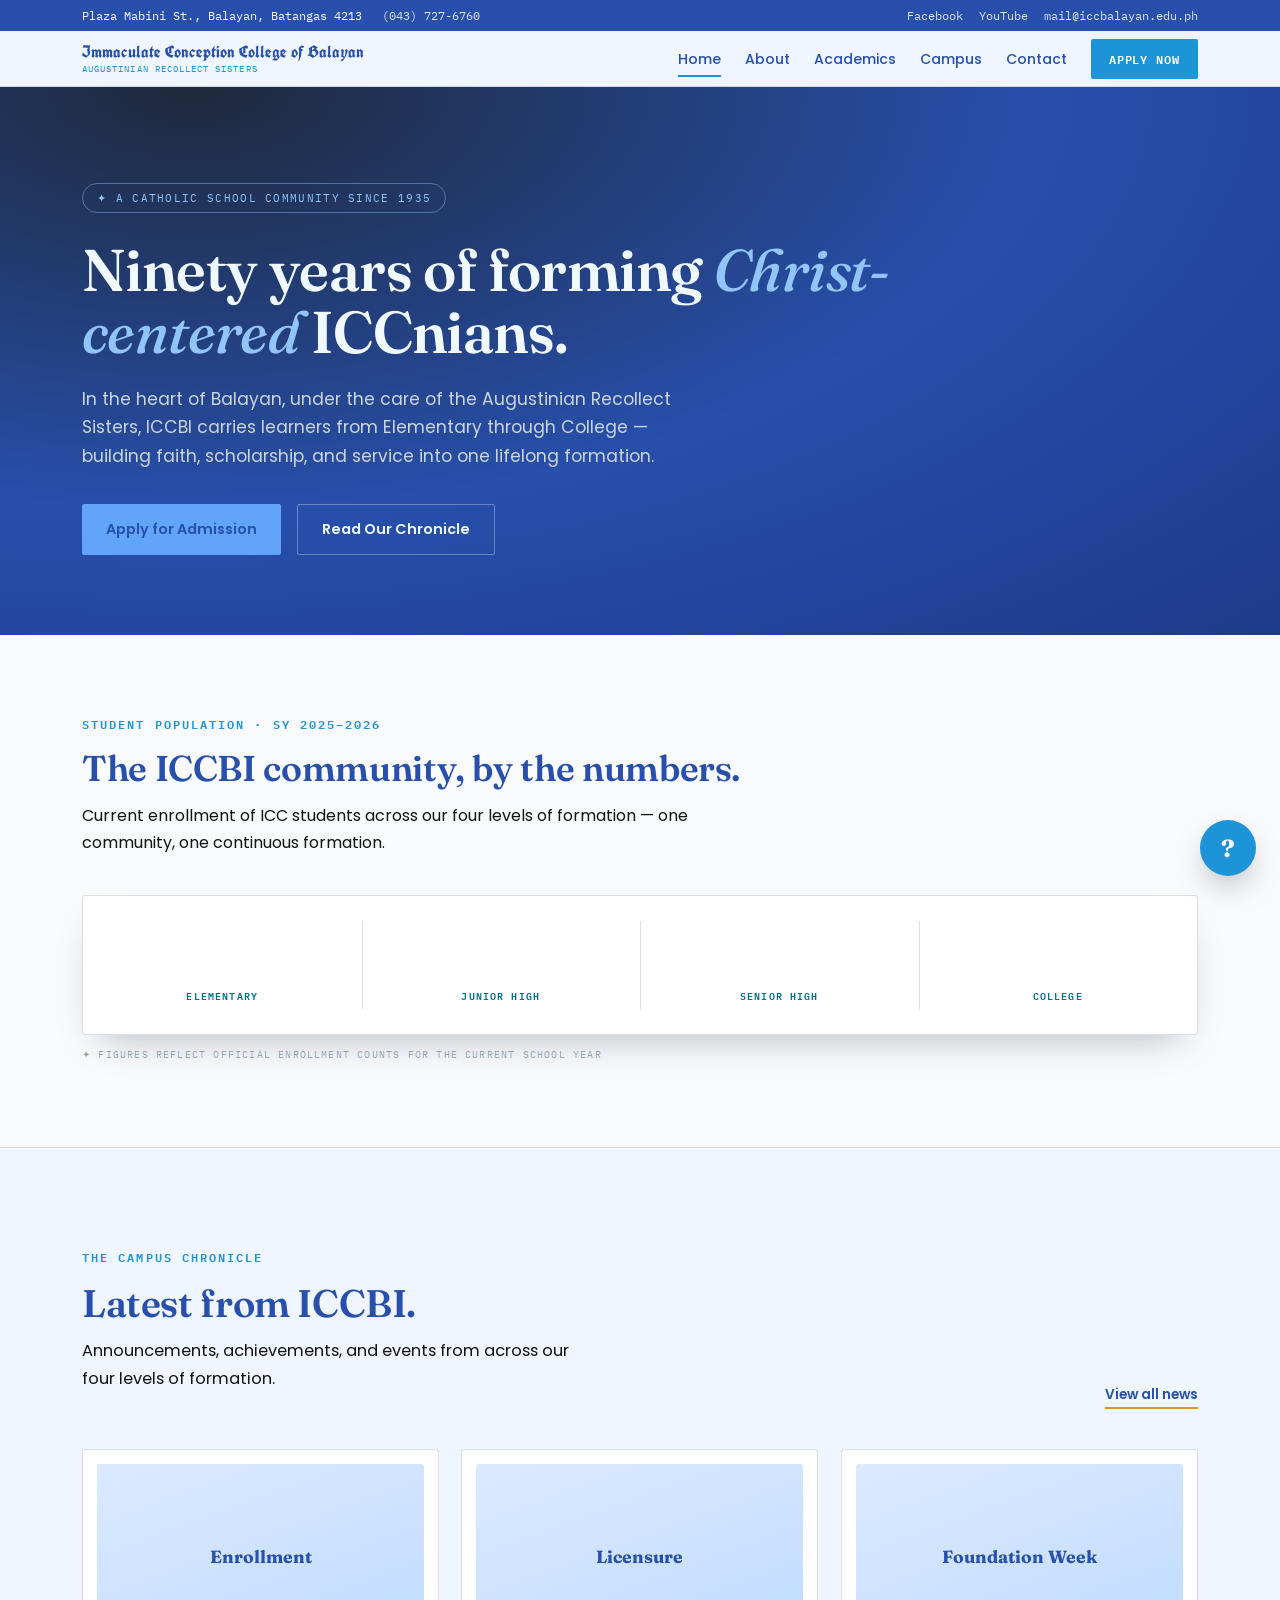
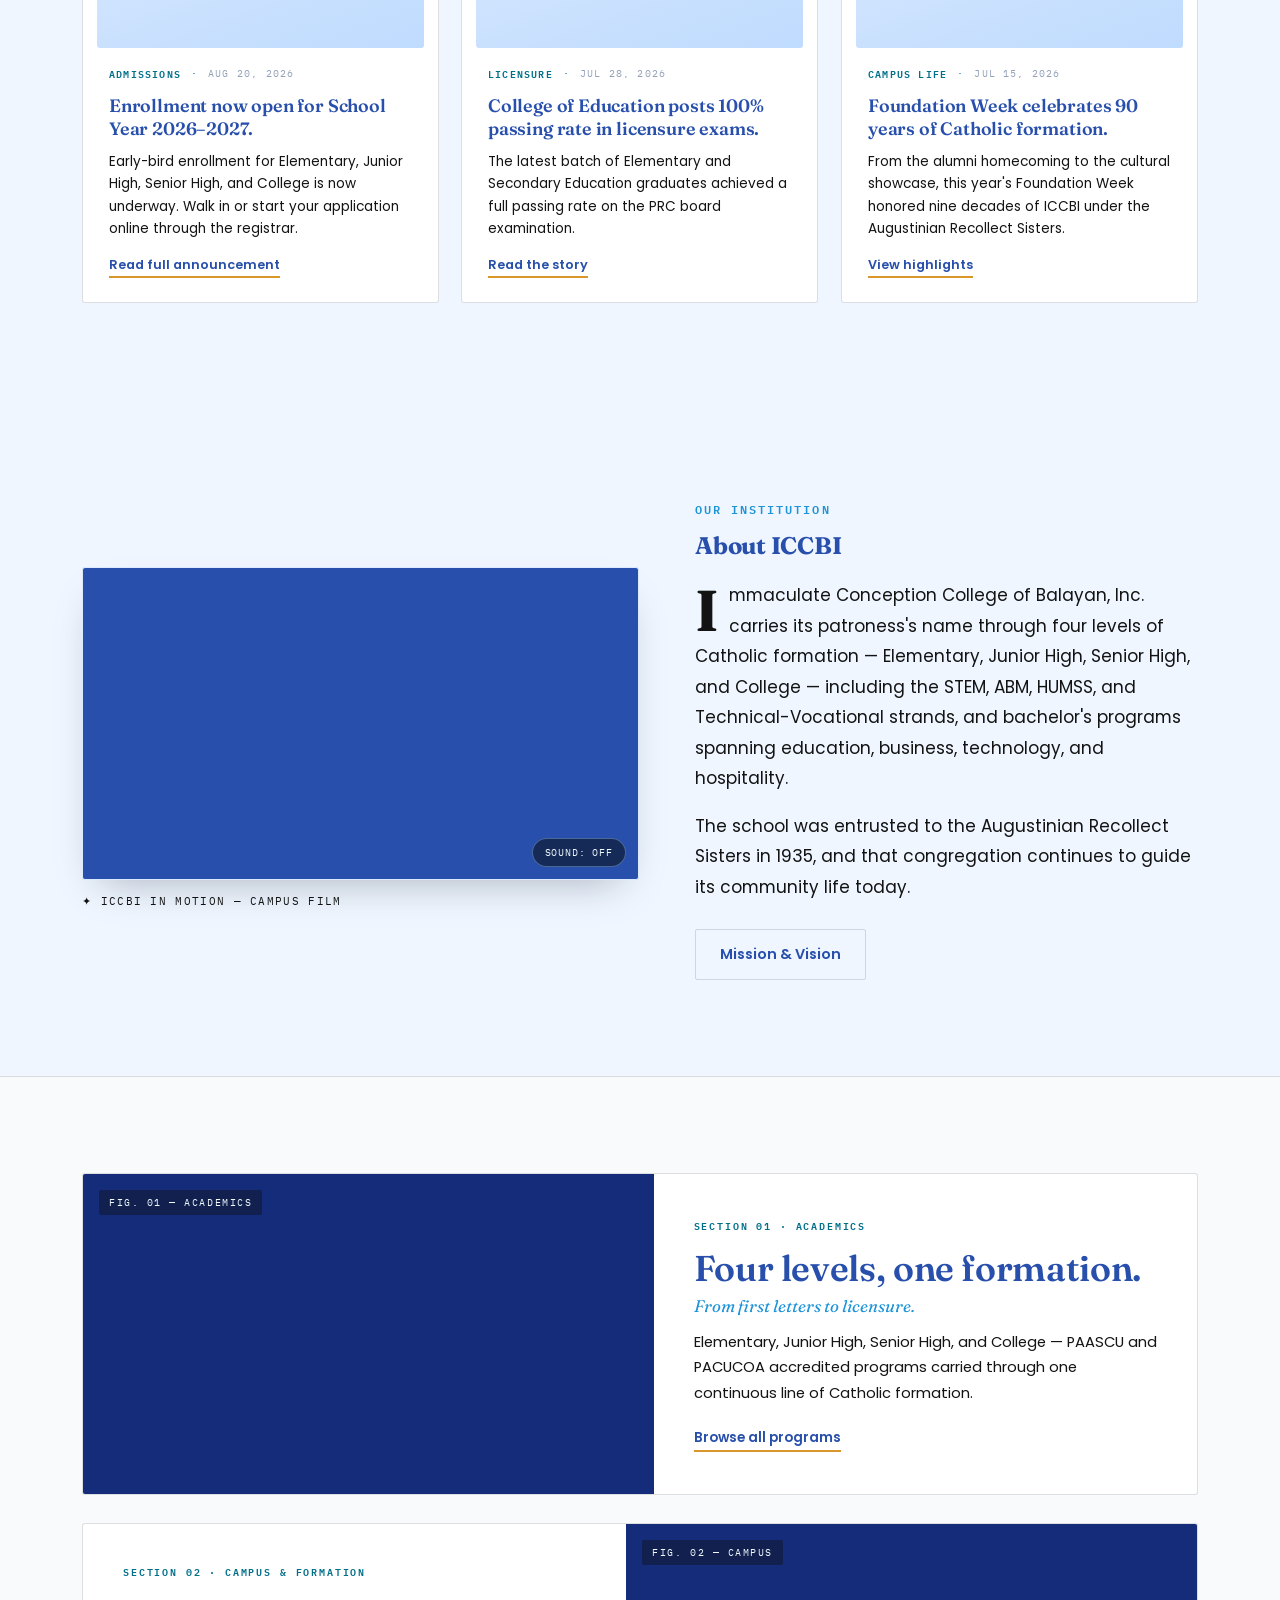
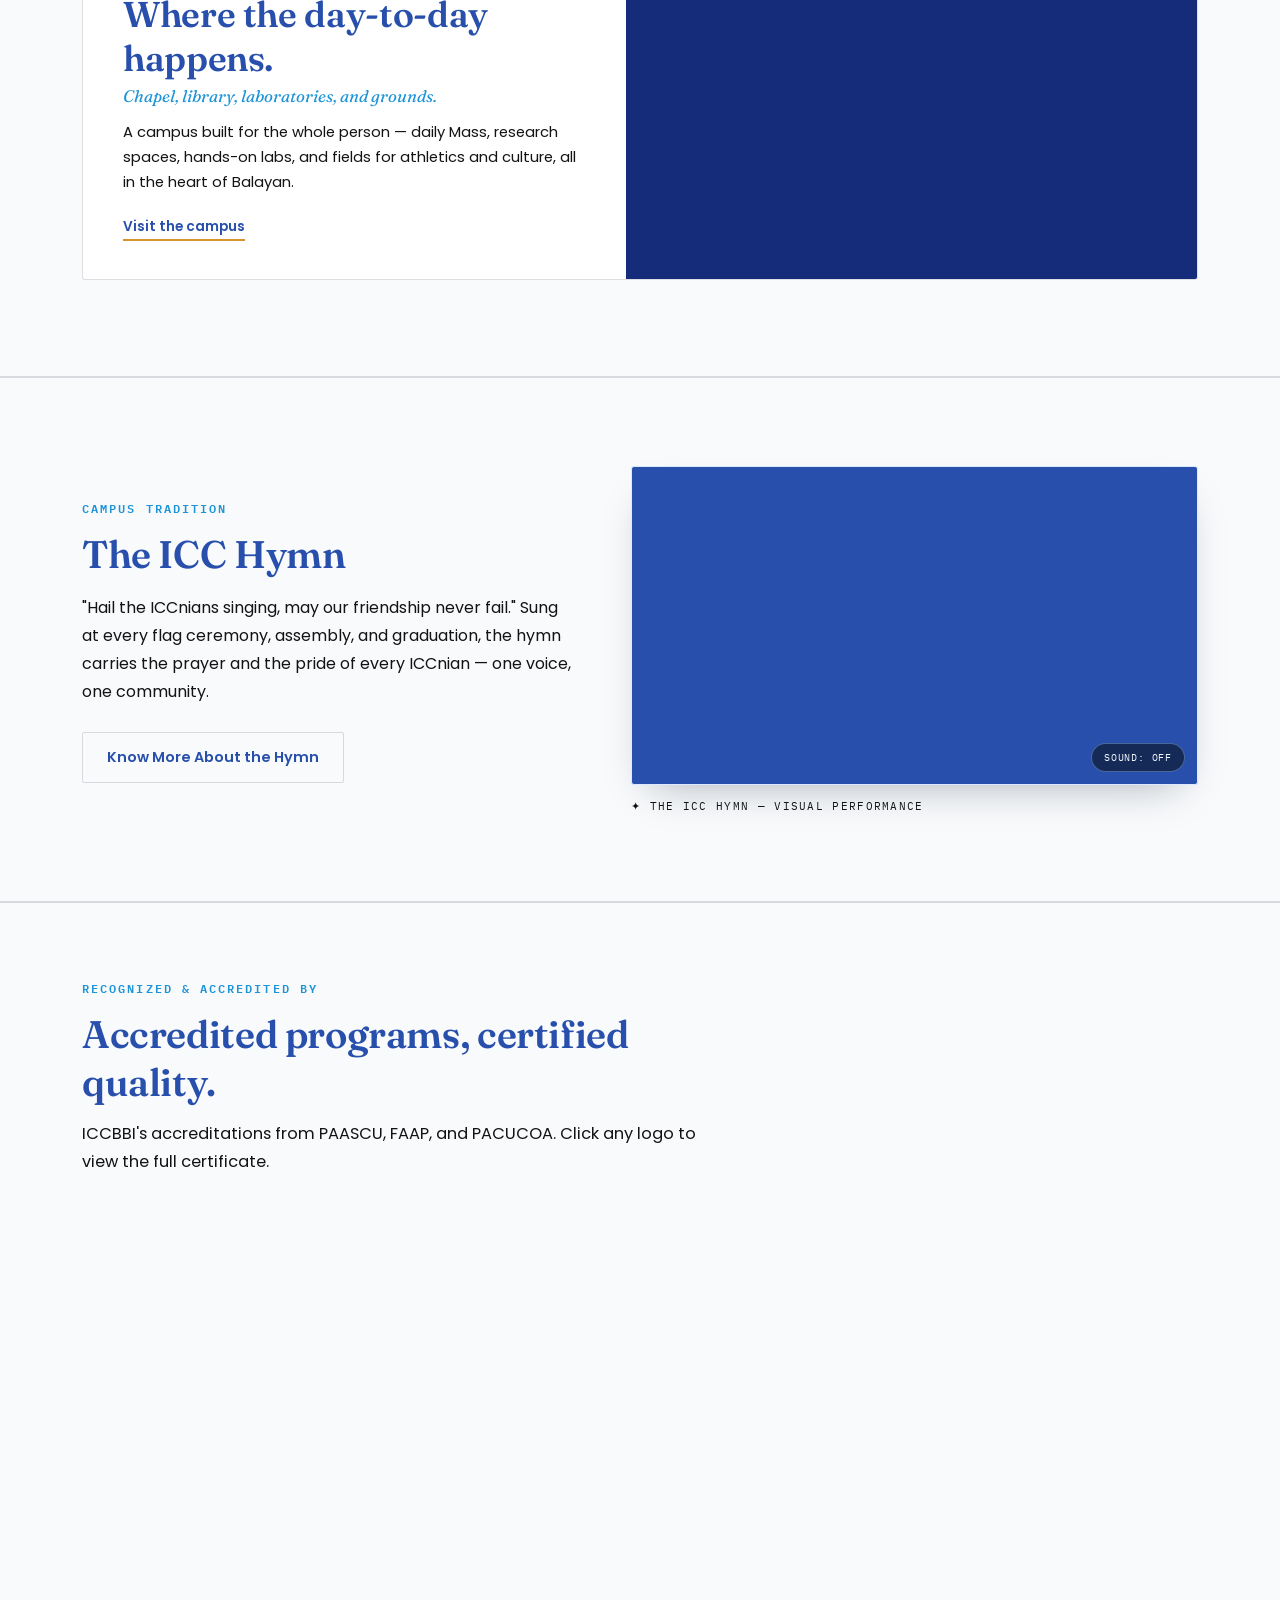
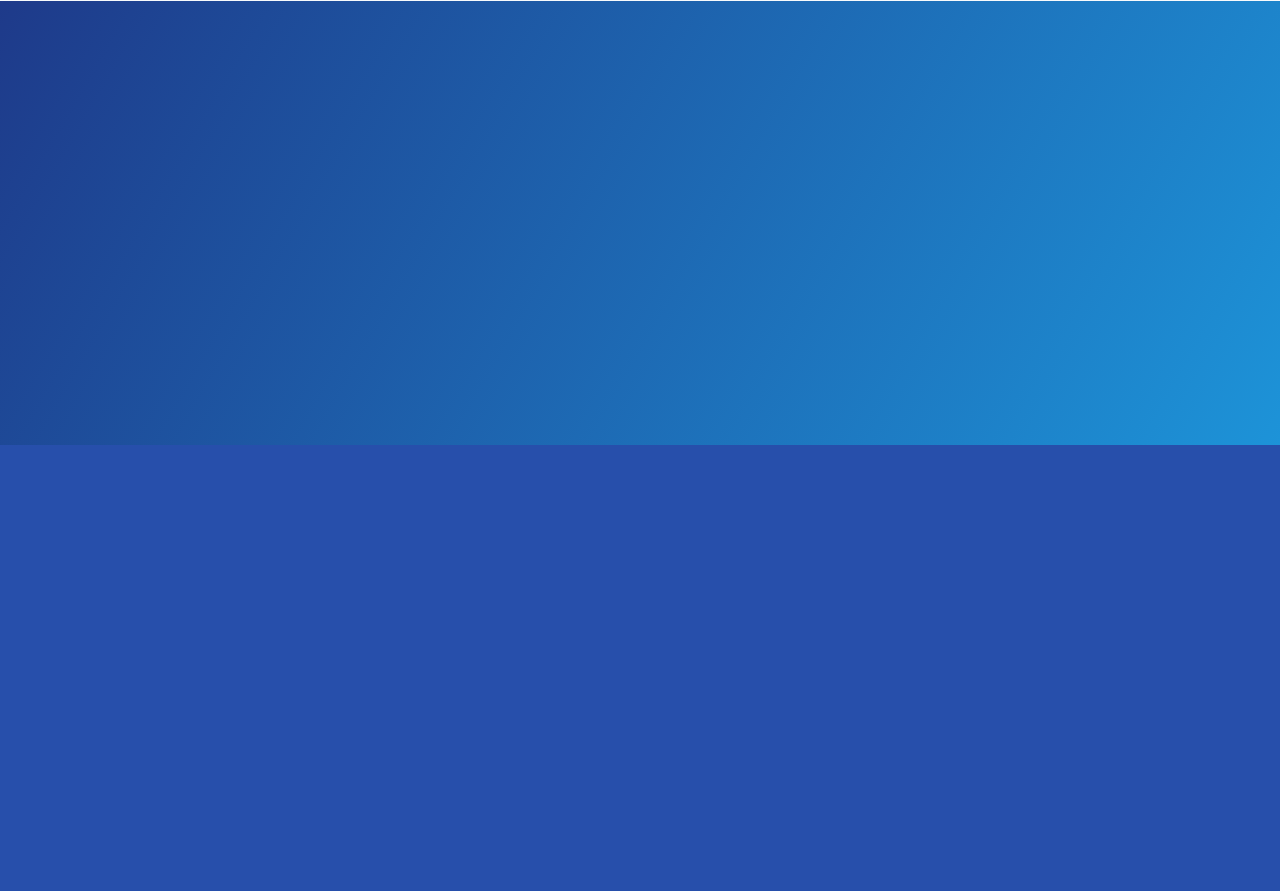
==== index.html @ 1eec9a11 "Add files via upload" ====
<!DOCTYPE html>
<html lang="en">
<head>
<meta charset="UTF-8">
<meta name="viewport" content="width=device-width, initial-scale=1.0">
<title>Immaculate Conception College of Balayan, Inc. — Redesign Concept (Blue & White)</title>
<link rel="preconnect" href="https://fonts.googleapis.com">
<link rel="preconnect" href="https://fonts.gstatic.com" crossorigin>
<link href="https://fonts.googleapis.com/css2?family=Fraunces:ital,opsz,wght@0,9..144,300;0,9..144,500;0,9..144,600;0,9..144,700;0,9..144,900;1,9..144,500;1,9..144,600&family=Poppins:wght@400;500;600;700&family=UnifrakturCook:wght@700&family=IBM+Plex+Mono:wght@400;500;600&display=swap" rel="stylesheet">
<style>
  :root{
    --ink:#274fab; --ink-2:#1E293B; --ink-soft:#131313;
    --parchment:#EFF6FF; --parchment-deep:#DBEAFE; --paper:#F8FAFC;
    --blue:#1d93d8; --blue-deep:#1E3A8A;
    --sky:#60A5FA; --sky-light:#93C5FD; --teal:#006f8a;
    --gold:#D9972B;
    --rule: rgba(15,23,42,0.14);
    --shadow: 0 18px 40px -20px rgba(15,23,42,0.35);
    --white:#FFFFFF; --frost:#F0F9FF; --light-slate:#E2E8F0;
    --slate:#CBD5E1; --muted:#94A3B8; --dark-muted:#64748B; --soft-slate:#BFDBFE;
  }
  .c-ink{color:var(--ink);}.c-ink-2{color:var(--ink-2);}.c-ink-soft{color:var(--ink-soft);}
  .c-blue{color:var(--blue);}.c-blue-deep{color:var(--blue-deep);}
  .c-sky{color:var(--sky);}.c-sky-light{color:var(--sky-light);}
  .c-teal{color:var(--teal);}.c-white{color:var(--white);}.c-frost{color:var(--frost);}
  .c-light-slate{color:var(--light-slate);}.c-slate{color:var(--slate);}
  .c-muted{color:var(--muted);}.c-dark-muted{color:var(--dark-muted);}
  .c-soft-slate{color:var(--soft-slate);}.c-parchment{color:var(--parchment);}

  *{box-sizing:border-box;} html{scroll-behavior:smooth;}
  body{margin:0;background:var(--parchment);font-family:'Poppins',sans-serif;-webkit-font-smoothing:antialiased;}
  img{max-width:100%;display:block;} a{color:inherit;text-decoration:none;}
  h1,h2,h3,h4{font-family:'Fraunces',serif;margin:0;letter-spacing:-0.01em;}
  .eyebrow{font-family:'IBM Plex Mono',monospace;font-size:0.72rem;letter-spacing:0.18em;text-transform:uppercase;font-weight:600;}
  .wrap{max-width:1180px;margin:0 auto;padding:0 32px;}
  :focus-visible{outline:2px solid var(--sky);outline-offset:3px;}

  [data-reveal]{opacity:0;transition:opacity .8s cubic-bezier(.22,1,.36,1),transform .8s cubic-bezier(.22,1,.36,1);will-change:opacity,transform;}
  [data-reveal="fade-up"]{transform:translateY(40px);}
  [data-reveal="fade-up"].revealed{opacity:1;transform:translateY(0);}
  [data-reveal="slide-left"]{transform:translateX(-60px);}
  [data-reveal="slide-left"].revealed{opacity:1;transform:translateX(0);}
  [data-reveal="slide-right"]{transform:translateX(60px);}
  [data-reveal="slide-right"].revealed{opacity:1;transform:translateX(0);}
  [data-reveal-stagger] > [data-reveal]:nth-child(1){transition-delay:0s;}
  [data-reveal-stagger] > [data-reveal]:nth-child(2){transition-delay:0.1s;}
  [data-reveal-stagger] > [data-reveal]:nth-child(3){transition-delay:0.2s;}
  [data-reveal-stagger] > [data-reveal]:nth-child(4){transition-delay:0.3s;}
  [data-reveal-stagger] > [data-reveal]:nth-child(5){transition-delay:0.4s;}
  [data-reveal-stagger] > [data-reveal]:nth-child(6){transition-delay:0.5s;}

  .hero-enter{opacity:0;transform:translateY(30px);animation:heroEnter 1s cubic-bezier(.22,1,.36,1) forwards;}
  .hero-enter-delay-1{animation-delay:.2s;} .hero-enter-delay-2{animation-delay:.4s;}
  .hero-enter-delay-3{animation-delay:.6s;} .hero-enter-delay-4{animation-delay:.8s;}
  @keyframes heroEnter{to{opacity:1;transform:translateY(0);}}

  .od-char{display:inline-block;overflow:hidden;height:1.35em;}
  .od-char > span{display:inline-block;transform:translateY(120%);transition:transform .7s cubic-bezier(.22,1,.36,1);will-change:transform;}

  .utility-bar{background:var(--ink);font-family:'IBM Plex Mono',monospace;font-size:.72rem;}
  .utility-bar .wrap{display:flex;justify-content:space-between;align-items:center;padding:8px 32px;flex-wrap:wrap;gap:8px;}
  .utility-bar a{text-decoration:none;opacity:.85;} .utility-bar a:hover{opacity:1;}
  .utility-left{display:flex;gap:20px;flex-wrap:wrap;}
  .utility-right{display:flex;gap:16px;}

  header.site{position:sticky;top:0;z-index:50;background:rgba(239,246,255,.97);border-bottom:1px solid var(--rule);}
  nav.main{display:flex;align-items:center;justify-content:space-between;gap:24px;padding:12px 32px;}
  .brand{display:flex;align-items:center;gap:10px;text-decoration:none;flex-shrink:0;}
  .brand img{width:48px;height:48px;object-fit:contain;flex-shrink:0;}
  .brand-text{line-height:1.1;display:flex;flex-direction:column;justify-content:center;}
  .brand-text .name{font-family:'UnifrakturCook','Fraunces',serif;font-size:clamp(.78rem,1.7vw,1.05rem);font-weight:700;display:block;white-space:nowrap;letter-spacing:0;}
  .brand-text .sub{font-family:'IBM Plex Mono',monospace;font-size:.55rem;letter-spacing:.12em;text-transform:uppercase;display:block;margin-top:3px;}
  .nav-links{display:flex;align-items:center;gap:24px;list-style:none;margin:0;padding:0;}
  .nav-links > li{position:relative;}
  .nav-links > li > a{text-decoration:none;font-size:.88rem;font-weight:500;padding:8px 0;position:relative;white-space:nowrap;}
  .nav-links > li > a::after{content:"";position:absolute;left:0;right:100%;bottom:0;height:2px;background:var(--sky);transition:right .25s ease;}
  .nav-links > li:hover > a::after{right:0;}
  .nav-links > li > a.active-page::after{right:0;background:var(--blue);}
  .nav-links .apply{background:var(--blue);padding:10px 18px;border-radius:2px;font-family:'IBM Plex Mono',monospace;font-size:.72rem;letter-spacing:.08em;text-transform:uppercase;font-weight:600;white-space:nowrap;}
  .nav-links .apply::after{display:none;}
  .nav-links .apply:hover{background:var(--blue-deep);}
  .hamburger{display:none;background:none;border:none;cursor:pointer;padding:6px;}
  .hamburger span{display:block;width:24px;height:2px;background:var(--ink);margin:5px 0;transition:transform .3s ease,opacity .3s ease;}
  .hamburger.open span:nth-child(1){transform:translateY(7px) rotate(45deg);}
  .hamburger.open span:nth-child(2){opacity:0;}
  .hamburger.open span:nth-child(3){transform:translateY(-7px) rotate(-45deg);}

  .nav-links > li.has-sub::after{content:"";position:absolute;top:100%;left:-14px;right:-14px;height:18px;}
  .sub-menu{
    position:fixed;left:0;right:0;top:var(--header-h,64px);
    background:var(--paper);
    border-bottom:1px solid var(--rule);
    box-shadow:0 30px 50px -30px rgba(15,23,42,.35);
    padding:34px 0 40px;
    opacity:0;pointer-events:none;transform:translateY(-10px);
    transition:opacity .28s ease,transform .28s ease;
    z-index:49;
  }
  .has-sub:hover .sub-menu,
  .has-sub:focus-within .sub-menu{opacity:1;pointer-events:auto;transform:translateY(0);}
  .sub-menu .menu-head{display:flex;align-items:baseline;justify-content:space-between;gap:16px;margin-bottom:22px;}
  .sub-menu .menu-head .note{font-size:.8rem;color:var(--muted);}
  .sub-menu .grid{display:grid;grid-template-columns:repeat(5,1fr);gap:16px;}
  .sub-menu .grid a{
    display:block;padding:18px 18px;border-radius:3px;
    border:1px solid var(--rule);background:var(--white);
    text-decoration:none;
    opacity:0;transform:translateY(-8px);
    transition:opacity .3s ease,transform .3s ease,border-color .2s ease,box-shadow .2s ease;
  }
  .sub-menu .grid a .t{
    display:block;font-family:'Poppins',sans-serif;font-weight:600;font-size:.95rem;
    color:var(--ink);margin-bottom:6px;position:relative;padding-left:0;
  }
  .sub-menu .grid a .t::before{content:"";position:absolute;left:0;top:50%;width:0;height:2px;background:var(--sky);transition:width .25s ease;}
  .sub-menu .grid a .d{display:block;font-family:'Poppins',sans-serif;font-size:.8rem;line-height:1.55;color:var(--ink-soft);}
  .sub-menu .grid a:hover{border-color:var(--sky);box-shadow:var(--shadow);}
  .sub-menu .grid a:hover .t{padding-left:26px;}
  .sub-menu .grid a:hover .t::before{width:16px;}
  .sub-menu .grid a.active-sub{border-color:var(--blue);}
  .sub-menu .grid a.active-sub .t{color:var(--blue);}
  .has-sub:hover .sub-menu .grid a,
  .has-sub:focus-within .sub-menu .grid a{opacity:1;transform:translateY(0);}
  .has-sub:hover .sub-menu .grid a:nth-child(1),
  .has-sub:focus-within .sub-menu .grid a:nth-child(1){transition-delay:.06s,.06s,0s,0s;}
  .has-sub:hover .sub-menu .grid a:nth-child(2),
  .has-sub:focus-within .sub-menu .grid a:nth-child(2){transition-delay:.12s,.12s,0s,0s;}
  .has-sub:hover .sub-menu .grid a:nth-child(3),
  .has-sub:focus-within .sub-menu .grid a:nth-child(3){transition-delay:.18s,.18s,0s,0s;}
  .has-sub:hover .sub-menu .grid a:nth-child(4),
  .has-sub:focus-within .sub-menu .grid a:nth-child(4){transition-delay:.24s,.24s,0s,0s;}
  .has-sub:hover .sub-menu .grid a:nth-child(5),
  .has-sub:focus-within .sub-menu .grid a:nth-child(5){transition-delay:.3s,.3s,0s,0s;}

  .hero{position:relative;background:radial-gradient(120% 140% at 15% 0%,var(--ink-2) 0%,var(--ink) 55%,var(--blue-deep) 100%);overflow:hidden;padding:96px 0 80px;}
  .hero::before{content:"";position:absolute;inset:0;background-image:url('assets/images/Imaculate.png');background-size:cover;background-position:center;background-repeat:no-repeat;filter:brightness(.15) saturate(.2);opacity:.5;z-index:0;pointer-events:none;}
  .hero > .wrap{position:relative;z-index:1;}
  .hero .wrap > div{max-width:820px;}
  .hero-plaque{display:inline-flex;align-items:center;gap:10px;border:1px solid rgba(147,197,253,.45);padding:7px 14px;border-radius:999px;font-family:'IBM Plex Mono',monospace;font-size:.68rem;letter-spacing:.12em;text-transform:uppercase;margin-bottom:26px;}
  .hero h1{font-size:clamp(2.4rem,4.6vw,4.1rem);font-weight:600;line-height:1.05;}
  .hero h1 em{font-style:italic;font-weight:500;}
  .hero p.lede{font-size:1.08rem;line-height:1.65;max-width:56ch;margin:22px 0 34px;}
  .hero-ctas{display:flex;gap:16px;flex-wrap:wrap;}
  .btn{display:inline-flex;align-items:center;gap:8px;padding:14px 24px;text-decoration:none;font-weight:600;font-size:.9rem;border-radius:2px;font-family:'Poppins',sans-serif;transition:transform .2s ease,background .2s ease,box-shadow .2s ease;}
  .btn-primary{background:var(--sky);}
  .btn-primary:hover{background:var(--sky-light);transform:translateY(-1px);}
  .btn-ghost{border:1px solid rgba(224,242,254,.35);}
  .btn-ghost:hover{border-color:var(--sky-light);}

  section{padding:96px 0;}
  .section-head{max-width:640px;margin-bottom:52px;}
  .section-head h2{font-size:clamp(1.8rem,3vw,2.5rem);font-weight:600;margin-top:10px;}
  .section-head p{margin-top:14px;line-height:1.7;font-size:1.02rem;}

  /* ============ BY THE NUMBERS — student population ============ */
  .numbers{background:var(--paper);border-bottom:1px solid var(--rule);padding:76px 0;}
  .numbers-head{max-width:680px;margin-bottom:38px;}
  .numbers-head h2{font-size:clamp(1.7rem,2.8vw,2.3rem);font-weight:600;margin-top:10px;}
  .numbers-head p{margin-top:12px;line-height:1.7;font-size:1rem;}
  .num-grid{
    display:grid;grid-template-columns:repeat(4,1fr);
    background:var(--white);border:1px solid var(--rule);border-radius:3px;overflow:hidden;
    box-shadow:var(--shadow);
  }
  .num-cell{text-align:center;padding:30px 12px;position:relative;}
  .num-cell + .num-cell::before{content:"";position:absolute;left:0;top:18%;bottom:18%;width:1px;background:var(--rule);}
  .num-cell .num{display:flex;justify-content:center;align-items:flex-end;height:1.35em;overflow:hidden;font-family:'Fraunces',serif;font-weight:700;font-size:clamp(1.7rem,3vw,2.5rem);font-variant-numeric:lining-nums;color:var(--ink);}
  .num-grid.roll .od-char > span{transform:translateY(0);}
  .num-cell .lbl{font-family:'IBM Plex Mono',monospace;font-size:.6rem;letter-spacing:.12em;text-transform:uppercase;display:block;margin-top:8px;opacity:0;transform:translateY(8px);transition:opacity .5s ease,transform .5s ease;color:var(--teal);font-weight:600;}
  .num-grid.roll .lbl{opacity:1;transform:translateY(0);}
  .num-cell:nth-child(1) .lbl{transition-delay:.75s;}
  .num-cell:nth-child(2) .lbl{transition-delay:.9s;}
  .num-cell:nth-child(3) .lbl{transition-delay:1.05s;}
  .num-cell:nth-child(4) .lbl{transition-delay:1.2s;}
  .numbers-note{margin-top:14px;font-family:'IBM Plex Mono',monospace;font-size:.62rem;letter-spacing:.12em;text-transform:uppercase;color:var(--muted);}

  /* ============ NEWS — THE CAMPUS CHRONICLE ============ */
  .news{background:var(--parchment);}
  .news .section-head{display:flex;align-items:flex-end;justify-content:space-between;gap:24px;flex-wrap:wrap;max-width:none;margin-bottom:40px;}
  .news .section-head .sh-text{max-width:520px;}
  .news .section-head p{margin-top:10px;line-height:1.7;font-size:1.02rem;}
  .news .section-head .view-all{font-family:'Poppins',sans-serif;font-weight:600;font-size:.85rem;color:var(--ink);border-bottom:2px solid var(--gold);padding-bottom:2px;white-space:nowrap;}
  .news-grid{display:grid;grid-template-columns:repeat(3,1fr);gap:22px;}
  .news-card{
    background:var(--white);border:1px solid var(--rule);border-radius:3px;
    padding:14px 14px 24px;display:flex;flex-direction:column;
    transition:transform .2s ease,box-shadow .2s ease,border-color .2s ease;
    text-decoration:none;
  }
  .news-card:hover{transform:translateY(-4px);box-shadow:var(--shadow);border-color:var(--sky);}
  .news-photo{position:relative;aspect-ratio:16/9;border-radius:3px;overflow:hidden;margin-bottom:16px;background:linear-gradient(160deg,var(--parchment-deep),var(--soft-slate));}
  .news-photo img{position:absolute;inset:0;width:100%;height:100%;object-fit:cover;transition:transform .4s ease;}
  .news-card:hover .news-photo img{transform:scale(1.04);}
  .news-photo .np-fallback{position:absolute;inset:0;display:flex;align-items:center;justify-content:center;font-family:'Fraunces',serif;font-weight:700;font-size:1.1rem;color:var(--ink);}
  .news-card .nc-body{padding:0 12px;display:flex;flex-direction:column;flex:1;}
  .news-card .nc-meta{display:flex;align-items:center;gap:10px;margin-bottom:12px;font-family:'IBM Plex Mono',monospace;font-size:.62rem;letter-spacing:.12em;text-transform:uppercase;color:var(--muted);}
  .news-card .nc-meta .dot{color:var(--teal);}
  .news-card .nc-cat{color:var(--teal);font-weight:600;}
  .news-card h4{font-family:'Fraunces',serif;font-size:1.12rem;font-weight:600;color:var(--ink);line-height:1.3;margin:0 0 10px;letter-spacing:-0.01em;}
  .news-card p{font-size:.85rem;line-height:1.65;color:var(--ink-soft);margin:0 0 16px;flex:1;}
  .news-card .read{font-family:'Poppins',sans-serif;font-weight:600;font-size:.8rem;color:var(--ink);border-bottom:2px solid var(--gold);padding-bottom:2px;width:max-content;}

  .about{background:var(--parchment);}
  .about-top{display:grid;grid-template-columns:1.05fr .95fr;gap:56px;align-items:center;margin-bottom:0;}
  .video-frame{position:relative;aspect-ratio:16/9;background:var(--ink);border:1px solid var(--parchment-deep);border-radius:3px;overflow:hidden;box-shadow:var(--shadow);}
  .video-frame video{width:100%;height:100%;object-fit:cover;display:block;}
  .video-sound{position:absolute;right:12px;bottom:12px;font-family:'IBM Plex Mono',monospace;font-size:.62rem;letter-spacing:.08em;border:1px solid rgba(147,197,253,.4);padding:7px 12px;border-radius:999px;cursor:pointer;backdrop-filter:blur(4px);background:rgba(15,23,42,.65);transition:background .2s ease,color .2s ease;}
  .video-sound:hover{background:var(--blue);}
  .video-caption{font-family:'IBM Plex Mono',monospace;font-size:.68rem;letter-spacing:.12em;text-transform:uppercase;margin:14px 0 0;}
  .about-copy p{font-size:1.06rem;line-height:1.8;}
  .about-copy p:first-of-type::first-letter{font-family:'Fraunces',serif;font-size:3.6rem;font-weight:700;float:left;line-height:.8;padding-right:10px;padding-top:8px;}

  /* ============ CHRONICLE PLATES — Academics & Campus ============ */
  .plates{background:var(--paper);border-top:1px solid var(--rule);border-bottom:1px solid var(--rule);}
  .plate-grid{display:flex;flex-direction:column;gap:28px;}
  .plate{
    display:grid;grid-template-columns:1.05fr 1fr;
    background:var(--white);border:1px solid var(--rule);border-radius:3px;
    overflow:hidden;text-decoration:none;
    transition:transform .2s ease,box-shadow .2s ease,border-color .2s ease;
  }
  .plate:hover{transform:translateY(-4px);box-shadow:var(--shadow);border-color:var(--sky);}
  .plate.flip{grid-template-columns:1fr 1.05fr;}
  .plate.flip .plate-photo{order:2;}
  .plate-photo{position:relative;min-height:320px;overflow:hidden;background:var(--blue-deep);}
  .plate-photo img{position:absolute;inset:0;width:100%;height:100%;object-fit:cover;filter:grayscale(1) brightness(.9);transform:scale(1.01);transition:filter .5s ease,transform .5s ease;}
  .plate-photo::after{content:"";position:absolute;inset:0;background:rgba(39,79,171,.35);mix-blend-mode:multiply;}
  .plate:hover .plate-photo img{filter:grayscale(0) brightness(1);transform:scale(1.05);}
  .plate-photo .fig{
    position:absolute;left:16px;top:16px;z-index:1;
    font-family:'IBM Plex Mono',monospace;font-size:.6rem;letter-spacing:.16em;text-transform:uppercase;
    color:var(--frost);background:rgba(15,23,42,.55);padding:6px 10px;border-radius:2px;
  }
  .plate-body{padding:38px 40px;display:flex;flex-direction:column;justify-content:center;}
  .plate-body .kicker{font-family:'IBM Plex Mono',monospace;font-size:.64rem;letter-spacing:.18em;text-transform:uppercase;color:var(--teal);font-weight:600;display:block;margin-bottom:12px;}
  .plate-body h2{font-size:clamp(1.7rem,2.8vw,2.3rem);font-weight:600;color:var(--ink);}
  .plate-body .sub{font-family:'Fraunces',serif;font-style:italic;font-size:1.05rem;color:var(--blue);margin:6px 0 14px;}
  .plate-body p{font-size:.92rem;line-height:1.7;color:var(--ink-soft);margin:0 0 22px;}
  .plate-link{font-family:'Poppins',sans-serif;font-weight:600;font-size:.85rem;color:var(--ink);border-bottom:2px solid var(--gold);padding-bottom:2px;width:max-content;}

  /* ============ HYMN SECTION — text left, video right ============ */
  .hymn-section{background:var(--paper);border-top:1px solid var(--rule);border-bottom:1px solid var(--rule);padding:88px 0;}
  .hymn-grid{display:grid;grid-template-columns:1fr 1.15fr;gap:56px;align-items:center;}
  .hymn-copy h2{font-size:clamp(1.8rem,3vw,2.5rem);font-weight:600;margin-top:10px;}
  .hymn-copy p{font-size:1rem;line-height:1.75;color:var(--ink-soft);margin:16px 0 26px;}
  .hymn-copy .btn-ghost{border-color:var(--rule);}

  .partners{background:var(--paper);border-top:1px solid var(--rule);padding:72px 0;}
  .partners .section-head{margin-bottom:36px;}
  .accred-grid{display:grid;grid-template-columns:repeat(5,1fr);gap:14px;}
  .accred-card{
    background:var(--parchment);border:1px solid var(--rule);border-radius:3px;
    padding:14px;transition:transform .2s ease,box-shadow .2s ease,border-color .2s ease;
  }
  .accred-card:hover{transform:translateY(-4px);box-shadow:var(--shadow);border-color:var(--sky);}
  .accred-card[data-cert]{cursor:zoom-in;}
  .accred-logo{
    position:relative;aspect-ratio:1/1;border-radius:3px;overflow:hidden;
    background:var(--white);border:1px solid var(--rule);margin-bottom:12px;
  }
  .accred-logo img{position:absolute;inset:0;width:100%;height:100%;object-fit:contain;padding:12px;}
  .logo-fallback{
    position:absolute;inset:0;display:flex;flex-direction:column;gap:6px;align-items:center;justify-content:center;
    font-family:'Fraunces',serif;font-weight:700;font-size:1.05rem;letter-spacing:.05em;color:var(--sky);
  }
  .logo-fallback small{font-family:'IBM Plex Mono',monospace;font-size:.5rem;letter-spacing:.12em;text-transform:uppercase;color:var(--muted);}
  .accred-logo::after{
    content:"View Certificate";
    position:absolute;inset:0;display:flex;align-items:center;justify-content:center;
    background:rgba(30,58,138,.6);color:var(--frost);
    font-family:'IBM Plex Mono',monospace;font-size:.55rem;letter-spacing:.14em;text-transform:uppercase;
    opacity:0;transition:opacity .25s ease;
  }
  .accred-card[data-cert]:hover .accred-logo::after,
  .accred-card[data-cert]:focus-visible .accred-logo::after{opacity:1;}
  .accred-card .body-tag{font-family:'IBM Plex Mono',monospace;font-size:.55rem;letter-spacing:.14em;text-transform:uppercase;color:var(--teal);display:block;margin-bottom:6px;}
  .accred-card h4{font-size:.92rem;font-weight:600;margin-bottom:6px;}
  .accred-card p{font-size:.74rem;line-height:1.5;margin:0;}

  .cert-lightbox{position:fixed;inset:0;z-index:120;display:flex;align-items:center;justify-content:center;padding:20px;}
  .cert-lightbox[hidden]{display:none;}
  .cert-backdrop{position:absolute;inset:0;background:rgba(15,23,42,.86);backdrop-filter:blur(4px);}
  .cert-frame{
    position:relative;background:var(--white);border:1px solid var(--rule);border-radius:4px;
    box-shadow:0 32px 64px -24px rgba(2,6,23,.6);
    max-width:min(940px,94vw);width:100%;
    animation:certIn .3s cubic-bezier(.22,1,.36,1);
    overflow:hidden;
  }
  @keyframes certIn{from{opacity:0;transform:translateY(12px) scale(.97);}to{opacity:1;transform:none;}}
  .cert-layout{display:grid;grid-template-columns:1.05fr 1fr;}
  .cert-image{
    background:var(--parchment);
    display:flex;align-items:center;justify-content:center;
    padding:24px 22px;
    border-right:1px solid var(--rule);
  }
  .cert-image img{
    max-width:100%;max-height:min(500px,62vh);
    object-fit:contain;
    background:var(--white);
    box-shadow:0 10px 26px -10px rgba(2,6,23,.3);
    border-radius:2px;
  }
  .cert-empty{
    display:none;flex-direction:column;align-items:center;justify-content:center;
    gap:12px;font-family:'IBM Plex Mono',monospace;font-size:.72rem;
    color:var(--muted);text-align:center;padding:20px;line-height:1.6;letter-spacing:.05em;
  }
  .cert-empty svg{width:40px;height:40px;opacity:.55;}
  .cert-info{
    padding:30px 30px 26px;
    display:flex;flex-direction:column;gap:15px;
    max-height:min(560px,84vh);overflow-y:auto;
    background:var(--white);
  }
  .cert-info > :first-child{margin-top:auto;}
  .cert-info > :last-child{margin-bottom:auto;}
  .cert-info::-webkit-scrollbar{width:6px;}
  .cert-info::-webkit-scrollbar-track{background:transparent;}
  .cert-info::-webkit-scrollbar-thumb{background:var(--slate);border-radius:3px;}
  .cert-info .cert-eyebrow{color:var(--blue);display:inline-flex;align-items:center;gap:8px;}
  .cert-info .cert-eyebrow::before{content:"";display:inline-block;width:18px;height:1px;background:var(--blue);}
  .cert-info h3{font-family:'Fraunces',serif;font-size:clamp(1.2rem,1.9vw,1.45rem);font-weight:600;line-height:1.3;color:var(--ink);margin:0;}
  .cert-info .cert-desc{font-family:'Poppins',sans-serif;font-size:.9rem;line-height:1.7;color:var(--ink-soft);margin:0;font-weight:400;}
  .cert-info .cert-desc strong{font-weight:600;color:var(--ink);}
  .cert-divider{height:1px;background:var(--rule);}
  .cert-meta{
    display:grid;grid-template-columns:1fr 1fr;gap:14px 18px;
    padding:16px 18px;background:var(--parchment);border-radius:3px;
    border:1px solid var(--rule);
    margin-top:4px;
  }
  .cert-meta-item{display:flex;flex-direction:column;gap:5px;min-width:0;}
  .cert-meta-item span{font-family:'IBM Plex Mono',monospace;font-size:.56rem;letter-spacing:.14em;text-transform:uppercase;color:var(--muted);font-weight:500;}
  .cert-meta-item strong{font-family:'Poppins',sans-serif;font-weight:600;font-size:.84rem;color:var(--ink);word-break:break-word;line-height:1.35;}
  .cert-close{
    position:absolute;top:12px;right:12px;width:38px;height:38px;border-radius:50%;
    background:var(--ink);color:var(--white);border:none;cursor:pointer;font-size:.95rem;
    box-shadow:var(--shadow);transition:background .2s ease,transform .2s ease;
    z-index:3;display:flex;align-items:center;justify-content:center;
    font-family:'Poppins',sans-serif;
  }
  .cert-close:hover{background:var(--blue);transform:scale(1.05);}

  .cta-band{background:linear-gradient(120deg,var(--blue-deep),var(--blue));text-align:center;padding:88px 0;}
  .cta-band h2{font-size:clamp(1.9rem,3.6vw,2.9rem);}
  .cta-band p{max-width:52ch;margin:16px auto 32px;line-height:1.6;}
  .cta-band .hero-ctas{justify-content:center;}
  .cta-band .btn-ghost{border-color:rgba(240,249,255,.4);}

  footer{background:var(--ink);padding:72px 0 28px;}
  .footer-grid{display:grid;grid-template-columns:1.4fr 1fr 1fr 1.2fr;gap:40px;margin-bottom:56px;}
  .footer-brand{display:flex;gap:14px;align-items:flex-start;}
  .footer-brand img{width:56px;height:56px;object-fit:contain;flex-shrink:0;filter:brightness(0) invert(1);}
  .footer-brand p{font-size:.86rem;line-height:1.6;margin-top:10px;max-width:32ch;}
  footer h5{font-family:'IBM Plex Mono',monospace;font-size:.72rem;text-transform:uppercase;letter-spacing:.1em;margin-bottom:16px;}
  footer ul{list-style:none;margin:0;padding:0;display:flex;flex-direction:column;gap:10px;}
  footer a{text-decoration:none;font-size:.88rem;} footer a:hover{color:var(--sky-light);}
  .footer-bottom{border-top:1px solid rgba(148,163,184,.18);padding-top:24px;display:flex;justify-content:space-between;flex-wrap:wrap;gap:12px;font-family:'IBM Plex Mono',monospace;font-size:.72rem;}

  .guide-fab{position:fixed;right:24px;bottom:24px;z-index:90;width:56px;height:56px;border-radius:50%;background:var(--blue);border:none;cursor:pointer;font-family:'Fraunces',serif;font-size:1.5rem;font-weight:700;box-shadow:0 14px 32px -12px rgba(15,23,42,.5);display:flex;align-items:center;justify-content:center;transition:transform .2s ease,background .2s ease;}
  .guide-fab:hover{background:var(--blue-deep);transform:translateY(-2px);}
  .guide-fab.open{background:var(--ink);}
  .guide-panel{position:fixed;right:24px;bottom:92px;z-index:90;width:320px;max-width:calc(100vw - 48px);background:var(--paper);border:1px solid var(--rule);border-radius:10px;box-shadow:var(--shadow);padding:24px;transform:translateY(14px) scale(.98);opacity:0;pointer-events:none;transition:transform .25s ease,opacity .25s ease;}
  .guide-panel.open{transform:translateY(0) scale(1);opacity:1;pointer-events:auto;}
  .guide-panel-head{display:flex;align-items:flex-start;justify-content:space-between;gap:12px;}
  .guide-panel h4{font-size:1.08rem;font-weight:600;margin-top:6px;}
  .guide-dismiss{background:none;border:none;cursor:pointer;font-size:1.1rem;line-height:1;padding:2px 4px;margin-top:-2px;}
  .guide-list{list-style:none;margin:16px 0 0;padding:0;display:flex;flex-direction:column;gap:13px;}
  .guide-list li{display:flex;gap:10px;align-items:flex-start;}
  .guide-list .gnum{font-family:'IBM Plex Mono',monospace;font-size:.68rem;border:1px solid var(--sky);border-radius:50%;width:22px;height:22px;flex-shrink:0;display:flex;align-items:center;justify-content:center;margin-top:1px;}
  .guide-list p{margin:0;font-size:.85rem;line-height:1.55;}
  .guide-panel .btn-primary{width:100%;justify-content:center;margin-top:18px;padding:11px 20px;font-size:.82rem;}

  /* Mobile submenu toggle */
  .mobile-submenu-toggle{
    display:none;
    background:none;
    border:none;
    cursor:pointer;
    padding:0;
    margin-left:6px;
    font-size:.7rem;
    color:var(--ink);
    transition:transform .3s ease;
  }
  .mobile-submenu-toggle.open{transform:rotate(180deg);}

  @media (max-width:1100px){
    .nav-links{gap:16px;}
    .nav-links > li > a{font-size:.84rem;}
    .brand-text .name{font-size:clamp(.75rem,1.6vw,.95rem);}
    .brand-text .sub{font-size:.52rem;}
    .sub-menu .grid{grid-template-columns:repeat(3,1fr);}
  }
  @media (max-width:992px){
    nav.main{gap:12px;}
    .nav-links{
      position:fixed;
      inset:0 0 0 auto;
      top:0;
      height:100vh;
      width:78%;
      max-width:360px;
      background:var(--parchment);
      flex-direction:column;
      align-items:flex-start;
      padding:100px 28px 28px;
      gap:0;
      transform:translateX(100%);
      transition:transform .3s cubic-bezier(.22,1,.36,1);
      box-shadow:-10px 0 30px rgba(0,0,0,.15);
      overflow-y:auto;
    }
    .nav-links.open{transform:translateX(0);}
    .nav-links > li{
      width:100%;
      border-bottom:1px solid var(--rule);
      padding:16px 0;
    }
    .nav-links > li:last-child{border-bottom:none;}
    .nav-links > li > a{
      font-size:1.05rem;
      font-weight:600;
      display:flex;
      align-items:center;
      width:100%;
    }
    .nav-links > li > a::after{display:none;}
    .hamburger{display:block;z-index:100;}
    .nav-links > li.has-sub::after{display:none;}
    
    .mobile-submenu-toggle{display:inline-flex;}
    
    .sub-menu{
      position:static;
      transform:none;
      opacity:0;
      pointer-events:none;
      max-height:0;
      overflow:hidden;
      background:transparent;
      border:none;
      box-shadow:none;
      padding:0;
      margin:0;
      transition:max-height .4s cubic-bezier(.22,1,.36,1),opacity .3s ease;
    }
    .sub-menu.open{
      opacity:1;
      pointer-events:auto;
      max-height:600px;
      padding:12px 0 4px 0;
    }
    .sub-menu .menu-head{display:none;}
    .sub-menu .grid{
      grid-template-columns:1fr;
      gap:8px;
      padding:0;
    }
    .sub-menu .grid a{
      opacity:1;
      transform:none;
      border:none;
      background:var(--white);
      padding:14px 16px;
      box-shadow:0 2px 8px rgba(0,0,0,.06);
      border-radius:4px;
    }
    .sub-menu .grid a .t{
      font-size:.95rem;
      margin-bottom:4px;
    }
    .sub-menu .grid a .t::before{display:none;}
    .sub-menu .grid a:hover{
      background:var(--parchment-deep);
      box-shadow:0 4px 12px rgba(0,0,0,.1);
    }
    .sub-menu .grid a:hover .t{padding-left:0;}
    .sub-menu .grid a .d{
      font-size:.78rem;
      line-height:1.5;
    }
  }
  @media (max-width:960px){
    .num-grid{grid-template-columns:repeat(2,1fr);}
    .num-cell:nth-child(3)::before{display:none;}
    .num-cell:nth-child(n+3){border-top:1px solid var(--rule);}
    .news-grid{grid-template-columns:1fr 1fr;}
    .about-top{grid-template-columns:1fr;gap:40px;}
    .plate,.plate.flip{grid-template-columns:1fr;}
    .plate.flip .plate-photo{order:0;}
    .plate-photo{min-height:240px;}
    .plate-body{padding:28px 24px;}
    .hymn-grid{grid-template-columns:1fr;gap:36px;}
    .accred-grid{grid-template-columns:repeat(3,1fr);}
    .footer-grid{grid-template-columns:1fr 1fr;}
  }
  @media (max-width:820px){
    .cert-layout{grid-template-columns:1fr;}
    .cert-image{border-right:none;border-bottom:1px solid var(--rule);padding:20px 16px;}
    .cert-image img{max-height:min(400px,55vh);}
    .cert-info{padding:24px 20px;max-height:none;}
    .cert-info > :first-child{margin-top:0;}
    .cert-info > :last-child{margin-bottom:0;}
    .cert-close{top:10px;right:10px;width:36px;height:36px;}
  }
  @media (max-width:720px){
    .wrap{padding:0 20px;}
    .news-grid{grid-template-columns:1fr;}
    .accred-grid{grid-template-columns:repeat(2,1fr);}
    .footer-grid{grid-template-columns:1fr;gap:32px;}
  }
  @media (max-width:560px){
    .accred-grid{grid-template-columns:1fr;}
    .cert-meta{grid-template-columns:1fr 1fr;gap:12px;}
  }
  @media (max-width:420px){
    .cert-meta{grid-template-columns:1fr;}
  }
</style>
</head>
<body>

<div class="utility-bar">
  <div class="wrap">
    <div class="utility-left">
      <span class="c-white">Plaza Mabini St., Balayan, Batangas 4213</span>
      <a href="tel:0437276760" class="c-white">(043) 727-6760</a>
    </div>
    <div class="utility-right">
      <a href="https://www.facebook.com/ICCBalayanIncOfficial" class="c-white">Facebook</a>
      <a href="https://www.youtube.com/@immaculateconceptioncolleg7709" class="c-white">YouTube</a>
      <a href="mailto:mail@iccbalayan.edu.ph" class="c-white">mail@iccbalayan.edu.ph</a>
    </div>
  </div>
</div>

<header class="site">
  <nav class="main wrap">
    <a href="index.html" class="brand">
      <!-- ══ REAL LOGO: when you have the logo file, delete the two comment marks
           around the line below and it will appear (put file at assets/images/logo.png) -->
      <!-- <img src="assets/images/logo.png" alt="ICCBI Logo"> -->
      <span class="brand-text">
        <span class="name c-ink">Immaculate Conception College of Balayan</span>
        <span class="sub c-blue">Augustinian Recollect Sisters</span>
      </span>
    </a>
    <ul class="nav-links" id="navLinks">
      <li><a href="index.html" class="c-ink active-page">Home</a></li>
      <li class="has-sub">
        <a href="#about" class="c-ink" id="aboutLink">
          About
          <button class="mobile-submenu-toggle" id="mobileSubmenuToggle" aria-label="Toggle submenu">▼</button>
        </a>
        <div class="sub-menu" id="subMenu">
          <div class="wrap">
            <div class="menu-head">
              <span class="eyebrow c-blue">About ICCBI</span>
              <span class="note">Ninety years of Catholic formation in Balayan.</span>
            </div>
            <div class="grid">
              <a href="chronicles.html">
                <span class="t">Our Chronicle</span>
                <span class="d">The full 90-year history of ICCBI — from the old convent to the modern campus.</span>
              </a>
              <a href="school-seal.html">
                <span class="t">School Seal</span>
                <span class="d">The meaning behind the shield, the cross, the rosary, and the motto of the college.</span>
              </a>
              <a href="mission-vision.html">
                <span class="t">Mission & Vision</span>
                <span class="d">The purpose and the four commitments that guide every ICCnian formation.</span>
              </a>
              <a href="core-values.html">
                <span class="t">Core Values</span>
                <span class="d">Integrity, Collaboration, Compassion, Benevolence, Innovation — the ICCnian standard.</span>
              </a>
              <a href="school-hymn.html">
                <span class="t">School Hymn</span>
                <span class="d">"Hail the ICCnians singing" — the song behind every assembly and graduation.</span>
              </a>
            </div>
          </div>
        </div>
      </li>
      <li><a href="academics.html" class="c-ink">Academics</a></li>
      <li><a href="campus.html" class="c-ink">Campus</a></li>
      <li><a href="contact.html" class="c-ink">Contact</a></li>
      <li><a class="apply c-white" href="https://iccbalayan.edu.ph/registration-forms/">Apply Now</a></li>
    </ul>
    <button class="hamburger" id="hamburger" aria-label="Toggle menu" aria-expanded="false">
      <span></span><span></span><span></span>
    </button>
  </nav>
</header>

<section class="hero">
  <div class="wrap">
    <div>
      <div class="hero-plaque c-sky-light hero-enter hero-enter-delay-1">✦ A Catholic school community since 1935</div>
      <h1 class="c-frost hero-enter hero-enter-delay-2">Ninety years of forming <em class="c-sky-light">Christ-centered</em> ICCnians.</h1>
      <p class="lede c-slate hero-enter hero-enter-delay-3">In the heart of Balayan, under the care of the Augustinian Recollect Sisters, ICCBI carries learners from Elementary through College — building faith, scholarship, and service into one lifelong formation.</p>
      <div class="hero-ctas hero-enter hero-enter-delay-4">
        <a class="btn btn-primary c-ink" href="https://iccbalayan.edu.ph/registration-forms/">Apply for Admission</a>
        <a class="btn btn-ghost c-frost" href="chronicles.html">Read Our Chronicle</a>
      </div>
    </div>
  </div>
</section>

<!-- ============ BY THE NUMBERS — student population ============ -->
<section class="numbers">
  <div class="wrap">
    <div class="numbers-head" data-reveal="fade-up">
      <span class="eyebrow c-blue">Student Population · SY 2025–2026</span>
      <h2 class="c-ink">The ICCBI community, by the numbers.</h2>
      <p class="c-ink-soft">Current enrollment of ICC students across our four levels of formation — one community, one continuous formation.</p>
    </div>
    <div class="num-grid" data-reveal="fade-up">
      <div class="num-cell"><span class="num" data-odometer="700+">700+</span><span class="lbl">Elementary</span></div>
      <div class="num-cell"><span class="num" data-odometer="422+">422+</span><span class="lbl">Junior High</span></div>
      <div class="num-cell"><span class="num" data-odometer="260+">260+</span><span class="lbl">Senior High</span></div>
      <div class="num-cell"><span class="num" data-odometer="850+">850+</span><span class="lbl">College</span></div>
    </div>
    <p class="numbers-note" data-reveal="fade-up">✦ Figures reflect official enrollment counts for the current school year</p>
  </div>
</section>

<!-- ============ NEWS — THE CAMPUS CHRONICLE ============ -->
<section class="news">
  <div class="wrap">
    <div class="section-head">
      <div class="sh-text">
        <span class="eyebrow c-blue" data-reveal="fade-up">The Campus Chronicle</span>
        <h2 class="c-ink" data-reveal="fade-up">Latest from ICCBI.</h2>
        <p class="c-ink-soft" data-reveal="fade-up">Announcements, achievements, and events from across our four levels of formation.</p>
      </div>
      <a class="view-all" href="https://www.facebook.com/ICCBalayanIncOfficial" data-reveal="fade-up">View all news</a>
    </div>

    <div class="news-grid" data-reveal-stagger>

      <a class="news-card" href="https://www.facebook.com/ICCBalayanIncOfficial" data-reveal="fade-up">
        <div class="news-photo">
          <span class="np-fallback" aria-hidden="true">Enrollment</span>
          <img src="assets/images/news/enrollment.jpg" alt="Enrollment at ICCBI" loading="lazy" onerror="this.style.display='none'">
        </div>
        <div class="nc-body">
          <div class="nc-meta">
            <span class="nc-cat">Admissions</span>
            <span class="dot">·</span>
            <span class="nc-date">Aug 20, 2026</span>
          </div>
          <h4>Enrollment now open for School Year 2026–2027.</h4>
          <p>Early-bird enrollment for Elementary, Junior High, Senior High, and College is now underway. Walk in or start your application online through the registrar.</p>
          <span class="read">Read full announcement</span>
        </div>
      </a>

      <a class="news-card" href="https://www.facebook.com/ICCBalayanIncOfficial" data-reveal="fade-up">
        <div class="news-photo">
          <span class="np-fallback" aria-hidden="true">Licensure</span>
          <img src="assets/images/news/licensure.jpg" alt="Licensure passers" loading="lazy" onerror="this.style.display='none'">
        </div>
        <div class="nc-body">
          <div class="nc-meta">
            <span class="nc-cat">Licensure</span>
            <span class="dot">·</span>
            <span class="nc-date">Jul 28, 2026</span>
          </div>
          <h4>College of Education posts 100% passing rate in licensure exams.</h4>
          <p>The latest batch of Elementary and Secondary Education graduates achieved a full passing rate on the PRC board examination.</p>
          <span class="read">Read the story</span>
        </div>
      </a>

      <a class="news-card" href="https://www.facebook.com/ICCBalayanIncOfficial" data-reveal="fade-up">
        <div class="news-photo">
          <span class="np-fallback" aria-hidden="true">Foundation Week</span>
          <img src="assets/images/news/foundation-week.jpg" alt="Foundation Week celebration" loading="lazy" onerror="this.style.display='none'">
        </div>
        <div class="nc-body">
          <div class="nc-meta">
            <span class="nc-cat">Campus Life</span>
            <span class="dot">·</span>
            <span class="nc-date">Jul 15, 2026</span>
          </div>
          <h4>Foundation Week celebrates 90 years of Catholic formation.</h4>
          <p>From the alumni homecoming to the cultural showcase, this year's Foundation Week honored nine decades of ICCBI under the Augustinian Recollect Sisters.</p>
          <span class="read">View highlights</span>
        </div>
      </a>

    </div>
  </div>
</section>

<section class="about" id="about">
  <div class="wrap">
    <div class="about-top">
      <div data-reveal="slide-left">
        <div class="video-frame">
          <video id="aboutVideo" muted loop playsinline preload="auto">
            <source src="assets\video\Rooted in the word of God.mp4" type="video/mp4">
            Your browser does not support the video tag.
          </video>
          <button class="video-sound c-frost" id="videoSound" aria-label="Turn sound on">SOUND: OFF</button>
        </div>
        <p class="video-caption c-ink-soft">✦ ICCBI in motion — campus film</p>
      </div>
      <div>
        <span class="eyebrow c-blue" data-reveal="fade-up">Our Institution</span>
        <h2 style="margin-top:10px;" class="c-ink" data-reveal="fade-up">About ICCBI</h2>
        <div class="about-copy" style="margin-top:20px;" data-reveal="fade-up">
          <p class="c-ink-soft">Immaculate Conception College of Balayan, Inc. carries its patroness's name through four levels of Catholic formation — Elementary, Junior High, Senior High, and College — including the STEM, ABM, HUMSS, and Technical-Vocational strands, and bachelor's programs spanning education, business, technology, and hospitality.</p>
          <p class="c-ink-soft">The school was entrusted to the Augustinian Recollect Sisters in 1935, and that congregation continues to guide its community life today.</p>
          <a class="btn btn-ghost c-ink" style="border-color:var(--rule);margin-top:10px;" href="mission-vision.html">Mission & Vision</a>
        </div>
      </div>
    </div>
  </div>
</section>

<!-- ============ ACADEMICS & CAMPUS — CHRONICLE PLATES ============ -->
<section class="plates" id="academics">
  <div class="wrap">
    <div class="plate-grid">

      <a class="plate" href="academics.html" data-reveal="fade-up">
        <div class="plate-photo">
          <span class="fig">Fig. 01 — Academics</span>
          <img src="assets/images/academics-card.jpg" alt="ICCBI learners in class" loading="lazy" onerror="this.style.display='none'">
        </div>
        <div class="plate-body">
          <span class="kicker">Section 01 · Academics</span>
          <h2>Four levels, one formation.</h2>
          <div class="sub">From first letters to licensure.</div>
          <p>Elementary, Junior High, Senior High, and College — PAASCU and PACUCOA accredited programs carried through one continuous line of Catholic formation.</p>
          <span class="plate-link">Browse all programs</span>
        </div>
      </a>

      <a class="plate flip" href="campus.html" data-reveal="fade-up">
        <div class="plate-photo">
          <span class="fig">Fig. 02 — Campus</span>
          <img src="assets/images/campus-card.jpg" alt="ICCBI campus" loading="lazy" onerror="this.style.display='none'">
        </div>
        <div class="plate-body">
          <span class="kicker">Section 02 · Campus &amp; Formation</span>
          <h2>Where the day-to-day happens.</h2>
          <div class="sub">Chapel, library, laboratories, and grounds.</div>
          <p>A campus built for the whole person — daily Mass, research spaces, hands-on labs, and fields for athletics and culture, all in the heart of Balayan.</p>
          <span class="plate-link">Visit the campus</span>
        </div>
      </a>

    </div>
  </div>
</section>

<!-- ============ HYMN SECTION — text left, video right ============ -->
<section class="hymn-section" id="hymn">
  <div class="wrap">
    <div class="hymn-grid">
      <div class="hymn-copy" data-reveal="slide-left">
        <span class="eyebrow c-blue">Campus Tradition</span>
        <h2 class="c-ink">The ICC Hymn</h2>
        <p>"Hail the ICCnians singing, may our friendship never fail." Sung at every flag ceremony, assembly, and graduation, the hymn carries the prayer and the pride of every ICCnian — one voice, one community.</p>
        <a class="btn btn-ghost c-ink" href="school-hymn.html">Know More About the Hymn</a>
      </div>
      <div data-reveal="slide-right">
        <div class="video-frame">
          <video id="hymnVideo" muted loop playsinline preload="auto">
            <source src="assets/video/iccbi-hymn.mp4" type="video/mp4">
            Your browser does not support the video tag.
          </video>
          <button class="video-sound c-frost" id="hymnSound" aria-label="Turn sound on">SOUND: OFF</button>
        </div>
        <p class="video-caption c-ink-soft">✦ The ICC Hymn — visual performance</p>
      </div>
    </div>
  </div>
</section>

<section class="partners">
  <div class="wrap">
    <div class="section-head">
      <span class="eyebrow c-blue" data-reveal="fade-up">Recognized & Accredited By</span>
      <h2 class="c-ink" data-reveal="fade-up">Accredited programs, certified quality.</h2>
      <p class="c-ink-soft" data-reveal="fade-up">ICCBBI's accreditations from PAASCU, FAAP, and PACUCOA. Click any logo to view the full certificate.</p>
    </div>
    <div class="accred-grid" data-reveal-stagger>

      <div class="accred-card" data-reveal="fade-up"
           data-cert="assets/images/certificate/PAASCU-Elementary-Department.jpg"
           data-cert-title="PAASCU — Certificate of Accreditation, Elementary Department (2012–2017)">
        <div class="accred-logo">
          <span class="logo-fallback" aria-hidden="true">PAASCU<small>logo coming soon</small></span>
          <img src="assets/images/logo/Logo_of_the_PAASCU.svg.webp" alt="PAASCU logo" loading="lazy" onerror="this.style.display='none'">
        </div>
        <span class="body-tag">PAASCU</span>
        <h4 class="c-ink">Elementary Department</h4>
        <p class="c-ink-soft">Certificate of Accreditation, March 2012 — valid until March 2017.</p>
      </div>

      <div class="accred-card" data-reveal="fade-up"
           data-cert="assets/images/certificate/FAAP-High-School-Department1.jpg"
           data-cert-title="FAAP — Level II Re-accredited Status, High School Program (2011–2016)">
        <div class="accred-logo">
          <span class="logo-fallback" aria-hidden="true">FAAP<small>logo coming soon</small></span>
          <img src="assets/images/logo/faap-logo.png" alt="FAAP logo" loading="lazy" onerror="this.style.display='none'">
        </div>
        <span class="body-tag">FAAP</span>
        <h4 class="c-ink">High School Program</h4>
        <p class="c-ink-soft">Level II Re-accredited Status, September 2011 — valid until May 2016.</p>
      </div>

      <div class="accred-card" data-reveal="fade-up"
           data-cert="assets/images/certificate/PACUCOA-college-business-administration.jpg"
           data-cert-title="PACUCOA — Business Administration Program, Level II First Reaccredited (2012–2017)">
        <div class="accred-logo">
          <span class="logo-fallback" aria-hidden="true">PACUCOA<small>logo coming soon</small></span>
          <img src="assets/images/logo/pacucoa-logo.png" alt="PACUCOA logo" loading="lazy" onerror="this.style.display='none'">
        </div>
        <span class="body-tag">PACUCOA</span>
        <h4 class="c-ink">Business Administration</h4>
        <p class="c-ink-soft">Level II First Reaccredited, April 2012 – April 2017.</p>
      </div>

      <div class="accred-card" data-reveal="fade-up"
           data-cert="assets/images/certificate/PACUCOA-College-Elementary-Education.jpg"
           data-cert-title="PACUCOA — Bachelor of Elementary Education, Level II First Reaccredited (2012–2017)">
        <div class="accred-logo">
          <span class="logo-fallback" aria-hidden="true">PACUCOA<small>logo coming soon</small></span>
          <img src="assets/images/logo/pacucoa-logo.png" alt="PACUCOA logo" loading="lazy" onerror="this.style.display='none'">
        </div>
        <span class="body-tag">PACUCOA</span>
        <h4 class="c-ink">Elementary Education</h4>
        <p class="c-ink-soft">Level II First Reaccredited, April 2012 – April 2017.</p>
      </div>

      <div class="accred-card" data-reveal="fade-up"
           data-cert="assets/images/certificate/PACUCOA-College-Secondary-Education-2.jpg"
           data-cert-title="PACUCOA — Bachelor of Secondary Education, Level I Formal Accredited (2014–2017)">
        <div class="accred-logo">
          <span class="logo-fallback" aria-hidden="true">PACUCOA<small>logo coming soon</small></span>
          <img src="assets/images/logo/pacucoa-logo.png" alt="PACUCOA logo" loading="lazy" onerror="this.style.display='none'">
        </div>
        <span class="body-tag">PACUCOA</span>
        <h4 class="c-ink">Secondary Education</h4>
        <p class="c-ink-soft">Level I Formal Accredited, August 2014 – August 2017.</p>
      </div>

    </div>
  </div>
</section>

<section class="cta-band">
  <div class="wrap">
    <span class="eyebrow c-sky-light" data-reveal="fade-up">Admissions Open</span>
    <h2 style="margin-top:10px;" class="c-frost" data-reveal="fade-up">Begin your ICCnian story.</h2>
    <p class="c-soft-slate" data-reveal="fade-up">Enrollment runs across Elementary, Junior High, Senior High, and College. Visit the campus on Plaza Mabini St. or start your application online.</p>
    <div class="hero-ctas" data-reveal="fade-up">
      <a class="btn btn-primary c-ink" href="https://iccbalayan.edu.ph/registration-forms/">Apply for Admission</a>
      <a class="btn btn-ghost c-frost" href="contact.html">Visit the Campus</a>
    </div>
  </div>
</section>

<footer>
  <div class="wrap">
    <div class="footer-grid" data-reveal-stagger>
      <div class="footer-brand" data-reveal="slide-left">
        <!-- ══ REAL LOGO (footer): uncomment when ready — it turns white automatically -->
        <!-- <img src="assets/images/logo.png" alt="ICCBI Logo"> -->
        <div>
          <span class="name c-frost" style="font-family:'Fraunces',serif;font-weight:600;">Immaculate Conception College of Balayan, Inc.</span>
          <p class="c-muted">Plaza Mabini St., Balayan, Batangas 4213, Philippines</p>
        </div>
      </div>
      <div data-reveal="fade-up">
        <h5 class="c-sky-light">About</h5>
        <ul>
          <li><a href="chronicles.html" class="c-muted">History of ICC</a></li>
          <li><a href="mission-vision.html" class="c-muted">Mission & Vision</a></li>
          <li><a href="core-values.html" class="c-muted">Core Values</a></li>
          <li><a href="school-hymn.html" class="c-muted">School Hymn</a></li>
          <li><a href="academics.html" class="c-muted">Academics</a></li>
          <li><a href="https://iccbalayan.edu.ph/accreditations/" class="c-muted">Accreditations</a></li>
        </ul>
      </div>
      <div data-reveal="fade-up">
        <h5 class="c-sky-light">Inside ICCBI</h5>
        <ul>
          <li><a href="https://iccbalayan.edu.ph/board-of-trustees/" class="c-muted">Board of Trustees</a></li>
          <li><a href="https://iccbalayan.edu.ph/administrative-board/" class="c-muted">Administrative Board</a></li>
          <li><a href="https://iccbalayan.edu.ph/directory/" class="c-muted">Directory</a></li>
        </ul>
      </div>
      <div data-reveal="slide-right">
        <h5 class="c-sky-light">Contact</h5>
        <ul>
          <li class="c-muted">Directress' Office: (043) 727-6760</li>
          <li class="c-muted">Telefax: (043) 407-1034</li>
          <li><a href="mailto:mail@iccbalayan.edu.ph" class="c-muted">mail@iccbalayan.edu.ph</a></li>
          <li><a href="https://iccbalayan.edu.ph/alumni-directory/" class="c-muted">Alumni Directory</a></li>
        </ul>
      </div>
    </div>
    <div class="footer-bottom" data-reveal="fade">
      <span class="c-dark-muted">© 2026 Immaculate Conception College of Balayan, Inc. · Redesign Concept</span>
      <span class="c-dark-muted">Design direction: The Chronicle — Blue & White</span>
    </div>
  </div>
</footer>

<div class="cert-lightbox" id="certLightbox" role="dialog" aria-modal="true" aria-label="Accreditation certificate" hidden>
  <div class="cert-backdrop" data-close></div>
  <div class="cert-frame" style="margin:0;">
    <button class="cert-close" data-close aria-label="Close certificate">✕</button>
    <div class="cert-layout">
      <div class="cert-image">
        <img id="certImage" src="" alt="">
        <div class="cert-empty" id="certEmpty">
          <svg viewBox="0 0 24 24" fill="none" stroke="currentColor" stroke-width="1.3" stroke-linecap="round" stroke-linejoin="round">
            <rect x="4" y="4" width="16" height="16" rx="1"/>
            <path d="M8 8h8M8 12h8M8 16h5"/>
          </svg>
          Certificate scan<br>coming soon
        </div>
      </div>
      <div class="cert-info">
        <span class="eyebrow cert-eyebrow">Accreditation Certificate</span>
        <h3 id="certTitle"></h3>
        <p class="cert-desc" id="certDesc"></p>
        <div class="cert-divider"></div>
        <div class="cert-meta">
          <div class="cert-meta-item">
            <span>Accrediting Body</span>
            <strong id="certBody"></strong>
          </div>
          <div class="cert-meta-item">
            <span>Program</span>
            <strong id="certProgram"></strong>
          </div>
          <div class="cert-meta-item">
            <span>Accreditation Level</span>
            <strong id="certLevel"></strong>
          </div>
          <div class="cert-meta-item">
            <span>Valid Period</span>
            <strong id="certPeriod"></strong>
          </div>
        </div>
      </div>
    </div>
  </div>
</div>

<button class="guide-fab c-white" id="guideToggle" aria-haspopup="true" aria-expanded="false" aria-controls="guidePanel" aria-label="Open site guide">?</button>
<div class="guide-panel" id="guidePanel" role="dialog" aria-label="Site guide">
  <div class="guide-panel-head">
    <div>
      <span class="eyebrow c-blue">Site Guide</span>
      <h4 class="c-ink">Getting around ICCBI</h4>
    </div>
    <button class="guide-dismiss c-ink-soft" id="guideDismiss" aria-label="Close guide">✕</button>
  </div>
  <ul class="guide-list">
    <li><span class="gnum c-blue">1</span><p class="c-ink-soft">Use the top menu to jump straight to Academics or Campus.</p></li>
    <li><span class="gnum c-blue">2</span><p class="c-ink-soft">On mobile, tap "About" to expand the submenu with Our Chronicle, School Seal, Mission & Vision, and Core Values.</p></li>
    <li><span class="gnum c-blue">3</span><p class="c-ink-soft">In Accreditations, click any logo card to view the full certificate.</p></li>
    <li><span class="gnum c-blue">4</span><p class="c-ink-soft">Ready to enroll? Tap Apply for Admission anytime — it's always one click away.</p></li>
  </ul>
  <a class="btn btn-primary c-ink" href="https://iccbalayan.edu.ph/registration-forms/">Apply for Admission</a>
</div>

<script>
  const siteHeader = document.querySelector('header.site');
  function setHeaderBottom(){
    const r = siteHeader.getBoundingClientRect();
    document.documentElement.style.setProperty('--header-h', Math.max(r.bottom, 0) + 'px');
  }
  setHeaderBottom();
  window.addEventListener('resize', setHeaderBottom);
  window.addEventListener('scroll', setHeaderBottom, {passive:true});

  function parseCertTitle(title){
    const emParts = title.split(/\s*—\s*/);
    const body = emParts[0]?.trim() || '';
    const rest = emParts.slice(1).join(' — ').trim();
    const periodMatch = rest.match(/\(([^)]+)\)\s*$/);
    const period = periodMatch ? periodMatch[1].trim() : '';
    const desc = rest.replace(/\s*\([^)]+\)\s*$/, '').trim();
    const commaParts = desc.split(/\s*,\s*/);
    const levelRegex = /Level\s+[IVXL]+[a-z]*/i;
    let program = '';
    let level = '';
    const levelPart = commaParts.find(p => levelRegex.test(p));
    if (levelPart) {
      level = levelRegex.exec(levelPart)[0];
      program = commaParts.find(p => !levelRegex.test(p)) || '';
    } else {
      program = commaParts[commaParts.length - 1] || '';
      if (/Formal Accredited/i.test(desc)) level = 'Level I';
      else if (/Certificate of Accreditation/i.test(desc)) level = 'Accredited';
      else level = 'Accredited';
    }
    return { body, program, period, level, fullDesc: desc };
  }

  const certLightbox = document.getElementById('certLightbox');
  const certImage = document.getElementById('certImage');
  const certEmpty = document.getElementById('certEmpty');
  const certTitle = document.getElementById('certTitle');
  const certDesc = document.getElementById('certDesc');
  const certBody = document.getElementById('certBody');
  const certProgram = document.getElementById('certProgram');
  const certLevel = document.getElementById('certLevel');
  const certPeriod = document.getElementById('certPeriod');
  let certLastFocus = null;

  function openCert(card){
    const src = card.getAttribute('data-cert');
    if(!src) return;
    certLastFocus = document.activeElement;
    const title = card.getAttribute('data-cert-title') || 'Accreditation certificate';
    const parsed = parseCertTitle(title);
    certImage.style.display = '';
    certEmpty.style.display = 'none';
    certImage.onload = () => { certEmpty.style.display = 'none'; };
    certImage.onerror = () => {
      certImage.style.display = 'none';
      certEmpty.style.display = 'flex';
    };
    certImage.src = src;
    certImage.alt = title;
    const article = /^[aeiou]/i.test(parsed.level) ? 'an' : 'a';
    certTitle.textContent = parsed.fullDesc || title;
    certDesc.innerHTML = `<strong>${parsed.body}</strong> awarded ICCBI's <strong>${parsed.program || 'program'}</strong> ${article} <strong>${parsed.level}</strong> accreditation — recognizing the school's commitment to academic standards, institutional quality, and Catholic formation.`;
    certBody.textContent = parsed.body || '—';
    certProgram.textContent = parsed.program || '—';
    certLevel.textContent = parsed.level || 'Accredited';
    certPeriod.textContent = parsed.period || '—';
    certLightbox.hidden = false;
    document.body.style.overflow = 'hidden';
    certLightbox.querySelector('.cert-close').focus();
  }
  function closeCert(){
    certLightbox.hidden = true;
    certImage.src = '';
    document.body.style.overflow = '';
    if(certLastFocus) certLastFocus.focus();
  }
  document.querySelectorAll('.accred-card[data-cert]').forEach(card => {
    card.setAttribute('tabindex', '0');
    card.setAttribute('role', 'button');
    card.setAttribute('aria-label', 'View certificate: ' + (card.getAttribute('data-cert-title') || ''));
    card.addEventListener('click', () => openCert(card));
    card.addEventListener('keydown', e => {
      if(e.key === 'Enter' || e.key === ' '){ e.preventDefault(); openCert(card); }
    });
  });
  certLightbox.querySelectorAll('[data-close]').forEach(el => el.addEventListener('click', closeCert));
  document.addEventListener('keydown', e => {
    if(e.key === 'Escape' && !certLightbox.hidden) closeCert();
  });

  document.querySelectorAll('[data-odometer]').forEach(el => {
    const text = el.getAttribute('data-odometer');
    el.textContent = '';
    [...text].forEach((ch, i) => {
      const wrap = document.createElement('span');
      wrap.className = 'od-char';
      const inner = document.createElement('span');
      inner.textContent = ch;
      inner.style.transitionDelay = (0.25 + i * 0.15) + 's';
      wrap.appendChild(inner);
      el.appendChild(wrap);
    });
  });

  const revealElements = document.querySelectorAll('[data-reveal]');
  const revealObserver = new IntersectionObserver((entries) => {
    entries.forEach(entry => {
      if (entry.isIntersecting) {
        entry.target.classList.add('revealed');
        if (entry.target.classList.contains('num-grid')) entry.target.classList.add('roll');
      } else {
        entry.target.classList.remove('revealed');
        if (entry.target.classList.contains('num-grid')) entry.target.classList.remove('roll');
      }
    });
  }, { threshold: 0.15, rootMargin: '0px 0px -50px 0px' });
  revealElements.forEach(el => revealObserver.observe(el));

  // About video
  const aboutVideo = document.getElementById('aboutVideo');
  const videoSound = document.getElementById('videoSound');
  const prefersReduced = window.matchMedia('(prefers-reduced-motion: reduce)').matches;
  if (aboutVideo) {
    const videoObserver = new IntersectionObserver((entries) => {
      entries.forEach(entry => {
        if (entry.isIntersecting && !prefersReduced) {
          const p = aboutVideo.play();
          if (p) p.catch(() => {});
        } else {
          aboutVideo.pause();
        }
      });
    }, { threshold: 0.35 });
    videoObserver.observe(aboutVideo);
  }
  if (videoSound && aboutVideo) {
    videoSound.addEventListener('click', () => {
      aboutVideo.muted = !aboutVideo.muted;
      videoSound.textContent = aboutVideo.muted ? 'SOUND: OFF' : 'SOUND: ON';
      videoSound.setAttribute('aria-label', aboutVideo.muted ? 'Turn sound on' : 'Turn sound off');
    });
  }

  // Hymn video
  const hymnVideo = document.getElementById('hymnVideo');
  const hymnSound = document.getElementById('hymnSound');
  if (hymnVideo) {
    const hymnObserver = new IntersectionObserver((entries) => {
      entries.forEach(entry => {
        if (entry.isIntersecting && !prefersReduced) {
          const p = hymnVideo.play();
          if (p) p.catch(() => {});
        } else {
          hymnVideo.pause();
        }
      });
    }, { threshold: 0.35 });
    hymnObserver.observe(hymnVideo);
  }
  if (hymnSound && hymnVideo) {
    hymnSound.addEventListener('click', () => {
      hymnVideo.muted = !hymnVideo.muted;
      hymnSound.textContent = hymnVideo.muted ? 'SOUND: OFF' : 'SOUND: ON';
      hymnSound.setAttribute('aria-label', hymnVideo.muted ? 'Turn sound on' : 'Turn sound off');
    });
  }

  // Hamburger menu
  const hamburger = document.getElementById('hamburger');
  const navLinks = document.getElementById('navLinks');
  
  hamburger.addEventListener('click', (e) => {
    e.stopPropagation();
    const isOpen = navLinks.classList.toggle('open');
    hamburger.classList.toggle('open');
    hamburger.setAttribute('aria-expanded', isOpen);
    
    // Prevent body scroll when menu is open
    if (isOpen) {
      document.body.style.overflow = 'hidden';
    } else {
      document.body.style.overflow = '';
    }
  });

  // Close menu when clicking outside
  document.addEventListener('click', (e) => {
    if (navLinks.classList.contains('open') && 
        !navLinks.contains(e.target) && 
        !hamburger.contains(e.target)) {
      navLinks.classList.remove('open');
      hamburger.classList.remove('open');
      hamburger.setAttribute('aria-expanded', 'false');
      document.body.style.overflow = '';
    }
  });

  // Mobile submenu toggle
  const mobileSubmenuToggle = document.getElementById('mobileSubmenuToggle');
  const subMenu = document.getElementById('subMenu');
  const aboutLink = document.getElementById('aboutLink');
  
  mobileSubmenuToggle.addEventListener('click', (e) => {
    e.preventDefault();
    e.stopPropagation();
    const isOpen = subMenu.classList.toggle('open');
    mobileSubmenuToggle.classList.toggle('open');
    mobileSubmenuToggle.setAttribute('aria-expanded', isOpen);
  });

  // Prevent about link default behavior on mobile
  aboutLink.addEventListener('click', (e) => {
    if (window.innerWidth <= 992) {
      e.preventDefault();
      mobileSubmenuToggle.click();
    }
  });

  // Close menu when clicking any nav link (except submenu toggle)
  navLinks.querySelectorAll('a:not(.mobile-submenu-toggle)').forEach(a => {
    a.addEventListener('click', () => {
      if (window.innerWidth <= 992) {
        navLinks.classList.remove('open');
        hamburger.classList.remove('open');
        hamburger.setAttribute('aria-expanded', 'false');
        document.body.style.overflow = '';
        
        // Close submenu if open
        if (subMenu.classList.contains('open')) {
          subMenu.classList.remove('open');
          mobileSubmenuToggle.classList.remove('open');
        }
      }
    });
  });

  // Close menu on escape key
  document.addEventListener('keydown', (e) => {
    if (e.key === 'Escape' && navLinks.classList.contains('open')) {
      navLinks.classList.remove('open');
      hamburger.classList.remove('open');
      hamburger.setAttribute('aria-expanded', 'false');
      document.body.style.overflow = '';
      hamburger.focus();
    }
  });

  // Reset menu state on resize
  window.addEventListener('resize', () => {
    if (window.innerWidth > 992) {
      navLinks.classList.remove('open');
      hamburger.classList.remove('open');
      hamburger.setAttribute('aria-expanded', 'false');
      subMenu.classList.remove('open');
      mobileSubmenuToggle.classList.remove('open');
      document.body.style.overflow = '';
    }
  });

  const guideToggle = document.getElementById('guideToggle');
  const guidePanel = document.getElementById('guidePanel');
  const guideDismiss = document.getElementById('guideDismiss');
  function openGuide(){
    guidePanel.classList.add('open');
    guideToggle.classList.add('open');
    guideToggle.textContent = '✕';
    guideToggle.setAttribute('aria-expanded', 'true');
  }
  function closeGuide(){
    guidePanel.classList.remove('open');
    guideToggle.classList.remove('open');
    guideToggle.textContent = '?';
    guideToggle.setAttribute('aria-expanded', 'false');
  }
  guideToggle.addEventListener('click', () => {
    guidePanel.classList.contains('open') ? closeGuide() : openGuide();
  });
  guideDismiss.addEventListener('click', closeGuide);
  document.addEventListener('click', (e) => {
    if (guidePanel.classList.contains('open') && !guidePanel.contains(e.target) && !guideToggle.contains(e.target)) closeGuide();
  });
  document.addEventListener('keydown', (e) => {
    if (e.key === 'Escape' && guidePanel.classList.contains('open')) closeGuide();
  });
</script>
</body>
</html>
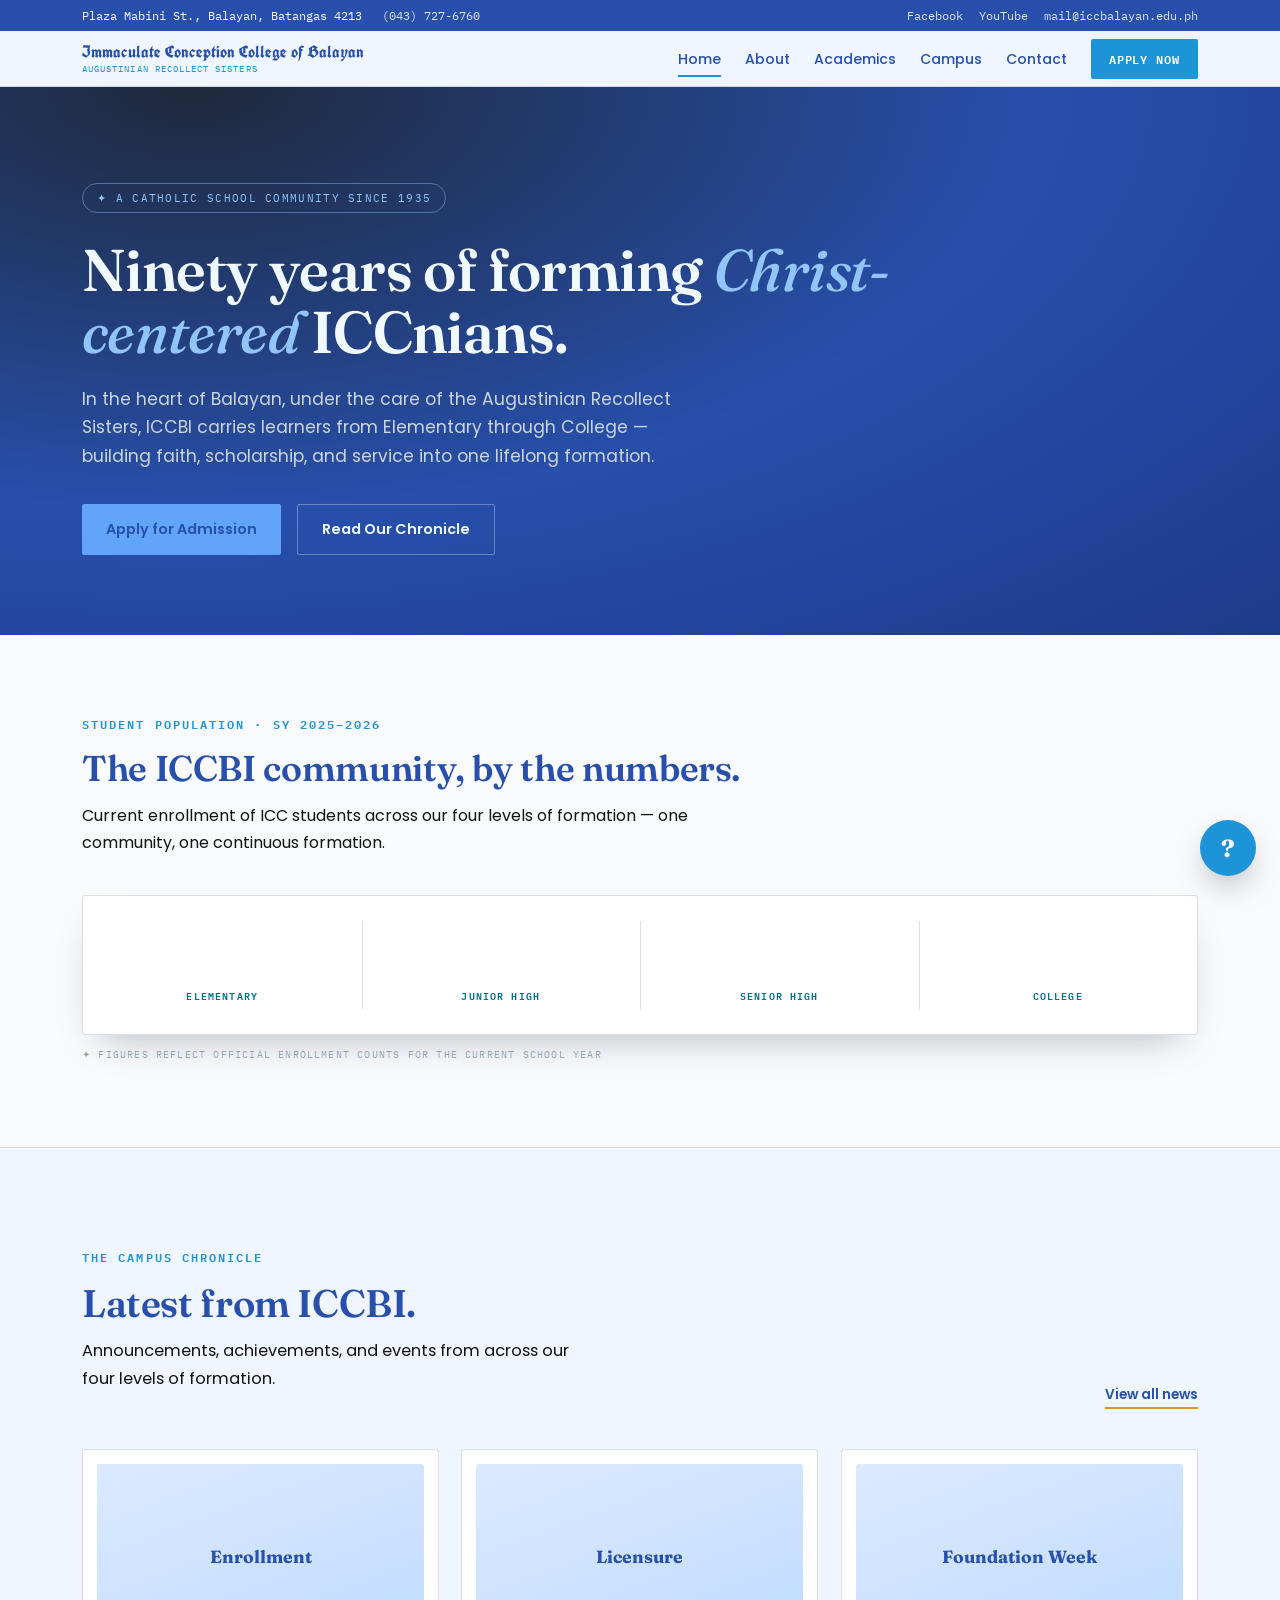
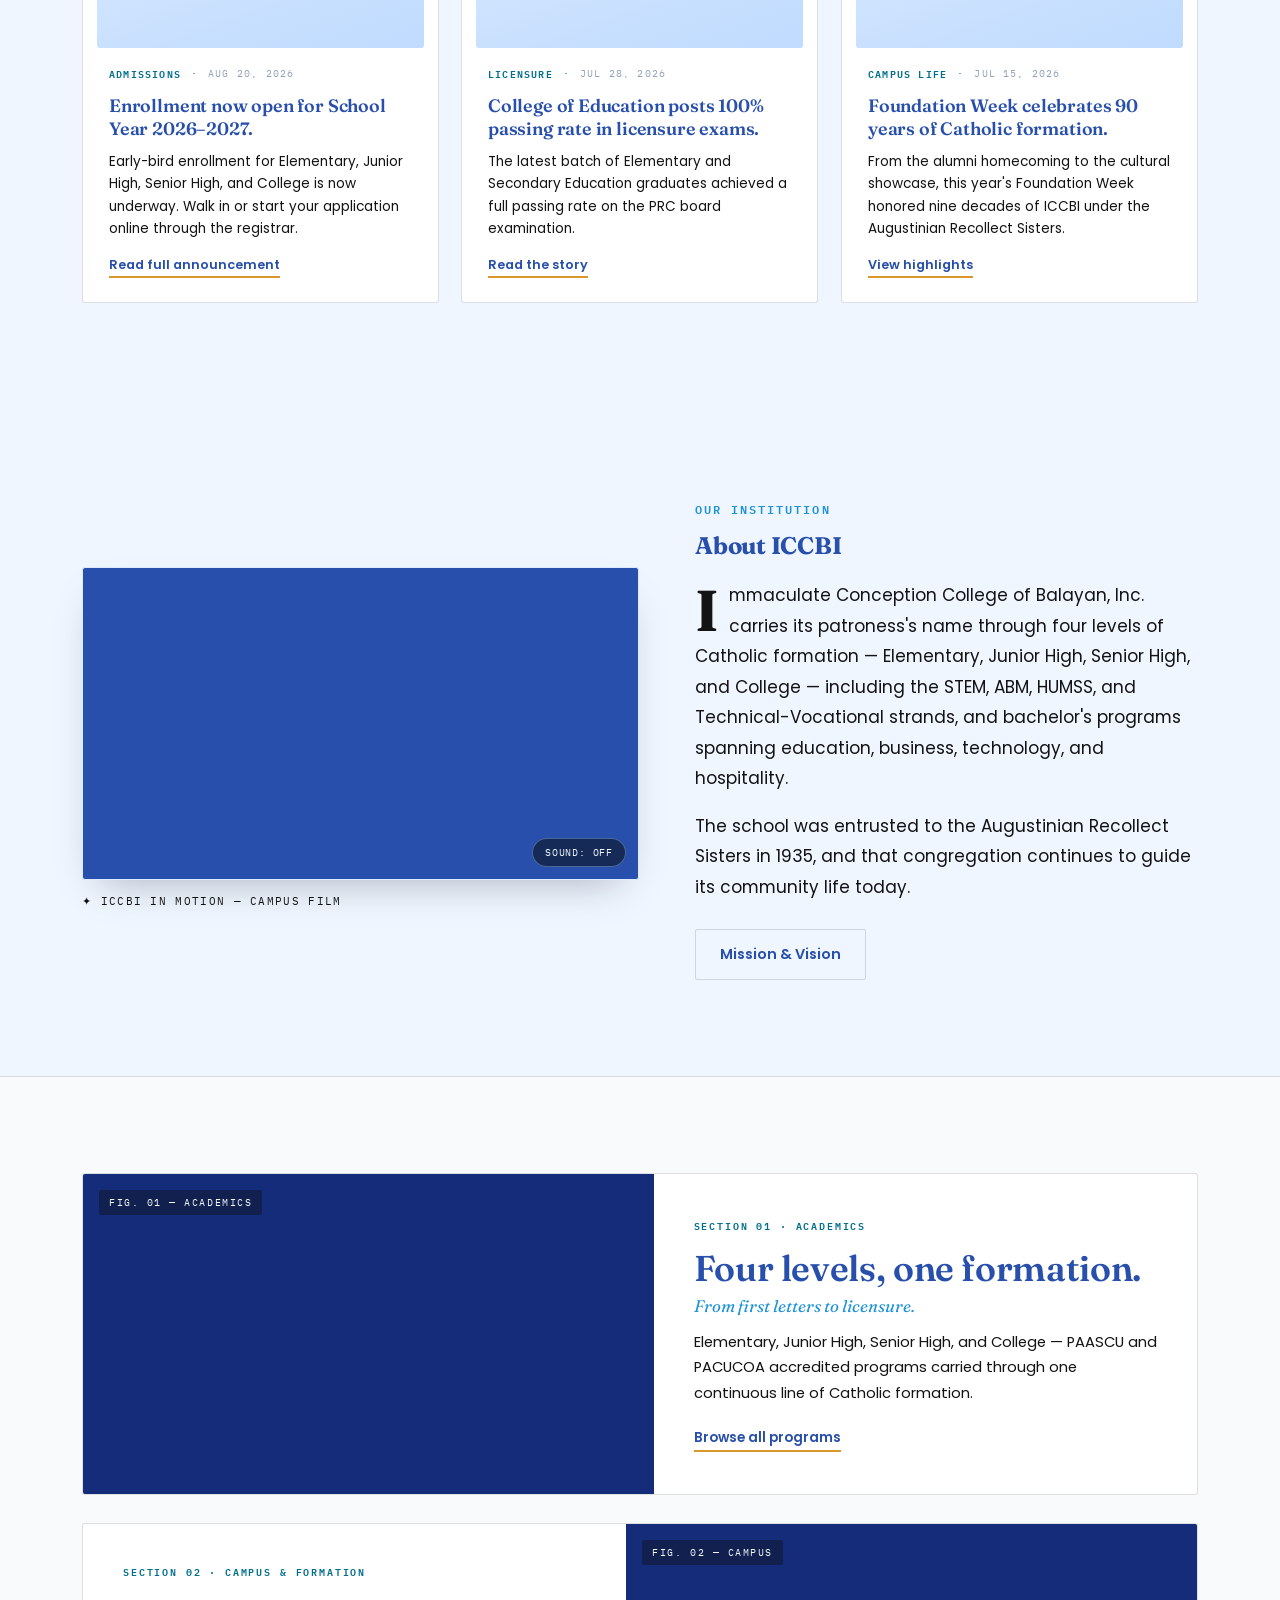
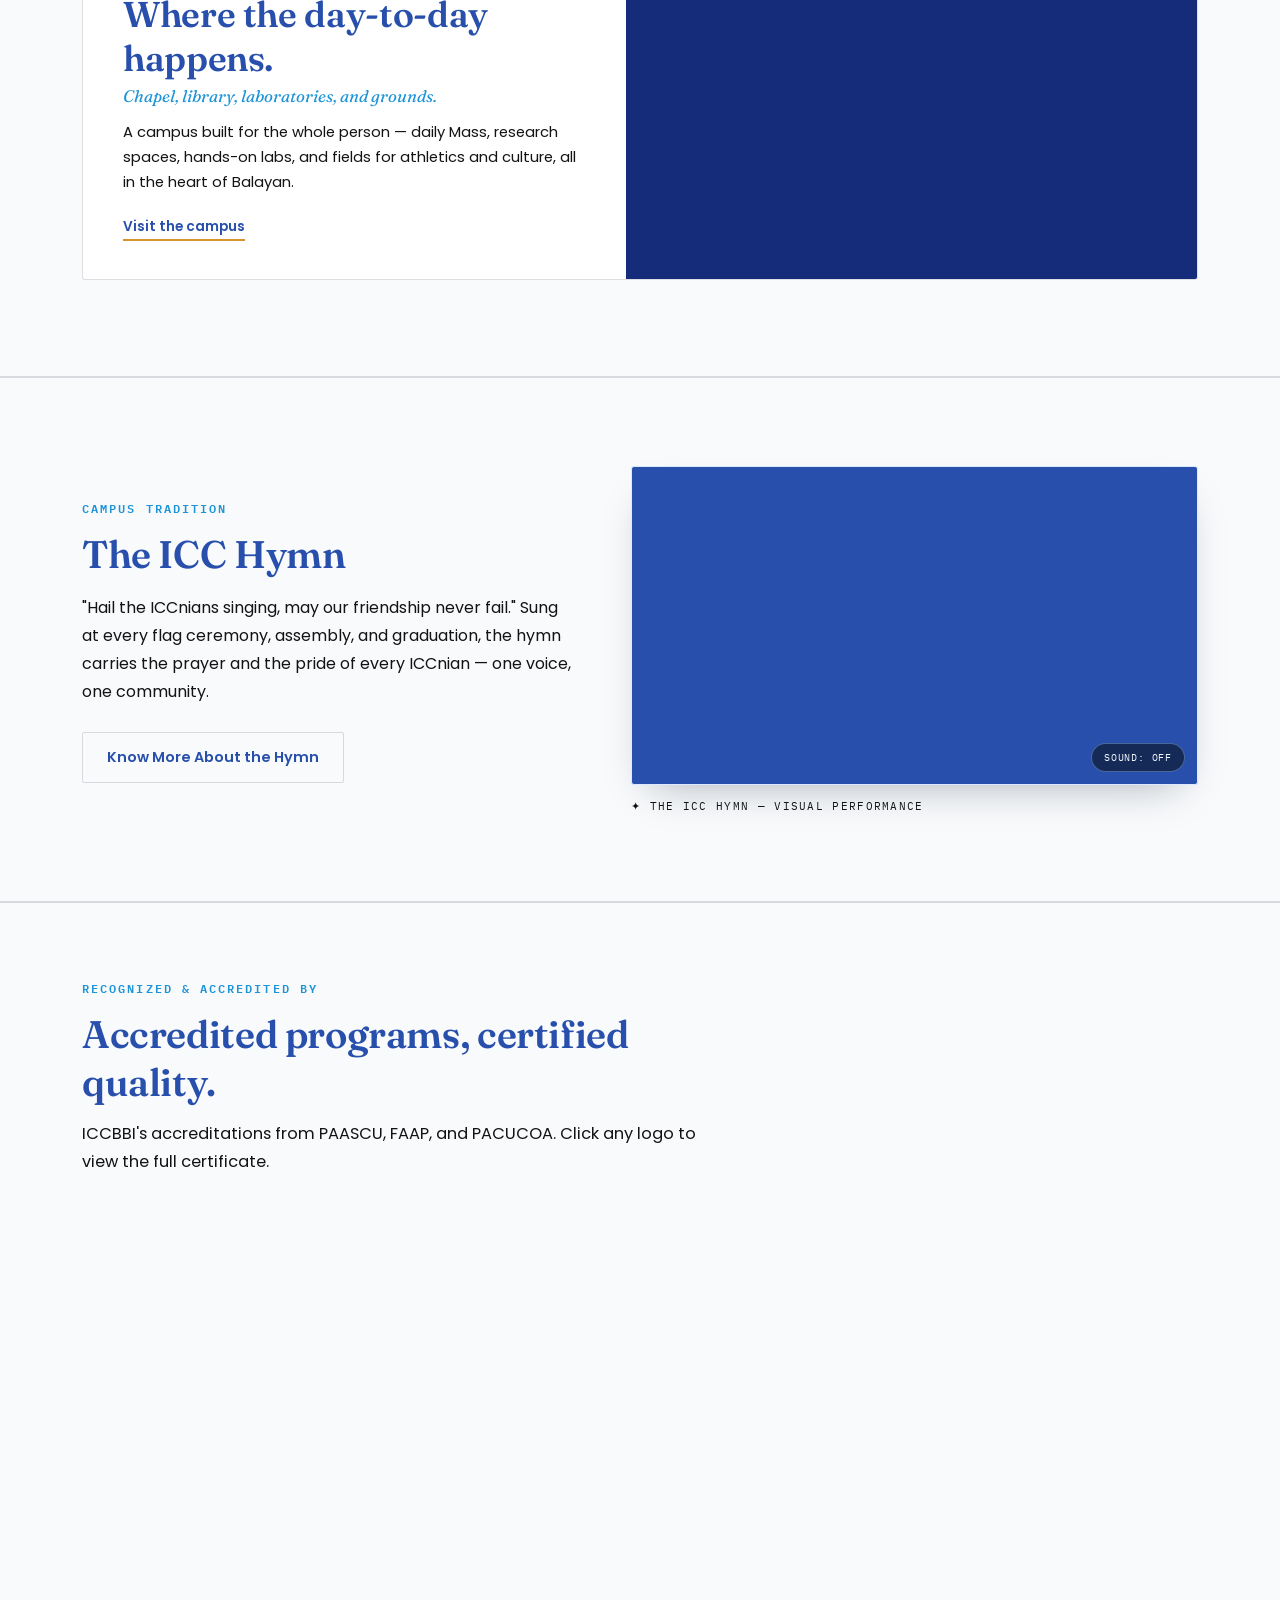
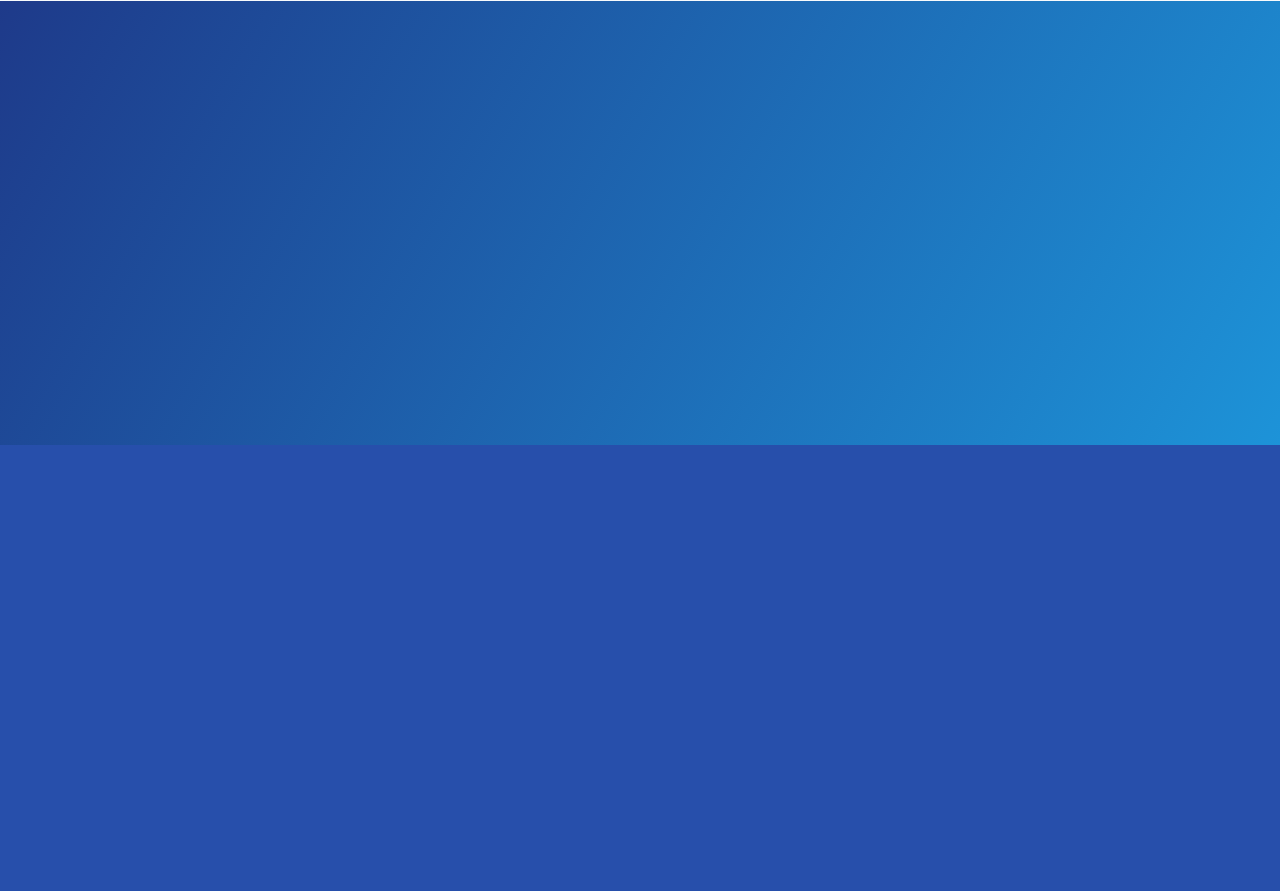
==== commit 24dbe7b8: "Add files via upload" ====
--- a/index.html
+++ b/index.html
@@ -2,7 +2,7 @@
 <html lang="en">
 <head>
 <meta charset="UTF-8">
-<meta name="viewport" content="width=device-width, initial-scale=1.0">
+<meta name="viewport" content="width=device-width, initial-scale=1.0, maximum-scale=1.0, minimum-scale=1.0, user-scalable=no">
 <title>Immaculate Conception College of Balayan, Inc. — Redesign Concept (Blue & White)</title>
 <link rel="preconnect" href="https://fonts.googleapis.com">
 <link rel="preconnect" href="https://fonts.gstatic.com" crossorigin>
@@ -27,9 +27,9 @@
   .c-muted{color:var(--muted);}.c-dark-muted{color:var(--dark-muted);}
   .c-soft-slate{color:var(--soft-slate);}.c-parchment{color:var(--parchment);}
 
-  *{box-sizing:border-box;} html{scroll-behavior:smooth;}
-  body{margin:0;background:var(--parchment);font-family:'Poppins',sans-serif;-webkit-font-smoothing:antialiased;}
-  img{max-width:100%;display:block;} a{color:inherit;text-decoration:none;}
+  *{box-sizing:border-box;} html{scroll-behavior:smooth;-webkit-text-size-adjust:100%;text-size-adjust:100%;}
+  body{margin:0;background:var(--parchment);font-family:'Poppins',sans-serif;-webkit-font-smoothing:antialiased;overflow-x:hidden;overflow-x:clip;touch-action:manipulation;}
+  img{max-width:100%;display:block;} a{color:inherit;text-decoration:none;touch-action:manipulation;}
   h1,h2,h3,h4{font-family:'Fraunces',serif;margin:0;letter-spacing:-0.01em;}
   .eyebrow{font-family:'IBM Plex Mono',monospace;font-size:0.72rem;letter-spacing:0.18em;text-transform:uppercase;font-weight:600;}
   .wrap{max-width:1180px;margin:0 auto;padding:0 32px;}
@@ -79,11 +79,16 @@
   .nav-links .apply{background:var(--blue);padding:10px 18px;border-radius:2px;font-family:'IBM Plex Mono',monospace;font-size:.72rem;letter-spacing:.08em;text-transform:uppercase;font-weight:600;white-space:nowrap;}
   .nav-links .apply::after{display:none;}
   .nav-links .apply:hover{background:var(--blue-deep);}
-  .hamburger{display:none;background:none;border:none;cursor:pointer;padding:6px;}
+  .hamburger{display:none;background:none;border:none;cursor:pointer;padding:8px;touch-action:manipulation;}
   .hamburger span{display:block;width:24px;height:2px;background:var(--ink);margin:5px 0;transition:transform .3s ease,opacity .3s ease;}
   .hamburger.open span:nth-child(1){transform:translateY(7px) rotate(45deg);}
   .hamburger.open span:nth-child(2){opacity:0;}
   .hamburger.open span:nth-child(3){transform:translateY(-7px) rotate(-45deg);}
+
+  /* Drawer head (mobile only) + backdrop */
+  .drawer-head{display:none;}
+  .nav-backdrop{position:fixed;inset:0;background:rgba(15,23,42,.55);backdrop-filter:blur(2px);opacity:0;pointer-events:none;transition:opacity .3s ease;z-index:94;}
+  .nav-backdrop.show{opacity:1;pointer-events:auto;}
 
   .nav-links > li.has-sub::after{content:"";position:absolute;top:100%;left:-14px;right:-14px;height:18px;}
   .sub-menu{
@@ -132,6 +137,10 @@
   .has-sub:hover .sub-menu .grid a:nth-child(5),
   .has-sub:focus-within .sub-menu .grid a:nth-child(5){transition-delay:.3s,.3s,0s,0s;}
 
+  /* Mobile chevron (hidden on desktop) */
+  .mobile-submenu-toggle{display:none;align-items:center;justify-content:center;width:22px;height:22px;font-size:.62rem;color:var(--blue);pointer-events:none;transition:transform .3s ease;flex-shrink:0;}
+  .mobile-submenu-toggle.open{transform:rotate(180deg);}
+
   .hero{position:relative;background:radial-gradient(120% 140% at 15% 0%,var(--ink-2) 0%,var(--ink) 55%,var(--blue-deep) 100%);overflow:hidden;padding:96px 0 80px;}
   .hero::before{content:"";position:absolute;inset:0;background-image:url('assets/images/Imaculate.png');background-size:cover;background-position:center;background-repeat:no-repeat;filter:brightness(.15) saturate(.2);opacity:.5;z-index:0;pointer-events:none;}
   .hero > .wrap{position:relative;z-index:1;}
@@ -373,20 +382,6 @@
   .guide-list p{margin:0;font-size:.85rem;line-height:1.55;}
   .guide-panel .btn-primary{width:100%;justify-content:center;margin-top:18px;padding:11px 20px;font-size:.82rem;}
 
-  /* Mobile submenu toggle */
-  .mobile-submenu-toggle{
-    display:none;
-    background:none;
-    border:none;
-    cursor:pointer;
-    padding:0;
-    margin-left:6px;
-    font-size:.7rem;
-    color:var(--ink);
-    transition:transform .3s ease;
-  }
-  .mobile-submenu-toggle.open{transform:rotate(180deg);}
-
   @media (max-width:1100px){
     .nav-links{gap:16px;}
     .nav-links > li > a{font-size:.84rem;}
@@ -394,95 +389,102 @@
     .brand-text .sub{font-size:.52rem;}
     .sub-menu .grid{grid-template-columns:repeat(3,1fr);}
   }
+
+  /* ══════════════════ MOBILE DRAWER ══════════════════ */
   @media (max-width:992px){
-    nav.main{gap:12px;}
+    nav.main{padding:10px 16px;gap:12px;}
+    .brand-text .name{font-size:.82rem;}
+    .brand-text .sub{font-size:.5rem;}
+    .hamburger{display:block;z-index:51;}
+
     .nav-links{
-      position:fixed;
-      inset:0 0 0 auto;
-      top:0;
-      height:100vh;
-      width:78%;
-      max-width:360px;
-      background:var(--parchment);
-      flex-direction:column;
-      align-items:flex-start;
-      padding:100px 28px 28px;
-      gap:0;
-      transform:translateX(100%);
-      transition:transform .3s cubic-bezier(.22,1,.36,1);
-      box-shadow:-10px 0 30px rgba(0,0,0,.15);
-      overflow-y:auto;
+      position:fixed;top:0;right:0;bottom:0;
+      height:auto;width:min(320px,88vw);
+      background:var(--white);
+      flex-direction:column;align-items:stretch;gap:0;
+      padding:0;margin:0;
+      transform:translateX(105%);
+      transition:transform .35s cubic-bezier(.22,1,.36,1);
+      box-shadow:-24px 0 48px rgba(2,6,23,.22);
+      overflow-y:auto;overflow-x:hidden;
+      z-index:95;
     }
     .nav-links.open{transform:translateX(0);}
-    .nav-links > li{
-      width:100%;
+
+    /* ── drawer head: [X]  logo ── */
+    .drawer-head{
+      display:flex;align-items:center;justify-content:space-between;gap:12px;
+      padding:12px 14px 12px 16px;
       border-bottom:1px solid var(--rule);
-      padding:16px 0;
+      position:sticky;top:0;background:var(--white);z-index:2;
     }
-    .nav-links > li:last-child{border-bottom:none;}
+    .drawer-close{
+      width:38px;height:38px;flex-shrink:0;
+      border:1px solid var(--rule);border-radius:50%;
+      background:var(--parchment);color:var(--ink);
+      font-size:1rem;cursor:pointer;
+      display:flex;align-items:center;justify-content:center;
+      transition:background .2s ease,transform .2s ease;
+      touch-action:manipulation;
+    }
+    .drawer-close:hover{background:var(--parchment-deep);transform:scale(1.05);}
+    .drawer-brand{display:flex;align-items:center;text-decoration:none;min-width:0;text-align:right;}
+    .drawer-brand .name{font-size:.8rem;white-space:normal;line-height:1.15;}
+    .drawer-brand .sub{font-size:.48rem;margin-top:2px;}
+
+    /* ── menu rows: compact ── */
+    .nav-links > li{width:auto;border-bottom:1px solid var(--rule);padding:0;}
     .nav-links > li > a{
-      font-size:1.05rem;
-      font-weight:600;
-      display:flex;
-      align-items:center;
+      font-size:.95rem;font-weight:600;white-space:normal;
+      padding:15px 20px;
+      display:flex;align-items:center;justify-content:space-between;gap:10px;
       width:100%;
     }
     .nav-links > li > a::after{display:none;}
-    .hamburger{display:block;z-index:100;}
     .nav-links > li.has-sub::after{display:none;}
-    
+
     .mobile-submenu-toggle{display:inline-flex;}
-    
+
+    /* ── accordion submenu ── */
     .sub-menu{
-      position:static;
-      transform:none;
-      opacity:0;
-      pointer-events:none;
-      max-height:0;
-      overflow:hidden;
-      background:transparent;
-      border:none;
-      box-shadow:none;
-      padding:0;
-      margin:0;
-      transition:max-height .4s cubic-bezier(.22,1,.36,1),opacity .3s ease;
+      position:static;transform:none;opacity:1;pointer-events:auto;
+      background:var(--parchment);
+      border:none;box-shadow:none;padding:0;margin:0;
+      max-height:0;overflow:hidden;
+      transition:max-height .45s cubic-bezier(.22,1,.36,1);
     }
-    .sub-menu.open{
-      opacity:1;
-      pointer-events:auto;
-      max-height:600px;
-      padding:12px 0 4px 0;
+    .sub-menu.open{max-height:520px;}
+    .sub-menu .menu-head{display:none;}
+    .sub-menu .grid{grid-template-columns:1fr;gap:0;padding:4px 0 12px;}
+    .sub-menu .grid a{
+      opacity:1;transform:none;border:none;border-radius:0;
+      background:transparent;box-shadow:none;
+      padding:10px 20px 10px 34px;position:relative;
     }
-    .sub-menu .menu-head{display:none;}
-    .sub-menu .grid{
-      grid-template-columns:1fr;
-      gap:8px;
-      padding:0;
+    .sub-menu .grid a::before{
+      content:"";position:absolute;left:20px;top:19px;
+      width:5px;height:5px;border-radius:50%;background:var(--sky);
     }
-    .sub-menu .grid a{
-      opacity:1;
-      transform:none;
-      border:none;
+    .sub-menu .grid a .t{font-size:.88rem;margin-bottom:2px;}
+    .sub-menu .grid a .t::before{display:none;}
+    .sub-menu .grid a .d{font-size:.72rem;line-height:1.45;color:var(--dark-muted);}
+    .sub-menu .grid a:hover{background:var(--parchment-deep);box-shadow:none;}
+    .sub-menu .grid a:hover .t{padding-left:0;}
+
+    /* ── pinned apply button ── */
+    .apply-item{
+      position:sticky;bottom:0;margin-top:auto;
       background:var(--white);
-      padding:14px 16px;
-      box-shadow:0 2px 8px rgba(0,0,0,.06);
-      border-radius:4px;
+      border-bottom:none;border-top:1px solid var(--rule);
+      padding:14px 16px calc(14px + env(safe-area-inset-bottom,0px));
+      box-shadow:0 -10px 24px rgba(15,23,42,.08);
     }
-    .sub-menu .grid a .t{
-      font-size:.95rem;
-      margin-bottom:4px;
+    .apply-item .apply{
+      display:flex;justify-content:center;align-items:center;
+      width:100%;padding:14px 18px;font-size:.75rem;border-radius:3px;
     }
-    .sub-menu .grid a .t::before{display:none;}
-    .sub-menu .grid a:hover{
-      background:var(--parchment-deep);
-      box-shadow:0 4px 12px rgba(0,0,0,.1);
-    }
-    .sub-menu .grid a:hover .t{padding-left:0;}
-    .sub-menu .grid a .d{
-      font-size:.78rem;
-      line-height:1.5;
-    }
-  }
+  }
+
   @media (max-width:960px){
     .num-grid{grid-template-columns:repeat(2,1fr);}
     .num-cell:nth-child(3)::before{display:none;}
@@ -513,11 +515,13 @@
     .footer-grid{grid-template-columns:1fr;gap:32px;}
   }
   @media (max-width:560px){
+    .utility-bar .wrap{justify-content:center;text-align:center;}
     .accred-grid{grid-template-columns:1fr;}
     .cert-meta{grid-template-columns:1fr 1fr;gap:12px;}
   }
   @media (max-width:420px){
     .cert-meta{grid-template-columns:1fr;}
+    .brand-text .name{font-size:.72rem;}
   }
 </style>
 </head>
@@ -540,8 +544,7 @@
 <header class="site">
   <nav class="main wrap">
     <a href="index.html" class="brand">
-      <!-- ══ REAL LOGO: when you have the logo file, delete the two comment marks
-           around the line below and it will appear (put file at assets/images/logo.png) -->
+      <!-- ══ REAL LOGO: uncomment when ready (assets/images/logo.png) -->
       <!-- <img src="assets/images/logo.png" alt="ICCBI Logo"> -->
       <span class="brand-text">
         <span class="name c-ink">Immaculate Conception College of Balayan</span>
@@ -549,11 +552,20 @@
       </span>
     </a>
     <ul class="nav-links" id="navLinks">
+      <li class="drawer-head">
+        <button class="drawer-close" id="drawerClose" aria-label="Close menu">✕</button>
+        <a href="index.html" class="drawer-brand" tabindex="-1" aria-hidden="true">
+          <span class="brand-text">
+            <span class="name c-ink">Immaculate Conception College of Balayan</span>
+            <span class="sub c-blue">Augustinian Recollect Sisters</span>
+          </span>
+        </a>
+      </li>
       <li><a href="index.html" class="c-ink active-page">Home</a></li>
       <li class="has-sub">
         <a href="#about" class="c-ink" id="aboutLink">
           About
-          <button class="mobile-submenu-toggle" id="mobileSubmenuToggle" aria-label="Toggle submenu">▼</button>
+          <span class="mobile-submenu-toggle" id="mobileSubmenuToggle" aria-hidden="true">▼</span>
         </a>
         <div class="sub-menu" id="subMenu">
           <div class="wrap">
@@ -589,13 +601,14 @@
       <li><a href="academics.html" class="c-ink">Academics</a></li>
       <li><a href="campus.html" class="c-ink">Campus</a></li>
       <li><a href="contact.html" class="c-ink">Contact</a></li>
-      <li><a class="apply c-white" href="https://iccbalayan.edu.ph/registration-forms/">Apply Now</a></li>
+      <li class="apply-item"><a class="apply c-white" href="https://iccbalayan.edu.ph/registration-forms/">Apply Now</a></li>
     </ul>
-    <button class="hamburger" id="hamburger" aria-label="Toggle menu" aria-expanded="false">
+    <button class="hamburger" id="hamburger" aria-label="Open menu" aria-expanded="false" aria-controls="navLinks">
       <span></span><span></span><span></span>
     </button>
   </nav>
 </header>
+<div class="nav-backdrop" id="navBackdrop"></div>
 
 <section class="hero">
   <div class="wrap">
@@ -874,7 +887,7 @@
   <div class="wrap">
     <div class="footer-grid" data-reveal-stagger>
       <div class="footer-brand" data-reveal="slide-left">
-        <!-- ══ REAL LOGO (footer): uncomment when ready — it turns white automatically -->
+        <!-- ══ REAL LOGO (footer): uncomment when ready -->
         <!-- <img src="assets/images/logo.png" alt="ICCBI Logo"> -->
         <div>
           <span class="name c-frost" style="font-family:'Fraunces',serif;font-weight:600;">Immaculate Conception College of Balayan, Inc.</span>
@@ -973,7 +986,7 @@
     <li><span class="gnum c-blue">1</span><p class="c-ink-soft">Use the top menu to jump straight to Academics or Campus.</p></li>
     <li><span class="gnum c-blue">2</span><p class="c-ink-soft">On mobile, tap "About" to expand the submenu with Our Chronicle, School Seal, Mission & Vision, and Core Values.</p></li>
     <li><span class="gnum c-blue">3</span><p class="c-ink-soft">In Accreditations, click any logo card to view the full certificate.</p></li>
-    <li><span class="gnum c-blue">4</span><p class="c-ink-soft">Ready to enroll? Tap Apply for Admission anytime — it's always one click away.</p></li>
+    <li><span class="gnum c-blue">4</span><p class="c-ink-soft">Ready to enroll? The Apply button is always pinned at the bottom of the menu.</p></li>
   </ul>
   <a class="btn btn-primary c-ink" href="https://iccbalayan.edu.ph/registration-forms/">Apply for Admission</a>
 </div>
@@ -987,6 +1000,15 @@
   setHeaderBottom();
   window.addEventListener('resize', setHeaderBottom);
   window.addEventListener('scroll', setHeaderBottom, {passive:true});
+
+  /* ── Prevent zoom (pinch / double-tap / gesture) on mobile ── */
+  document.addEventListener('gesturestart', e => e.preventDefault());
+  document.addEventListener('gesturechange', e => e.preventDefault());
+  document.addEventListener('gestureend', e => e.preventDefault());
+  document.addEventListener('dblclick', e => e.preventDefault());
+  document.addEventListener('keydown', e => {
+    if ((e.ctrlKey || e.metaKey) && (e.key === '+' || e.key === '-' || e.key === '0')) e.preventDefault();
+  });
 
   function parseCertTitle(title){
     const emParts = title.split(/\s*—\s*/);
@@ -1146,96 +1168,69 @@
     });
   }
 
-  // Hamburger menu
+  /* ══════════ MOBILE DRAWER ══════════ */
   const hamburger = document.getElementById('hamburger');
   const navLinks = document.getElementById('navLinks');
-  
-  hamburger.addEventListener('click', (e) => {
-    e.stopPropagation();
-    const isOpen = navLinks.classList.toggle('open');
-    hamburger.classList.toggle('open');
-    hamburger.setAttribute('aria-expanded', isOpen);
-    
-    // Prevent body scroll when menu is open
-    if (isOpen) {
-      document.body.style.overflow = 'hidden';
-    } else {
-      document.body.style.overflow = '';
+  const drawerClose = document.getElementById('drawerClose');
+  const navBackdrop = document.getElementById('navBackdrop');
+  const subMenu = document.getElementById('subMenu');
+  const aboutLink = document.getElementById('aboutLink');
+  const subToggleIcon = document.getElementById('mobileSubmenuToggle');
+  const isMobile = () => window.matchMedia('(max-width:992px)').matches;
+
+  function setSubMenu(open){
+    subMenu.classList.toggle('open', open);
+    subToggleIcon.classList.toggle('open', open);
+  }
+  function openNav(){
+    navLinks.classList.add('open');
+    navBackdrop.classList.add('show');
+    hamburger.classList.add('open');
+    hamburger.setAttribute('aria-expanded', 'true');
+    document.body.style.overflow = 'hidden';
+    drawerClose.focus();
+  }
+  function closeNav(){
+    if (!navLinks.classList.contains('open')) return;
+    navLinks.classList.remove('open');
+    navBackdrop.classList.remove('show');
+    hamburger.classList.remove('open');
+    hamburger.setAttribute('aria-expanded', 'false');
+    document.body.style.overflow = '';
+    setSubMenu(false);
+  }
+
+  hamburger.addEventListener('click', () => {
+    navLinks.classList.contains('open') ? closeNav() : openNav();
+  });
+  drawerClose.addEventListener('click', closeNav);
+  navBackdrop.addEventListener('click', closeNav);
+
+  // "About" row toggles the submenu on mobile
+  aboutLink.addEventListener('click', (e) => {
+    if (isMobile()) {
+      e.preventDefault();
+      setSubMenu(!subMenu.classList.contains('open'));
     }
   });
 
-  // Close menu when clicking outside
-  document.addEventListener('click', (e) => {
-    if (navLinks.classList.contains('open') && 
-        !navLinks.contains(e.target) && 
-        !hamburger.contains(e.target)) {
-      navLinks.classList.remove('open');
-      hamburger.classList.remove('open');
-      hamburger.setAttribute('aria-expanded', 'false');
-      document.body.style.overflow = '';
-    }
+  // Any real link inside the drawer closes it
+  navLinks.querySelectorAll('a').forEach(a => {
+    if (a === aboutLink || a.classList.contains('drawer-brand')) return;
+    a.addEventListener('click', () => closeNav());
   });
 
-  // Mobile submenu toggle
-  const mobileSubmenuToggle = document.getElementById('mobileSubmenuToggle');
-  const subMenu = document.getElementById('subMenu');
-  const aboutLink = document.getElementById('aboutLink');
-  
-  mobileSubmenuToggle.addEventListener('click', (e) => {
-    e.preventDefault();
-    e.stopPropagation();
-    const isOpen = subMenu.classList.toggle('open');
-    mobileSubmenuToggle.classList.toggle('open');
-    mobileSubmenuToggle.setAttribute('aria-expanded', isOpen);
-  });
-
-  // Prevent about link default behavior on mobile
-  aboutLink.addEventListener('click', (e) => {
-    if (window.innerWidth <= 992) {
-      e.preventDefault();
-      mobileSubmenuToggle.click();
-    }
-  });
-
-  // Close menu when clicking any nav link (except submenu toggle)
-  navLinks.querySelectorAll('a:not(.mobile-submenu-toggle)').forEach(a => {
-    a.addEventListener('click', () => {
-      if (window.innerWidth <= 992) {
-        navLinks.classList.remove('open');
-        hamburger.classList.remove('open');
-        hamburger.setAttribute('aria-expanded', 'false');
-        document.body.style.overflow = '';
-        
-        // Close submenu if open
-        if (subMenu.classList.contains('open')) {
-          subMenu.classList.remove('open');
-          mobileSubmenuToggle.classList.remove('open');
-        }
-      }
-    });
-  });
-
-  // Close menu on escape key
+  // Escape closes drawer
   document.addEventListener('keydown', (e) => {
     if (e.key === 'Escape' && navLinks.classList.contains('open')) {
-      navLinks.classList.remove('open');
-      hamburger.classList.remove('open');
-      hamburger.setAttribute('aria-expanded', 'false');
-      document.body.style.overflow = '';
+      closeNav();
       hamburger.focus();
     }
   });
 
-  // Reset menu state on resize
+  // Reset on resize to desktop
   window.addEventListener('resize', () => {
-    if (window.innerWidth > 992) {
-      navLinks.classList.remove('open');
-      hamburger.classList.remove('open');
-      hamburger.setAttribute('aria-expanded', 'false');
-      subMenu.classList.remove('open');
-      mobileSubmenuToggle.classList.remove('open');
-      document.body.style.overflow = '';
-    }
+    if (!isMobile()) closeNav();
   });
 
   const guideToggle = document.getElementById('guideToggle');
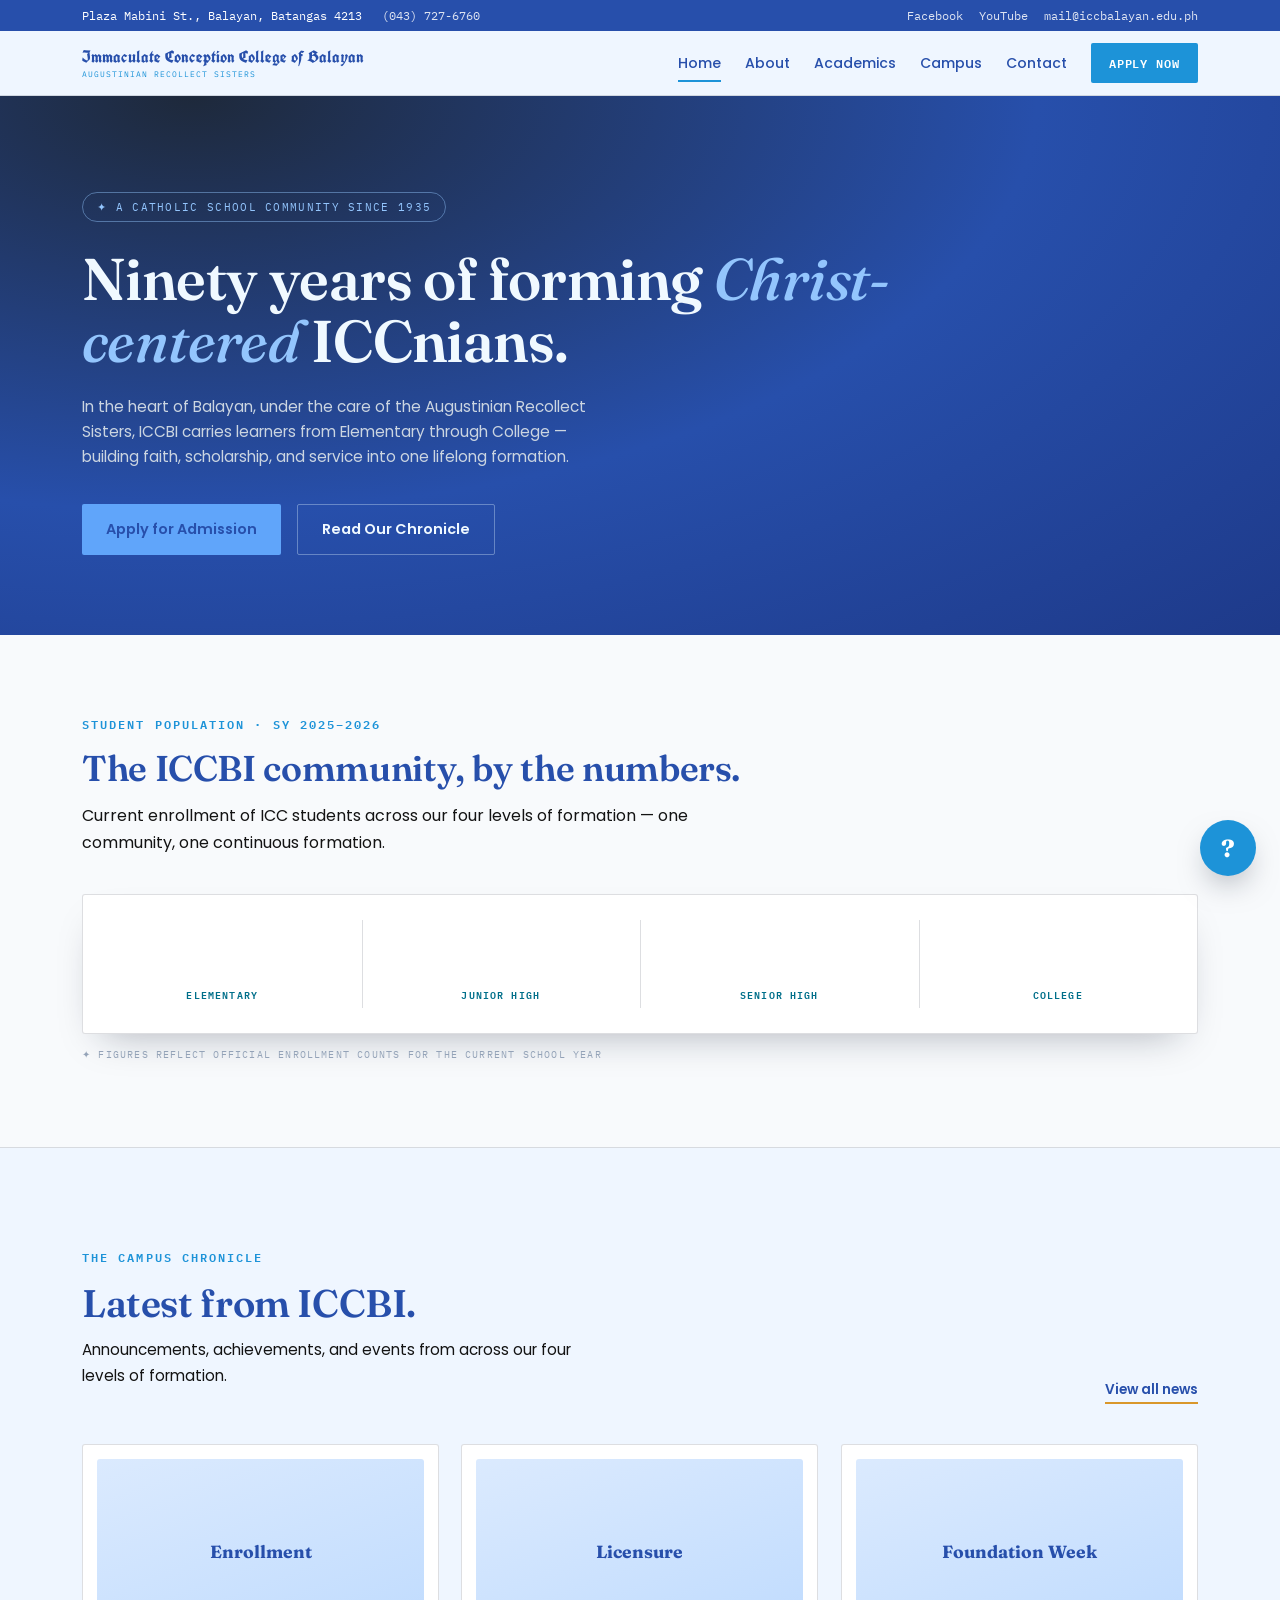
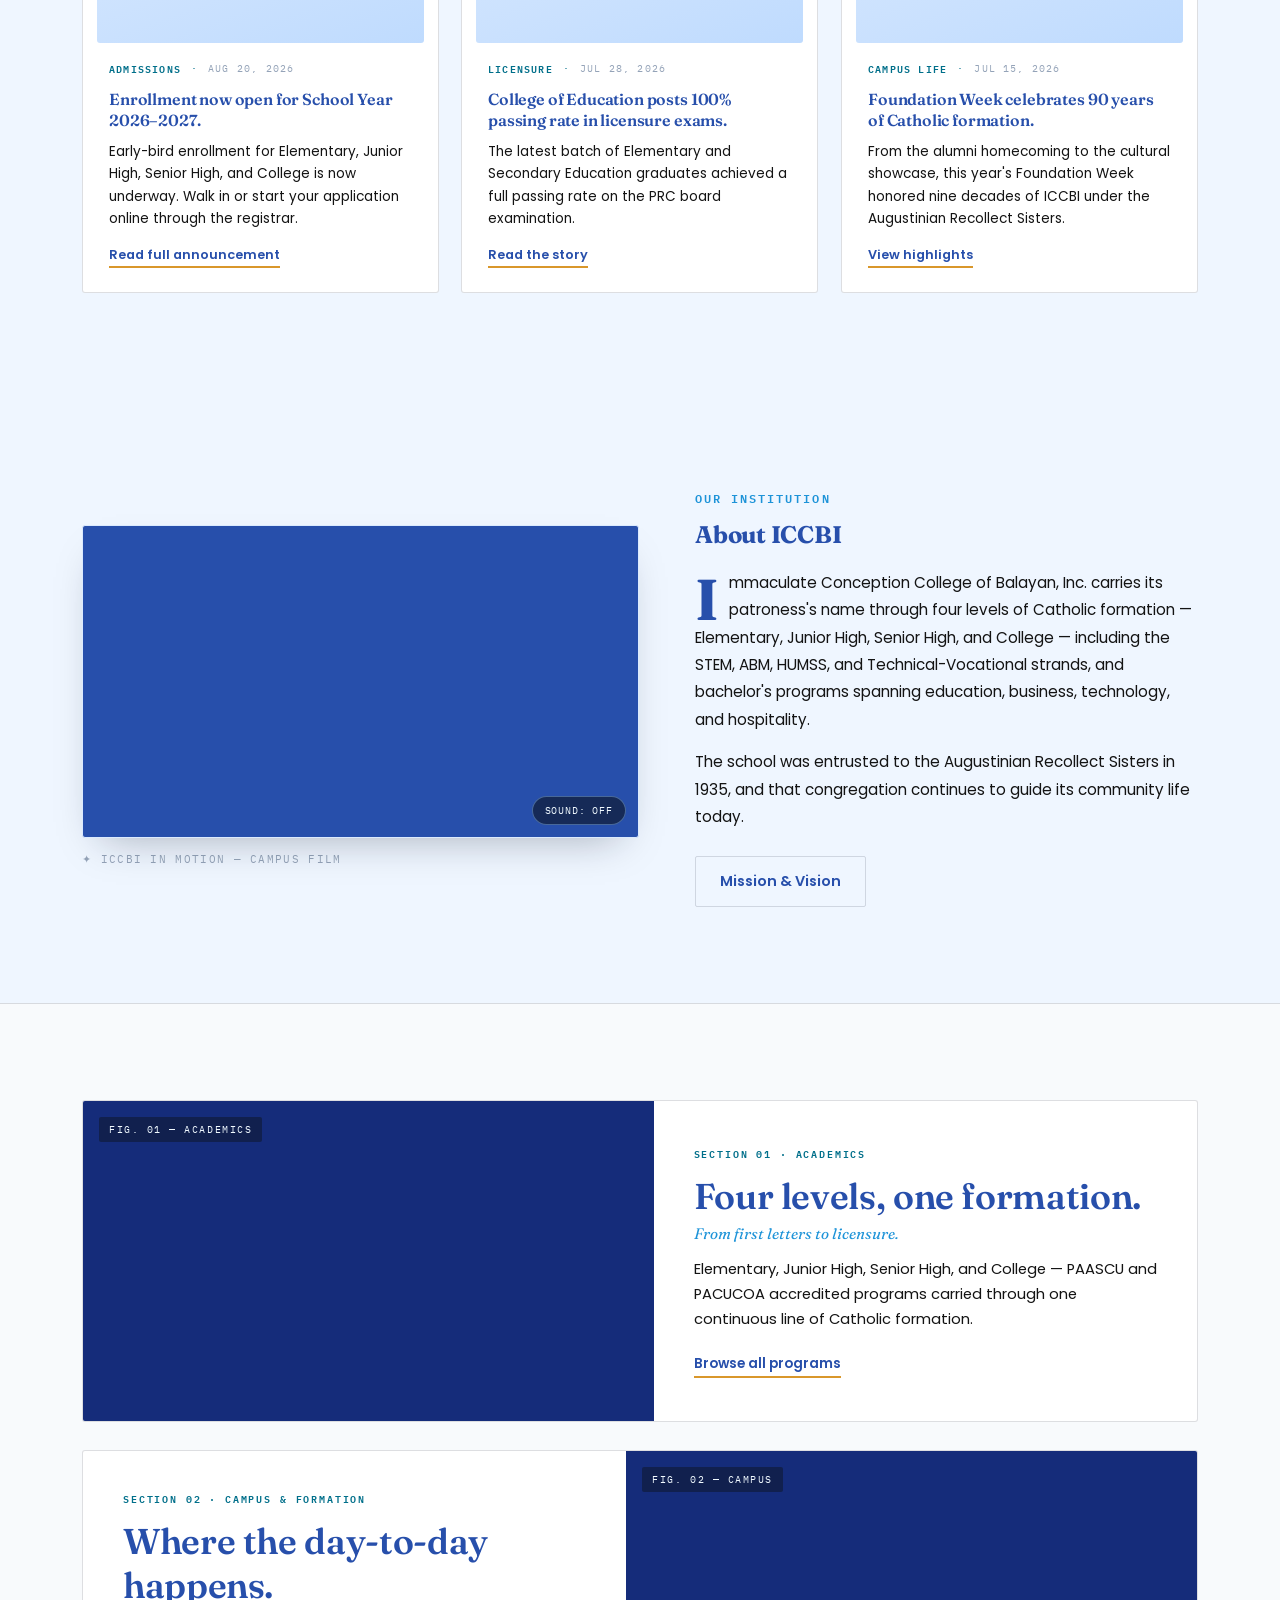
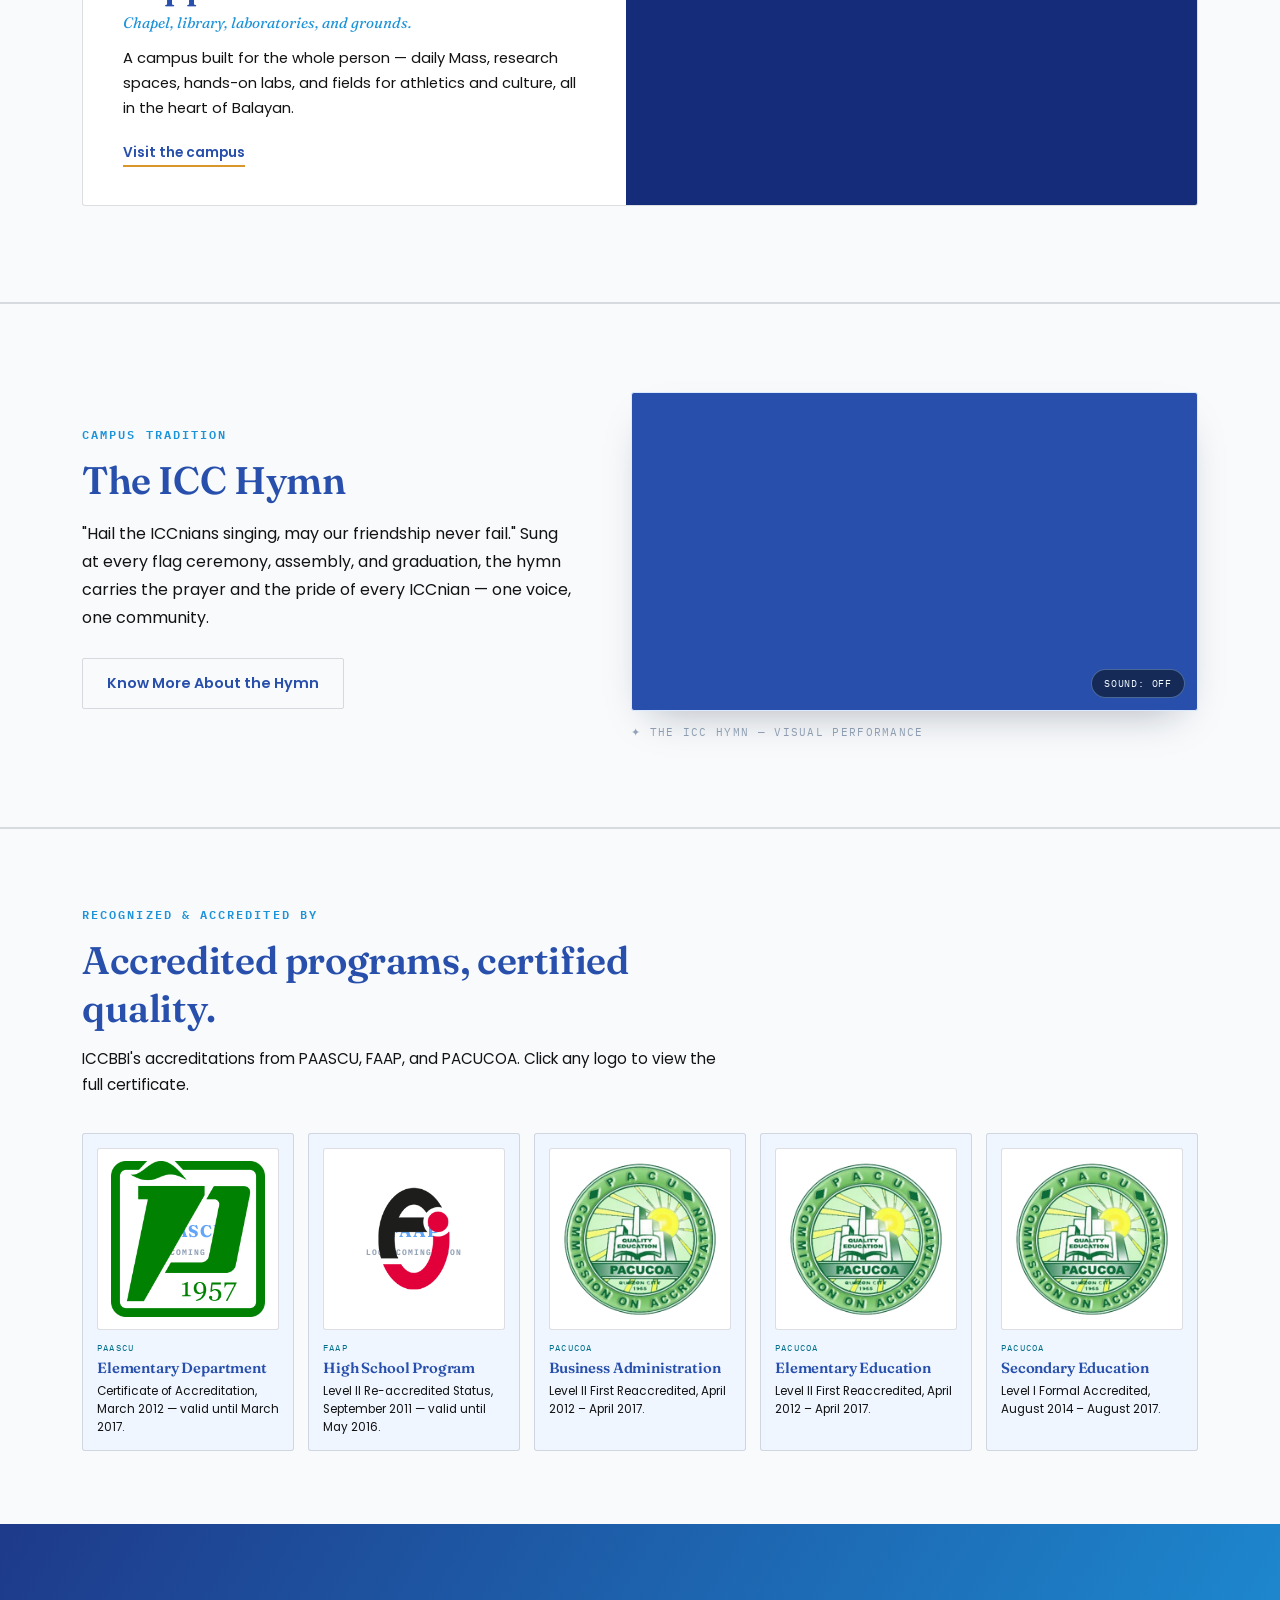
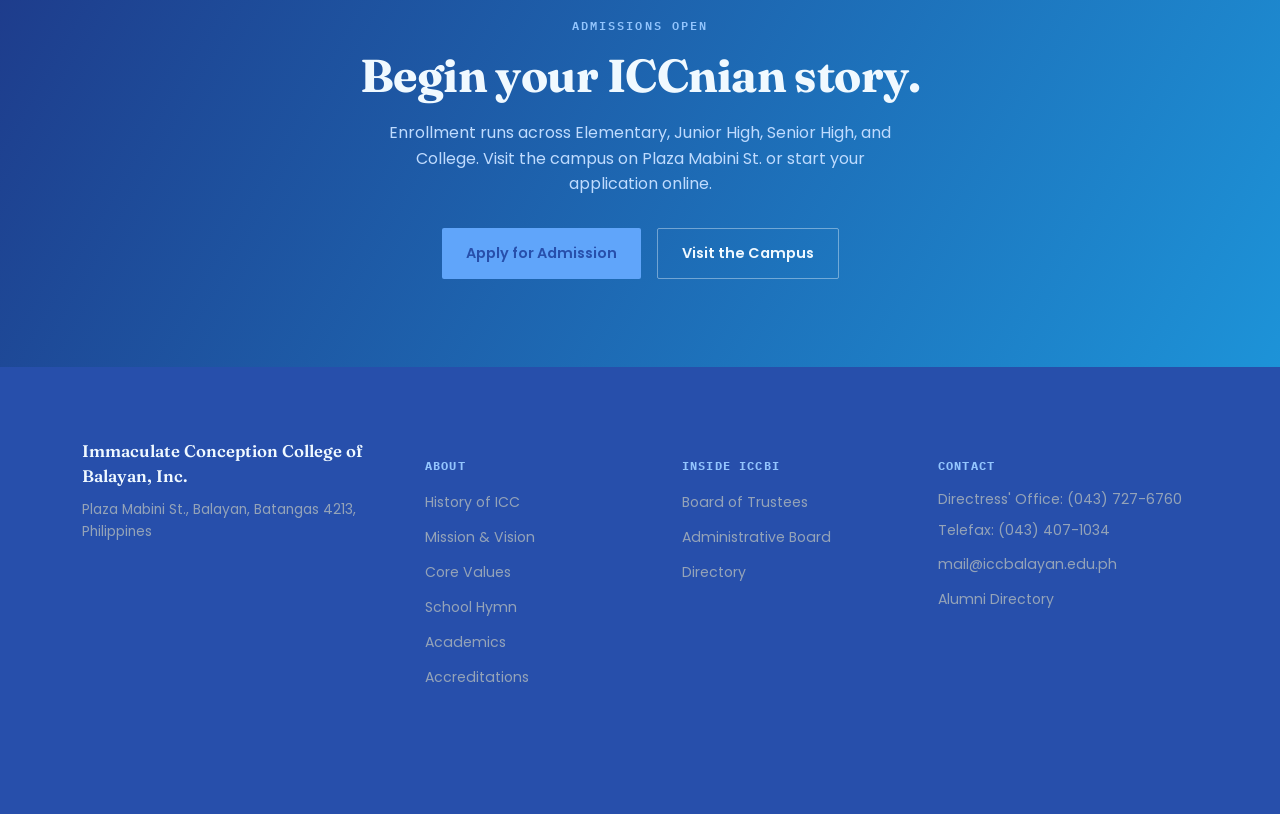
==== commit 3a3bcab6: "Add files via upload" ====
--- a/index.html
+++ b/index.html
@@ -1,1263 +1,3038 @@
 <!DOCTYPE html>
 <html lang="en">
 <head>
-<meta charset="UTF-8">
-<meta name="viewport" content="width=device-width, initial-scale=1.0, maximum-scale=1.0, minimum-scale=1.0, user-scalable=no">
-<title>Immaculate Conception College of Balayan, Inc. — Redesign Concept (Blue & White)</title>
-<link rel="preconnect" href="https://fonts.googleapis.com">
-<link rel="preconnect" href="https://fonts.gstatic.com" crossorigin>
-<link href="https://fonts.googleapis.com/css2?family=Fraunces:ital,opsz,wght@0,9..144,300;0,9..144,500;0,9..144,600;0,9..144,700;0,9..144,900;1,9..144,500;1,9..144,600&family=Poppins:wght@400;500;600;700&family=UnifrakturCook:wght@700&family=IBM+Plex+Mono:wght@400;500;600&display=swap" rel="stylesheet">
-<style>
-  :root{
-    --ink:#274fab; --ink-2:#1E293B; --ink-soft:#131313;
-    --parchment:#EFF6FF; --parchment-deep:#DBEAFE; --paper:#F8FAFC;
-    --blue:#1d93d8; --blue-deep:#1E3A8A;
-    --sky:#60A5FA; --sky-light:#93C5FD; --teal:#006f8a;
-    --gold:#D9972B;
-    --rule: rgba(15,23,42,0.14);
-    --shadow: 0 18px 40px -20px rgba(15,23,42,0.35);
-    --white:#FFFFFF; --frost:#F0F9FF; --light-slate:#E2E8F0;
-    --slate:#CBD5E1; --muted:#94A3B8; --dark-muted:#64748B; --soft-slate:#BFDBFE;
-  }
-  .c-ink{color:var(--ink);}.c-ink-2{color:var(--ink-2);}.c-ink-soft{color:var(--ink-soft);}
-  .c-blue{color:var(--blue);}.c-blue-deep{color:var(--blue-deep);}
-  .c-sky{color:var(--sky);}.c-sky-light{color:var(--sky-light);}
-  .c-teal{color:var(--teal);}.c-white{color:var(--white);}.c-frost{color:var(--frost);}
-  .c-light-slate{color:var(--light-slate);}.c-slate{color:var(--slate);}
-  .c-muted{color:var(--muted);}.c-dark-muted{color:var(--dark-muted);}
-  .c-soft-slate{color:var(--soft-slate);}.c-parchment{color:var(--parchment);}
-
-  *{box-sizing:border-box;} html{scroll-behavior:smooth;-webkit-text-size-adjust:100%;text-size-adjust:100%;}
-  body{margin:0;background:var(--parchment);font-family:'Poppins',sans-serif;-webkit-font-smoothing:antialiased;overflow-x:hidden;overflow-x:clip;touch-action:manipulation;}
-  img{max-width:100%;display:block;} a{color:inherit;text-decoration:none;touch-action:manipulation;}
-  h1,h2,h3,h4{font-family:'Fraunces',serif;margin:0;letter-spacing:-0.01em;}
-  .eyebrow{font-family:'IBM Plex Mono',monospace;font-size:0.72rem;letter-spacing:0.18em;text-transform:uppercase;font-weight:600;}
-  .wrap{max-width:1180px;margin:0 auto;padding:0 32px;}
-  :focus-visible{outline:2px solid var(--sky);outline-offset:3px;}
-
-  [data-reveal]{opacity:0;transition:opacity .8s cubic-bezier(.22,1,.36,1),transform .8s cubic-bezier(.22,1,.36,1);will-change:opacity,transform;}
-  [data-reveal="fade-up"]{transform:translateY(40px);}
-  [data-reveal="fade-up"].revealed{opacity:1;transform:translateY(0);}
-  [data-reveal="slide-left"]{transform:translateX(-60px);}
-  [data-reveal="slide-left"].revealed{opacity:1;transform:translateX(0);}
-  [data-reveal="slide-right"]{transform:translateX(60px);}
-  [data-reveal="slide-right"].revealed{opacity:1;transform:translateX(0);}
-  [data-reveal-stagger] > [data-reveal]:nth-child(1){transition-delay:0s;}
-  [data-reveal-stagger] > [data-reveal]:nth-child(2){transition-delay:0.1s;}
-  [data-reveal-stagger] > [data-reveal]:nth-child(3){transition-delay:0.2s;}
-  [data-reveal-stagger] > [data-reveal]:nth-child(4){transition-delay:0.3s;}
-  [data-reveal-stagger] > [data-reveal]:nth-child(5){transition-delay:0.4s;}
-  [data-reveal-stagger] > [data-reveal]:nth-child(6){transition-delay:0.5s;}
-
-  .hero-enter{opacity:0;transform:translateY(30px);animation:heroEnter 1s cubic-bezier(.22,1,.36,1) forwards;}
-  .hero-enter-delay-1{animation-delay:.2s;} .hero-enter-delay-2{animation-delay:.4s;}
-  .hero-enter-delay-3{animation-delay:.6s;} .hero-enter-delay-4{animation-delay:.8s;}
-  @keyframes heroEnter{to{opacity:1;transform:translateY(0);}}
-
-  .od-char{display:inline-block;overflow:hidden;height:1.35em;}
-  .od-char > span{display:inline-block;transform:translateY(120%);transition:transform .7s cubic-bezier(.22,1,.36,1);will-change:transform;}
-
-  .utility-bar{background:var(--ink);font-family:'IBM Plex Mono',monospace;font-size:.72rem;}
-  .utility-bar .wrap{display:flex;justify-content:space-between;align-items:center;padding:8px 32px;flex-wrap:wrap;gap:8px;}
-  .utility-bar a{text-decoration:none;opacity:.85;} .utility-bar a:hover{opacity:1;}
-  .utility-left{display:flex;gap:20px;flex-wrap:wrap;}
-  .utility-right{display:flex;gap:16px;}
-
-  header.site{position:sticky;top:0;z-index:50;background:rgba(239,246,255,.97);border-bottom:1px solid var(--rule);}
-  nav.main{display:flex;align-items:center;justify-content:space-between;gap:24px;padding:12px 32px;}
-  .brand{display:flex;align-items:center;gap:10px;text-decoration:none;flex-shrink:0;}
-  .brand img{width:48px;height:48px;object-fit:contain;flex-shrink:0;}
-  .brand-text{line-height:1.1;display:flex;flex-direction:column;justify-content:center;}
-  .brand-text .name{font-family:'UnifrakturCook','Fraunces',serif;font-size:clamp(.78rem,1.7vw,1.05rem);font-weight:700;display:block;white-space:nowrap;letter-spacing:0;}
-  .brand-text .sub{font-family:'IBM Plex Mono',monospace;font-size:.55rem;letter-spacing:.12em;text-transform:uppercase;display:block;margin-top:3px;}
-  .nav-links{display:flex;align-items:center;gap:24px;list-style:none;margin:0;padding:0;}
-  .nav-links > li{position:relative;}
-  .nav-links > li > a{text-decoration:none;font-size:.88rem;font-weight:500;padding:8px 0;position:relative;white-space:nowrap;}
-  .nav-links > li > a::after{content:"";position:absolute;left:0;right:100%;bottom:0;height:2px;background:var(--sky);transition:right .25s ease;}
-  .nav-links > li:hover > a::after{right:0;}
-  .nav-links > li > a.active-page::after{right:0;background:var(--blue);}
-  .nav-links .apply{background:var(--blue);padding:10px 18px;border-radius:2px;font-family:'IBM Plex Mono',monospace;font-size:.72rem;letter-spacing:.08em;text-transform:uppercase;font-weight:600;white-space:nowrap;}
-  .nav-links .apply::after{display:none;}
-  .nav-links .apply:hover{background:var(--blue-deep);}
-  .hamburger{display:none;background:none;border:none;cursor:pointer;padding:8px;touch-action:manipulation;}
-  .hamburger span{display:block;width:24px;height:2px;background:var(--ink);margin:5px 0;transition:transform .3s ease,opacity .3s ease;}
-  .hamburger.open span:nth-child(1){transform:translateY(7px) rotate(45deg);}
-  .hamburger.open span:nth-child(2){opacity:0;}
-  .hamburger.open span:nth-child(3){transform:translateY(-7px) rotate(-45deg);}
-
-  /* Drawer head (mobile only) + backdrop */
-  .drawer-head{display:none;}
-  .nav-backdrop{position:fixed;inset:0;background:rgba(15,23,42,.55);backdrop-filter:blur(2px);opacity:0;pointer-events:none;transition:opacity .3s ease;z-index:94;}
-  .nav-backdrop.show{opacity:1;pointer-events:auto;}
-
-  .nav-links > li.has-sub::after{content:"";position:absolute;top:100%;left:-14px;right:-14px;height:18px;}
-  .sub-menu{
-    position:fixed;left:0;right:0;top:var(--header-h,64px);
-    background:var(--paper);
-    border-bottom:1px solid var(--rule);
-    box-shadow:0 30px 50px -30px rgba(15,23,42,.35);
-    padding:34px 0 40px;
-    opacity:0;pointer-events:none;transform:translateY(-10px);
-    transition:opacity .28s ease,transform .28s ease;
-    z-index:49;
-  }
-  .has-sub:hover .sub-menu,
-  .has-sub:focus-within .sub-menu{opacity:1;pointer-events:auto;transform:translateY(0);}
-  .sub-menu .menu-head{display:flex;align-items:baseline;justify-content:space-between;gap:16px;margin-bottom:22px;}
-  .sub-menu .menu-head .note{font-size:.8rem;color:var(--muted);}
-  .sub-menu .grid{display:grid;grid-template-columns:repeat(5,1fr);gap:16px;}
-  .sub-menu .grid a{
-    display:block;padding:18px 18px;border-radius:3px;
-    border:1px solid var(--rule);background:var(--white);
-    text-decoration:none;
-    opacity:0;transform:translateY(-8px);
-    transition:opacity .3s ease,transform .3s ease,border-color .2s ease,box-shadow .2s ease;
-  }
-  .sub-menu .grid a .t{
-    display:block;font-family:'Poppins',sans-serif;font-weight:600;font-size:.95rem;
-    color:var(--ink);margin-bottom:6px;position:relative;padding-left:0;
-  }
-  .sub-menu .grid a .t::before{content:"";position:absolute;left:0;top:50%;width:0;height:2px;background:var(--sky);transition:width .25s ease;}
-  .sub-menu .grid a .d{display:block;font-family:'Poppins',sans-serif;font-size:.8rem;line-height:1.55;color:var(--ink-soft);}
-  .sub-menu .grid a:hover{border-color:var(--sky);box-shadow:var(--shadow);}
-  .sub-menu .grid a:hover .t{padding-left:26px;}
-  .sub-menu .grid a:hover .t::before{width:16px;}
-  .sub-menu .grid a.active-sub{border-color:var(--blue);}
-  .sub-menu .grid a.active-sub .t{color:var(--blue);}
-  .has-sub:hover .sub-menu .grid a,
-  .has-sub:focus-within .sub-menu .grid a{opacity:1;transform:translateY(0);}
-  .has-sub:hover .sub-menu .grid a:nth-child(1),
-  .has-sub:focus-within .sub-menu .grid a:nth-child(1){transition-delay:.06s,.06s,0s,0s;}
-  .has-sub:hover .sub-menu .grid a:nth-child(2),
-  .has-sub:focus-within .sub-menu .grid a:nth-child(2){transition-delay:.12s,.12s,0s,0s;}
-  .has-sub:hover .sub-menu .grid a:nth-child(3),
-  .has-sub:focus-within .sub-menu .grid a:nth-child(3){transition-delay:.18s,.18s,0s,0s;}
-  .has-sub:hover .sub-menu .grid a:nth-child(4),
-  .has-sub:focus-within .sub-menu .grid a:nth-child(4){transition-delay:.24s,.24s,0s,0s;}
-  .has-sub:hover .sub-menu .grid a:nth-child(5),
-  .has-sub:focus-within .sub-menu .grid a:nth-child(5){transition-delay:.3s,.3s,0s,0s;}
-
-  /* Mobile chevron (hidden on desktop) */
-  .mobile-submenu-toggle{display:none;align-items:center;justify-content:center;width:22px;height:22px;font-size:.62rem;color:var(--blue);pointer-events:none;transition:transform .3s ease;flex-shrink:0;}
-  .mobile-submenu-toggle.open{transform:rotate(180deg);}
-
-  .hero{position:relative;background:radial-gradient(120% 140% at 15% 0%,var(--ink-2) 0%,var(--ink) 55%,var(--blue-deep) 100%);overflow:hidden;padding:96px 0 80px;}
-  .hero::before{content:"";position:absolute;inset:0;background-image:url('assets/images/Imaculate.png');background-size:cover;background-position:center;background-repeat:no-repeat;filter:brightness(.15) saturate(.2);opacity:.5;z-index:0;pointer-events:none;}
-  .hero > .wrap{position:relative;z-index:1;}
-  .hero .wrap > div{max-width:820px;}
-  .hero-plaque{display:inline-flex;align-items:center;gap:10px;border:1px solid rgba(147,197,253,.45);padding:7px 14px;border-radius:999px;font-family:'IBM Plex Mono',monospace;font-size:.68rem;letter-spacing:.12em;text-transform:uppercase;margin-bottom:26px;}
-  .hero h1{font-size:clamp(2.4rem,4.6vw,4.1rem);font-weight:600;line-height:1.05;}
-  .hero h1 em{font-style:italic;font-weight:500;}
-  .hero p.lede{font-size:1.08rem;line-height:1.65;max-width:56ch;margin:22px 0 34px;}
-  .hero-ctas{display:flex;gap:16px;flex-wrap:wrap;}
-  .btn{display:inline-flex;align-items:center;gap:8px;padding:14px 24px;text-decoration:none;font-weight:600;font-size:.9rem;border-radius:2px;font-family:'Poppins',sans-serif;transition:transform .2s ease,background .2s ease,box-shadow .2s ease;}
-  .btn-primary{background:var(--sky);}
-  .btn-primary:hover{background:var(--sky-light);transform:translateY(-1px);}
-  .btn-ghost{border:1px solid rgba(224,242,254,.35);}
-  .btn-ghost:hover{border-color:var(--sky-light);}
-
-  section{padding:96px 0;}
-  .section-head{max-width:640px;margin-bottom:52px;}
-  .section-head h2{font-size:clamp(1.8rem,3vw,2.5rem);font-weight:600;margin-top:10px;}
-  .section-head p{margin-top:14px;line-height:1.7;font-size:1.02rem;}
-
-  /* ============ BY THE NUMBERS — student population ============ */
-  .numbers{background:var(--paper);border-bottom:1px solid var(--rule);padding:76px 0;}
-  .numbers-head{max-width:680px;margin-bottom:38px;}
-  .numbers-head h2{font-size:clamp(1.7rem,2.8vw,2.3rem);font-weight:600;margin-top:10px;}
-  .numbers-head p{margin-top:12px;line-height:1.7;font-size:1rem;}
-  .num-grid{
-    display:grid;grid-template-columns:repeat(4,1fr);
-    background:var(--white);border:1px solid var(--rule);border-radius:3px;overflow:hidden;
-    box-shadow:var(--shadow);
-  }
-  .num-cell{text-align:center;padding:30px 12px;position:relative;}
-  .num-cell + .num-cell::before{content:"";position:absolute;left:0;top:18%;bottom:18%;width:1px;background:var(--rule);}
-  .num-cell .num{display:flex;justify-content:center;align-items:flex-end;height:1.35em;overflow:hidden;font-family:'Fraunces',serif;font-weight:700;font-size:clamp(1.7rem,3vw,2.5rem);font-variant-numeric:lining-nums;color:var(--ink);}
-  .num-grid.roll .od-char > span{transform:translateY(0);}
-  .num-cell .lbl{font-family:'IBM Plex Mono',monospace;font-size:.6rem;letter-spacing:.12em;text-transform:uppercase;display:block;margin-top:8px;opacity:0;transform:translateY(8px);transition:opacity .5s ease,transform .5s ease;color:var(--teal);font-weight:600;}
-  .num-grid.roll .lbl{opacity:1;transform:translateY(0);}
-  .num-cell:nth-child(1) .lbl{transition-delay:.75s;}
-  .num-cell:nth-child(2) .lbl{transition-delay:.9s;}
-  .num-cell:nth-child(3) .lbl{transition-delay:1.05s;}
-  .num-cell:nth-child(4) .lbl{transition-delay:1.2s;}
-  .numbers-note{margin-top:14px;font-family:'IBM Plex Mono',monospace;font-size:.62rem;letter-spacing:.12em;text-transform:uppercase;color:var(--muted);}
-
-  /* ============ NEWS — THE CAMPUS CHRONICLE ============ */
-  .news{background:var(--parchment);}
-  .news .section-head{display:flex;align-items:flex-end;justify-content:space-between;gap:24px;flex-wrap:wrap;max-width:none;margin-bottom:40px;}
-  .news .section-head .sh-text{max-width:520px;}
-  .news .section-head p{margin-top:10px;line-height:1.7;font-size:1.02rem;}
-  .news .section-head .view-all{font-family:'Poppins',sans-serif;font-weight:600;font-size:.85rem;color:var(--ink);border-bottom:2px solid var(--gold);padding-bottom:2px;white-space:nowrap;}
-  .news-grid{display:grid;grid-template-columns:repeat(3,1fr);gap:22px;}
-  .news-card{
-    background:var(--white);border:1px solid var(--rule);border-radius:3px;
-    padding:14px 14px 24px;display:flex;flex-direction:column;
-    transition:transform .2s ease,box-shadow .2s ease,border-color .2s ease;
-    text-decoration:none;
-  }
-  .news-card:hover{transform:translateY(-4px);box-shadow:var(--shadow);border-color:var(--sky);}
-  .news-photo{position:relative;aspect-ratio:16/9;border-radius:3px;overflow:hidden;margin-bottom:16px;background:linear-gradient(160deg,var(--parchment-deep),var(--soft-slate));}
-  .news-photo img{position:absolute;inset:0;width:100%;height:100%;object-fit:cover;transition:transform .4s ease;}
-  .news-card:hover .news-photo img{transform:scale(1.04);}
-  .news-photo .np-fallback{position:absolute;inset:0;display:flex;align-items:center;justify-content:center;font-family:'Fraunces',serif;font-weight:700;font-size:1.1rem;color:var(--ink);}
-  .news-card .nc-body{padding:0 12px;display:flex;flex-direction:column;flex:1;}
-  .news-card .nc-meta{display:flex;align-items:center;gap:10px;margin-bottom:12px;font-family:'IBM Plex Mono',monospace;font-size:.62rem;letter-spacing:.12em;text-transform:uppercase;color:var(--muted);}
-  .news-card .nc-meta .dot{color:var(--teal);}
-  .news-card .nc-cat{color:var(--teal);font-weight:600;}
-  .news-card h4{font-family:'Fraunces',serif;font-size:1.12rem;font-weight:600;color:var(--ink);line-height:1.3;margin:0 0 10px;letter-spacing:-0.01em;}
-  .news-card p{font-size:.85rem;line-height:1.65;color:var(--ink-soft);margin:0 0 16px;flex:1;}
-  .news-card .read{font-family:'Poppins',sans-serif;font-weight:600;font-size:.8rem;color:var(--ink);border-bottom:2px solid var(--gold);padding-bottom:2px;width:max-content;}
-
-  .about{background:var(--parchment);}
-  .about-top{display:grid;grid-template-columns:1.05fr .95fr;gap:56px;align-items:center;margin-bottom:0;}
-  .video-frame{position:relative;aspect-ratio:16/9;background:var(--ink);border:1px solid var(--parchment-deep);border-radius:3px;overflow:hidden;box-shadow:var(--shadow);}
-  .video-frame video{width:100%;height:100%;object-fit:cover;display:block;}
-  .video-sound{position:absolute;right:12px;bottom:12px;font-family:'IBM Plex Mono',monospace;font-size:.62rem;letter-spacing:.08em;border:1px solid rgba(147,197,253,.4);padding:7px 12px;border-radius:999px;cursor:pointer;backdrop-filter:blur(4px);background:rgba(15,23,42,.65);transition:background .2s ease,color .2s ease;}
-  .video-sound:hover{background:var(--blue);}
-  .video-caption{font-family:'IBM Plex Mono',monospace;font-size:.68rem;letter-spacing:.12em;text-transform:uppercase;margin:14px 0 0;}
-  .about-copy p{font-size:1.06rem;line-height:1.8;}
-  .about-copy p:first-of-type::first-letter{font-family:'Fraunces',serif;font-size:3.6rem;font-weight:700;float:left;line-height:.8;padding-right:10px;padding-top:8px;}
-
-  /* ============ CHRONICLE PLATES — Academics & Campus ============ */
-  .plates{background:var(--paper);border-top:1px solid var(--rule);border-bottom:1px solid var(--rule);}
-  .plate-grid{display:flex;flex-direction:column;gap:28px;}
-  .plate{
-    display:grid;grid-template-columns:1.05fr 1fr;
-    background:var(--white);border:1px solid var(--rule);border-radius:3px;
-    overflow:hidden;text-decoration:none;
-    transition:transform .2s ease,box-shadow .2s ease,border-color .2s ease;
-  }
-  .plate:hover{transform:translateY(-4px);box-shadow:var(--shadow);border-color:var(--sky);}
-  .plate.flip{grid-template-columns:1fr 1.05fr;}
-  .plate.flip .plate-photo{order:2;}
-  .plate-photo{position:relative;min-height:320px;overflow:hidden;background:var(--blue-deep);}
-  .plate-photo img{position:absolute;inset:0;width:100%;height:100%;object-fit:cover;filter:grayscale(1) brightness(.9);transform:scale(1.01);transition:filter .5s ease,transform .5s ease;}
-  .plate-photo::after{content:"";position:absolute;inset:0;background:rgba(39,79,171,.35);mix-blend-mode:multiply;}
-  .plate:hover .plate-photo img{filter:grayscale(0) brightness(1);transform:scale(1.05);}
-  .plate-photo .fig{
-    position:absolute;left:16px;top:16px;z-index:1;
-    font-family:'IBM Plex Mono',monospace;font-size:.6rem;letter-spacing:.16em;text-transform:uppercase;
-    color:var(--frost);background:rgba(15,23,42,.55);padding:6px 10px;border-radius:2px;
-  }
-  .plate-body{padding:38px 40px;display:flex;flex-direction:column;justify-content:center;}
-  .plate-body .kicker{font-family:'IBM Plex Mono',monospace;font-size:.64rem;letter-spacing:.18em;text-transform:uppercase;color:var(--teal);font-weight:600;display:block;margin-bottom:12px;}
-  .plate-body h2{font-size:clamp(1.7rem,2.8vw,2.3rem);font-weight:600;color:var(--ink);}
-  .plate-body .sub{font-family:'Fraunces',serif;font-style:italic;font-size:1.05rem;color:var(--blue);margin:6px 0 14px;}
-  .plate-body p{font-size:.92rem;line-height:1.7;color:var(--ink-soft);margin:0 0 22px;}
-  .plate-link{font-family:'Poppins',sans-serif;font-weight:600;font-size:.85rem;color:var(--ink);border-bottom:2px solid var(--gold);padding-bottom:2px;width:max-content;}
-
-  /* ============ HYMN SECTION — text left, video right ============ */
-  .hymn-section{background:var(--paper);border-top:1px solid var(--rule);border-bottom:1px solid var(--rule);padding:88px 0;}
-  .hymn-grid{display:grid;grid-template-columns:1fr 1.15fr;gap:56px;align-items:center;}
-  .hymn-copy h2{font-size:clamp(1.8rem,3vw,2.5rem);font-weight:600;margin-top:10px;}
-  .hymn-copy p{font-size:1rem;line-height:1.75;color:var(--ink-soft);margin:16px 0 26px;}
-  .hymn-copy .btn-ghost{border-color:var(--rule);}
-
-  .partners{background:var(--paper);border-top:1px solid var(--rule);padding:72px 0;}
-  .partners .section-head{margin-bottom:36px;}
-  .accred-grid{display:grid;grid-template-columns:repeat(5,1fr);gap:14px;}
-  .accred-card{
-    background:var(--parchment);border:1px solid var(--rule);border-radius:3px;
-    padding:14px;transition:transform .2s ease,box-shadow .2s ease,border-color .2s ease;
-  }
-  .accred-card:hover{transform:translateY(-4px);box-shadow:var(--shadow);border-color:var(--sky);}
-  .accred-card[data-cert]{cursor:zoom-in;}
-  .accred-logo{
-    position:relative;aspect-ratio:1/1;border-radius:3px;overflow:hidden;
-    background:var(--white);border:1px solid var(--rule);margin-bottom:12px;
-  }
-  .accred-logo img{position:absolute;inset:0;width:100%;height:100%;object-fit:contain;padding:12px;}
-  .logo-fallback{
-    position:absolute;inset:0;display:flex;flex-direction:column;gap:6px;align-items:center;justify-content:center;
-    font-family:'Fraunces',serif;font-weight:700;font-size:1.05rem;letter-spacing:.05em;color:var(--sky);
-  }
-  .logo-fallback small{font-family:'IBM Plex Mono',monospace;font-size:.5rem;letter-spacing:.12em;text-transform:uppercase;color:var(--muted);}
-  .accred-logo::after{
-    content:"View Certificate";
-    position:absolute;inset:0;display:flex;align-items:center;justify-content:center;
-    background:rgba(30,58,138,.6);color:var(--frost);
-    font-family:'IBM Plex Mono',monospace;font-size:.55rem;letter-spacing:.14em;text-transform:uppercase;
-    opacity:0;transition:opacity .25s ease;
-  }
-  .accred-card[data-cert]:hover .accred-logo::after,
-  .accred-card[data-cert]:focus-visible .accred-logo::after{opacity:1;}
-  .accred-card .body-tag{font-family:'IBM Plex Mono',monospace;font-size:.55rem;letter-spacing:.14em;text-transform:uppercase;color:var(--teal);display:block;margin-bottom:6px;}
-  .accred-card h4{font-size:.92rem;font-weight:600;margin-bottom:6px;}
-  .accred-card p{font-size:.74rem;line-height:1.5;margin:0;}
-
-  .cert-lightbox{position:fixed;inset:0;z-index:120;display:flex;align-items:center;justify-content:center;padding:20px;}
-  .cert-lightbox[hidden]{display:none;}
-  .cert-backdrop{position:absolute;inset:0;background:rgba(15,23,42,.86);backdrop-filter:blur(4px);}
-  .cert-frame{
-    position:relative;background:var(--white);border:1px solid var(--rule);border-radius:4px;
-    box-shadow:0 32px 64px -24px rgba(2,6,23,.6);
-    max-width:min(940px,94vw);width:100%;
-    animation:certIn .3s cubic-bezier(.22,1,.36,1);
-    overflow:hidden;
-  }
-  @keyframes certIn{from{opacity:0;transform:translateY(12px) scale(.97);}to{opacity:1;transform:none;}}
-  .cert-layout{display:grid;grid-template-columns:1.05fr 1fr;}
-  .cert-image{
-    background:var(--parchment);
-    display:flex;align-items:center;justify-content:center;
-    padding:24px 22px;
-    border-right:1px solid var(--rule);
-  }
-  .cert-image img{
-    max-width:100%;max-height:min(500px,62vh);
-    object-fit:contain;
-    background:var(--white);
-    box-shadow:0 10px 26px -10px rgba(2,6,23,.3);
-    border-radius:2px;
-  }
-  .cert-empty{
-    display:none;flex-direction:column;align-items:center;justify-content:center;
-    gap:12px;font-family:'IBM Plex Mono',monospace;font-size:.72rem;
-    color:var(--muted);text-align:center;padding:20px;line-height:1.6;letter-spacing:.05em;
-  }
-  .cert-empty svg{width:40px;height:40px;opacity:.55;}
-  .cert-info{
-    padding:30px 30px 26px;
-    display:flex;flex-direction:column;gap:15px;
-    max-height:min(560px,84vh);overflow-y:auto;
-    background:var(--white);
-  }
-  .cert-info > :first-child{margin-top:auto;}
-  .cert-info > :last-child{margin-bottom:auto;}
-  .cert-info::-webkit-scrollbar{width:6px;}
-  .cert-info::-webkit-scrollbar-track{background:transparent;}
-  .cert-info::-webkit-scrollbar-thumb{background:var(--slate);border-radius:3px;}
-  .cert-info .cert-eyebrow{color:var(--blue);display:inline-flex;align-items:center;gap:8px;}
-  .cert-info .cert-eyebrow::before{content:"";display:inline-block;width:18px;height:1px;background:var(--blue);}
-  .cert-info h3{font-family:'Fraunces',serif;font-size:clamp(1.2rem,1.9vw,1.45rem);font-weight:600;line-height:1.3;color:var(--ink);margin:0;}
-  .cert-info .cert-desc{font-family:'Poppins',sans-serif;font-size:.9rem;line-height:1.7;color:var(--ink-soft);margin:0;font-weight:400;}
-  .cert-info .cert-desc strong{font-weight:600;color:var(--ink);}
-  .cert-divider{height:1px;background:var(--rule);}
-  .cert-meta{
-    display:grid;grid-template-columns:1fr 1fr;gap:14px 18px;
-    padding:16px 18px;background:var(--parchment);border-radius:3px;
-    border:1px solid var(--rule);
-    margin-top:4px;
-  }
-  .cert-meta-item{display:flex;flex-direction:column;gap:5px;min-width:0;}
-  .cert-meta-item span{font-family:'IBM Plex Mono',monospace;font-size:.56rem;letter-spacing:.14em;text-transform:uppercase;color:var(--muted);font-weight:500;}
-  .cert-meta-item strong{font-family:'Poppins',sans-serif;font-weight:600;font-size:.84rem;color:var(--ink);word-break:break-word;line-height:1.35;}
-  .cert-close{
-    position:absolute;top:12px;right:12px;width:38px;height:38px;border-radius:50%;
-    background:var(--ink);color:var(--white);border:none;cursor:pointer;font-size:.95rem;
-    box-shadow:var(--shadow);transition:background .2s ease,transform .2s ease;
-    z-index:3;display:flex;align-items:center;justify-content:center;
-    font-family:'Poppins',sans-serif;
-  }
-  .cert-close:hover{background:var(--blue);transform:scale(1.05);}
-
-  .cta-band{background:linear-gradient(120deg,var(--blue-deep),var(--blue));text-align:center;padding:88px 0;}
-  .cta-band h2{font-size:clamp(1.9rem,3.6vw,2.9rem);}
-  .cta-band p{max-width:52ch;margin:16px auto 32px;line-height:1.6;}
-  .cta-band .hero-ctas{justify-content:center;}
-  .cta-band .btn-ghost{border-color:rgba(240,249,255,.4);}
-
-  footer{background:var(--ink);padding:72px 0 28px;}
-  .footer-grid{display:grid;grid-template-columns:1.4fr 1fr 1fr 1.2fr;gap:40px;margin-bottom:56px;}
-  .footer-brand{display:flex;gap:14px;align-items:flex-start;}
-  .footer-brand img{width:56px;height:56px;object-fit:contain;flex-shrink:0;filter:brightness(0) invert(1);}
-  .footer-brand p{font-size:.86rem;line-height:1.6;margin-top:10px;max-width:32ch;}
-  footer h5{font-family:'IBM Plex Mono',monospace;font-size:.72rem;text-transform:uppercase;letter-spacing:.1em;margin-bottom:16px;}
-  footer ul{list-style:none;margin:0;padding:0;display:flex;flex-direction:column;gap:10px;}
-  footer a{text-decoration:none;font-size:.88rem;} footer a:hover{color:var(--sky-light);}
-  .footer-bottom{border-top:1px solid rgba(148,163,184,.18);padding-top:24px;display:flex;justify-content:space-between;flex-wrap:wrap;gap:12px;font-family:'IBM Plex Mono',monospace;font-size:.72rem;}
-
-  .guide-fab{position:fixed;right:24px;bottom:24px;z-index:90;width:56px;height:56px;border-radius:50%;background:var(--blue);border:none;cursor:pointer;font-family:'Fraunces',serif;font-size:1.5rem;font-weight:700;box-shadow:0 14px 32px -12px rgba(15,23,42,.5);display:flex;align-items:center;justify-content:center;transition:transform .2s ease,background .2s ease;}
-  .guide-fab:hover{background:var(--blue-deep);transform:translateY(-2px);}
-  .guide-fab.open{background:var(--ink);}
-  .guide-panel{position:fixed;right:24px;bottom:92px;z-index:90;width:320px;max-width:calc(100vw - 48px);background:var(--paper);border:1px solid var(--rule);border-radius:10px;box-shadow:var(--shadow);padding:24px;transform:translateY(14px) scale(.98);opacity:0;pointer-events:none;transition:transform .25s ease,opacity .25s ease;}
-  .guide-panel.open{transform:translateY(0) scale(1);opacity:1;pointer-events:auto;}
-  .guide-panel-head{display:flex;align-items:flex-start;justify-content:space-between;gap:12px;}
-  .guide-panel h4{font-size:1.08rem;font-weight:600;margin-top:6px;}
-  .guide-dismiss{background:none;border:none;cursor:pointer;font-size:1.1rem;line-height:1;padding:2px 4px;margin-top:-2px;}
-  .guide-list{list-style:none;margin:16px 0 0;padding:0;display:flex;flex-direction:column;gap:13px;}
-  .guide-list li{display:flex;gap:10px;align-items:flex-start;}
-  .guide-list .gnum{font-family:'IBM Plex Mono',monospace;font-size:.68rem;border:1px solid var(--sky);border-radius:50%;width:22px;height:22px;flex-shrink:0;display:flex;align-items:center;justify-content:center;margin-top:1px;}
-  .guide-list p{margin:0;font-size:.85rem;line-height:1.55;}
-  .guide-panel .btn-primary{width:100%;justify-content:center;margin-top:18px;padding:11px 20px;font-size:.82rem;}
-
-  @media (max-width:1100px){
-    .nav-links{gap:16px;}
-    .nav-links > li > a{font-size:.84rem;}
-    .brand-text .name{font-size:clamp(.75rem,1.6vw,.95rem);}
-    .brand-text .sub{font-size:.52rem;}
-    .sub-menu .grid{grid-template-columns:repeat(3,1fr);}
-  }
-
-  /* ══════════════════ MOBILE DRAWER ══════════════════ */
-  @media (max-width:992px){
-    nav.main{padding:10px 16px;gap:12px;}
-    .brand-text .name{font-size:.82rem;}
-    .brand-text .sub{font-size:.5rem;}
-    .hamburger{display:block;z-index:51;}
-
-    .nav-links{
-      position:fixed;top:0;right:0;bottom:0;
-      height:auto;width:min(320px,88vw);
-      background:var(--white);
-      flex-direction:column;align-items:stretch;gap:0;
-      padding:0;margin:0;
-      transform:translateX(105%);
-      transition:transform .35s cubic-bezier(.22,1,.36,1);
-      box-shadow:-24px 0 48px rgba(2,6,23,.22);
-      overflow-y:auto;overflow-x:hidden;
-      z-index:95;
-    }
-    .nav-links.open{transform:translateX(0);}
-
-    /* ── drawer head: [X]  logo ── */
-    .drawer-head{
-      display:flex;align-items:center;justify-content:space-between;gap:12px;
-      padding:12px 14px 12px 16px;
-      border-bottom:1px solid var(--rule);
-      position:sticky;top:0;background:var(--white);z-index:2;
-    }
-    .drawer-close{
-      width:38px;height:38px;flex-shrink:0;
-      border:1px solid var(--rule);border-radius:50%;
-      background:var(--parchment);color:var(--ink);
-      font-size:1rem;cursor:pointer;
-      display:flex;align-items:center;justify-content:center;
-      transition:background .2s ease,transform .2s ease;
-      touch-action:manipulation;
-    }
-    .drawer-close:hover{background:var(--parchment-deep);transform:scale(1.05);}
-    .drawer-brand{display:flex;align-items:center;text-decoration:none;min-width:0;text-align:right;}
-    .drawer-brand .name{font-size:.8rem;white-space:normal;line-height:1.15;}
-    .drawer-brand .sub{font-size:.48rem;margin-top:2px;}
-
-    /* ── menu rows: compact ── */
-    .nav-links > li{width:auto;border-bottom:1px solid var(--rule);padding:0;}
-    .nav-links > li > a{
-      font-size:.95rem;font-weight:600;white-space:normal;
-      padding:15px 20px;
-      display:flex;align-items:center;justify-content:space-between;gap:10px;
-      width:100%;
-    }
-    .nav-links > li > a::after{display:none;}
-    .nav-links > li.has-sub::after{display:none;}
-
-    .mobile-submenu-toggle{display:inline-flex;}
-
-    /* ── accordion submenu ── */
-    .sub-menu{
-      position:static;transform:none;opacity:1;pointer-events:auto;
-      background:var(--parchment);
-      border:none;box-shadow:none;padding:0;margin:0;
-      max-height:0;overflow:hidden;
-      transition:max-height .45s cubic-bezier(.22,1,.36,1);
-    }
-    .sub-menu.open{max-height:520px;}
-    .sub-menu .menu-head{display:none;}
-    .sub-menu .grid{grid-template-columns:1fr;gap:0;padding:4px 0 12px;}
-    .sub-menu .grid a{
-      opacity:1;transform:none;border:none;border-radius:0;
-      background:transparent;box-shadow:none;
-      padding:10px 20px 10px 34px;position:relative;
-    }
-    .sub-menu .grid a::before{
-      content:"";position:absolute;left:20px;top:19px;
-      width:5px;height:5px;border-radius:50%;background:var(--sky);
-    }
-    .sub-menu .grid a .t{font-size:.88rem;margin-bottom:2px;}
-    .sub-menu .grid a .t::before{display:none;}
-    .sub-menu .grid a .d{font-size:.72rem;line-height:1.45;color:var(--dark-muted);}
-    .sub-menu .grid a:hover{background:var(--parchment-deep);box-shadow:none;}
-    .sub-menu .grid a:hover .t{padding-left:0;}
-
-    /* ── pinned apply button ── */
-    .apply-item{
-      position:sticky;bottom:0;margin-top:auto;
-      background:var(--white);
-      border-bottom:none;border-top:1px solid var(--rule);
-      padding:14px 16px calc(14px + env(safe-area-inset-bottom,0px));
-      box-shadow:0 -10px 24px rgba(15,23,42,.08);
-    }
-    .apply-item .apply{
-      display:flex;justify-content:center;align-items:center;
-      width:100%;padding:14px 18px;font-size:.75rem;border-radius:3px;
-    }
-  }
-
-  @media (max-width:960px){
-    .num-grid{grid-template-columns:repeat(2,1fr);}
-    .num-cell:nth-child(3)::before{display:none;}
-    .num-cell:nth-child(n+3){border-top:1px solid var(--rule);}
-    .news-grid{grid-template-columns:1fr 1fr;}
-    .about-top{grid-template-columns:1fr;gap:40px;}
-    .plate,.plate.flip{grid-template-columns:1fr;}
-    .plate.flip .plate-photo{order:0;}
-    .plate-photo{min-height:240px;}
-    .plate-body{padding:28px 24px;}
-    .hymn-grid{grid-template-columns:1fr;gap:36px;}
-    .accred-grid{grid-template-columns:repeat(3,1fr);}
-    .footer-grid{grid-template-columns:1fr 1fr;}
-  }
-  @media (max-width:820px){
-    .cert-layout{grid-template-columns:1fr;}
-    .cert-image{border-right:none;border-bottom:1px solid var(--rule);padding:20px 16px;}
-    .cert-image img{max-height:min(400px,55vh);}
-    .cert-info{padding:24px 20px;max-height:none;}
-    .cert-info > :first-child{margin-top:0;}
-    .cert-info > :last-child{margin-bottom:0;}
-    .cert-close{top:10px;right:10px;width:36px;height:36px;}
-  }
-  @media (max-width:720px){
-    .wrap{padding:0 20px;}
-    .news-grid{grid-template-columns:1fr;}
-    .accred-grid{grid-template-columns:repeat(2,1fr);}
-    .footer-grid{grid-template-columns:1fr;gap:32px;}
-  }
-  @media (max-width:560px){
-    .utility-bar .wrap{justify-content:center;text-align:center;}
-    .accred-grid{grid-template-columns:1fr;}
-    .cert-meta{grid-template-columns:1fr 1fr;gap:12px;}
-  }
-  @media (max-width:420px){
-    .cert-meta{grid-template-columns:1fr;}
-    .brand-text .name{font-size:.72rem;}
-  }
-</style>
+    <meta charset="UTF-8">
+    <meta name="viewport" content="width=device-width, initial-scale=1.0, maximum-scale=5.0">
+    <title>Immaculate Conception College of Balayan, Inc. — Redesign Concept (Blue & White)</title>
+    <link rel="preconnect" href="https://fonts.googleapis.com">
+    <link rel="preconnect" href="https://fonts.gstatic.com" crossorigin>
+    <link href="https://fonts.googleapis.com/css2?family=Fraunces:ital,opsz,wght@0,9..144,300;0,9..144,500;0,9..144,600;0,9..144,700;0,9..144,900;1,9..144,500;1,9..144,600&family=Poppins:wght@400;500;600;700&family=UnifrakturCook:wght@700&family=IBM+Plex+Mono:wght@400;500;600&display=swap" rel="stylesheet">
+    <style>
+        /* ===== RESET & VARIABLES ===== */
+        :root {
+            --ink: #274fab;
+            --ink-2: #1E293B;
+            --ink-soft: #131313;
+            --parchment: #EFF6FF;
+            --parchment-deep: #DBEAFE;
+            --paper: #F8FAFC;
+            --blue: #1d93d8;
+            --blue-deep: #1E3A8A;
+            --sky: #60A5FA;
+            --sky-light: #93C5FD;
+            --teal: #006f8a;
+            --gold: #D9972B;
+            --rule: rgba(15, 23, 42, 0.14);
+            --shadow: 0 18px 40px -20px rgba(15, 23, 42, 0.35);
+            --white: #FFFFFF;
+            --frost: #F0F9FF;
+            --light-slate: #E2E8F0;
+            --slate: #CBD5E1;
+            --muted: #94A3B8;
+            --dark-muted: #64748B;
+            --soft-slate: #BFDBFE;
+            --header-h: 64px;
+        }
+
+        .c-ink {
+            color: var(--ink);
+        }
+        .c-ink-2 {
+            color: var(--ink-2);
+        }
+        .c-ink-soft {
+            color: var(--ink-soft);
+        }
+        .c-blue {
+            color: var(--blue);
+        }
+        .c-blue-deep {
+            color: var(--blue-deep);
+        }
+        .c-sky {
+            color: var(--sky);
+        }
+        .c-sky-light {
+            color: var(--sky-light);
+        }
+        .c-teal {
+            color: var(--teal);
+        }
+        .c-white {
+            color: var(--white);
+        }
+        .c-frost {
+            color: var(--frost);
+        }
+        .c-light-slate {
+            color: var(--light-slate);
+        }
+        .c-slate {
+            color: var(--slate);
+        }
+        .c-muted {
+            color: var(--muted);
+        }
+        .c-dark-muted {
+            color: var(--dark-muted);
+        }
+        .c-soft-slate {
+            color: var(--soft-slate);
+        }
+        .c-parchment {
+            color: var(--parchment);
+        }
+
+        * {
+            box-sizing: border-box;
+        }
+        html {
+            scroll-behavior: smooth;
+        }
+        body {
+            margin: 0;
+            background: var(--parchment);
+            font-family: 'Poppins', sans-serif;
+            -webkit-font-smoothing: antialiased;
+            -moz-osx-font-smoothing: grayscale;
+            overflow-x: hidden;
+        }
+        img {
+            max-width: 100%;
+            display: block;
+        }
+        a {
+            color: inherit;
+            text-decoration: none;
+        }
+        h1,
+        h2,
+        h3,
+        h4 {
+            font-family: 'Fraunces', serif;
+            margin: 0;
+            letter-spacing: -0.01em;
+        }
+        .eyebrow {
+            font-family: 'IBM Plex Mono', monospace;
+            font-size: 0.72rem;
+            letter-spacing: 0.18em;
+            text-transform: uppercase;
+            font-weight: 600;
+        }
+        .wrap {
+            max-width: 1180px;
+            margin: 0 auto;
+            padding: 0 32px;
+        }
+        :focus-visible {
+            outline: 2px solid var(--sky);
+            outline-offset: 3px;
+        }
+
+        /* ===== REVEAL ANIMATIONS ===== */
+        [data-reveal] {
+            opacity: 0;
+            transition: opacity .8s cubic-bezier(.22, 1, .36, 1), transform .8s cubic-bezier(.22, 1, .36, 1);
+            will-change: opacity, transform;
+        }
+        [data-reveal="fade-up"] {
+            transform: translateY(40px);
+        }
+        [data-reveal="fade-up"].revealed {
+            opacity: 1;
+            transform: translateY(0);
+        }
+        [data-reveal="slide-left"] {
+            transform: translateX(-60px);
+        }
+        [data-reveal="slide-left"].revealed {
+            opacity: 1;
+            transform: translateX(0);
+        }
+        [data-reveal="slide-right"] {
+            transform: translateX(60px);
+        }
+        [data-reveal="slide-right"].revealed {
+            opacity: 1;
+            transform: translateX(0);
+        }
+        [data-reveal-stagger]>[data-reveal]:nth-child(1) {
+            transition-delay: 0s;
+        }
+        [data-reveal-stagger]>[data-reveal]:nth-child(2) {
+            transition-delay: 0.1s;
+        }
+        [data-reveal-stagger]>[data-reveal]:nth-child(3) {
+            transition-delay: 0.2s;
+        }
+        [data-reveal-stagger]>[data-reveal]:nth-child(4) {
+            transition-delay: 0.3s;
+        }
+        [data-reveal-stagger]>[data-reveal]:nth-child(5) {
+            transition-delay: 0.4s;
+        }
+        [data-reveal-stagger]>[data-reveal]:nth-child(6) {
+            transition-delay: 0.5s;
+        }
+
+        /* ===== HERO ENTRY ===== */
+        .hero-enter {
+            opacity: 0;
+            transform: translateY(30px);
+            animation: heroEnter 1s cubic-bezier(.22, 1, .36, 1) forwards;
+        }
+        .hero-enter-delay-1 {
+            animation-delay: .2s;
+        }
+        .hero-enter-delay-2 {
+            animation-delay: .4s;
+        }
+        .hero-enter-delay-3 {
+            animation-delay: .6s;
+        }
+        .hero-enter-delay-4 {
+            animation-delay: .8s;
+        }
+        @keyframes heroEnter {
+            to {
+                opacity: 1;
+                transform: translateY(0);
+            }
+        }
+
+        .od-char {
+            display: inline-block;
+            overflow: hidden;
+            height: 1.35em;
+        }
+        .od-char>span {
+            display: inline-block;
+            transform: translateY(120%);
+            transition: transform .7s cubic-bezier(.22, 1, .36, 1);
+            will-change: transform;
+        }
+
+        /* ===== UTILITY BAR ===== */
+        .utility-bar {
+            background: var(--ink);
+            font-family: 'IBM Plex Mono', monospace;
+            font-size: .72rem;
+        }
+        .utility-bar .wrap {
+            display: flex;
+            justify-content: space-between;
+            align-items: center;
+            padding: 8px 32px;
+            flex-wrap: wrap;
+            gap: 8px;
+        }
+        .utility-bar a {
+            text-decoration: none;
+            opacity: .85;
+        }
+        .utility-bar a:hover {
+            opacity: 1;
+        }
+        .utility-left {
+            display: flex;
+            gap: 20px;
+            flex-wrap: wrap;
+        }
+        .utility-right {
+            display: flex;
+            gap: 16px;
+            flex-wrap: wrap;
+        }
+
+        /* ===== HEADER / NAV ===== */
+        header.site {
+            position: sticky;
+            top: 0;
+            z-index: 50;
+            background: rgba(239, 246, 255, .97);
+            border-bottom: 1px solid var(--rule);
+            backdrop-filter: blur(6px);
+            -webkit-backdrop-filter: blur(6px);
+        }
+        nav.main {
+            display: flex;
+            align-items: center;
+            justify-content: space-between;
+            gap: 24px;
+            padding: 12px 32px;
+            min-height: 64px;
+        }
+        .brand {
+            display: flex;
+            align-items: center;
+            gap: 10px;
+            text-decoration: none;
+            flex-shrink: 0;
+        }
+        .brand img {
+            width: 48px;
+            height: 48px;
+            object-fit: contain;
+            flex-shrink: 0;
+        }
+        .brand-text {
+            line-height: 1.1;
+            display: flex;
+            flex-direction: column;
+            justify-content: center;
+        }
+        .brand-text .name {
+            font-family: 'UnifrakturCook', 'Fraunces', serif;
+            font-size: clamp(.72rem, 1.6vw, 1.05rem);
+            font-weight: 700;
+            display: block;
+            white-space: nowrap;
+            letter-spacing: 0;
+        }
+        .brand-text .sub {
+            font-family: 'IBM Plex Mono', monospace;
+            font-size: .52rem;
+            letter-spacing: .12em;
+            text-transform: uppercase;
+            display: block;
+            margin-top: 2px;
+        }
+
+        /* ===== DESKTOP NAV ===== */
+        .nav-links {
+            display: flex;
+            align-items: center;
+            gap: 24px;
+            list-style: none;
+            margin: 0;
+            padding: 0;
+        }
+        .nav-links>li {
+            position: relative;
+        }
+        .nav-links>li>a {
+            text-decoration: none;
+            font-size: .88rem;
+            font-weight: 500;
+            padding: 8px 0;
+            position: relative;
+            white-space: nowrap;
+            display: flex;
+            align-items: center;
+            gap: 4px;
+        }
+        .nav-links>li>a::after {
+            content: "";
+            position: absolute;
+            left: 0;
+            right: 100%;
+            bottom: 0;
+            height: 2px;
+            background: var(--sky);
+            transition: right .25s ease;
+        }
+        .nav-links>li:hover>a::after {
+            right: 0;
+        }
+        .nav-links>li>a.active-page::after {
+            right: 0;
+            background: var(--blue);
+        }
+        .nav-links .apply {
+            background: var(--blue);
+            padding: 10px 18px;
+            border-radius: 2px;
+            font-family: 'IBM Plex Mono', monospace;
+            font-size: .72rem;
+            letter-spacing: .08em;
+            text-transform: uppercase;
+            font-weight: 600;
+            white-space: nowrap;
+            transition: background .2s ease, transform .2s ease;
+        }
+        .nav-links .apply::after {
+            display: none;
+        }
+        .nav-links .apply:hover {
+            background: var(--blue-deep);
+            transform: translateY(-1px);
+        }
+
+        /* ===== DESKTOP SUBMENU ===== */
+        .nav-links>li.has-sub::after {
+            content: "";
+            position: absolute;
+            top: 100%;
+            left: -14px;
+            right: -14px;
+            height: 18px;
+        }
+        .sub-menu {
+            position: fixed;
+            left: 0;
+            right: 0;
+            top: var(--header-h, 64px);
+            background: var(--paper);
+            border-bottom: 1px solid var(--rule);
+            box-shadow: 0 30px 50px -30px rgba(15, 23, 42, .35);
+            padding: 34px 0 40px;
+            opacity: 0;
+            pointer-events: none;
+            transform: translateY(-10px);
+            transition: opacity .28s ease, transform .28s ease;
+            z-index: 49;
+        }
+        .has-sub:hover .sub-menu,
+        .has-sub:focus-within .sub-menu {
+            opacity: 1;
+            pointer-events: auto;
+            transform: translateY(0);
+        }
+        .sub-menu .menu-head {
+            display: flex;
+            align-items: baseline;
+            justify-content: space-between;
+            gap: 16px;
+            margin-bottom: 22px;
+        }
+        .sub-menu .menu-head .note {
+            font-size: .8rem;
+            color: var(--muted);
+        }
+        .sub-menu .grid {
+            display: grid;
+            grid-template-columns: repeat(5, 1fr);
+            gap: 16px;
+        }
+        .sub-menu .grid a {
+            display: block;
+            padding: 18px 18px;
+            border-radius: 3px;
+            border: 1px solid var(--rule);
+            background: var(--white);
+            text-decoration: none;
+            opacity: 0;
+            transform: translateY(-8px);
+            transition: opacity .3s ease, transform .3s ease, border-color .2s ease, box-shadow .2s ease;
+        }
+        .sub-menu .grid a .t {
+            display: block;
+            font-family: 'Poppins', sans-serif;
+            font-weight: 600;
+            font-size: .95rem;
+            color: var(--ink);
+            margin-bottom: 6px;
+            position: relative;
+            padding-left: 0;
+            transition: padding-left .25s ease;
+        }
+        .sub-menu .grid a .t::before {
+            content: "";
+            position: absolute;
+            left: 0;
+            top: 50%;
+            width: 0;
+            height: 2px;
+            background: var(--sky);
+            transition: width .25s ease;
+            transform: translateY(-50%);
+        }
+        .sub-menu .grid a .d {
+            display: block;
+            font-family: 'Poppins', sans-serif;
+            font-size: .8rem;
+            line-height: 1.55;
+            color: var(--ink-soft);
+        }
+        .sub-menu .grid a:hover {
+            border-color: var(--sky);
+            box-shadow: var(--shadow);
+        }
+        .sub-menu .grid a:hover .t {
+            padding-left: 26px;
+        }
+        .sub-menu .grid a:hover .t::before {
+            width: 16px;
+        }
+        .sub-menu .grid a.active-sub {
+            border-color: var(--blue);
+        }
+        .sub-menu .grid a.active-sub .t {
+            color: var(--blue);
+        }
+        .has-sub:hover .sub-menu .grid a,
+        .has-sub:focus-within .sub-menu .grid a {
+            opacity: 1;
+            transform: translateY(0);
+        }
+        .has-sub:hover .sub-menu .grid a:nth-child(1),
+        .has-sub:focus-within .sub-menu .grid a:nth-child(1) {
+            transition-delay: .06s, .06s, 0s, 0s;
+        }
+        .has-sub:hover .sub-menu .grid a:nth-child(2),
+        .has-sub:focus-within .sub-menu .grid a:nth-child(2) {
+            transition-delay: .12s, .12s, 0s, 0s;
+        }
+        .has-sub:hover .sub-menu .grid a:nth-child(3),
+        .has-sub:focus-within .sub-menu .grid a:nth-child(3) {
+            transition-delay: .18s, .18s, 0s, 0s;
+        }
+        .has-sub:hover .sub-menu .grid a:nth-child(4),
+        .has-sub:focus-within .sub-menu .grid a:nth-child(4) {
+            transition-delay: .24s, .24s, 0s, 0s;
+        }
+        .has-sub:hover .sub-menu .grid a:nth-child(5),
+        .has-sub:focus-within .sub-menu .grid a:nth-child(5) {
+            transition-delay: .3s, .3s, 0s, 0s;
+        }
+
+        /* ===== MOBILE SUBMENU TOGGLE (hidden on desktop) ===== */
+        .mobile-submenu-toggle {
+            display: none;
+            background: none;
+            border: none;
+            cursor: pointer;
+            padding: 0 0 0 6px;
+            font-size: .65rem;
+            color: var(--ink);
+            transition: transform .3s ease;
+            line-height: 1;
+            flex-shrink: 0;
+        }
+        .mobile-submenu-toggle.open {
+            transform: rotate(180deg);
+        }
+
+        /* ===== HAMBURGER ===== */
+        .hamburger {
+            display: none;
+            background: none;
+            border: none;
+            cursor: pointer;
+            padding: 6px;
+            flex-shrink: 0;
+            z-index: 100;
+            border-radius: 4px;
+        }
+        .hamburger span {
+            display: block;
+            width: 26px;
+            height: 2.5px;
+            background: var(--ink);
+            margin: 5px 0;
+            transition: transform .3s ease, opacity .3s ease, background .3s ease;
+            border-radius: 2px;
+        }
+        .hamburger.open span:nth-child(1) {
+            transform: translateY(7.5px) rotate(45deg);
+        }
+        .hamburger.open span:nth-child(2) {
+            opacity: 0;
+            transform: scaleX(0);
+        }
+        .hamburger.open span:nth-child(3) {
+            transform: translateY(-7.5px) rotate(-45deg);
+        }
+
+        /* ===== MOBILE OVERLAY ===== */
+        .nav-overlay {
+            display: none;
+            position: fixed;
+            inset: 0;
+            background: rgba(15, 23, 42, .5);
+            z-index: 45;
+            opacity: 0;
+            transition: opacity .3s ease;
+        }
+        .nav-overlay.open {
+            display: block;
+            opacity: 1;
+        }
+
+        /* ===== HERO ===== */
+        .hero {
+            position: relative;
+            background: radial-gradient(120% 140% at 15% 0%, var(--ink-2) 0%, var(--ink) 55%, var(--blue-deep) 100%);
+            overflow: hidden;
+            padding: 96px 0 80px;
+        }
+        .hero::before {
+            content: "";
+            position: absolute;
+            inset: 0;
+            background-image: url('assets/images/Imaculate.png');
+            background-size: cover;
+            background-position: center;
+            background-repeat: no-repeat;
+            filter: brightness(.15) saturate(.2);
+            opacity: .5;
+            z-index: 0;
+            pointer-events: none;
+        }
+        .hero>.wrap {
+            position: relative;
+            z-index: 1;
+        }
+        .hero .wrap>div {
+            max-width: 820px;
+        }
+        .hero-plaque {
+            display: inline-flex;
+            align-items: center;
+            gap: 10px;
+            border: 1px solid rgba(147, 197, 253, .45);
+            padding: 7px 14px;
+            border-radius: 999px;
+            font-family: 'IBM Plex Mono', monospace;
+            font-size: .68rem;
+            letter-spacing: .12em;
+            text-transform: uppercase;
+            margin-bottom: 26px;
+        }
+        .hero h1 {
+            font-size: clamp(2rem, 4.6vw, 4.1rem);
+            font-weight: 600;
+            line-height: 1.05;
+        }
+        .hero h1 em {
+            font-style: italic;
+            font-weight: 500;
+        }
+        .hero p.lede {
+            font-size: clamp(.95rem, 1.2vw, 1.08rem);
+            line-height: 1.65;
+            max-width: 56ch;
+            margin: 22px 0 34px;
+        }
+        .hero-ctas {
+            display: flex;
+            gap: 16px;
+            flex-wrap: wrap;
+        }
+
+        /* ===== BUTTONS ===== */
+        .btn {
+            display: inline-flex;
+            align-items: center;
+            gap: 8px;
+            padding: 14px 24px;
+            text-decoration: none;
+            font-weight: 600;
+            font-size: .9rem;
+            border-radius: 2px;
+            font-family: 'Poppins', sans-serif;
+            transition: transform .2s ease, background .2s ease, box-shadow .2s ease, border-color .2s ease;
+            border: none;
+            cursor: pointer;
+        }
+        .btn-primary {
+            background: var(--sky);
+            color: var(--ink);
+        }
+        .btn-primary:hover {
+            background: var(--sky-light);
+            transform: translateY(-1px);
+        }
+        .btn-ghost {
+            border: 1px solid rgba(224, 242, 254, .35);
+            background: transparent;
+        }
+        .btn-ghost:hover {
+            border-color: var(--sky-light);
+            background: rgba(255, 255, 255, .05);
+        }
+        .btn-ghost.c-ink {
+            border-color: var(--rule);
+            color: var(--ink);
+        }
+        .btn-ghost.c-ink:hover {
+            border-color: var(--sky);
+            background: var(--parchment-deep);
+        }
+
+        /* ===== SECTIONS ===== */
+        section {
+            padding: 96px 0;
+        }
+        .section-head {
+            max-width: 640px;
+            margin-bottom: 52px;
+        }
+        .section-head h2 {
+            font-size: clamp(1.6rem, 3vw, 2.5rem);
+            font-weight: 600;
+            margin-top: 10px;
+        }
+        .section-head p {
+            margin-top: 14px;
+            line-height: 1.7;
+            font-size: clamp(.95rem, 1.02vw, 1.02rem);
+        }
+
+        /* ===== NUMBERS ===== */
+        .numbers {
+            background: var(--paper);
+            border-bottom: 1px solid var(--rule);
+            padding: 76px 0;
+        }
+        .numbers-head {
+            max-width: 680px;
+            margin-bottom: 38px;
+        }
+        .numbers-head h2 {
+            font-size: clamp(1.5rem, 2.8vw, 2.3rem);
+            font-weight: 600;
+            margin-top: 10px;
+        }
+        .numbers-head p {
+            margin-top: 12px;
+            line-height: 1.7;
+            font-size: 1rem;
+        }
+        .num-grid {
+            display: grid;
+            grid-template-columns: repeat(4, 1fr);
+            background: var(--white);
+            border: 1px solid var(--rule);
+            border-radius: 3px;
+            overflow: hidden;
+            box-shadow: var(--shadow);
+        }
+        .num-cell {
+            text-align: center;
+            padding: 30px 12px;
+            position: relative;
+        }
+        .num-cell+.num-cell::before {
+            content: "";
+            position: absolute;
+            left: 0;
+            top: 18%;
+            bottom: 18%;
+            width: 1px;
+            background: var(--rule);
+        }
+        .num-cell .num {
+            display: flex;
+            justify-content: center;
+            align-items: flex-end;
+            height: 1.35em;
+            overflow: hidden;
+            font-family: 'Fraunces', serif;
+            font-weight: 700;
+            font-size: clamp(1.5rem, 3vw, 2.5rem);
+            font-variant-numeric: lining-nums;
+            color: var(--ink);
+        }
+        .num-grid.roll .od-char>span {
+            transform: translateY(0);
+        }
+        .num-cell .lbl {
+            font-family: 'IBM Plex Mono', monospace;
+            font-size: .6rem;
+            letter-spacing: .12em;
+            text-transform: uppercase;
+            display: block;
+            margin-top: 8px;
+            opacity: 0;
+            transform: translateY(8px);
+            transition: opacity .5s ease, transform .5s ease;
+            color: var(--teal);
+            font-weight: 600;
+        }
+        .num-grid.roll .lbl {
+            opacity: 1;
+            transform: translateY(0);
+        }
+        .num-cell:nth-child(1) .lbl {
+            transition-delay: .75s;
+        }
+        .num-cell:nth-child(2) .lbl {
+            transition-delay: .9s;
+        }
+        .num-cell:nth-child(3) .lbl {
+            transition-delay: 1.05s;
+        }
+        .num-cell:nth-child(4) .lbl {
+            transition-delay: 1.2s;
+        }
+        .numbers-note {
+            margin-top: 14px;
+            font-family: 'IBM Plex Mono', monospace;
+            font-size: .62rem;
+            letter-spacing: .12em;
+            text-transform: uppercase;
+            color: var(--muted);
+        }
+
+        /* ===== NEWS ===== */
+        .news {
+            background: var(--parchment);
+        }
+        .news .section-head {
+            display: flex;
+            align-items: flex-end;
+            justify-content: space-between;
+            gap: 24px;
+            flex-wrap: wrap;
+            max-width: none;
+            margin-bottom: 40px;
+        }
+        .news .section-head .sh-text {
+            max-width: 520px;
+        }
+        .news .section-head p {
+            margin-top: 10px;
+            line-height: 1.7;
+            font-size: clamp(.95rem, 1.02vw, 1.02rem);
+        }
+        .news .section-head .view-all {
+            font-family: 'Poppins', sans-serif;
+            font-weight: 600;
+            font-size: .85rem;
+            color: var(--ink);
+            border-bottom: 2px solid var(--gold);
+            padding-bottom: 2px;
+            white-space: nowrap;
+            transition: border-color .2s ease;
+        }
+        .news .section-head .view-all:hover {
+            border-color: var(--sky);
+        }
+        .news-grid {
+            display: grid;
+            grid-template-columns: repeat(3, 1fr);
+            gap: 22px;
+        }
+        .news-card {
+            background: var(--white);
+            border: 1px solid var(--rule);
+            border-radius: 3px;
+            padding: 14px 14px 24px;
+            display: flex;
+            flex-direction: column;
+            transition: transform .2s ease, box-shadow .2s ease, border-color .2s ease;
+            text-decoration: none;
+        }
+        .news-card:hover {
+            transform: translateY(-4px);
+            box-shadow: var(--shadow);
+            border-color: var(--sky);
+        }
+        .news-photo {
+            position: relative;
+            aspect-ratio: 16/9;
+            border-radius: 3px;
+            overflow: hidden;
+            margin-bottom: 16px;
+            background: linear-gradient(160deg, var(--parchment-deep), var(--soft-slate));
+        }
+        .news-photo img {
+            position: absolute;
+            inset: 0;
+            width: 100%;
+            height: 100%;
+            object-fit: cover;
+            transition: transform .4s ease;
+        }
+        .news-card:hover .news-photo img {
+            transform: scale(1.04);
+        }
+        .news-photo .np-fallback {
+            position: absolute;
+            inset: 0;
+            display: flex;
+            align-items: center;
+            justify-content: center;
+            font-family: 'Fraunces', serif;
+            font-weight: 700;
+            font-size: 1.1rem;
+            color: var(--ink);
+        }
+        .news-card .nc-body {
+            padding: 0 12px;
+            display: flex;
+            flex-direction: column;
+            flex: 1;
+        }
+        .news-card .nc-meta {
+            display: flex;
+            align-items: center;
+            gap: 10px;
+            margin-bottom: 12px;
+            font-family: 'IBM Plex Mono', monospace;
+            font-size: .62rem;
+            letter-spacing: .12em;
+            text-transform: uppercase;
+            color: var(--muted);
+            flex-wrap: wrap;
+        }
+        .news-card .nc-meta .dot {
+            color: var(--teal);
+        }
+        .news-card .nc-cat {
+            color: var(--teal);
+            font-weight: 600;
+        }
+        .news-card h4 {
+            font-family: 'Fraunces', serif;
+            font-size: clamp(1rem, 1.12vw, 1.12rem);
+            font-weight: 600;
+            color: var(--ink);
+            line-height: 1.3;
+            margin: 0 0 10px;
+            letter-spacing: -0.01em;
+        }
+        .news-card p {
+            font-size: .85rem;
+            line-height: 1.65;
+            color: var(--ink-soft);
+            margin: 0 0 16px;
+            flex: 1;
+        }
+        .news-card .read {
+            font-family: 'Poppins', sans-serif;
+            font-weight: 600;
+            font-size: .8rem;
+            color: var(--ink);
+            border-bottom: 2px solid var(--gold);
+            padding-bottom: 2px;
+            width: max-content;
+            transition: border-color .2s ease;
+        }
+        .news-card:hover .read {
+            border-color: var(--sky);
+        }
+
+        /* ===== ABOUT ===== */
+        .about {
+            background: var(--parchment);
+        }
+        .about-top {
+            display: grid;
+            grid-template-columns: 1.05fr .95fr;
+            gap: 56px;
+            align-items: center;
+            margin-bottom: 0;
+        }
+        .video-frame {
+            position: relative;
+            aspect-ratio: 16/9;
+            background: var(--ink);
+            border: 1px solid var(--parchment-deep);
+            border-radius: 3px;
+            overflow: hidden;
+            box-shadow: var(--shadow);
+        }
+        .video-frame video {
+            width: 100%;
+            height: 100%;
+            object-fit: cover;
+            display: block;
+        }
+        .video-sound {
+            position: absolute;
+            right: 12px;
+            bottom: 12px;
+            font-family: 'IBM Plex Mono', monospace;
+            font-size: .62rem;
+            letter-spacing: .08em;
+            border: 1px solid rgba(147, 197, 253, .4);
+            padding: 7px 12px;
+            border-radius: 999px;
+            cursor: pointer;
+            backdrop-filter: blur(4px);
+            -webkit-backdrop-filter: blur(4px);
+            background: rgba(15, 23, 42, .65);
+            transition: background .2s ease, color .2s ease;
+            color: var(--frost);
+        }
+        .video-sound:hover {
+            background: var(--blue);
+        }
+        .video-caption {
+            font-family: 'IBM Plex Mono', monospace;
+            font-size: .68rem;
+            letter-spacing: .12em;
+            text-transform: uppercase;
+            margin: 14px 0 0;
+            color: var(--muted);
+        }
+        .about-copy p {
+            font-size: clamp(.95rem, 1.06vw, 1.06rem);
+            line-height: 1.8;
+        }
+        .about-copy p:first-of-type::first-letter {
+            font-family: 'Fraunces', serif;
+            font-size: 3.6rem;
+            font-weight: 700;
+            float: left;
+            line-height: .8;
+            padding-right: 10px;
+            padding-top: 8px;
+            color: var(--ink);
+        }
+
+        /* ===== PLATES ===== */
+        .plates {
+            background: var(--paper);
+            border-top: 1px solid var(--rule);
+            border-bottom: 1px solid var(--rule);
+        }
+        .plate-grid {
+            display: flex;
+            flex-direction: column;
+            gap: 28px;
+        }
+        .plate {
+            display: grid;
+            grid-template-columns: 1.05fr 1fr;
+            background: var(--white);
+            border: 1px solid var(--rule);
+            border-radius: 3px;
+            overflow: hidden;
+            text-decoration: none;
+            transition: transform .2s ease, box-shadow .2s ease, border-color .2s ease;
+        }
+        .plate:hover {
+            transform: translateY(-4px);
+            box-shadow: var(--shadow);
+            border-color: var(--sky);
+        }
+        .plate.flip {
+            grid-template-columns: 1fr 1.05fr;
+        }
+        .plate.flip .plate-photo {
+            order: 2;
+        }
+        .plate-photo {
+            position: relative;
+            min-height: 320px;
+            overflow: hidden;
+            background: var(--blue-deep);
+        }
+        .plate-photo img {
+            position: absolute;
+            inset: 0;
+            width: 100%;
+            height: 100%;
+            object-fit: cover;
+            filter: grayscale(1) brightness(.9);
+            transform: scale(1.01);
+            transition: filter .5s ease, transform .5s ease;
+        }
+        .plate-photo::after {
+            content: "";
+            position: absolute;
+            inset: 0;
+            background: rgba(39, 79, 171, .35);
+            mix-blend-mode: multiply;
+        }
+        .plate:hover .plate-photo img {
+            filter: grayscale(0) brightness(1);
+            transform: scale(1.05);
+        }
+        .plate-photo .fig {
+            position: absolute;
+            left: 16px;
+            top: 16px;
+            z-index: 1;
+            font-family: 'IBM Plex Mono', monospace;
+            font-size: .6rem;
+            letter-spacing: .16em;
+            text-transform: uppercase;
+            color: var(--frost);
+            background: rgba(15, 23, 42, .55);
+            padding: 6px 10px;
+            border-radius: 2px;
+        }
+        .plate-body {
+            padding: 38px 40px;
+            display: flex;
+            flex-direction: column;
+            justify-content: center;
+        }
+        .plate-body .kicker {
+            font-family: 'IBM Plex Mono', monospace;
+            font-size: .64rem;
+            letter-spacing: .18em;
+            text-transform: uppercase;
+            color: var(--teal);
+            font-weight: 600;
+            display: block;
+            margin-bottom: 12px;
+        }
+        .plate-body h2 {
+            font-size: clamp(1.5rem, 2.8vw, 2.3rem);
+            font-weight: 600;
+            color: var(--ink);
+        }
+        .plate-body .sub {
+            font-family: 'Fraunces', serif;
+            font-style: italic;
+            font-size: clamp(.95rem, 1.05vw, 1.05rem);
+            color: var(--blue);
+            margin: 6px 0 14px;
+        }
+        .plate-body p {
+            font-size: .92rem;
+            line-height: 1.7;
+            color: var(--ink-soft);
+            margin: 0 0 22px;
+        }
+        .plate-link {
+            font-family: 'Poppins', sans-serif;
+            font-weight: 600;
+            font-size: .85rem;
+            color: var(--ink);
+            border-bottom: 2px solid var(--gold);
+            padding-bottom: 2px;
+            width: max-content;
+            transition: border-color .2s ease;
+        }
+        .plate:hover .plate-link {
+            border-color: var(--sky);
+        }
+
+        /* ===== HYMN ===== */
+        .hymn-section {
+            background: var(--paper);
+            border-top: 1px solid var(--rule);
+            border-bottom: 1px solid var(--rule);
+            padding: 88px 0;
+        }
+        .hymn-grid {
+            display: grid;
+            grid-template-columns: 1fr 1.15fr;
+            gap: 56px;
+            align-items: center;
+        }
+        .hymn-copy h2 {
+            font-size: clamp(1.6rem, 3vw, 2.5rem);
+            font-weight: 600;
+            margin-top: 10px;
+        }
+        .hymn-copy p {
+            font-size: clamp(.95rem, 1rem, 1rem);
+            line-height: 1.75;
+            color: var(--ink-soft);
+            margin: 16px 0 26px;
+        }
+
+        /* ===== PARTNERS / ACCREDITATIONS ===== */
+        .partners {
+            background: var(--paper);
+            border-top: 1px solid var(--rule);
+            padding: 72px 0;
+        }
+        .partners .section-head {
+            margin-bottom: 36px;
+        }
+        .accred-grid {
+            display: grid;
+            grid-template-columns: repeat(5, 1fr);
+            gap: 14px;
+        }
+        .accred-card {
+            background: var(--parchment);
+            border: 1px solid var(--rule);
+            border-radius: 3px;
+            padding: 14px;
+            transition: transform .2s ease, box-shadow .2s ease, border-color .2s ease;
+            cursor: pointer;
+        }
+        .accred-card:hover {
+            transform: translateY(-4px);
+            box-shadow: var(--shadow);
+            border-color: var(--sky);
+        }
+        .accred-card[data-cert] {
+            cursor: zoom-in;
+        }
+        .accred-logo {
+            position: relative;
+            aspect-ratio: 1/1;
+            border-radius: 3px;
+            overflow: hidden;
+            background: var(--white);
+            border: 1px solid var(--rule);
+            margin-bottom: 12px;
+        }
+        .accred-logo img {
+            position: absolute;
+            inset: 0;
+            width: 100%;
+            height: 100%;
+            object-fit: contain;
+            padding: 12px;
+        }
+        .logo-fallback {
+            position: absolute;
+            inset: 0;
+            display: flex;
+            flex-direction: column;
+            gap: 6px;
+            align-items: center;
+            justify-content: center;
+            font-family: 'Fraunces', serif;
+            font-weight: 700;
+            font-size: 1.05rem;
+            letter-spacing: .05em;
+            color: var(--sky);
+        }
+        .logo-fallback small {
+            font-family: 'IBM Plex Mono', monospace;
+            font-size: .5rem;
+            letter-spacing: .12em;
+            text-transform: uppercase;
+            color: var(--muted);
+        }
+        .accred-logo::after {
+            content: "View Certificate";
+            position: absolute;
+            inset: 0;
+            display: flex;
+            align-items: center;
+            justify-content: center;
+            background: rgba(30, 58, 138, .6);
+            color: var(--frost);
+            font-family: 'IBM Plex Mono', monospace;
+            font-size: .55rem;
+            letter-spacing: .14em;
+            text-transform: uppercase;
+            opacity: 0;
+            transition: opacity .25s ease;
+        }
+        .accred-card[data-cert]:hover .accred-logo::after,
+        .accred-card[data-cert]:focus-visible .accred-logo::after {
+            opacity: 1;
+        }
+        .accred-card .body-tag {
+            font-family: 'IBM Plex Mono', monospace;
+            font-size: .55rem;
+            letter-spacing: .14em;
+            text-transform: uppercase;
+            color: var(--teal);
+            display: block;
+            margin-bottom: 6px;
+        }
+        .accred-card h4 {
+            font-size: .92rem;
+            font-weight: 600;
+            margin-bottom: 6px;
+            color: var(--ink);
+        }
+        .accred-card p {
+            font-size: .74rem;
+            line-height: 1.5;
+            margin: 0;
+            color: var(--ink-soft);
+        }
+
+        /* ===== CERT LIGHTBOX ===== */
+        .cert-lightbox {
+            position: fixed;
+            inset: 0;
+            z-index: 120;
+            display: flex;
+            align-items: center;
+            justify-content: center;
+            padding: 20px;
+        }
+        .cert-lightbox[hidden] {
+            display: none;
+        }
+        .cert-backdrop {
+            position: absolute;
+            inset: 0;
+            background: rgba(15, 23, 42, .86);
+            backdrop-filter: blur(4px);
+            -webkit-backdrop-filter: blur(4px);
+        }
+        .cert-frame {
+            position: relative;
+            background: var(--white);
+            border: 1px solid var(--rule);
+            border-radius: 4px;
+            box-shadow: 0 32px 64px -24px rgba(2, 6, 23, .6);
+            max-width: min(940px, 94vw);
+            width: 100%;
+            animation: certIn .3s cubic-bezier(.22, 1, .36, 1);
+            overflow: hidden;
+        }
+        @keyframes certIn {
+            from {
+                opacity: 0;
+                transform: translateY(12px) scale(.97);
+            }
+            to {
+                opacity: 1;
+                transform: none;
+            }
+        }
+        .cert-layout {
+            display: grid;
+            grid-template-columns: 1.05fr 1fr;
+        }
+        .cert-image {
+            background: var(--parchment);
+            display: flex;
+            align-items: center;
+            justify-content: center;
+            padding: 24px 22px;
+            border-right: 1px solid var(--rule);
+        }
+        .cert-image img {
+            max-width: 100%;
+            max-height: min(500px, 62vh);
+            object-fit: contain;
+            background: var(--white);
+            box-shadow: 0 10px 26px -10px rgba(2, 6, 23, .3);
+            border-radius: 2px;
+        }
+        .cert-empty {
+            display: none;
+            flex-direction: column;
+            align-items: center;
+            justify-content: center;
+            gap: 12px;
+            font-family: 'IBM Plex Mono', monospace;
+            font-size: .72rem;
+            color: var(--muted);
+            text-align: center;
+            padding: 20px;
+            line-height: 1.6;
+            letter-spacing: .05em;
+        }
+        .cert-empty svg {
+            width: 40px;
+            height: 40px;
+            opacity: .55;
+        }
+        .cert-info {
+            padding: 30px 30px 26px;
+            display: flex;
+            flex-direction: column;
+            gap: 15px;
+            max-height: min(560px, 84vh);
+            overflow-y: auto;
+            background: var(--white);
+        }
+        .cert-info>:first-child {
+            margin-top: auto;
+        }
+        .cert-info>:last-child {
+            margin-bottom: auto;
+        }
+        .cert-info::-webkit-scrollbar {
+            width: 6px;
+        }
+        .cert-info::-webkit-scrollbar-track {
+            background: transparent;
+        }
+        .cert-info::-webkit-scrollbar-thumb {
+            background: var(--slate);
+            border-radius: 3px;
+        }
+        .cert-info .cert-eyebrow {
+            color: var(--blue);
+            display: inline-flex;
+            align-items: center;
+            gap: 8px;
+        }
+        .cert-info .cert-eyebrow::before {
+            content: "";
+            display: inline-block;
+            width: 18px;
+            height: 1px;
+            background: var(--blue);
+        }
+        .cert-info h3 {
+            font-family: 'Fraunces', serif;
+            font-size: clamp(1.1rem, 1.9vw, 1.45rem);
+            font-weight: 600;
+            line-height: 1.3;
+            color: var(--ink);
+            margin: 0;
+        }
+        .cert-info .cert-desc {
+            font-family: 'Poppins', sans-serif;
+            font-size: .9rem;
+            line-height: 1.7;
+            color: var(--ink-soft);
+            margin: 0;
+            font-weight: 400;
+        }
+        .cert-info .cert-desc strong {
+            font-weight: 600;
+            color: var(--ink);
+        }
+        .cert-divider {
+            height: 1px;
+            background: var(--rule);
+        }
+        .cert-meta {
+            display: grid;
+            grid-template-columns: 1fr 1fr;
+            gap: 14px 18px;
+            padding: 16px 18px;
+            background: var(--parchment);
+            border-radius: 3px;
+            border: 1px solid var(--rule);
+            margin-top: 4px;
+        }
+        .cert-meta-item {
+            display: flex;
+            flex-direction: column;
+            gap: 5px;
+            min-width: 0;
+        }
+        .cert-meta-item span {
+            font-family: 'IBM Plex Mono', monospace;
+            font-size: .56rem;
+            letter-spacing: .14em;
+            text-transform: uppercase;
+            color: var(--muted);
+            font-weight: 500;
+        }
+        .cert-meta-item strong {
+            font-family: 'Poppins', sans-serif;
+            font-weight: 600;
+            font-size: .84rem;
+            color: var(--ink);
+            word-break: break-word;
+            line-height: 1.35;
+        }
+        .cert-close {
+            position: absolute;
+            top: 12px;
+            right: 12px;
+            width: 38px;
+            height: 38px;
+            border-radius: 50%;
+            background: var(--ink);
+            color: var(--white);
+            border: none;
+            cursor: pointer;
+            font-size: .95rem;
+            box-shadow: var(--shadow);
+            transition: background .2s ease, transform .2s ease;
+            z-index: 3;
+            display: flex;
+            align-items: center;
+            justify-content: center;
+            font-family: 'Poppins', sans-serif;
+        }
+        .cert-close:hover {
+            background: var(--blue);
+            transform: scale(1.05);
+        }
+
+        /* ===== CTA BAND ===== */
+        .cta-band {
+            background: linear-gradient(120deg, var(--blue-deep), var(--blue));
+            text-align: center;
+            padding: 88px 0;
+        }
+        .cta-band h2 {
+            font-size: clamp(1.6rem, 3.6vw, 2.9rem);
+            color: var(--frost);
+            margin-top: 10px;
+        }
+        .cta-band p {
+            max-width: 52ch;
+            margin: 16px auto 32px;
+            line-height: 1.6;
+            color: var(--soft-slate);
+        }
+        .cta-band .hero-ctas {
+            justify-content: center;
+        }
+        .cta-band .btn-ghost {
+            border-color: rgba(240, 249, 255, .4);
+            color: var(--frost);
+        }
+        .cta-band .btn-ghost:hover {
+            border-color: var(--sky-light);
+            background: rgba(255, 255, 255, .08);
+        }
+
+        /* ===== FOOTER ===== */
+        footer {
+            background: var(--ink);
+            padding: 72px 0 28px;
+        }
+        .footer-grid {
+            display: grid;
+            grid-template-columns: 1.4fr 1fr 1fr 1.2fr;
+            gap: 40px;
+            margin-bottom: 56px;
+        }
+        .footer-brand {
+            display: flex;
+            gap: 14px;
+            align-items: flex-start;
+        }
+        .footer-brand img {
+            width: 56px;
+            height: 56px;
+            object-fit: contain;
+            flex-shrink: 0;
+            filter: brightness(0) invert(1);
+        }
+        .footer-brand .name {
+            font-family: 'Fraunces', serif;
+            font-weight: 600;
+            color: var(--frost);
+            font-size: 1.05rem;
+        }
+        .footer-brand p {
+            font-size: .86rem;
+            line-height: 1.6;
+            margin-top: 10px;
+            max-width: 32ch;
+            color: var(--muted);
+        }
+        footer h5 {
+            font-family: 'IBM Plex Mono', monospace;
+            font-size: .72rem;
+            text-transform: uppercase;
+            letter-spacing: .1em;
+            margin-bottom: 16px;
+            color: var(--sky-light);
+        }
+        footer ul {
+            list-style: none;
+            margin: 0;
+            padding: 0;
+            display: flex;
+            flex-direction: column;
+            gap: 10px;
+        }
+        footer a {
+            text-decoration: none;
+            font-size: .88rem;
+            color: var(--muted);
+            transition: color .2s ease;
+        }
+        footer a:hover {
+            color: var(--sky-light);
+        }
+        footer ul li.c-muted {
+            color: var(--muted);
+            font-size: .88rem;
+        }
+        .footer-bottom {
+            border-top: 1px solid rgba(148, 163, 184, .18);
+            padding-top: 24px;
+            display: flex;
+            justify-content: space-between;
+            flex-wrap: wrap;
+            gap: 12px;
+            font-family: 'IBM Plex Mono', monospace;
+            font-size: .72rem;
+            color: var(--dark-muted);
+        }
+
+        /* ===== GUIDE FAB ===== */
+        .guide-fab {
+            position: fixed;
+            right: 24px;
+            bottom: 24px;
+            z-index: 90;
+            width: 56px;
+            height: 56px;
+            border-radius: 50%;
+            background: var(--blue);
+            border: none;
+            cursor: pointer;
+            font-family: 'Fraunces', serif;
+            font-size: 1.5rem;
+            font-weight: 700;
+            box-shadow: 0 14px 32px -12px rgba(15, 23, 42, .5);
+            display: flex;
+            align-items: center;
+            justify-content: center;
+            transition: transform .2s ease, background .2s ease;
+            color: var(--white);
+        }
+        .guide-fab:hover {
+            background: var(--blue-deep);
+            transform: translateY(-2px);
+        }
+        .guide-fab.open {
+            background: var(--ink);
+        }
+        .guide-panel {
+            position: fixed;
+            right: 24px;
+            bottom: 92px;
+            z-index: 90;
+            width: 320px;
+            max-width: calc(100vw - 48px);
+            background: var(--paper);
+            border: 1px solid var(--rule);
+            border-radius: 10px;
+            box-shadow: var(--shadow);
+            padding: 24px;
+            transform: translateY(14px) scale(.98);
+            opacity: 0;
+            pointer-events: none;
+            transition: transform .25s ease, opacity .25s ease;
+        }
+        .guide-panel.open {
+            transform: translateY(0) scale(1);
+            opacity: 1;
+            pointer-events: auto;
+        }
+        .guide-panel-head {
+            display: flex;
+            align-items: flex-start;
+            justify-content: space-between;
+            gap: 12px;
+        }
+        .guide-panel h4 {
+            font-size: 1.08rem;
+            font-weight: 600;
+            margin-top: 6px;
+            color: var(--ink);
+        }
+        .guide-dismiss {
+            background: none;
+            border: none;
+            cursor: pointer;
+            font-size: 1.1rem;
+            line-height: 1;
+            padding: 2px 4px;
+            margin-top: -2px;
+            color: var(--ink-soft);
+        }
+        .guide-list {
+            list-style: none;
+            margin: 16px 0 0;
+            padding: 0;
+            display: flex;
+            flex-direction: column;
+            gap: 13px;
+        }
+        .guide-list li {
+            display: flex;
+            gap: 10px;
+            align-items: flex-start;
+        }
+        .guide-list .gnum {
+            font-family: 'IBM Plex Mono', monospace;
+            font-size: .68rem;
+            border: 1px solid var(--sky);
+            border-radius: 50%;
+            width: 22px;
+            height: 22px;
+            flex-shrink: 0;
+            display: flex;
+            align-items: center;
+            justify-content: center;
+            margin-top: 1px;
+            color: var(--blue);
+        }
+        .guide-list p {
+            margin: 0;
+            font-size: .85rem;
+            line-height: 1.55;
+            color: var(--ink-soft);
+        }
+        .guide-panel .btn-primary {
+            width: 100%;
+            justify-content: center;
+            margin-top: 18px;
+            padding: 11px 20px;
+            font-size: .82rem;
+        }
+
+        /* ============================================================
+                   RESPONSIVE BREAKPOINTS
+                   ============================================================ */
+
+        /* ---- 1100px ---- */
+        @media (max-width:1100px) {
+            .nav-links {
+                gap: 16px;
+            }
+            .nav-links>li>a {
+                font-size: .84rem;
+            }
+            .brand-text .name {
+                font-size: clamp(.7rem, 1.5vw, .9rem);
+            }
+            .brand-text .sub {
+                font-size: .5rem;
+            }
+            .sub-menu .grid {
+                grid-template-columns: repeat(3, 1fr);
+            }
+        }
+
+        /* ---- 992px — MOBILE MENU ACTIVATES ---- */
+        @media (max-width:992px) {
+            /* header */
+            nav.main {
+                padding: 10px 20px;
+                min-height: 56px;
+            }
+            .wrap {
+                padding: 0 20px;
+            }
+
+            /* hamburger */
+            .hamburger {
+                display: block;
+            }
+
+            /* nav overlay */
+            .nav-overlay {
+                display: block;
+            }
+
+            /* mobile nav panel */
+            .nav-links {
+                position: fixed;
+                inset: 0 0 0 auto;
+                top: 0;
+                height: 100vh;
+                width: 82%;
+                max-width: 360px;
+                background: var(--parchment);
+                flex-direction: column;
+                align-items: stretch;
+                padding: 80px 24px 24px;
+                gap: 0;
+                transform: translateX(100%);
+                transition: transform .35s cubic-bezier(.22, 1, .36, 1);
+                box-shadow: -10px 0 30px rgba(0, 0, 0, .15);
+                overflow-y: auto;
+                z-index: 46;
+                border-left: 1px solid var(--rule);
+            }
+            .nav-links.open {
+                transform: translateX(0);
+            }
+            .nav-links>li {
+                width: 100%;
+                border-bottom: 1px solid var(--rule);
+                padding: 0;
+            }
+            .nav-links>li:last-child {
+                border-bottom: none;
+            }
+            .nav-links>li>a {
+                font-size: 1.05rem;
+                font-weight: 600;
+                display: flex;
+                align-items: center;
+                justify-content: space-between;
+                width: 100%;
+                padding: 16px 0;
+                white-space: normal;
+            }
+            .nav-links>li>a::after {
+                display: none;
+            }
+            .nav-links>li>a.active-page {
+                color: var(--blue);
+            }
+
+            /* mobile submenu toggle — show */
+            .mobile-submenu-toggle {
+                display: inline-flex;
+                margin-left: 8px;
+                font-size: .7rem;
+                padding: 4px 0 4px 8px;
+                color: var(--muted);
+            }
+            .mobile-submenu-toggle.open {
+                color: var(--blue);
+            }
+
+            /* hide desktop submenu hover behavior */
+            .nav-links>li.has-sub::after {
+                display: none;
+            }
+            .has-sub:hover .sub-menu,
+            .has-sub:focus-within .sub-menu {
+                opacity: 1;
+                pointer-events: auto;
+                transform: none;
+            }
+
+            /* mobile submenu — collapsed by default */
+            .sub-menu {
+                position: static;
+                transform: none;
+                opacity: 1;
+                pointer-events: auto;
+                max-height: 0;
+                overflow: hidden;
+                background: transparent;
+                border: none;
+                box-shadow: none;
+                padding: 0;
+                margin: 0;
+                transition: max-height .4s cubic-bezier(.22, 1, .36, 1), padding .3s ease, opacity .3s ease;
+                opacity: 0;
+            }
+            .sub-menu.open {
+                max-height: 800px;
+                padding: 4px 0 12px 0;
+                opacity: 1;
+            }
+            .sub-menu .menu-head {
+                display: none;
+            }
+            .sub-menu .grid {
+                grid-template-columns: 1fr;
+                gap: 8px;
+                padding: 0;
+            }
+            .sub-menu .grid a {
+                opacity: 1;
+                transform: none;
+                border: none;
+                background: var(--white);
+                padding: 14px 16px;
+                box-shadow: 0 2px 8px rgba(0, 0, 0, .06);
+                border-radius: 4px;
+                transition: background .2s ease, box-shadow .2s ease;
+                border: 1px solid transparent;
+            }
+            .sub-menu .grid a .t {
+                font-size: .95rem;
+                margin-bottom: 4px;
+                padding-left: 0 !important;
+            }
+            .sub-menu .grid a .t::before {
+                display: none;
+            }
+            .sub-menu .grid a:hover {
+                background: var(--parchment-deep);
+                box-shadow: 0 4px 12px rgba(0, 0, 0, .08);
+                border-color: var(--sky);
+            }
+            .sub-menu .grid a .d {
+                font-size: .78rem;
+                line-height: 1.5;
+            }
+
+            /* Apply button in mobile menu */
+            .nav-links .apply {
+                background: var(--blue);
+                padding: 12px 20px;
+                border-radius: 2px;
+                font-size: .75rem;
+                text-align: center;
+                justify-content: center;
+                margin-top: 8px;
+                width: 100%;
+            }
+            .nav-links .apply:hover {
+                background: var(--blue-deep);
+            }
+
+            /* hero */
+            .hero {
+                padding: 60px 0 56px;
+            }
+            .hero h1 {
+                font-size: clamp(1.8rem, 5vw, 2.8rem);
+            }
+
+            /* numbers */
+            .num-grid {
+                grid-template-columns: repeat(2, 1fr);
+            }
+            .num-cell:nth-child(3)::before {
+                display: none;
+            }
+            .num-cell:nth-child(n+3) {
+                border-top: 1px solid var(--rule);
+            }
+
+            /* news */
+            .news-grid {
+                grid-template-columns: 1fr 1fr;
+            }
+
+            /* about */
+            .about-top {
+                grid-template-columns: 1fr;
+                gap: 40px;
+            }
+
+            /* plates */
+            .plate,
+            .plate.flip {
+                grid-template-columns: 1fr;
+            }
+            .plate.flip .plate-photo {
+                order: 0;
+            }
+            .plate-photo {
+                min-height: 220px;
+            }
+            .plate-body {
+                padding: 28px 24px;
+            }
+
+            /* hymn */
+            .hymn-grid {
+                grid-template-columns: 1fr;
+                gap: 36px;
+            }
+
+            /* accreditations */
+            .accred-grid {
+                grid-template-columns: repeat(3, 1fr);
+            }
+
+            /* footer */
+            .footer-grid {
+                grid-template-columns: 1fr 1fr;
+                gap: 32px;
+            }
+
+            /* utility bar on mobile */
+            .utility-bar .wrap {
+                flex-direction: column;
+                align-items: flex-start;
+                padding: 6px 20px;
+            }
+            .utility-left,
+            .utility-right {
+                gap: 12px;
+                font-size: .68rem;
+            }
+            .utility-right {
+                flex-wrap: wrap;
+            }
+        }
+
+        /* ---- 820px ---- */
+        @media (max-width:820px) {
+            .cert-layout {
+                grid-template-columns: 1fr;
+            }
+            .cert-image {
+                border-right: none;
+                border-bottom: 1px solid var(--rule);
+                padding: 20px 16px;
+            }
+            .cert-image img {
+                max-height: min(400px, 55vh);
+            }
+            .cert-info {
+                padding: 24px 20px;
+                max-height: none;
+            }
+            .cert-info>:first-child {
+                margin-top: 0;
+            }
+            .cert-info>:last-child {
+                margin-bottom: 0;
+            }
+            .cert-close {
+                top: 10px;
+                right: 10px;
+                width: 36px;
+                height: 36px;
+            }
+            .cert-meta {
+                grid-template-columns: 1fr 1fr;
+                gap: 12px;
+            }
+        }
+
+        /* ---- 720px ---- */
+        @media (max-width:720px) {
+            section {
+                padding: 64px 0;
+            }
+            .wrap {
+                padding: 0 16px;
+            }
+            nav.main {
+                padding: 8px 16px;
+            }
+
+            .news-grid {
+                grid-template-columns: 1fr;
+            }
+            .accred-grid {
+                grid-template-columns: repeat(2, 1fr);
+            }
+            .footer-grid {
+                grid-template-columns: 1fr;
+                gap: 28px;
+            }
+            .footer-bottom {
+                flex-direction: column;
+                text-align: center;
+            }
+            .hero {
+                padding: 48px 0 40px;
+            }
+            .hero h1 {
+                font-size: clamp(1.5rem, 4.5vw, 2.2rem);
+            }
+            .hero-ctas .btn {
+                width: 100%;
+                justify-content: center;
+            }
+            .hero-ctas {
+                flex-direction: column;
+                gap: 12px;
+            }
+            .section-head {
+                margin-bottom: 32px;
+            }
+            .section-head h2 {
+                font-size: clamp(1.4rem, 4vw, 1.8rem);
+            }
+            .numbers {
+                padding: 52px 0;
+            }
+            .num-grid {
+                grid-template-columns: 1fr 1fr;
+            }
+            .num-cell {
+                padding: 20px 10px;
+            }
+            .num-cell .num {
+                font-size: clamp(1.3rem, 4vw, 1.8rem);
+            }
+            .hymn-section {
+                padding: 56px 0;
+            }
+            .cta-band {
+                padding: 56px 0;
+            }
+            .cta-band .hero-ctas .btn {
+                width: 100%;
+                justify-content: center;
+            }
+            .plate-body {
+                padding: 20px 18px;
+            }
+            .plate-body h2 {
+                font-size: clamp(1.3rem, 4vw, 1.7rem);
+            }
+            .guide-panel {
+                right: 12px;
+                bottom: 80px;
+                width: calc(100vw - 24px);
+                padding: 20px;
+            }
+            .guide-fab {
+                right: 16px;
+                bottom: 16px;
+                width: 48px;
+                height: 48px;
+                font-size: 1.3rem;
+            }
+        }
+
+        /* ---- 560px ---- */
+        @media (max-width:560px) {
+            .accred-grid {
+                grid-template-columns: 1fr 1fr;
+            }
+            .cert-meta {
+                grid-template-columns: 1fr 1fr;
+                gap: 10px;
+            }
+            .brand-text .name {
+                font-size: .7rem;
+                white-space: normal;
+                line-height: 1.2;
+            }
+            .brand-text .sub {
+                font-size: .45rem;
+            }
+            .brand img {
+                width: 40px;
+                height: 40px;
+            }
+            .utility-bar .wrap {
+                padding: 6px 16px;
+            }
+            .utility-left,
+            .utility-right {
+                font-size: .62rem;
+                gap: 8px;
+            }
+            .nav-links {
+                padding: 72px 16px 20px;
+                width: 85%;
+                max-width: 320px;
+            }
+            .nav-links>li>a {
+                font-size: .95rem;
+                padding: 14px 0;
+            }
+            .sub-menu .grid a {
+                padding: 12px 14px;
+            }
+            .sub-menu .grid a .t {
+                font-size: .88rem;
+            }
+            .sub-menu .grid a .d {
+                font-size: .72rem;
+            }
+            .hero-plaque {
+                font-size: .6rem;
+                padding: 5px 10px;
+            }
+            .hero h1 {
+                font-size: clamp(1.3rem, 5vw, 1.8rem);
+            }
+            .hero p.lede {
+                font-size: .9rem;
+                margin: 14px 0 22px;
+            }
+            .news-card {
+                padding: 10px 10px 18px;
+            }
+            .news-card .nc-body {
+                padding: 0 6px;
+            }
+            .news-card h4 {
+                font-size: 1rem;
+            }
+        }
+
+        /* ---- 420px ---- */
+        @media (max-width:420px) {
+            .cert-meta {
+                grid-template-columns: 1fr;
+            }
+            .num-grid {
+                grid-template-columns: 1fr;
+            }
+            .num-cell+.num-cell::before {
+                display: none;
+            }
+            .num-cell {
+                border-bottom: 1px solid var(--rule);
+            }
+            .num-cell:last-child {
+                border-bottom: none;
+            }
+            .accred-grid {
+                grid-template-columns: 1fr;
+            }
+            .brand-text .name {
+                font-size: .65rem;
+            }
+            .brand-text .sub {
+                font-size: .4rem;
+            }
+            .brand img {
+                width: 34px;
+                height: 34px;
+            }
+            .plate-photo {
+                min-height: 160px;
+            }
+            .plate-body {
+                padding: 16px 14px;
+            }
+            .plate-body h2 {
+                font-size: 1.2rem;
+            }
+            .plate-body .sub {
+                font-size: .85rem;
+            }
+            .plate-body p {
+                font-size: .82rem;
+            }
+            .guide-panel {
+                padding: 16px;
+                bottom: 72px;
+            }
+            .guide-fab {
+                width: 42px;
+                height: 42px;
+                font-size: 1.1rem;
+                right: 12px;
+                bottom: 12px;
+            }
+            .cert-image {
+                padding: 12px 10px;
+            }
+            .cert-info {
+                padding: 18px 14px;
+            }
+            .cert-info h3 {
+                font-size: 1rem;
+            }
+            .cert-meta-item strong {
+                font-size: .78rem;
+            }
+        }
+
+        /* ===== UTILITY: reduced motion ===== */
+        @media (prefers-reduced-motion: reduce) {
+            *,
+            *::before,
+            *::after {
+                animation-duration: 0.01ms !important;
+                animation-iteration-count: 1 !important;
+                transition-duration: 0.01ms !important;
+                scroll-behavior: auto !important;
+            }
+            [data-reveal] {
+                opacity: 1 !important;
+                transform: none !important;
+            }
+            .od-char>span {
+                transform: translateY(0) !important;
+            }
+            .num-grid .lbl {
+                opacity: 1 !important;
+                transform: translateY(0) !important;
+            }
+            .sub-menu .grid a {
+                opacity: 1 !important;
+                transform: none !important;
+            }
+        }
+    </style>
 </head>
 <body>
 
-<div class="utility-bar">
-  <div class="wrap">
-    <div class="utility-left">
-      <span class="c-white">Plaza Mabini St., Balayan, Batangas 4213</span>
-      <a href="tel:0437276760" class="c-white">(043) 727-6760</a>
+    <!-- ===== UTILITY BAR ===== -->
+    <div class="utility-bar">
+        <div class="wrap">
+            <div class="utility-left">
+                <span class="c-white">Plaza Mabini St., Balayan, Batangas 4213</span>
+                <a href="tel:0437276760" class="c-white">(043) 727-6760</a>
+            </div>
+            <div class="utility-right">
+                <a href="https://www.facebook.com/ICCBalayanIncOfficial" class="c-white">Facebook</a>
+                <a href="https://www.youtube.com/@immaculateconceptioncolleg7709" class="c-white">YouTube</a>
+                <a href="mailto:mail@iccbalayan.edu.ph" class="c-white">mail@iccbalayan.edu.ph</a>
+            </div>
+        </div>
     </div>
-    <div class="utility-right">
-      <a href="https://www.facebook.com/ICCBalayanIncOfficial" class="c-white">Facebook</a>
-      <a href="https://www.youtube.com/@immaculateconceptioncolleg7709" class="c-white">YouTube</a>
-      <a href="mailto:mail@iccbalayan.edu.ph" class="c-white">mail@iccbalayan.edu.ph</a>
-    </div>
-  </div>
-</div>
-
-<header class="site">
-  <nav class="main wrap">
-    <a href="index.html" class="brand">
-      <!-- ══ REAL LOGO: uncomment when ready (assets/images/logo.png) -->
-      <!-- <img src="assets/images/logo.png" alt="ICCBI Logo"> -->
-      <span class="brand-text">
-        <span class="name c-ink">Immaculate Conception College of Balayan</span>
-        <span class="sub c-blue">Augustinian Recollect Sisters</span>
-      </span>
-    </a>
-    <ul class="nav-links" id="navLinks">
-      <li class="drawer-head">
-        <button class="drawer-close" id="drawerClose" aria-label="Close menu">✕</button>
-        <a href="index.html" class="drawer-brand" tabindex="-1" aria-hidden="true">
-          <span class="brand-text">
-            <span class="name c-ink">Immaculate Conception College of Balayan</span>
-            <span class="sub c-blue">Augustinian Recollect Sisters</span>
-          </span>
-        </a>
-      </li>
-      <li><a href="index.html" class="c-ink active-page">Home</a></li>
-      <li class="has-sub">
-        <a href="#about" class="c-ink" id="aboutLink">
-          About
-          <span class="mobile-submenu-toggle" id="mobileSubmenuToggle" aria-hidden="true">▼</span>
-        </a>
-        <div class="sub-menu" id="subMenu">
-          <div class="wrap">
-            <div class="menu-head">
-              <span class="eyebrow c-blue">About ICCBI</span>
-              <span class="note">Ninety years of Catholic formation in Balayan.</span>
+
+    <!-- ===== HEADER ===== -->
+    <header class="site" id="siteHeader">
+        <nav class="main wrap">
+            <a href="index.html" class="brand">
+                <!-- REAL LOGO: uncomment when ready -->
+                <!-- <img src="assets/images/logo.png" alt="ICCBI Logo"> -->
+                <span class="brand-text">
+                    <span class="name c-ink">Immaculate Conception College of Balayan</span>
+                    <span class="sub c-blue">Augustinian Recollect Sisters</span>
+                </span>
+            </a>
+
+            <!-- HAMBURGER -->
+            <button class="hamburger" id="hamburger" aria-label="Toggle navigation menu" aria-expanded="false">
+                <span></span><span></span><span></span>
+            </button>
+
+            <!-- NAV LINKS -->
+            <ul class="nav-links" id="navLinks" role="navigation">
+                <li><a href="index.html" class="c-ink active-page">Home</a></li>
+
+                <!-- ABOUT with submenu -->
+                <li class="has-sub" id="aboutMenuItem">
+                    <a href="#about" class="c-ink" id="aboutLink">
+                        About
+                        <button class="mobile-submenu-toggle" id="mobileSubmenuToggle" aria-label="Toggle about submenu" aria-expanded="false">▼</button>
+                    </a>
+                    <div class="sub-menu" id="subMenu">
+                        <div class="wrap">
+                            <div class="menu-head">
+                                <span class="eyebrow c-blue">About ICCBI</span>
+                                <span class="note">Ninety years of Catholic formation in Balayan.</span>
+                            </div>
+                            <div class="grid">
+                                <a href="chronicles.html">
+                                    <span class="t">Our Chronicle</span>
+                                    <span class="d">The full 90-year history of ICCBI — from the old convent to the modern campus.</span>
+                                </a>
+                                <a href="school-seal.html">
+                                    <span class="t">School Seal</span>
+                                    <span class="d">The meaning behind the shield, the cross, the rosary, and the motto of the college.</span>
+                                </a>
+                                <a href="mission-vision.html">
+                                    <span class="t">Mission &amp; Vision</span>
+                                    <span class="d">The purpose and the four commitments that guide every ICCnian formation.</span>
+                                </a>
+                                <a href="core-values.html">
+                                    <span class="t">Core Values</span>
+                                    <span class="d">Integrity, Collaboration, Compassion, Benevolence, Innovation — the ICCnian standard.</span>
+                                </a>
+                                <a href="school-hymn.html">
+                                    <span class="t">School Hymn</span>
+                                    <span class="d">"Hail the ICCnians singing" — the song behind every assembly and graduation.</span>
+                                </a>
+                            </div>
+                        </div>
+                    </div>
+                </li>
+
+                <li><a href="academics.html" class="c-ink">Academics</a></li>
+                <li><a href="campus.html" class="c-ink">Campus</a></li>
+                <li><a href="contact.html" class="c-ink">Contact</a></li>
+                <li><a class="apply c-white" href="https://iccbalayan.edu.ph/registration-forms/">Apply Now</a></li>
+            </ul>
+        </nav>
+    </header>
+
+    <!-- ===== MOBILE OVERLAY ===== -->
+    <div class="nav-overlay" id="navOverlay"></div>
+
+    <!-- ===== HERO ===== -->
+    <section class="hero">
+        <div class="wrap">
+            <div>
+                <div class="hero-plaque c-sky-light hero-enter hero-enter-delay-1">✦ A Catholic school community since 1935</div>
+                <h1 class="c-frost hero-enter hero-enter-delay-2">Ninety years of forming <em class="c-sky-light">Christ-centered</em> ICCnians.</h1>
+                <p class="lede c-slate hero-enter hero-enter-delay-3">In the heart of Balayan, under the care of the Augustinian Recollect Sisters, ICCBI carries learners from Elementary through College — building faith, scholarship, and service into one lifelong formation.</p>
+                <div class="hero-ctas hero-enter hero-enter-delay-4">
+                    <a class="btn btn-primary c-ink" href="https://iccbalayan.edu.ph/registration-forms/">Apply for Admission</a>
+                    <a class="btn btn-ghost c-frost" href="chronicles.html">Read Our Chronicle</a>
+                </div>
             </div>
-            <div class="grid">
-              <a href="chronicles.html">
-                <span class="t">Our Chronicle</span>
-                <span class="d">The full 90-year history of ICCBI — from the old convent to the modern campus.</span>
-              </a>
-              <a href="school-seal.html">
-                <span class="t">School Seal</span>
-                <span class="d">The meaning behind the shield, the cross, the rosary, and the motto of the college.</span>
-              </a>
-              <a href="mission-vision.html">
-                <span class="t">Mission & Vision</span>
-                <span class="d">The purpose and the four commitments that guide every ICCnian formation.</span>
-              </a>
-              <a href="core-values.html">
-                <span class="t">Core Values</span>
-                <span class="d">Integrity, Collaboration, Compassion, Benevolence, Innovation — the ICCnian standard.</span>
-              </a>
-              <a href="school-hymn.html">
-                <span class="t">School Hymn</span>
-                <span class="d">"Hail the ICCnians singing" — the song behind every assembly and graduation.</span>
-              </a>
+        </div>
+    </section>
+
+    <!-- ===== NUMBERS ===== -->
+    <section class="numbers">
+        <div class="wrap">
+            <div class="numbers-head" data-reveal="fade-up">
+                <span class="eyebrow c-blue">Student Population · SY 2025–2026</span>
+                <h2 class="c-ink">The ICCBI community, by the numbers.</h2>
+                <p class="c-ink-soft">Current enrollment of ICC students across our four levels of formation — one community, one continuous formation.</p>
             </div>
-          </div>
+            <div class="num-grid" data-reveal="fade-up">
+                <div class="num-cell"><span class="num" data-odometer="700+">700+</span><span class="lbl">Elementary</span></div>
+                <div class="num-cell"><span class="num" data-odometer="422+">422+</span><span class="lbl">Junior High</span></div>
+                <div class="num-cell"><span class="num" data-odometer="260+">260+</span><span class="lbl">Senior High</span></div>
+                <div class="num-cell"><span class="num" data-odometer="850+">850+</span><span class="lbl">College</span></div>
+            </div>
+            <p class="numbers-note" data-reveal="fade-up">✦ Figures reflect official enrollment counts for the current school year</p>
         </div>
-      </li>
-      <li><a href="academics.html" class="c-ink">Academics</a></li>
-      <li><a href="campus.html" class="c-ink">Campus</a></li>
-      <li><a href="contact.html" class="c-ink">Contact</a></li>
-      <li class="apply-item"><a class="apply c-white" href="https://iccbalayan.edu.ph/registration-forms/">Apply Now</a></li>
-    </ul>
-    <button class="hamburger" id="hamburger" aria-label="Open menu" aria-expanded="false" aria-controls="navLinks">
-      <span></span><span></span><span></span>
-    </button>
-  </nav>
-</header>
-<div class="nav-backdrop" id="navBackdrop"></div>
-
-<section class="hero">
-  <div class="wrap">
-    <div>
-      <div class="hero-plaque c-sky-light hero-enter hero-enter-delay-1">✦ A Catholic school community since 1935</div>
-      <h1 class="c-frost hero-enter hero-enter-delay-2">Ninety years of forming <em class="c-sky-light">Christ-centered</em> ICCnians.</h1>
-      <p class="lede c-slate hero-enter hero-enter-delay-3">In the heart of Balayan, under the care of the Augustinian Recollect Sisters, ICCBI carries learners from Elementary through College — building faith, scholarship, and service into one lifelong formation.</p>
-      <div class="hero-ctas hero-enter hero-enter-delay-4">
-        <a class="btn btn-primary c-ink" href="https://iccbalayan.edu.ph/registration-forms/">Apply for Admission</a>
-        <a class="btn btn-ghost c-frost" href="chronicles.html">Read Our Chronicle</a>
-      </div>
-    </div>
-  </div>
-</section>
-
-<!-- ============ BY THE NUMBERS — student population ============ -->
-<section class="numbers">
-  <div class="wrap">
-    <div class="numbers-head" data-reveal="fade-up">
-      <span class="eyebrow c-blue">Student Population · SY 2025–2026</span>
-      <h2 class="c-ink">The ICCBI community, by the numbers.</h2>
-      <p class="c-ink-soft">Current enrollment of ICC students across our four levels of formation — one community, one continuous formation.</p>
-    </div>
-    <div class="num-grid" data-reveal="fade-up">
-      <div class="num-cell"><span class="num" data-odometer="700+">700+</span><span class="lbl">Elementary</span></div>
-      <div class="num-cell"><span class="num" data-odometer="422+">422+</span><span class="lbl">Junior High</span></div>
-      <div class="num-cell"><span class="num" data-odometer="260+">260+</span><span class="lbl">Senior High</span></div>
-      <div class="num-cell"><span class="num" data-odometer="850+">850+</span><span class="lbl">College</span></div>
-    </div>
-    <p class="numbers-note" data-reveal="fade-up">✦ Figures reflect official enrollment counts for the current school year</p>
-  </div>
-</section>
-
-<!-- ============ NEWS — THE CAMPUS CHRONICLE ============ -->
-<section class="news">
-  <div class="wrap">
-    <div class="section-head">
-      <div class="sh-text">
-        <span class="eyebrow c-blue" data-reveal="fade-up">The Campus Chronicle</span>
-        <h2 class="c-ink" data-reveal="fade-up">Latest from ICCBI.</h2>
-        <p class="c-ink-soft" data-reveal="fade-up">Announcements, achievements, and events from across our four levels of formation.</p>
-      </div>
-      <a class="view-all" href="https://www.facebook.com/ICCBalayanIncOfficial" data-reveal="fade-up">View all news</a>
-    </div>
-
-    <div class="news-grid" data-reveal-stagger>
-
-      <a class="news-card" href="https://www.facebook.com/ICCBalayanIncOfficial" data-reveal="fade-up">
-        <div class="news-photo">
-          <span class="np-fallback" aria-hidden="true">Enrollment</span>
-          <img src="assets/images/news/enrollment.jpg" alt="Enrollment at ICCBI" loading="lazy" onerror="this.style.display='none'">
+    </section>
+
+    <!-- ===== NEWS ===== -->
+    <section class="news">
+        <div class="wrap">
+            <div class="section-head">
+                <div class="sh-text">
+                    <span class="eyebrow c-blue" data-reveal="fade-up">The Campus Chronicle</span>
+                    <h2 class="c-ink" data-reveal="fade-up">Latest from ICCBI.</h2>
+                    <p class="c-ink-soft" data-reveal="fade-up">Announcements, achievements, and events from across our four levels of formation.</p>
+                </div>
+                <a class="view-all" href="https://www.facebook.com/ICCBalayanIncOfficial" data-reveal="fade-up">View all news</a>
+            </div>
+
+            <div class="news-grid" data-reveal-stagger>
+
+                <a class="news-card" href="https://www.facebook.com/ICCBalayanIncOfficial" data-reveal="fade-up">
+                    <div class="news-photo">
+                        <span class="np-fallback" aria-hidden="true">Enrollment</span>
+                        <img src="assets/images/news/enrollment.jpg" alt="Enrollment at ICCBI" loading="lazy" onerror="this.style.display='none'">
+                    </div>
+                    <div class="nc-body">
+                        <div class="nc-meta">
+                            <span class="nc-cat">Admissions</span>
+                            <span class="dot">·</span>
+                            <span class="nc-date">Aug 20, 2026</span>
+                        </div>
+                        <h4>Enrollment now open for School Year 2026–2027.</h4>
+                        <p>Early-bird enrollment for Elementary, Junior High, Senior High, and College is now underway. Walk in or start your application online through the registrar.</p>
+                        <span class="read">Read full announcement</span>
+                    </div>
+                </a>
+
+                <a class="news-card" href="https://www.facebook.com/ICCBalayanIncOfficial" data-reveal="fade-up">
+                    <div class="news-photo">
+                        <span class="np-fallback" aria-hidden="true">Licensure</span>
+                        <img src="assets/images/news/licensure.jpg" alt="Licensure passers" loading="lazy" onerror="this.style.display='none'">
+                    </div>
+                    <div class="nc-body">
+                        <div class="nc-meta">
+                            <span class="nc-cat">Licensure</span>
+                            <span class="dot">·</span>
+                            <span class="nc-date">Jul 28, 2026</span>
+                        </div>
+                        <h4>College of Education posts 100% passing rate in licensure exams.</h4>
+                        <p>The latest batch of Elementary and Secondary Education graduates achieved a full passing rate on the PRC board examination.</p>
+                        <span class="read">Read the story</span>
+                    </div>
+                </a>
+
+                <a class="news-card" href="https://www.facebook.com/ICCBalayanIncOfficial" data-reveal="fade-up">
+                    <div class="news-photo">
+                        <span class="np-fallback" aria-hidden="true">Foundation Week</span>
+                        <img src="assets/images/news/foundation-week.jpg" alt="Foundation Week celebration" loading="lazy" onerror="this.style.display='none'">
+                    </div>
+                    <div class="nc-body">
+                        <div class="nc-meta">
+                            <span class="nc-cat">Campus Life</span>
+                            <span class="dot">·</span>
+                            <span class="nc-date">Jul 15, 2026</span>
+                        </div>
+                        <h4>Foundation Week celebrates 90 years of Catholic formation.</h4>
+                        <p>From the alumni homecoming to the cultural showcase, this year's Foundation Week honored nine decades of ICCBI under the Augustinian Recollect Sisters.</p>
+                        <span class="read">View highlights</span>
+                    </div>
+                </a>
+
+            </div>
         </div>
-        <div class="nc-body">
-          <div class="nc-meta">
-            <span class="nc-cat">Admissions</span>
-            <span class="dot">·</span>
-            <span class="nc-date">Aug 20, 2026</span>
-          </div>
-          <h4>Enrollment now open for School Year 2026–2027.</h4>
-          <p>Early-bird enrollment for Elementary, Junior High, Senior High, and College is now underway. Walk in or start your application online through the registrar.</p>
-          <span class="read">Read full announcement</span>
+    </section>
+
+    <!-- ===== ABOUT ===== -->
+    <section class="about" id="about">
+        <div class="wrap">
+            <div class="about-top">
+                <div data-reveal="slide-left">
+                    <div class="video-frame">
+                        <video id="aboutVideo" muted loop playsinline preload="auto">
+                            <source src="assets/video/Rooted in the word of God.mp4" type="video/mp4">
+                            Your browser does not support the video tag.
+                        </video>
+                        <button class="video-sound c-frost" id="videoSound" aria-label="Turn sound on">SOUND: OFF</button>
+                    </div>
+                    <p class="video-caption c-ink-soft">✦ ICCBI in motion — campus film</p>
+                </div>
+                <div>
+                    <span class="eyebrow c-blue" data-reveal="fade-up">Our Institution</span>
+                    <h2 style="margin-top:10px;" class="c-ink" data-reveal="fade-up">About ICCBI</h2>
+                    <div class="about-copy" style="margin-top:20px;" data-reveal="fade-up">
+                        <p class="c-ink-soft">Immaculate Conception College of Balayan, Inc. carries its patroness's name through four levels of Catholic formation — Elementary, Junior High, Senior High, and College — including the STEM, ABM, HUMSS, and Technical-Vocational strands, and bachelor's programs spanning education, business, technology, and hospitality.</p>
+                        <p class="c-ink-soft">The school was entrusted to the Augustinian Recollect Sisters in 1935, and that congregation continues to guide its community life today.</p>
+                        <a class="btn btn-ghost c-ink" style="border-color:var(--rule);margin-top:10px;" href="mission-vision.html">Mission &amp; Vision</a>
+                    </div>
+                </div>
+            </div>
         </div>
-      </a>
-
-      <a class="news-card" href="https://www.facebook.com/ICCBalayanIncOfficial" data-reveal="fade-up">
-        <div class="news-photo">
-          <span class="np-fallback" aria-hidden="true">Licensure</span>
-          <img src="assets/images/news/licensure.jpg" alt="Licensure passers" loading="lazy" onerror="this.style.display='none'">
+    </section>
+
+    <!-- ===== PLATES ===== -->
+    <section class="plates" id="academics">
+        <div class="wrap">
+            <div class="plate-grid">
+
+                <a class="plate" href="academics.html" data-reveal="fade-up">
+                    <div class="plate-photo">
+                        <span class="fig">Fig. 01 — Academics</span>
+                        <img src="assets/images/academics-card.jpg" alt="ICCBI learners in class" loading="lazy" onerror="this.style.display='none'">
+                    </div>
+                    <div class="plate-body">
+                        <span class="kicker">Section 01 · Academics</span>
+                        <h2>Four levels, one formation.</h2>
+                        <div class="sub">From first letters to licensure.</div>
+                        <p>Elementary, Junior High, Senior High, and College — PAASCU and PACUCOA accredited programs carried through one continuous line of Catholic formation.</p>
+                        <span class="plate-link">Browse all programs</span>
+                    </div>
+                </a>
+
+                <a class="plate flip" href="campus.html" data-reveal="fade-up">
+                    <div class="plate-photo">
+                        <span class="fig">Fig. 02 — Campus</span>
+                        <img src="assets/images/campus-card.jpg" alt="ICCBI campus" loading="lazy" onerror="this.style.display='none'">
+                    </div>
+                    <div class="plate-body">
+                        <span class="kicker">Section 02 · Campus &amp; Formation</span>
+                        <h2>Where the day-to-day happens.</h2>
+                        <div class="sub">Chapel, library, laboratories, and grounds.</div>
+                        <p>A campus built for the whole person — daily Mass, research spaces, hands-on labs, and fields for athletics and culture, all in the heart of Balayan.</p>
+                        <span class="plate-link">Visit the campus</span>
+                    </div>
+                </a>
+
+            </div>
         </div>
-        <div class="nc-body">
-          <div class="nc-meta">
-            <span class="nc-cat">Licensure</span>
-            <span class="dot">·</span>
-            <span class="nc-date">Jul 28, 2026</span>
-          </div>
-          <h4>College of Education posts 100% passing rate in licensure exams.</h4>
-          <p>The latest batch of Elementary and Secondary Education graduates achieved a full passing rate on the PRC board examination.</p>
-          <span class="read">Read the story</span>
+    </section>
+
+    <!-- ===== HYMN ===== -->
+    <section class="hymn-section" id="hymn">
+        <div class="wrap">
+            <div class="hymn-grid">
+                <div class="hymn-copy" data-reveal="slide-left">
+                    <span class="eyebrow c-blue">Campus Tradition</span>
+                    <h2 class="c-ink">The ICC Hymn</h2>
+                    <p>"Hail the ICCnians singing, may our friendship never fail." Sung at every flag ceremony, assembly, and graduation, the hymn carries the prayer and the pride of every ICCnian — one voice, one community.</p>
+                    <a class="btn btn-ghost c-ink" href="school-hymn.html">Know More About the Hymn</a>
+                </div>
+                <div data-reveal="slide-right">
+                    <div class="video-frame">
+                        <video id="hymnVideo" muted loop playsinline preload="auto">
+                            <source src="assets/video/iccbi-hymn.mp4" type="video/mp4">
+                            Your browser does not support the video tag.
+                        </video>
+                        <button class="video-sound c-frost" id="hymnSound" aria-label="Turn sound on">SOUND: OFF</button>
+                    </div>
+                    <p class="video-caption c-ink-soft">✦ The ICC Hymn — visual performance</p>
+                </div>
+            </div>
         </div>
-      </a>
-
-      <a class="news-card" href="https://www.facebook.com/ICCBalayanIncOfficial" data-reveal="fade-up">
-        <div class="news-photo">
-          <span class="np-fallback" aria-hidden="true">Foundation Week</span>
-          <img src="assets/images/news/foundation-week.jpg" alt="Foundation Week celebration" loading="lazy" onerror="this.style.display='none'">
+    </section>
+
+    <!-- ===== ACCREDITATIONS ===== -->
+    <section class="partners">
+        <div class="wrap">
+            <div class="section-head">
+                <span class="eyebrow c-blue" data-reveal="fade-up">Recognized &amp; Accredited By</span>
+                <h2 class="c-ink" data-reveal="fade-up">Accredited programs, certified quality.</h2>
+                <p class="c-ink-soft" data-reveal="fade-up">ICCBBI's accreditations from PAASCU, FAAP, and PACUCOA. Click any logo to view the full certificate.</p>
+            </div>
+            <div class="accred-grid" data-reveal-stagger>
+
+                <div class="accred-card" data-reveal="fade-up"
+                data-cert="assets/images/certificate/PAASCU-Elementary-Department.jpg"
+                data-cert-title="PAASCU — Certificate of Accreditation, Elementary Department (2012–2017)">
+                <div class="accred-logo">
+                    <span class="logo-fallback" aria-hidden="true">PAASCU<small>logo coming soon</small></span>
+                    <img src="assets/images/logo/Logo_of_the_PAASCU.svg.webp" alt="PAASCU logo" loading="lazy" onerror="this.style.display='none'">
+                </div>
+                <span class="body-tag">PAASCU</span>
+                <h4 class="c-ink">Elementary Department</h4>
+                <p class="c-ink-soft">Certificate of Accreditation, March 2012 — valid until March 2017.</p>
+            </div>
+
+            <div class="accred-card" data-reveal="fade-up"
+            data-cert="assets/images/certificate/FAAP-High-School-Department1.jpg"
+            data-cert-title="FAAP — Level II Re-accredited Status, High School Program (2011–2016)">
+            <div class="accred-logo">
+                <span class="logo-fallback" aria-hidden="true">FAAP<small>logo coming soon</small></span>
+                <img src="assets/images/logo/faap-logo.png" alt="FAAP logo" loading="lazy" onerror="this.style.display='none'">
+            </div>
+            <span class="body-tag">FAAP</span>
+            <h4 class="c-ink">High School Program</h4>
+            <p class="c-ink-soft">Level II Re-accredited Status, September 2011 — valid until May 2016.</p>
         </div>
-        <div class="nc-body">
-          <div class="nc-meta">
-            <span class="nc-cat">Campus Life</span>
-            <span class="dot">·</span>
-            <span class="nc-date">Jul 15, 2026</span>
-          </div>
-          <h4>Foundation Week celebrates 90 years of Catholic formation.</h4>
-          <p>From the alumni homecoming to the cultural showcase, this year's Foundation Week honored nine decades of ICCBI under the Augustinian Recollect Sisters.</p>
-          <span class="read">View highlights</span>
-        </div>
-      </a>
-
-    </div>
-  </div>
-</section>
-
-<section class="about" id="about">
-  <div class="wrap">
-    <div class="about-top">
-      <div data-reveal="slide-left">
-        <div class="video-frame">
-          <video id="aboutVideo" muted loop playsinline preload="auto">
-            <source src="assets\video\Rooted in the word of God.mp4" type="video/mp4">
-            Your browser does not support the video tag.
-          </video>
-          <button class="video-sound c-frost" id="videoSound" aria-label="Turn sound on">SOUND: OFF</button>
-        </div>
-        <p class="video-caption c-ink-soft">✦ ICCBI in motion — campus film</p>
-      </div>
-      <div>
-        <span class="eyebrow c-blue" data-reveal="fade-up">Our Institution</span>
-        <h2 style="margin-top:10px;" class="c-ink" data-reveal="fade-up">About ICCBI</h2>
-        <div class="about-copy" style="margin-top:20px;" data-reveal="fade-up">
-          <p class="c-ink-soft">Immaculate Conception College of Balayan, Inc. carries its patroness's name through four levels of Catholic formation — Elementary, Junior High, Senior High, and College — including the STEM, ABM, HUMSS, and Technical-Vocational strands, and bachelor's programs spanning education, business, technology, and hospitality.</p>
-          <p class="c-ink-soft">The school was entrusted to the Augustinian Recollect Sisters in 1935, and that congregation continues to guide its community life today.</p>
-          <a class="btn btn-ghost c-ink" style="border-color:var(--rule);margin-top:10px;" href="mission-vision.html">Mission & Vision</a>
-        </div>
-      </div>
-    </div>
-  </div>
-</section>
-
-<!-- ============ ACADEMICS & CAMPUS — CHRONICLE PLATES ============ -->
-<section class="plates" id="academics">
-  <div class="wrap">
-    <div class="plate-grid">
-
-      <a class="plate" href="academics.html" data-reveal="fade-up">
-        <div class="plate-photo">
-          <span class="fig">Fig. 01 — Academics</span>
-          <img src="assets/images/academics-card.jpg" alt="ICCBI learners in class" loading="lazy" onerror="this.style.display='none'">
-        </div>
-        <div class="plate-body">
-          <span class="kicker">Section 01 · Academics</span>
-          <h2>Four levels, one formation.</h2>
-          <div class="sub">From first letters to licensure.</div>
-          <p>Elementary, Junior High, Senior High, and College — PAASCU and PACUCOA accredited programs carried through one continuous line of Catholic formation.</p>
-          <span class="plate-link">Browse all programs</span>
-        </div>
-      </a>
-
-      <a class="plate flip" href="campus.html" data-reveal="fade-up">
-        <div class="plate-photo">
-          <span class="fig">Fig. 02 — Campus</span>
-          <img src="assets/images/campus-card.jpg" alt="ICCBI campus" loading="lazy" onerror="this.style.display='none'">
-        </div>
-        <div class="plate-body">
-          <span class="kicker">Section 02 · Campus &amp; Formation</span>
-          <h2>Where the day-to-day happens.</h2>
-          <div class="sub">Chapel, library, laboratories, and grounds.</div>
-          <p>A campus built for the whole person — daily Mass, research spaces, hands-on labs, and fields for athletics and culture, all in the heart of Balayan.</p>
-          <span class="plate-link">Visit the campus</span>
-        </div>
-      </a>
-
-    </div>
-  </div>
-</section>
-
-<!-- ============ HYMN SECTION — text left, video right ============ -->
-<section class="hymn-section" id="hymn">
-  <div class="wrap">
-    <div class="hymn-grid">
-      <div class="hymn-copy" data-reveal="slide-left">
-        <span class="eyebrow c-blue">Campus Tradition</span>
-        <h2 class="c-ink">The ICC Hymn</h2>
-        <p>"Hail the ICCnians singing, may our friendship never fail." Sung at every flag ceremony, assembly, and graduation, the hymn carries the prayer and the pride of every ICCnian — one voice, one community.</p>
-        <a class="btn btn-ghost c-ink" href="school-hymn.html">Know More About the Hymn</a>
-      </div>
-      <div data-reveal="slide-right">
-        <div class="video-frame">
-          <video id="hymnVideo" muted loop playsinline preload="auto">
-            <source src="assets/video/iccbi-hymn.mp4" type="video/mp4">
-            Your browser does not support the video tag.
-          </video>
-          <button class="video-sound c-frost" id="hymnSound" aria-label="Turn sound on">SOUND: OFF</button>
-        </div>
-        <p class="video-caption c-ink-soft">✦ The ICC Hymn — visual performance</p>
-      </div>
-    </div>
-  </div>
-</section>
-
-<section class="partners">
-  <div class="wrap">
-    <div class="section-head">
-      <span class="eyebrow c-blue" data-reveal="fade-up">Recognized & Accredited By</span>
-      <h2 class="c-ink" data-reveal="fade-up">Accredited programs, certified quality.</h2>
-      <p class="c-ink-soft" data-reveal="fade-up">ICCBBI's accreditations from PAASCU, FAAP, and PACUCOA. Click any logo to view the full certificate.</p>
-    </div>
-    <div class="accred-grid" data-reveal-stagger>
-
-      <div class="accred-card" data-reveal="fade-up"
-           data-cert="assets/images/certificate/PAASCU-Elementary-Department.jpg"
-           data-cert-title="PAASCU — Certificate of Accreditation, Elementary Department (2012–2017)">
+
+        <div class="accred-card" data-reveal="fade-up"
+        data-cert="assets/images/certificate/PACUCOA-college-business-administration.jpg"
+        data-cert-title="PACUCOA — Business Administration Program, Level II First Reaccredited (2012–2017)">
         <div class="accred-logo">
-          <span class="logo-fallback" aria-hidden="true">PAASCU<small>logo coming soon</small></span>
-          <img src="assets/images/logo/Logo_of_the_PAASCU.svg.webp" alt="PAASCU logo" loading="lazy" onerror="this.style.display='none'">
-        </div>
-        <span class="body-tag">PAASCU</span>
-        <h4 class="c-ink">Elementary Department</h4>
-        <p class="c-ink-soft">Certificate of Accreditation, March 2012 — valid until March 2017.</p>
-      </div>
-
-      <div class="accred-card" data-reveal="fade-up"
-           data-cert="assets/images/certificate/FAAP-High-School-Department1.jpg"
-           data-cert-title="FAAP — Level II Re-accredited Status, High School Program (2011–2016)">
-        <div class="accred-logo">
-          <span class="logo-fallback" aria-hidden="true">FAAP<small>logo coming soon</small></span>
-          <img src="assets/images/logo/faap-logo.png" alt="FAAP logo" loading="lazy" onerror="this.style.display='none'">
-        </div>
-        <span class="body-tag">FAAP</span>
-        <h4 class="c-ink">High School Program</h4>
-        <p class="c-ink-soft">Level II Re-accredited Status, September 2011 — valid until May 2016.</p>
-      </div>
-
-      <div class="accred-card" data-reveal="fade-up"
-           data-cert="assets/images/certificate/PACUCOA-college-business-administration.jpg"
-           data-cert-title="PACUCOA — Business Administration Program, Level II First Reaccredited (2012–2017)">
-        <div class="accred-logo">
-          <span class="logo-fallback" aria-hidden="true">PACUCOA<small>logo coming soon</small></span>
-          <img src="assets/images/logo/pacucoa-logo.png" alt="PACUCOA logo" loading="lazy" onerror="this.style.display='none'">
+            <span class="logo-fallback" aria-hidden="true">PACUCOA<small>logo coming soon</small></span>
+            <img src="assets/images/logo/pacucoa-logo.png" alt="PACUCOA logo" loading="lazy" onerror="this.style.display='none'">
         </div>
         <span class="body-tag">PACUCOA</span>
         <h4 class="c-ink">Business Administration</h4>
         <p class="c-ink-soft">Level II First Reaccredited, April 2012 – April 2017.</p>
-      </div>
-
-      <div class="accred-card" data-reveal="fade-up"
-           data-cert="assets/images/certificate/PACUCOA-College-Elementary-Education.jpg"
-           data-cert-title="PACUCOA — Bachelor of Elementary Education, Level II First Reaccredited (2012–2017)">
-        <div class="accred-logo">
-          <span class="logo-fallback" aria-hidden="true">PACUCOA<small>logo coming soon</small></span>
-          <img src="assets/images/logo/pacucoa-logo.png" alt="PACUCOA logo" loading="lazy" onerror="this.style.display='none'">
+    </div>
+
+    <div class="accred-card" data-reveal="fade-up"
+    data-cert="assets/images/certificate/PACUCOA-College-Elementary-Education.jpg"
+    data-cert-title="PACUCOA — Bachelor of Elementary Education, Level II First Reaccredited (2012–2017)">
+    <div class="accred-logo">
+        <span class="logo-fallback" aria-hidden="true">PACUCOA<small>logo coming soon</small></span>
+        <img src="assets/images/logo/pacucoa-logo.png" alt="PACUCOA logo" loading="lazy" onerror="this.style.display='none'">
+    </div>
+    <span class="body-tag">PACUCOA</span>
+    <h4 class="c-ink">Elementary Education</h4>
+    <p class="c-ink-soft">Level II First Reaccredited, April 2012 – April 2017.</p>
+</div>
+
+<div class="accred-card" data-reveal="fade-up"
+data-cert="assets/images/certificate/PACUCOA-College-Secondary-Education-2.jpg"
+data-cert-title="PACUCOA — Bachelor of Secondary Education, Level I Formal Accredited (2014–2017)">
+<div class="accred-logo">
+    <span class="logo-fallback" aria-hidden="true">PACUCOA<small>logo coming soon</small></span>
+    <img src="assets/images/logo/pacucoa-logo.png" alt="PACUCOA logo" loading="lazy" onerror="this.style.display='none'">
+</div>
+<span class="body-tag">PACUCOA</span>
+<h4 class="c-ink">Secondary Education</h4>
+<p class="c-ink-soft">Level I Formal Accredited, August 2014 – August 2017.</p>
+</div>
+
+</div>
+</div>
+</section>
+
+<!-- ===== CTA BAND ===== -->
+<section class="cta-band">
+    <div class="wrap">
+        <span class="eyebrow c-sky-light" data-reveal="fade-up">Admissions Open</span>
+        <h2 style="margin-top:10px;" class="c-frost" data-reveal="fade-up">Begin your ICCnian story.</h2>
+        <p class="c-soft-slate" data-reveal="fade-up">Enrollment runs across Elementary, Junior High, Senior High, and College. Visit the campus on Plaza Mabini St. or start your application online.</p>
+        <div class="hero-ctas" data-reveal="fade-up">
+            <a class="btn btn-primary c-ink" href="https://iccbalayan.edu.ph/registration-forms/">Apply for Admission</a>
+            <a class="btn btn-ghost c-frost" href="contact.html">Visit the Campus</a>
         </div>
-        <span class="body-tag">PACUCOA</span>
-        <h4 class="c-ink">Elementary Education</h4>
-        <p class="c-ink-soft">Level II First Reaccredited, April 2012 – April 2017.</p>
-      </div>
-
-      <div class="accred-card" data-reveal="fade-up"
-           data-cert="assets/images/certificate/PACUCOA-College-Secondary-Education-2.jpg"
-           data-cert-title="PACUCOA — Bachelor of Secondary Education, Level I Formal Accredited (2014–2017)">
-        <div class="accred-logo">
-          <span class="logo-fallback" aria-hidden="true">PACUCOA<small>logo coming soon</small></span>
-          <img src="assets/images/logo/pacucoa-logo.png" alt="PACUCOA logo" loading="lazy" onerror="this.style.display='none'">
+    </div>
+</section>
+
+<!-- ===== FOOTER ===== -->
+<footer>
+    <div class="wrap">
+        <div class="footer-grid" data-reveal-stagger>
+            <div class="footer-brand" data-reveal="slide-left">
+                <!-- REAL LOGO (footer): uncomment when ready -->
+                <!-- <img src="assets/images/logo.png" alt="ICCBI Logo"> -->
+                <div>
+                    <span class="name c-frost">Immaculate Conception College of Balayan, Inc.</span>
+                    <p class="c-muted">Plaza Mabini St., Balayan, Batangas 4213, Philippines</p>
+                </div>
+            </div>
+            <div data-reveal="fade-up">
+                <h5 class="c-sky-light">About</h5>
+                <ul>
+                    <li><a href="chronicles.html" class="c-muted">History of ICC</a></li>
+                    <li><a href="mission-vision.html" class="c-muted">Mission &amp; Vision</a></li>
+                    <li><a href="core-values.html" class="c-muted">Core Values</a></li>
+                    <li><a href="school-hymn.html" class="c-muted">School Hymn</a></li>
+                    <li><a href="academics.html" class="c-muted">Academics</a></li>
+                    <li><a href="https://iccbalayan.edu.ph/accreditations/" class="c-muted">Accreditations</a></li>
+                </ul>
+            </div>
+            <div data-reveal="fade-up">
+                <h5 class="c-sky-light">Inside ICCBI</h5>
+                <ul>
+                    <li><a href="https://iccbalayan.edu.ph/board-of-trustees/" class="c-muted">Board of Trustees</a></li>
+                    <li><a href="https://iccbalayan.edu.ph/administrative-board/" class="c-muted">Administrative Board</a></li>
+                    <li><a href="https://iccbalayan.edu.ph/directory/" class="c-muted">Directory</a></li>
+                </ul>
+            </div>
+            <div data-reveal="slide-right">
+                <h5 class="c-sky-light">Contact</h5>
+                <ul>
+                    <li class="c-muted">Directress' Office: (043) 727-6760</li>
+                    <li class="c-muted">Telefax: (043) 407-1034</li>
+                    <li><a href="mailto:mail@iccbalayan.edu.ph" class="c-muted">mail@iccbalayan.edu.ph</a></li>
+                    <li><a href="https://iccbalayan.edu.ph/alumni-directory/" class="c-muted">Alumni Directory</a></li>
+                </ul>
+            </div>
         </div>
-        <span class="body-tag">PACUCOA</span>
-        <h4 class="c-ink">Secondary Education</h4>
-        <p class="c-ink-soft">Level I Formal Accredited, August 2014 – August 2017.</p>
-      </div>
-
+        <div class="footer-bottom" data-reveal="fade">
+            <span>© 2026 Immaculate Conception College of Balayan, Inc. · Redesign Concept</span>
+            <span>Design direction: The Chronicle — Blue &amp; White</span>
+        </div>
     </div>
-  </div>
-</section>
-
-<section class="cta-band">
-  <div class="wrap">
-    <span class="eyebrow c-sky-light" data-reveal="fade-up">Admissions Open</span>
-    <h2 style="margin-top:10px;" class="c-frost" data-reveal="fade-up">Begin your ICCnian story.</h2>
-    <p class="c-soft-slate" data-reveal="fade-up">Enrollment runs across Elementary, Junior High, Senior High, and College. Visit the campus on Plaza Mabini St. or start your application online.</p>
-    <div class="hero-ctas" data-reveal="fade-up">
-      <a class="btn btn-primary c-ink" href="https://iccbalayan.edu.ph/registration-forms/">Apply for Admission</a>
-      <a class="btn btn-ghost c-frost" href="contact.html">Visit the Campus</a>
+</footer>
+
+<!-- ===== CERT LIGHTBOX ===== -->
+<div class="cert-lightbox" id="certLightbox" role="dialog" aria-modal="true" aria-label="Accreditation certificate" hidden>
+    <div class="cert-backdrop" data-close></div>
+    <div class="cert-frame" style="margin:0;">
+        <button class="cert-close" data-close aria-label="Close certificate">✕</button>
+        <div class="cert-layout">
+            <div class="cert-image">
+                <img id="certImage" src="" alt="">
+                <div class="cert-empty" id="certEmpty">
+                    <svg viewBox="0 0 24 24" fill="none" stroke="currentColor" stroke-width="1.3" stroke-linecap="round" stroke-linejoin="round">
+                        <rect x="4" y="4" width="16" height="16" rx="1"/>
+                        <path d="M8 8h8M8 12h8M8 16h5"/>
+                    </svg>
+                    Certificate scan<br>coming soon
+                </div>
+            </div>
+            <div class="cert-info">
+                <span class="eyebrow cert-eyebrow">Accreditation Certificate</span>
+                <h3 id="certTitle"></h3>
+                <p class="cert-desc" id="certDesc"></p>
+                <div class="cert-divider"></div>
+                <div class="cert-meta">
+                    <div class="cert-meta-item">
+                        <span>Accrediting Body</span>
+                        <strong id="certBody"></strong>
+                    </div>
+                    <div class="cert-meta-item">
+                        <span>Program</span>
+                        <strong id="certProgram"></strong>
+                    </div>
+                    <div class="cert-meta-item">
+                        <span>Accreditation Level</span>
+                        <strong id="certLevel"></strong>
+                    </div>
+                    <div class="cert-meta-item">
+                        <span>Valid Period</span>
+                        <strong id="certPeriod"></strong>
+                    </div>
+                </div>
+            </div>
+        </div>
     </div>
-  </div>
-</section>
-
-<footer>
-  <div class="wrap">
-    <div class="footer-grid" data-reveal-stagger>
-      <div class="footer-brand" data-reveal="slide-left">
-        <!-- ══ REAL LOGO (footer): uncomment when ready -->
-        <!-- <img src="assets/images/logo.png" alt="ICCBI Logo"> -->
-        <div>
-          <span class="name c-frost" style="font-family:'Fraunces',serif;font-weight:600;">Immaculate Conception College of Balayan, Inc.</span>
-          <p class="c-muted">Plaza Mabini St., Balayan, Batangas 4213, Philippines</p>
-        </div>
-      </div>
-      <div data-reveal="fade-up">
-        <h5 class="c-sky-light">About</h5>
-        <ul>
-          <li><a href="chronicles.html" class="c-muted">History of ICC</a></li>
-          <li><a href="mission-vision.html" class="c-muted">Mission & Vision</a></li>
-          <li><a href="core-values.html" class="c-muted">Core Values</a></li>
-          <li><a href="school-hymn.html" class="c-muted">School Hymn</a></li>
-          <li><a href="academics.html" class="c-muted">Academics</a></li>
-          <li><a href="https://iccbalayan.edu.ph/accreditations/" class="c-muted">Accreditations</a></li>
-        </ul>
-      </div>
-      <div data-reveal="fade-up">
-        <h5 class="c-sky-light">Inside ICCBI</h5>
-        <ul>
-          <li><a href="https://iccbalayan.edu.ph/board-of-trustees/" class="c-muted">Board of Trustees</a></li>
-          <li><a href="https://iccbalayan.edu.ph/administrative-board/" class="c-muted">Administrative Board</a></li>
-          <li><a href="https://iccbalayan.edu.ph/directory/" class="c-muted">Directory</a></li>
-        </ul>
-      </div>
-      <div data-reveal="slide-right">
-        <h5 class="c-sky-light">Contact</h5>
-        <ul>
-          <li class="c-muted">Directress' Office: (043) 727-6760</li>
-          <li class="c-muted">Telefax: (043) 407-1034</li>
-          <li><a href="mailto:mail@iccbalayan.edu.ph" class="c-muted">mail@iccbalayan.edu.ph</a></li>
-          <li><a href="https://iccbalayan.edu.ph/alumni-directory/" class="c-muted">Alumni Directory</a></li>
-        </ul>
-      </div>
-    </div>
-    <div class="footer-bottom" data-reveal="fade">
-      <span class="c-dark-muted">© 2026 Immaculate Conception College of Balayan, Inc. · Redesign Concept</span>
-      <span class="c-dark-muted">Design direction: The Chronicle — Blue & White</span>
-    </div>
-  </div>
-</footer>
-
-<div class="cert-lightbox" id="certLightbox" role="dialog" aria-modal="true" aria-label="Accreditation certificate" hidden>
-  <div class="cert-backdrop" data-close></div>
-  <div class="cert-frame" style="margin:0;">
-    <button class="cert-close" data-close aria-label="Close certificate">✕</button>
-    <div class="cert-layout">
-      <div class="cert-image">
-        <img id="certImage" src="" alt="">
-        <div class="cert-empty" id="certEmpty">
-          <svg viewBox="0 0 24 24" fill="none" stroke="currentColor" stroke-width="1.3" stroke-linecap="round" stroke-linejoin="round">
-            <rect x="4" y="4" width="16" height="16" rx="1"/>
-            <path d="M8 8h8M8 12h8M8 16h5"/>
-          </svg>
-          Certificate scan<br>coming soon
-        </div>
-      </div>
-      <div class="cert-info">
-        <span class="eyebrow cert-eyebrow">Accreditation Certificate</span>
-        <h3 id="certTitle"></h3>
-        <p class="cert-desc" id="certDesc"></p>
-        <div class="cert-divider"></div>
-        <div class="cert-meta">
-          <div class="cert-meta-item">
-            <span>Accrediting Body</span>
-            <strong id="certBody"></strong>
-          </div>
-          <div class="cert-meta-item">
-            <span>Program</span>
-            <strong id="certProgram"></strong>
-          </div>
-          <div class="cert-meta-item">
-            <span>Accreditation Level</span>
-            <strong id="certLevel"></strong>
-          </div>
-          <div class="cert-meta-item">
-            <span>Valid Period</span>
-            <strong id="certPeriod"></strong>
-          </div>
-        </div>
-      </div>
-    </div>
-  </div>
 </div>
 
+<!-- ===== GUIDE FAB ===== -->
 <button class="guide-fab c-white" id="guideToggle" aria-haspopup="true" aria-expanded="false" aria-controls="guidePanel" aria-label="Open site guide">?</button>
 <div class="guide-panel" id="guidePanel" role="dialog" aria-label="Site guide">
-  <div class="guide-panel-head">
-    <div>
-      <span class="eyebrow c-blue">Site Guide</span>
-      <h4 class="c-ink">Getting around ICCBI</h4>
+    <div class="guide-panel-head">
+        <div>
+            <span class="eyebrow c-blue">Site Guide</span>
+            <h4 class="c-ink">Getting around ICCBI</h4>
+        </div>
+        <button class="guide-dismiss c-ink-soft" id="guideDismiss" aria-label="Close guide">✕</button>
     </div>
-    <button class="guide-dismiss c-ink-soft" id="guideDismiss" aria-label="Close guide">✕</button>
-  </div>
-  <ul class="guide-list">
-    <li><span class="gnum c-blue">1</span><p class="c-ink-soft">Use the top menu to jump straight to Academics or Campus.</p></li>
-    <li><span class="gnum c-blue">2</span><p class="c-ink-soft">On mobile, tap "About" to expand the submenu with Our Chronicle, School Seal, Mission & Vision, and Core Values.</p></li>
-    <li><span class="gnum c-blue">3</span><p class="c-ink-soft">In Accreditations, click any logo card to view the full certificate.</p></li>
-    <li><span class="gnum c-blue">4</span><p class="c-ink-soft">Ready to enroll? The Apply button is always pinned at the bottom of the menu.</p></li>
-  </ul>
-  <a class="btn btn-primary c-ink" href="https://iccbalayan.edu.ph/registration-forms/">Apply for Admission</a>
+    <ul class="guide-list">
+        <li><span class="gnum c-blue">1</span><p class="c-ink-soft">Use the top menu to jump straight to Academics or Campus.</p></li>
+        <li><span class="gnum c-blue">2</span><p class="c-ink-soft">On mobile, tap "About" to expand the submenu with Our Chronicle, School Seal, Mission &amp; Vision, and Core Values.</p></li>
+        <li><span class="gnum c-blue">3</span><p class="c-ink-soft">In Accreditations, click any logo card to view the full certificate.</p></li>
+        <li><span class="gnum c-blue">4</span><p class="c-ink-soft">Ready to enroll? Tap Apply for Admission anytime — it's always one click away.</p></li>
+    </ul>
+    <a class="btn btn-primary c-ink" href="https://iccbalayan.edu.ph/registration-forms/">Apply for Admission</a>
 </div>
 
+<!-- ============================================================
+JAVASCRIPT
+============================================================ -->
 <script>
-  const siteHeader = document.querySelector('header.site');
-  function setHeaderBottom(){
-    const r = siteHeader.getBoundingClientRect();
-    document.documentElement.style.setProperty('--header-h', Math.max(r.bottom, 0) + 'px');
-  }
-  setHeaderBottom();
-  window.addEventListener('resize', setHeaderBottom);
-  window.addEventListener('scroll', setHeaderBottom, {passive:true});
-
-  /* ── Prevent zoom (pinch / double-tap / gesture) on mobile ── */
-  document.addEventListener('gesturestart', e => e.preventDefault());
-  document.addEventListener('gesturechange', e => e.preventDefault());
-  document.addEventListener('gestureend', e => e.preventDefault());
-  document.addEventListener('dblclick', e => e.preventDefault());
-  document.addEventListener('keydown', e => {
-    if ((e.ctrlKey || e.metaKey) && (e.key === '+' || e.key === '-' || e.key === '0')) e.preventDefault();
-  });
-
-  function parseCertTitle(title){
-    const emParts = title.split(/\s*—\s*/);
-    const body = emParts[0]?.trim() || '';
-    const rest = emParts.slice(1).join(' — ').trim();
-    const periodMatch = rest.match(/\(([^)]+)\)\s*$/);
-    const period = periodMatch ? periodMatch[1].trim() : '';
-    const desc = rest.replace(/\s*\([^)]+\)\s*$/, '').trim();
-    const commaParts = desc.split(/\s*,\s*/);
-    const levelRegex = /Level\s+[IVXL]+[a-z]*/i;
-    let program = '';
-    let level = '';
-    const levelPart = commaParts.find(p => levelRegex.test(p));
-    if (levelPart) {
-      level = levelRegex.exec(levelPart)[0];
-      program = commaParts.find(p => !levelRegex.test(p)) || '';
-    } else {
-      program = commaParts[commaParts.length - 1] || '';
-      if (/Formal Accredited/i.test(desc)) level = 'Level I';
-      else if (/Certificate of Accreditation/i.test(desc)) level = 'Accredited';
-      else level = 'Accredited';
-    }
-    return { body, program, period, level, fullDesc: desc };
-  }
-
-  const certLightbox = document.getElementById('certLightbox');
-  const certImage = document.getElementById('certImage');
-  const certEmpty = document.getElementById('certEmpty');
-  const certTitle = document.getElementById('certTitle');
-  const certDesc = document.getElementById('certDesc');
-  const certBody = document.getElementById('certBody');
-  const certProgram = document.getElementById('certProgram');
-  const certLevel = document.getElementById('certLevel');
-  const certPeriod = document.getElementById('certPeriod');
-  let certLastFocus = null;
-
-  function openCert(card){
-    const src = card.getAttribute('data-cert');
-    if(!src) return;
-    certLastFocus = document.activeElement;
-    const title = card.getAttribute('data-cert-title') || 'Accreditation certificate';
-    const parsed = parseCertTitle(title);
-    certImage.style.display = '';
-    certEmpty.style.display = 'none';
-    certImage.onload = () => { certEmpty.style.display = 'none'; };
-    certImage.onerror = () => {
-      certImage.style.display = 'none';
-      certEmpty.style.display = 'flex';
-    };
-    certImage.src = src;
-    certImage.alt = title;
-    const article = /^[aeiou]/i.test(parsed.level) ? 'an' : 'a';
-    certTitle.textContent = parsed.fullDesc || title;
-    certDesc.innerHTML = `<strong>${parsed.body}</strong> awarded ICCBI's <strong>${parsed.program || 'program'}</strong> ${article} <strong>${parsed.level}</strong> accreditation — recognizing the school's commitment to academic standards, institutional quality, and Catholic formation.`;
-    certBody.textContent = parsed.body || '—';
-    certProgram.textContent = parsed.program || '—';
-    certLevel.textContent = parsed.level || 'Accredited';
-    certPeriod.textContent = parsed.period || '—';
-    certLightbox.hidden = false;
-    document.body.style.overflow = 'hidden';
-    certLightbox.querySelector('.cert-close').focus();
-  }
-  function closeCert(){
-    certLightbox.hidden = true;
-    certImage.src = '';
-    document.body.style.overflow = '';
-    if(certLastFocus) certLastFocus.focus();
-  }
-  document.querySelectorAll('.accred-card[data-cert]').forEach(card => {
-    card.setAttribute('tabindex', '0');
-    card.setAttribute('role', 'button');
-    card.setAttribute('aria-label', 'View certificate: ' + (card.getAttribute('data-cert-title') || ''));
-    card.addEventListener('click', () => openCert(card));
-    card.addEventListener('keydown', e => {
-      if(e.key === 'Enter' || e.key === ' '){ e.preventDefault(); openCert(card); }
-    });
-  });
-  certLightbox.querySelectorAll('[data-close]').forEach(el => el.addEventListener('click', closeCert));
-  document.addEventListener('keydown', e => {
-    if(e.key === 'Escape' && !certLightbox.hidden) closeCert();
-  });
-
-  document.querySelectorAll('[data-odometer]').forEach(el => {
-    const text = el.getAttribute('data-odometer');
-    el.textContent = '';
-    [...text].forEach((ch, i) => {
-      const wrap = document.createElement('span');
-      wrap.className = 'od-char';
-      const inner = document.createElement('span');
-      inner.textContent = ch;
-      inner.style.transitionDelay = (0.25 + i * 0.15) + 's';
-      wrap.appendChild(inner);
-      el.appendChild(wrap);
-    });
-  });
-
-  const revealElements = document.querySelectorAll('[data-reveal]');
-  const revealObserver = new IntersectionObserver((entries) => {
-    entries.forEach(entry => {
-      if (entry.isIntersecting) {
-        entry.target.classList.add('revealed');
-        if (entry.target.classList.contains('num-grid')) entry.target.classList.add('roll');
-      } else {
-        entry.target.classList.remove('revealed');
-        if (entry.target.classList.contains('num-grid')) entry.target.classList.remove('roll');
-      }
-    });
-  }, { threshold: 0.15, rootMargin: '0px 0px -50px 0px' });
-  revealElements.forEach(el => revealObserver.observe(el));
-
-  // About video
-  const aboutVideo = document.getElementById('aboutVideo');
-  const videoSound = document.getElementById('videoSound');
-  const prefersReduced = window.matchMedia('(prefers-reduced-motion: reduce)').matches;
-  if (aboutVideo) {
-    const videoObserver = new IntersectionObserver((entries) => {
-      entries.forEach(entry => {
-        if (entry.isIntersecting && !prefersReduced) {
-          const p = aboutVideo.play();
-          if (p) p.catch(() => {});
-        } else {
-          aboutVideo.pause();
-        }
-      });
-    }, { threshold: 0.35 });
-    videoObserver.observe(aboutVideo);
-  }
-  if (videoSound && aboutVideo) {
-    videoSound.addEventListener('click', () => {
-      aboutVideo.muted = !aboutVideo.muted;
-      videoSound.textContent = aboutVideo.muted ? 'SOUND: OFF' : 'SOUND: ON';
-      videoSound.setAttribute('aria-label', aboutVideo.muted ? 'Turn sound on' : 'Turn sound off');
-    });
-  }
-
-  // Hymn video
-  const hymnVideo = document.getElementById('hymnVideo');
-  const hymnSound = document.getElementById('hymnSound');
-  if (hymnVideo) {
-    const hymnObserver = new IntersectionObserver((entries) => {
-      entries.forEach(entry => {
-        if (entry.isIntersecting && !prefersReduced) {
-          const p = hymnVideo.play();
-          if (p) p.catch(() => {});
-        } else {
-          hymnVideo.pause();
-        }
-      });
-    }, { threshold: 0.35 });
-    hymnObserver.observe(hymnVideo);
-  }
-  if (hymnSound && hymnVideo) {
-    hymnSound.addEventListener('click', () => {
-      hymnVideo.muted = !hymnVideo.muted;
-      hymnSound.textContent = hymnVideo.muted ? 'SOUND: OFF' : 'SOUND: ON';
-      hymnSound.setAttribute('aria-label', hymnVideo.muted ? 'Turn sound on' : 'Turn sound off');
-    });
-  }
-
-  /* ══════════ MOBILE DRAWER ══════════ */
-  const hamburger = document.getElementById('hamburger');
-  const navLinks = document.getElementById('navLinks');
-  const drawerClose = document.getElementById('drawerClose');
-  const navBackdrop = document.getElementById('navBackdrop');
-  const subMenu = document.getElementById('subMenu');
-  const aboutLink = document.getElementById('aboutLink');
-  const subToggleIcon = document.getElementById('mobileSubmenuToggle');
-  const isMobile = () => window.matchMedia('(max-width:992px)').matches;
-
-  function setSubMenu(open){
-    subMenu.classList.toggle('open', open);
-    subToggleIcon.classList.toggle('open', open);
-  }
-  function openNav(){
-    navLinks.classList.add('open');
-    navBackdrop.classList.add('show');
-    hamburger.classList.add('open');
-    hamburger.setAttribute('aria-expanded', 'true');
-    document.body.style.overflow = 'hidden';
-    drawerClose.focus();
-  }
-  function closeNav(){
-    if (!navLinks.classList.contains('open')) return;
-    navLinks.classList.remove('open');
-    navBackdrop.classList.remove('show');
-    hamburger.classList.remove('open');
-    hamburger.setAttribute('aria-expanded', 'false');
-    document.body.style.overflow = '';
-    setSubMenu(false);
-  }
-
-  hamburger.addEventListener('click', () => {
-    navLinks.classList.contains('open') ? closeNav() : openNav();
-  });
-  drawerClose.addEventListener('click', closeNav);
-  navBackdrop.addEventListener('click', closeNav);
-
-  // "About" row toggles the submenu on mobile
-  aboutLink.addEventListener('click', (e) => {
-    if (isMobile()) {
-      e.preventDefault();
-      setSubMenu(!subMenu.classList.contains('open'));
-    }
-  });
-
-  // Any real link inside the drawer closes it
-  navLinks.querySelectorAll('a').forEach(a => {
-    if (a === aboutLink || a.classList.contains('drawer-brand')) return;
-    a.addEventListener('click', () => closeNav());
-  });
-
-  // Escape closes drawer
-  document.addEventListener('keydown', (e) => {
-    if (e.key === 'Escape' && navLinks.classList.contains('open')) {
-      closeNav();
-      hamburger.focus();
-    }
-  });
-
-  // Reset on resize to desktop
-  window.addEventListener('resize', () => {
-    if (!isMobile()) closeNav();
-  });
-
-  const guideToggle = document.getElementById('guideToggle');
-  const guidePanel = document.getElementById('guidePanel');
-  const guideDismiss = document.getElementById('guideDismiss');
-  function openGuide(){
-    guidePanel.classList.add('open');
-    guideToggle.classList.add('open');
-    guideToggle.textContent = '✕';
-    guideToggle.setAttribute('aria-expanded', 'true');
-  }
-  function closeGuide(){
-    guidePanel.classList.remove('open');
-    guideToggle.classList.remove('open');
-    guideToggle.textContent = '?';
-    guideToggle.setAttribute('aria-expanded', 'false');
-  }
-  guideToggle.addEventListener('click', () => {
-    guidePanel.classList.contains('open') ? closeGuide() : openGuide();
-  });
-  guideDismiss.addEventListener('click', closeGuide);
-  document.addEventListener('click', (e) => {
-    if (guidePanel.classList.contains('open') && !guidePanel.contains(e.target) && !guideToggle.contains(e.target)) closeGuide();
-  });
-  document.addEventListener('keydown', (e) => {
-    if (e.key === 'Escape' && guidePanel.classList.contains('open')) closeGuide();
-  });
+    (function() {
+        'use strict';
+
+        // ===== HEADER HEIGHT =====
+        const siteHeader = document.querySelector('header.site');
+        function setHeaderBottom() {
+            if (!siteHeader) return;
+            const r = siteHeader.getBoundingClientRect();
+            document.documentElement.style.setProperty('--header-h', Math.max(r.bottom, 0) + 'px');
+        }
+        setHeaderBottom();
+        window.addEventListener('resize', setHeaderBottom);
+        window.addEventListener('scroll', setHeaderBottom, { passive: true });
+
+        // ===== CERT LIGHTBOX =====
+        function parseCertTitle(title) {
+            const emParts = title.split(/\s*—\s*/);
+            const body = emParts[0]?.trim() || '';
+            const rest = emParts.slice(1).join(' — ').trim();
+            const periodMatch = rest.match(/\(([^)]+)\)\s*$/);
+            const period = periodMatch ? periodMatch[1].trim() : '';
+            const desc = rest.replace(/\s*\([^)]+\)\s*$/, '').trim();
+            const commaParts = desc.split(/\s*,\s*/);
+            const levelRegex = /Level\s+[IVXL]+[a-z]*/i;
+            let program = '';
+            let level = '';
+            const levelPart = commaParts.find(p => levelRegex.test(p));
+            if (levelPart) {
+                level = levelRegex.exec(levelPart)[0];
+                program = commaParts.find(p => !levelRegex.test(p)) || '';
+            } else {
+                program = commaParts[commaParts.length - 1] || '';
+                if (/Formal Accredited/i.test(desc)) level = 'Level I';
+                else if (/Certificate of Accreditation/i.test(desc)) level = 'Accredited';
+                else level = 'Accredited';
+            }
+            return { body, program, period, level, fullDesc: desc };
+        }
+
+        const certLightbox = document.getElementById('certLightbox');
+        const certImage = document.getElementById('certImage');
+        const certEmpty = document.getElementById('certEmpty');
+        const certTitle = document.getElementById('certTitle');
+        const certDesc = document.getElementById('certDesc');
+        const certBody = document.getElementById('certBody');
+        const certProgram = document.getElementById('certProgram');
+        const certLevel = document.getElementById('certLevel');
+        const certPeriod = document.getElementById('certPeriod');
+        let certLastFocus = null;
+
+        function openCert(card) {
+            const src = card.getAttribute('data-cert');
+            if (!src) return;
+            certLastFocus = document.activeElement;
+            const title = card.getAttribute('data-cert-title') || 'Accreditation certificate';
+            const parsed = parseCertTitle(title);
+            certImage.style.display = '';
+            certEmpty.style.display = 'none';
+            certImage.onload = function() {
+                certEmpty.style.display = 'none';
+            };
+            certImage.onerror = function() {
+                certImage.style.display = 'none';
+                certEmpty.style.display = 'flex';
+            };
+            certImage.src = src;
+            certImage.alt = title;
+            const article = /^[aeiou]/i.test(parsed.level) ? 'an' : 'a';
+            certTitle.textContent = parsed.fullDesc || title;
+            certDesc.innerHTML = '<strong>' + parsed.body + '</strong> awarded ICCBI\'s <strong>' + (parsed
+                .program || 'program') + '</strong> ' + article + ' <strong>' + parsed.level +
+                '</strong> accreditation — recognizing the school\'s commitment to academic standards, institutional quality, and Catholic formation.';
+            certBody.textContent = parsed.body || '—';
+            certProgram.textContent = parsed.program || '—';
+            certLevel.textContent = parsed.level || 'Accredited';
+            certPeriod.textContent = parsed.period || '—';
+            certLightbox.hidden = false;
+            document.body.style.overflow = 'hidden';
+            const closeBtn = certLightbox.querySelector('.cert-close');
+            if (closeBtn) closeBtn.focus();
+        }
+
+        function closeCert() {
+            certLightbox.hidden = true;
+            certImage.src = '';
+            document.body.style.overflow = '';
+            if (certLastFocus) certLastFocus.focus();
+        }
+
+        document.querySelectorAll('.accred-card[data-cert]').forEach(function(card) {
+            card.setAttribute('tabindex', '0');
+            card.setAttribute('role', 'button');
+            card.setAttribute('aria-label', 'View certificate: ' + (card.getAttribute('data-cert-title') || ''));
+            card.addEventListener('click', function() { openCert(card); });
+            card.addEventListener('keydown', function(e) {
+                if (e.key === 'Enter' || e.key === ' ') {
+                    e.preventDefault();
+                    openCert(card);
+                }
+            });
+        });
+
+        certLightbox.querySelectorAll('[data-close]').forEach(function(el) {
+            el.addEventListener('click', closeCert);
+        });
+
+        document.addEventListener('keydown', function(e) {
+            if (e.key === 'Escape' && !certLightbox.hidden) closeCert();
+        });
+
+        // ===== ODOMETER =====
+        document.querySelectorAll('[data-odometer]').forEach(function(el) {
+            var text = el.getAttribute('data-odometer');
+            el.textContent = '';
+            for (var i = 0; i < text.length; i++) {
+                var wrap = document.createElement('span');
+                wrap.className = 'od-char';
+                var inner = document.createElement('span');
+                inner.textContent = text[i];
+                inner.style.transitionDelay = (0.25 + i * 0.15) + 's';
+                wrap.appendChild(inner);
+                el.appendChild(wrap);
+            }
+        });
+
+        // ===== REVEAL OBSERVER =====
+        var revealElements = document.querySelectorAll('[data-reveal]');
+        var revealObserver = new IntersectionObserver(function(entries) {
+            entries.forEach(function(entry) {
+                if (entry.isIntersecting) {
+                    entry.target.classList.add('revealed');
+                    if (entry.target.classList.contains('num-grid')) entry.target.classList.add('roll');
+                } else {
+                    entry.target.classList.remove('revealed');
+                    if (entry.target.classList.contains('num-grid')) entry.target.classList.remove('roll');
+                }
+            });
+        }, { threshold: 0.15, rootMargin: '0px 0px -50px 0px' });
+        revealElements.forEach(function(el) { revealObserver.observe(el); });
+
+        // ===== ABOUT VIDEO =====
+        var aboutVideo = document.getElementById('aboutVideo');
+        var videoSound = document.getElementById('videoSound');
+        var prefersReduced = window.matchMedia('(prefers-reduced-motion: reduce)').matches;
+
+        if (aboutVideo) {
+            var videoObserver = new IntersectionObserver(function(entries) {
+                entries.forEach(function(entry) {
+                    if (entry.isIntersecting && !prefersReduced) {
+                        var p = aboutVideo.play();
+                        if (p) p.catch(function() {});
+                    } else {
+                        aboutVideo.pause();
+                    }
+                });
+            }, { threshold: 0.35 });
+            videoObserver.observe(aboutVideo);
+        }
+        if (videoSound && aboutVideo) {
+            videoSound.addEventListener('click', function() {
+                aboutVideo.muted = !aboutVideo.muted;
+                videoSound.textContent = aboutVideo.muted ? 'SOUND: OFF' : 'SOUND: ON';
+                videoSound.setAttribute('aria-label', aboutVideo.muted ? 'Turn sound on' : 'Turn sound off');
+            });
+        }
+
+        // ===== HYMN VIDEO =====
+        var hymnVideo = document.getElementById('hymnVideo');
+        var hymnSound = document.getElementById('hymnSound');
+        if (hymnVideo) {
+            var hymnObserver = new IntersectionObserver(function(entries) {
+                entries.forEach(function(entry) {
+                    if (entry.isIntersecting && !prefersReduced) {
+                        var p = hymnVideo.play();
+                        if (p) p.catch(function() {});
+                    } else {
+                        hymnVideo.pause();
+                    }
+                });
+            }, { threshold: 0.35 });
+            hymnObserver.observe(hymnVideo);
+        }
+        if (hymnSound && hymnVideo) {
+            hymnSound.addEventListener('click', function() {
+                hymnVideo.muted = !hymnVideo.muted;
+                hymnSound.textContent = hymnVideo.muted ? 'SOUND: OFF' : 'SOUND: ON';
+                hymnSound.setAttribute('aria-label', hymnVideo.muted ? 'Turn sound on' : 'Turn sound off');
+            });
+        }
+
+        // ===== MOBILE MENU =====
+        var hamburger = document.getElementById('hamburger');
+        var navLinks = document.getElementById('navLinks');
+        var navOverlay = document.getElementById('navOverlay');
+        var subMenu = document.getElementById('subMenu');
+        var mobileSubmenuToggle = document.getElementById('mobileSubmenuToggle');
+        var aboutLink = document.getElementById('aboutLink');
+        var aboutMenuItem = document.getElementById('aboutMenuItem');
+
+        // Helper: close menu
+        function closeMobileMenu() {
+            navLinks.classList.remove('open');
+            hamburger.classList.remove('open');
+            hamburger.setAttribute('aria-expanded', 'false');
+            navOverlay.classList.remove('open');
+            document.body.style.overflow = '';
+            // close submenu too
+            subMenu.classList.remove('open');
+            if (mobileSubmenuToggle) mobileSubmenuToggle.classList.remove('open');
+            if (mobileSubmenuToggle) mobileSubmenuToggle.setAttribute('aria-expanded', 'false');
+        }
+
+        // Helper: open menu
+        function openMobileMenu() {
+            navLinks.classList.add('open');
+            hamburger.classList.add('open');
+            hamburger.setAttribute('aria-expanded', 'true');
+            navOverlay.classList.add('open');
+            document.body.style.overflow = 'hidden';
+        }
+
+        // Toggle hamburger
+        hamburger.addEventListener('click', function(e) {
+            e.stopPropagation();
+            if (navLinks.classList.contains('open')) {
+                closeMobileMenu();
+            } else {
+                openMobileMenu();
+            }
+        });
+
+        // Toggle submenu (mobile)
+        if (mobileSubmenuToggle) {
+            mobileSubmenuToggle.addEventListener('click', function(e) {
+                e.preventDefault();
+                e.stopPropagation();
+                var isOpen = subMenu.classList.toggle('open');
+                mobileSubmenuToggle.classList.toggle('open');
+                mobileSubmenuToggle.setAttribute('aria-expanded', isOpen);
+            });
+        }
+
+        // Click on "About" link on mobile toggles submenu
+        if (aboutLink) {
+            aboutLink.addEventListener('click', function(e) {
+                if (window.innerWidth <= 992) {
+                    e.preventDefault();
+                    if (mobileSubmenuToggle) mobileSubmenuToggle.click();
+                }
+            });
+        }
+
+        // Close menu when clicking overlay
+        if (navOverlay) {
+            navOverlay.addEventListener('click', closeMobileMenu);
+        }
+
+        // Close menu when clicking any nav link (except submenu toggle and about link on mobile)
+        navLinks.querySelectorAll('a:not(.mobile-submenu-toggle)').forEach(function(a) {
+            a.addEventListener('click', function() {
+                if (window.innerWidth <= 992) {
+                    // Don't close if it's the about link (it toggles submenu)
+                    if (a.id === 'aboutLink') return;
+                    closeMobileMenu();
+                }
+            });
+        });
+
+        // Close on Escape key
+        document.addEventListener('keydown', function(e) {
+            if (e.key === 'Escape' && navLinks.classList.contains('open')) {
+                closeMobileMenu();
+                hamburger.focus();
+            }
+        });
+
+        // Close submenu when clicking outside it on mobile
+        document.addEventListener('click', function(e) {
+            if (window.innerWidth <= 992) {
+                if (subMenu.classList.contains('open') &&
+                    !subMenu.contains(e.target) &&
+                    !aboutLink.contains(e.target) &&
+                    !mobileSubmenuToggle.contains(e.target)) {
+                    subMenu.classList.remove('open');
+                    if (mobileSubmenuToggle) mobileSubmenuToggle.classList.remove('open');
+                    if (mobileSubmenuToggle) mobileSubmenuToggle.setAttribute('aria-expanded', 'false');
+                }
+            }
+        });
+
+        // Reset menu state on resize
+        window.addEventListener('resize', function() {
+            if (window.innerWidth > 992) {
+                // Desktop: ensure everything is closed
+                navLinks.classList.remove('open');
+                hamburger.classList.remove('open');
+                hamburger.setAttribute('aria-expanded', 'false');
+                if (navOverlay) navOverlay.classList.remove('open');
+                document.body.style.overflow = '';
+                subMenu.classList.remove('open');
+                if (mobileSubmenuToggle) mobileSubmenuToggle.classList.remove('open');
+                if (mobileSubmenuToggle) mobileSubmenuToggle.setAttribute('aria-expanded', 'false');
+            }
+        });
+
+        // ===== GUIDE FAB =====
+        var guideToggle = document.getElementById('guideToggle');
+        var guidePanel = document.getElementById('guidePanel');
+        var guideDismiss = document.getElementById('guideDismiss');
+
+        function openGuide() {
+            guidePanel.classList.add('open');
+            guideToggle.classList.add('open');
+            guideToggle.textContent = '✕';
+            guideToggle.setAttribute('aria-expanded', 'true');
+        }
+
+        function closeGuide() {
+            guidePanel.classList.remove('open');
+            guideToggle.classList.remove('open');
+            guideToggle.textContent = '?';
+            guideToggle.setAttribute('aria-expanded', 'false');
+        }
+
+        if (guideToggle) {
+            guideToggle.addEventListener('click', function() {
+                guidePanel.classList.contains('open') ? closeGuide() : openGuide();
+            });
+        }
+        if (guideDismiss) {
+            guideDismiss.addEventListener('click', closeGuide);
+        }
+
+        document.addEventListener('click', function(e) {
+            if (guidePanel && guidePanel.classList.contains('open') &&
+                !guidePanel.contains(e.target) && !guideToggle.contains(e.target)) {
+                closeGuide();
+            }
+        });
+
+        document.addEventListener('keydown', function(e) {
+            if (e.key === 'Escape' && guidePanel && guidePanel.classList.contains('open')) {
+                closeGuide();
+            }
+        });
+
+    })();
 </script>
+
 </body>
 </html>
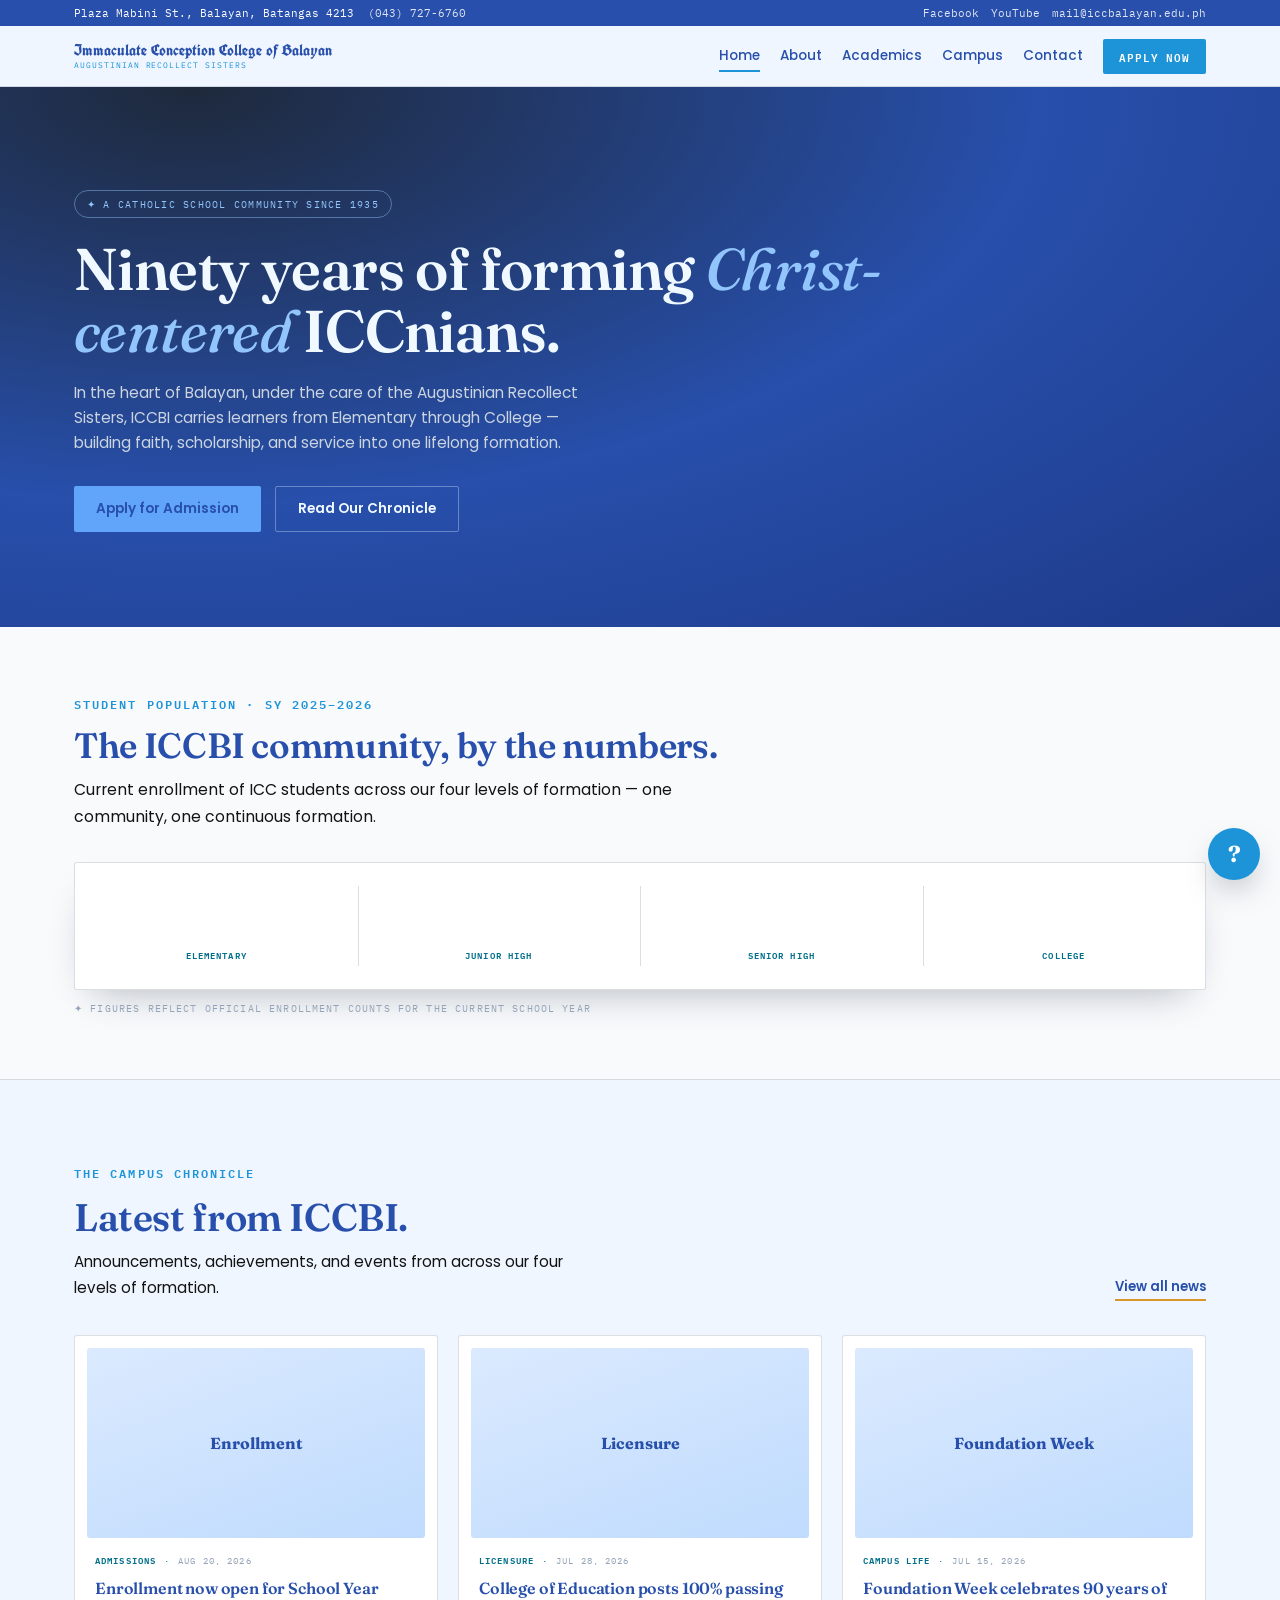
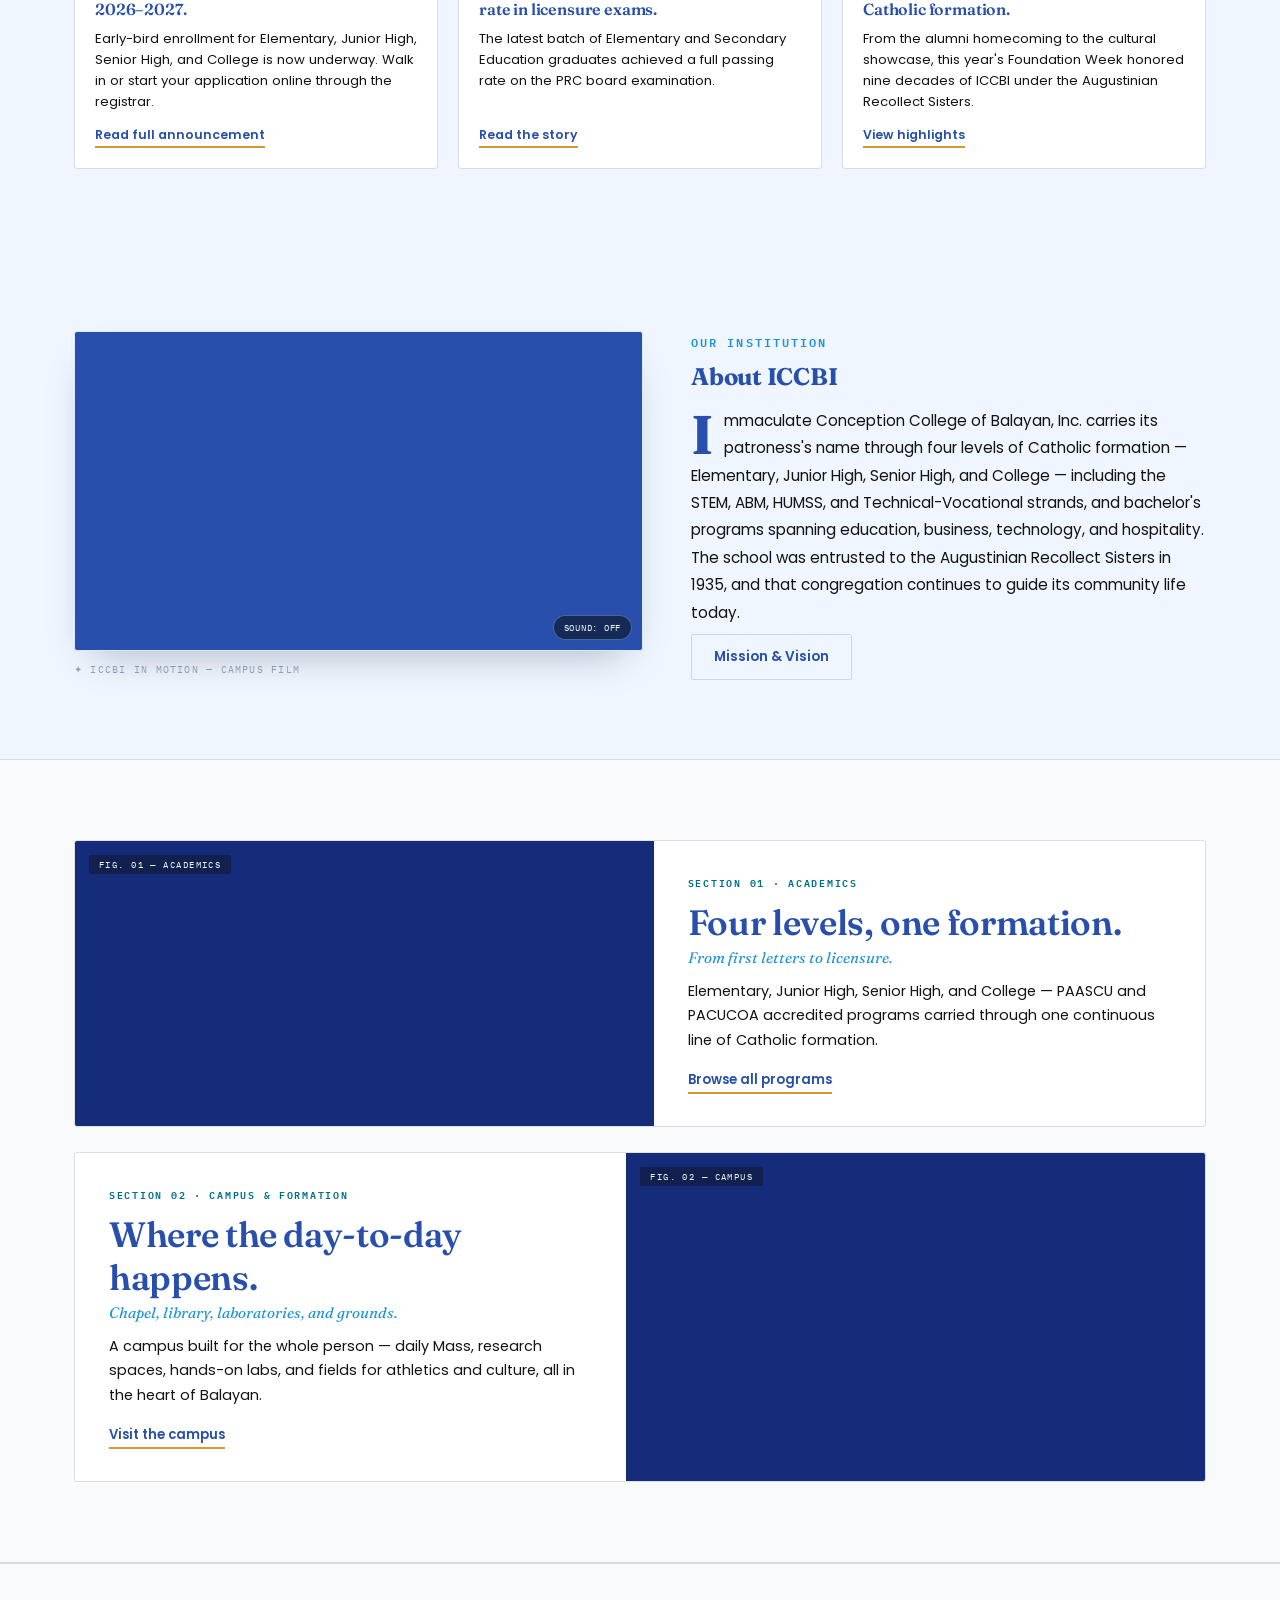
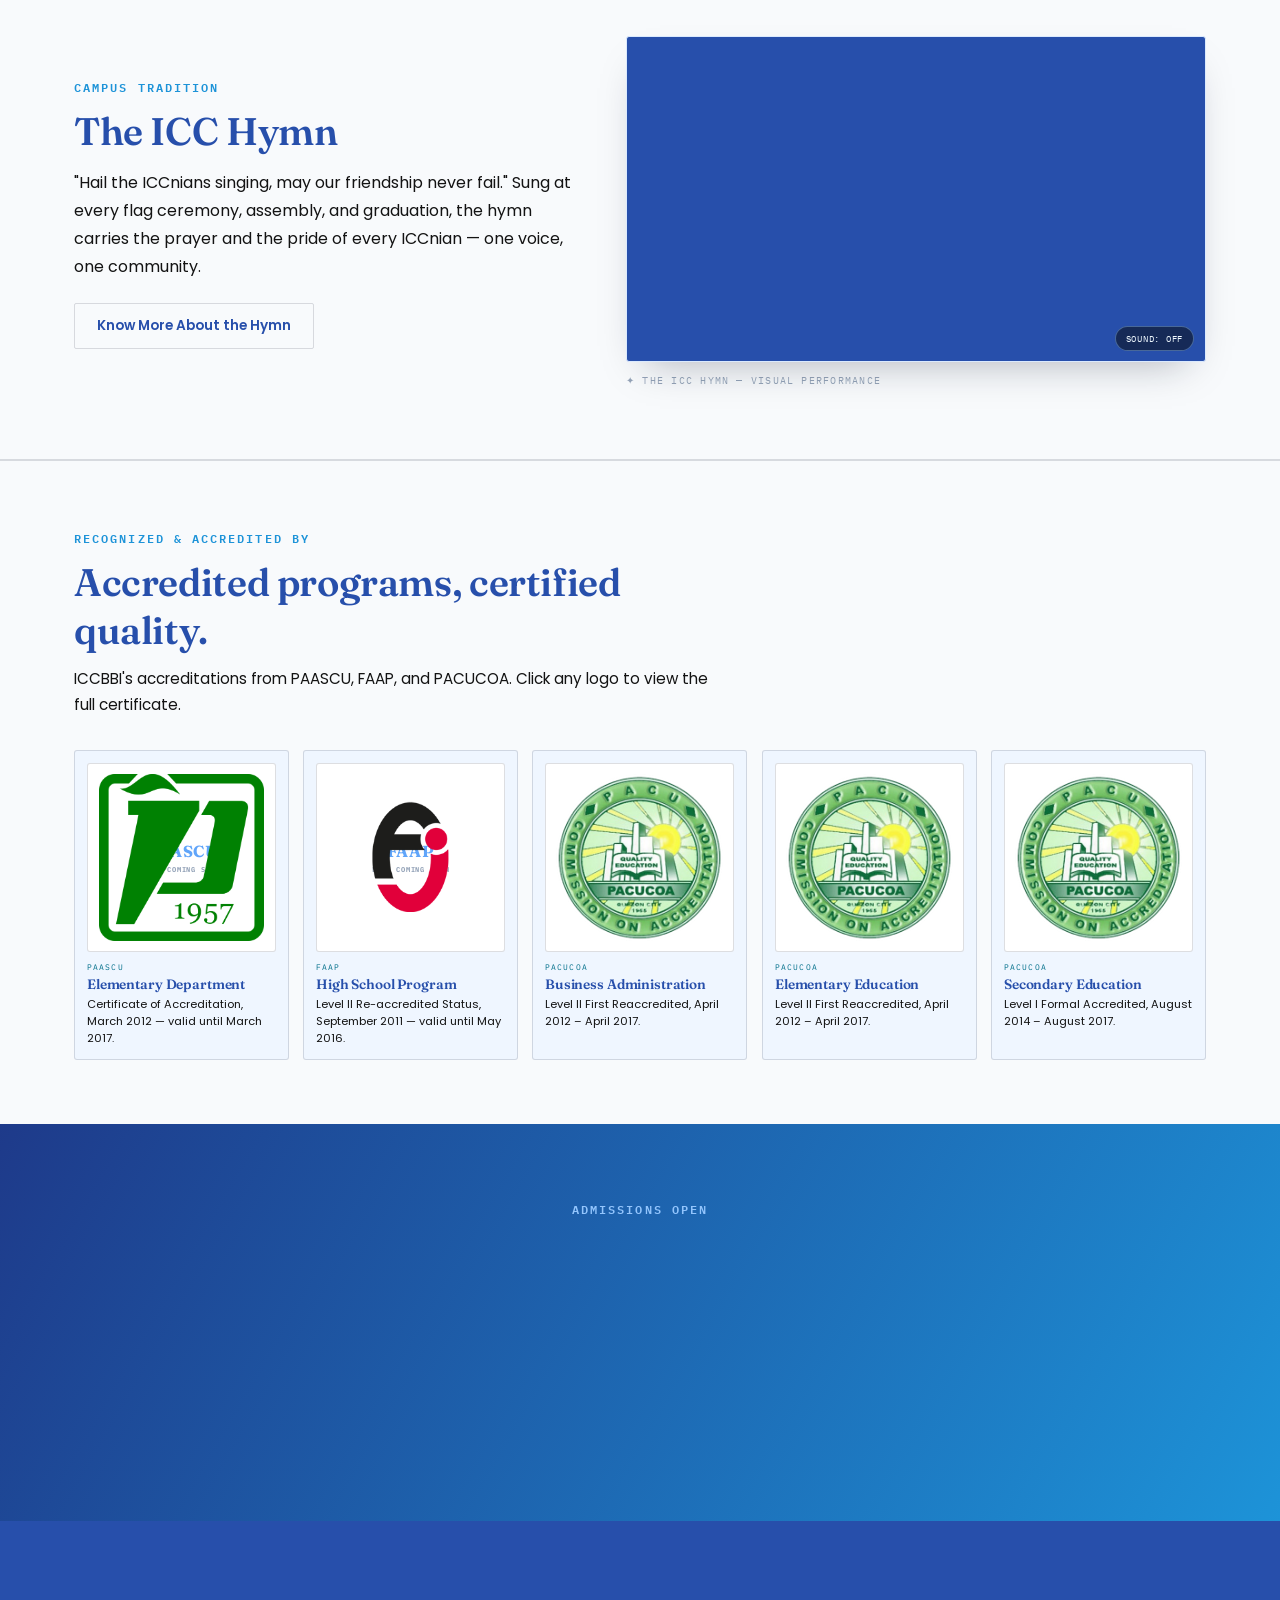
==== commit b87da668: "Add files via upload" ====
--- a/index.html
+++ b/index.html
@@ -2,7 +2,7 @@
 <html lang="en">
 <head>
     <meta charset="UTF-8">
-    <meta name="viewport" content="width=device-width, initial-scale=1.0, maximum-scale=5.0">
+    <meta name="viewport" content="width=device-width, initial-scale=1.0, maximum-scale=1.0, user-scalable=yes, viewport-fit=cover">
     <title>Immaculate Conception College of Balayan, Inc. — Redesign Concept (Blue & White)</title>
     <link rel="preconnect" href="https://fonts.googleapis.com">
     <link rel="preconnect" href="https://fonts.gstatic.com" crossorigin>
@@ -34,69 +34,32 @@
             --header-h: 64px;
         }
 
-        .c-ink {
-            color: var(--ink);
-        }
-        .c-ink-2 {
-            color: var(--ink-2);
-        }
-        .c-ink-soft {
-            color: var(--ink-soft);
-        }
-        .c-blue {
-            color: var(--blue);
-        }
-        .c-blue-deep {
-            color: var(--blue-deep);
-        }
-        .c-sky {
-            color: var(--sky);
-        }
-        .c-sky-light {
-            color: var(--sky-light);
-        }
-        .c-teal {
-            color: var(--teal);
-        }
-        .c-white {
-            color: var(--white);
-        }
-        .c-frost {
-            color: var(--frost);
-        }
-        .c-light-slate {
-            color: var(--light-slate);
-        }
-        .c-slate {
-            color: var(--slate);
-        }
-        .c-muted {
-            color: var(--muted);
-        }
-        .c-dark-muted {
-            color: var(--dark-muted);
-        }
-        .c-soft-slate {
-            color: var(--soft-slate);
-        }
-        .c-parchment {
-            color: var(--parchment);
-        }
-
+        /* ===== GLOBAL RESET ===== */
         * {
             box-sizing: border-box;
-        }
+            margin: 0;
+            padding: 0;
+        }
+
         html {
             scroll-behavior: smooth;
-        }
+            -webkit-text-size-adjust: 100%;
+            -webkit-tap-highlight-color: transparent;
+        }
+
         body {
             margin: 0;
+            padding: 0;
             background: var(--parchment);
             font-family: 'Poppins', sans-serif;
             -webkit-font-smoothing: antialiased;
             -moz-osx-font-smoothing: grayscale;
             overflow-x: hidden;
-        }
+            width: 100%;
+            min-height: 100vh;
+            min-height: 100dvh;
+        }
+
         img {
             max-width: 100%;
             display: block;
@@ -113,6 +76,7 @@
             margin: 0;
             letter-spacing: -0.01em;
         }
+
         .eyebrow {
             font-family: 'IBM Plex Mono', monospace;
             font-size: 0.72rem;
@@ -120,17 +84,21 @@
             text-transform: uppercase;
             font-weight: 600;
         }
+
+        /* ===== WRAP ===== */
         .wrap {
             max-width: 1180px;
             margin: 0 auto;
-            padding: 0 32px;
-        }
+            padding: 0 24px;
+            width: 100%;
+        }
+
         :focus-visible {
             outline: 2px solid var(--sky);
             outline-offset: 3px;
         }
 
-        /* ===== REVEAL ANIMATIONS ===== */
+        /* ===== REVEAL ===== */
         [data-reveal] {
             opacity: 0;
             transition: opacity .8s cubic-bezier(.22, 1, .36, 1), transform .8s cubic-bezier(.22, 1, .36, 1);
@@ -217,51 +185,103 @@
         .utility-bar {
             background: var(--ink);
             font-family: 'IBM Plex Mono', monospace;
-            font-size: .72rem;
+            font-size: .7rem;
+            width: 100%;
+            position: relative;
+            z-index: 55;
         }
         .utility-bar .wrap {
             display: flex;
             justify-content: space-between;
             align-items: center;
-            padding: 8px 32px;
+            padding: 6px 24px;
             flex-wrap: wrap;
-            gap: 8px;
+            gap: 4px 16px;
         }
         .utility-bar a {
             text-decoration: none;
             opacity: .85;
+            transition: opacity .2s ease;
         }
         .utility-bar a:hover {
             opacity: 1;
         }
         .utility-left {
             display: flex;
-            gap: 20px;
+            gap: 14px;
             flex-wrap: wrap;
+            font-size: .68rem;
         }
         .utility-right {
             display: flex;
-            gap: 16px;
+            gap: 12px;
             flex-wrap: wrap;
-        }
-
-        /* ===== HEADER / NAV ===== */
+            font-size: .68rem;
+        }
+
+        /* ===== COLOR UTILITIES ===== */
+        .c-ink {
+            color: var(--ink);
+        }
+        .c-ink-2 {
+            color: var(--ink-2);
+        }
+        .c-ink-soft {
+            color: var(--ink-soft);
+        }
+        .c-blue {
+            color: var(--blue);
+        }
+        .c-blue-deep {
+            color: var(--blue-deep);
+        }
+        .c-sky {
+            color: var(--sky);
+        }
+        .c-sky-light {
+            color: var(--sky-light);
+        }
+        .c-teal {
+            color: var(--teal);
+        }
+        .c-white {
+            color: var(--white);
+        }
+        .c-frost {
+            color: var(--frost);
+        }
+        .c-slate {
+            color: var(--slate);
+        }
+        .c-muted {
+            color: var(--muted);
+        }
+        .c-dark-muted {
+            color: var(--dark-muted);
+        }
+        .c-soft-slate {
+            color: var(--soft-slate);
+        }
+
+        /* ===== HEADER ===== */
         header.site {
             position: sticky;
             top: 0;
             z-index: 50;
-            background: rgba(239, 246, 255, .97);
+            background: rgba(239, 246, 255, .98);
             border-bottom: 1px solid var(--rule);
-            backdrop-filter: blur(6px);
-            -webkit-backdrop-filter: blur(6px);
+            backdrop-filter: blur(8px);
+            -webkit-backdrop-filter: blur(8px);
+            width: 100%;
         }
         nav.main {
             display: flex;
             align-items: center;
             justify-content: space-between;
-            gap: 24px;
-            padding: 12px 32px;
-            min-height: 64px;
+            gap: 16px;
+            padding: 10px 24px;
+            min-height: 60px;
+            width: 100%;
         }
         .brand {
             display: flex;
@@ -271,8 +291,8 @@
             flex-shrink: 0;
         }
         .brand img {
-            width: 48px;
-            height: 48px;
+            width: 44px;
+            height: 44px;
             object-fit: contain;
             flex-shrink: 0;
         }
@@ -284,7 +304,7 @@
         }
         .brand-text .name {
             font-family: 'UnifrakturCook', 'Fraunces', serif;
-            font-size: clamp(.72rem, 1.6vw, 1.05rem);
+            font-size: clamp(.7rem, 1.6vw, 1rem);
             font-weight: 700;
             display: block;
             white-space: nowrap;
@@ -292,18 +312,18 @@
         }
         .brand-text .sub {
             font-family: 'IBM Plex Mono', monospace;
-            font-size: .52rem;
+            font-size: .5rem;
             letter-spacing: .12em;
             text-transform: uppercase;
             display: block;
-            margin-top: 2px;
+            margin-top: 1px;
         }
 
         /* ===== DESKTOP NAV ===== */
         .nav-links {
             display: flex;
             align-items: center;
-            gap: 24px;
+            gap: 20px;
             list-style: none;
             margin: 0;
             padding: 0;
@@ -313,9 +333,9 @@
         }
         .nav-links>li>a {
             text-decoration: none;
-            font-size: .88rem;
+            font-size: .85rem;
             font-weight: 500;
-            padding: 8px 0;
+            padding: 6px 0;
             position: relative;
             white-space: nowrap;
             display: flex;
@@ -341,10 +361,10 @@
         }
         .nav-links .apply {
             background: var(--blue);
-            padding: 10px 18px;
+            padding: 8px 16px;
             border-radius: 2px;
             font-family: 'IBM Plex Mono', monospace;
-            font-size: .72rem;
+            font-size: .68rem;
             letter-spacing: .08em;
             text-transform: uppercase;
             font-weight: 600;
@@ -376,7 +396,7 @@
             background: var(--paper);
             border-bottom: 1px solid var(--rule);
             box-shadow: 0 30px 50px -30px rgba(15, 23, 42, .35);
-            padding: 34px 0 40px;
+            padding: 30px 0 36px;
             opacity: 0;
             pointer-events: none;
             transform: translateY(-10px);
@@ -394,20 +414,20 @@
             align-items: baseline;
             justify-content: space-between;
             gap: 16px;
-            margin-bottom: 22px;
+            margin-bottom: 20px;
         }
         .sub-menu .menu-head .note {
-            font-size: .8rem;
+            font-size: .78rem;
             color: var(--muted);
         }
         .sub-menu .grid {
             display: grid;
             grid-template-columns: repeat(5, 1fr);
-            gap: 16px;
+            gap: 14px;
         }
         .sub-menu .grid a {
             display: block;
-            padding: 18px 18px;
+            padding: 16px 16px;
             border-radius: 3px;
             border: 1px solid var(--rule);
             background: var(--white);
@@ -420,9 +440,9 @@
             display: block;
             font-family: 'Poppins', sans-serif;
             font-weight: 600;
-            font-size: .95rem;
+            font-size: .9rem;
             color: var(--ink);
-            margin-bottom: 6px;
+            margin-bottom: 4px;
             position: relative;
             padding-left: 0;
             transition: padding-left .25s ease;
@@ -441,8 +461,8 @@
         .sub-menu .grid a .d {
             display: block;
             font-family: 'Poppins', sans-serif;
-            font-size: .8rem;
-            line-height: 1.55;
+            font-size: .76rem;
+            line-height: 1.5;
             color: var(--ink-soft);
         }
         .sub-menu .grid a:hover {
@@ -450,16 +470,10 @@
             box-shadow: var(--shadow);
         }
         .sub-menu .grid a:hover .t {
-            padding-left: 26px;
+            padding-left: 24px;
         }
         .sub-menu .grid a:hover .t::before {
-            width: 16px;
-        }
-        .sub-menu .grid a.active-sub {
-            border-color: var(--blue);
-        }
-        .sub-menu .grid a.active-sub .t {
-            color: var(--blue);
+            width: 14px;
         }
         .has-sub:hover .sub-menu .grid a,
         .has-sub:focus-within .sub-menu .grid a {
@@ -487,21 +501,22 @@
             transition-delay: .3s, .3s, 0s, 0s;
         }
 
-        /* ===== MOBILE SUBMENU TOGGLE (hidden on desktop) ===== */
+        /* ===== MOBILE SUBMENU TOGGLE ===== */
         .mobile-submenu-toggle {
             display: none;
             background: none;
             border: none;
             cursor: pointer;
             padding: 0 0 0 6px;
-            font-size: .65rem;
-            color: var(--ink);
+            font-size: .6rem;
+            color: var(--muted);
             transition: transform .3s ease;
             line-height: 1;
             flex-shrink: 0;
         }
         .mobile-submenu-toggle.open {
             transform: rotate(180deg);
+            color: var(--blue);
         }
 
         /* ===== HAMBURGER ===== */
@@ -510,29 +525,29 @@
             background: none;
             border: none;
             cursor: pointer;
-            padding: 6px;
+            padding: 4px;
             flex-shrink: 0;
             z-index: 100;
             border-radius: 4px;
         }
         .hamburger span {
             display: block;
-            width: 26px;
+            width: 24px;
             height: 2.5px;
             background: var(--ink);
-            margin: 5px 0;
-            transition: transform .3s ease, opacity .3s ease, background .3s ease;
+            margin: 4.5px 0;
+            transition: transform .3s ease, opacity .3s ease;
             border-radius: 2px;
         }
         .hamburger.open span:nth-child(1) {
-            transform: translateY(7.5px) rotate(45deg);
+            transform: translateY(7px) rotate(45deg);
         }
         .hamburger.open span:nth-child(2) {
             opacity: 0;
             transform: scaleX(0);
         }
         .hamburger.open span:nth-child(3) {
-            transform: translateY(-7.5px) rotate(-45deg);
+            transform: translateY(-7px) rotate(-45deg);
         }
 
         /* ===== MOBILE OVERLAY ===== */
@@ -555,7 +570,12 @@
             position: relative;
             background: radial-gradient(120% 140% at 15% 0%, var(--ink-2) 0%, var(--ink) 55%, var(--blue-deep) 100%);
             overflow: hidden;
-            padding: 96px 0 80px;
+            padding: 80px 0 72px;
+            width: 100%;
+            min-height: 60vh;
+            min-height: 60dvh;
+            display: flex;
+            align-items: center;
         }
         .hero::before {
             content: "";
@@ -566,13 +586,14 @@
             background-position: center;
             background-repeat: no-repeat;
             filter: brightness(.15) saturate(.2);
-            opacity: .5;
+            opacity: .4;
             z-index: 0;
             pointer-events: none;
         }
         .hero>.wrap {
             position: relative;
             z-index: 1;
+            width: 100%;
         }
         .hero .wrap>div {
             max-width: 820px;
@@ -582,16 +603,16 @@
             align-items: center;
             gap: 10px;
             border: 1px solid rgba(147, 197, 253, .45);
-            padding: 7px 14px;
+            padding: 6px 12px;
             border-radius: 999px;
             font-family: 'IBM Plex Mono', monospace;
-            font-size: .68rem;
+            font-size: .65rem;
             letter-spacing: .12em;
             text-transform: uppercase;
-            margin-bottom: 26px;
+            margin-bottom: 20px;
         }
         .hero h1 {
-            font-size: clamp(2rem, 4.6vw, 4.1rem);
+            font-size: clamp(2rem, 4.6vw, 4rem);
             font-weight: 600;
             line-height: 1.05;
         }
@@ -603,11 +624,11 @@
             font-size: clamp(.95rem, 1.2vw, 1.08rem);
             line-height: 1.65;
             max-width: 56ch;
-            margin: 22px 0 34px;
+            margin: 18px 0 30px;
         }
         .hero-ctas {
             display: flex;
-            gap: 16px;
+            gap: 14px;
             flex-wrap: wrap;
         }
 
@@ -616,10 +637,10 @@
             display: inline-flex;
             align-items: center;
             gap: 8px;
-            padding: 14px 24px;
+            padding: 12px 22px;
             text-decoration: none;
             font-weight: 600;
-            font-size: .9rem;
+            font-size: .85rem;
             border-radius: 2px;
             font-family: 'Poppins', sans-serif;
             transition: transform .2s ease, background .2s ease, box-shadow .2s ease, border-color .2s ease;
@@ -637,6 +658,7 @@
         .btn-ghost {
             border: 1px solid rgba(224, 242, 254, .35);
             background: transparent;
+            color: var(--frost);
         }
         .btn-ghost:hover {
             border-color: var(--sky-light);
@@ -653,19 +675,20 @@
 
         /* ===== SECTIONS ===== */
         section {
-            padding: 96px 0;
+            padding: 80px 0;
+            width: 100%;
         }
         .section-head {
             max-width: 640px;
-            margin-bottom: 52px;
+            margin-bottom: 44px;
         }
         .section-head h2 {
-            font-size: clamp(1.6rem, 3vw, 2.5rem);
+            font-size: clamp(1.6rem, 3vw, 2.4rem);
             font-weight: 600;
-            margin-top: 10px;
+            margin-top: 8px;
         }
         .section-head p {
-            margin-top: 14px;
+            margin-top: 12px;
             line-height: 1.7;
             font-size: clamp(.95rem, 1.02vw, 1.02rem);
         }
@@ -674,21 +697,21 @@
         .numbers {
             background: var(--paper);
             border-bottom: 1px solid var(--rule);
-            padding: 76px 0;
+            padding: 64px 0;
         }
         .numbers-head {
             max-width: 680px;
-            margin-bottom: 38px;
+            margin-bottom: 32px;
         }
         .numbers-head h2 {
-            font-size: clamp(1.5rem, 2.8vw, 2.3rem);
+            font-size: clamp(1.5rem, 2.8vw, 2.2rem);
             font-weight: 600;
+            margin-top: 8px;
+        }
+        .numbers-head p {
             margin-top: 10px;
-        }
-        .numbers-head p {
-            margin-top: 12px;
             line-height: 1.7;
-            font-size: 1rem;
+            font-size: .98rem;
         }
         .num-grid {
             display: grid;
@@ -701,7 +724,7 @@
         }
         .num-cell {
             text-align: center;
-            padding: 30px 12px;
+            padding: 26px 10px;
             position: relative;
         }
         .num-cell+.num-cell::before {
@@ -721,7 +744,7 @@
             overflow: hidden;
             font-family: 'Fraunces', serif;
             font-weight: 700;
-            font-size: clamp(1.5rem, 3vw, 2.5rem);
+            font-size: clamp(1.5rem, 3vw, 2.4rem);
             font-variant-numeric: lining-nums;
             color: var(--ink);
         }
@@ -730,11 +753,11 @@
         }
         .num-cell .lbl {
             font-family: 'IBM Plex Mono', monospace;
-            font-size: .6rem;
+            font-size: .58rem;
             letter-spacing: .12em;
             text-transform: uppercase;
             display: block;
-            margin-top: 8px;
+            margin-top: 6px;
             opacity: 0;
             transform: translateY(8px);
             transition: opacity .5s ease, transform .5s ease;
@@ -758,9 +781,9 @@
             transition-delay: 1.2s;
         }
         .numbers-note {
-            margin-top: 14px;
+            margin-top: 12px;
             font-family: 'IBM Plex Mono', monospace;
-            font-size: .62rem;
+            font-size: .6rem;
             letter-spacing: .12em;
             text-transform: uppercase;
             color: var(--muted);
@@ -774,23 +797,23 @@
             display: flex;
             align-items: flex-end;
             justify-content: space-between;
-            gap: 24px;
+            gap: 20px;
             flex-wrap: wrap;
             max-width: none;
-            margin-bottom: 40px;
+            margin-bottom: 34px;
         }
         .news .section-head .sh-text {
-            max-width: 520px;
+            max-width: 500px;
         }
         .news .section-head p {
-            margin-top: 10px;
+            margin-top: 8px;
             line-height: 1.7;
             font-size: clamp(.95rem, 1.02vw, 1.02rem);
         }
         .news .section-head .view-all {
             font-family: 'Poppins', sans-serif;
             font-weight: 600;
-            font-size: .85rem;
+            font-size: .82rem;
             color: var(--ink);
             border-bottom: 2px solid var(--gold);
             padding-bottom: 2px;
@@ -803,13 +826,13 @@
         .news-grid {
             display: grid;
             grid-template-columns: repeat(3, 1fr);
-            gap: 22px;
+            gap: 20px;
         }
         .news-card {
             background: var(--white);
             border: 1px solid var(--rule);
             border-radius: 3px;
-            padding: 14px 14px 24px;
+            padding: 12px 12px 20px;
             display: flex;
             flex-direction: column;
             transition: transform .2s ease, box-shadow .2s ease, border-color .2s ease;
@@ -825,7 +848,7 @@
             aspect-ratio: 16/9;
             border-radius: 3px;
             overflow: hidden;
-            margin-bottom: 16px;
+            margin-bottom: 14px;
             background: linear-gradient(160deg, var(--parchment-deep), var(--soft-slate));
         }
         .news-photo img {
@@ -847,11 +870,11 @@
             justify-content: center;
             font-family: 'Fraunces', serif;
             font-weight: 700;
-            font-size: 1.1rem;
+            font-size: 1rem;
             color: var(--ink);
         }
         .news-card .nc-body {
-            padding: 0 12px;
+            padding: 0 8px;
             display: flex;
             flex-direction: column;
             flex: 1;
@@ -859,10 +882,10 @@
         .news-card .nc-meta {
             display: flex;
             align-items: center;
-            gap: 10px;
-            margin-bottom: 12px;
+            gap: 8px;
+            margin-bottom: 10px;
             font-family: 'IBM Plex Mono', monospace;
-            font-size: .62rem;
+            font-size: .58rem;
             letter-spacing: .12em;
             text-transform: uppercase;
             color: var(--muted);
@@ -877,24 +900,24 @@
         }
         .news-card h4 {
             font-family: 'Fraunces', serif;
-            font-size: clamp(1rem, 1.12vw, 1.12rem);
+            font-size: clamp(1rem, 1.12vw, 1.1rem);
             font-weight: 600;
             color: var(--ink);
             line-height: 1.3;
-            margin: 0 0 10px;
+            margin: 0 0 8px;
             letter-spacing: -0.01em;
         }
         .news-card p {
-            font-size: .85rem;
-            line-height: 1.65;
+            font-size: .82rem;
+            line-height: 1.6;
             color: var(--ink-soft);
-            margin: 0 0 16px;
+            margin: 0 0 14px;
             flex: 1;
         }
         .news-card .read {
             font-family: 'Poppins', sans-serif;
             font-weight: 600;
-            font-size: .8rem;
+            font-size: .78rem;
             color: var(--ink);
             border-bottom: 2px solid var(--gold);
             padding-bottom: 2px;
@@ -912,9 +935,8 @@
         .about-top {
             display: grid;
             grid-template-columns: 1.05fr .95fr;
-            gap: 56px;
+            gap: 48px;
             align-items: center;
-            margin-bottom: 0;
         }
         .video-frame {
             position: relative;
@@ -933,19 +955,19 @@
         }
         .video-sound {
             position: absolute;
-            right: 12px;
-            bottom: 12px;
+            right: 10px;
+            bottom: 10px;
             font-family: 'IBM Plex Mono', monospace;
-            font-size: .62rem;
+            font-size: .58rem;
             letter-spacing: .08em;
             border: 1px solid rgba(147, 197, 253, .4);
-            padding: 7px 12px;
+            padding: 5px 10px;
             border-radius: 999px;
             cursor: pointer;
             backdrop-filter: blur(4px);
             -webkit-backdrop-filter: blur(4px);
             background: rgba(15, 23, 42, .65);
-            transition: background .2s ease, color .2s ease;
+            transition: background .2s ease;
             color: var(--frost);
         }
         .video-sound:hover {
@@ -953,10 +975,10 @@
         }
         .video-caption {
             font-family: 'IBM Plex Mono', monospace;
-            font-size: .68rem;
+            font-size: .64rem;
             letter-spacing: .12em;
             text-transform: uppercase;
-            margin: 14px 0 0;
+            margin: 12px 0 0;
             color: var(--muted);
         }
         .about-copy p {
@@ -965,12 +987,12 @@
         }
         .about-copy p:first-of-type::first-letter {
             font-family: 'Fraunces', serif;
-            font-size: 3.6rem;
+            font-size: 3.4rem;
             font-weight: 700;
             float: left;
             line-height: .8;
             padding-right: 10px;
-            padding-top: 8px;
+            padding-top: 6px;
             color: var(--ink);
         }
 
@@ -983,7 +1005,7 @@
         .plate-grid {
             display: flex;
             flex-direction: column;
-            gap: 28px;
+            gap: 24px;
         }
         .plate {
             display: grid;
@@ -1008,7 +1030,7 @@
         }
         .plate-photo {
             position: relative;
-            min-height: 320px;
+            min-height: 280px;
             overflow: hidden;
             background: var(--blue-deep);
         }
@@ -1035,36 +1057,36 @@
         }
         .plate-photo .fig {
             position: absolute;
-            left: 16px;
-            top: 16px;
+            left: 14px;
+            top: 14px;
             z-index: 1;
             font-family: 'IBM Plex Mono', monospace;
-            font-size: .6rem;
+            font-size: .56rem;
             letter-spacing: .16em;
             text-transform: uppercase;
             color: var(--frost);
             background: rgba(15, 23, 42, .55);
-            padding: 6px 10px;
+            padding: 4px 10px;
             border-radius: 2px;
         }
         .plate-body {
-            padding: 38px 40px;
+            padding: 32px 34px;
             display: flex;
             flex-direction: column;
             justify-content: center;
         }
         .plate-body .kicker {
             font-family: 'IBM Plex Mono', monospace;
-            font-size: .64rem;
+            font-size: .6rem;
             letter-spacing: .18em;
             text-transform: uppercase;
             color: var(--teal);
             font-weight: 600;
             display: block;
-            margin-bottom: 12px;
+            margin-bottom: 10px;
         }
         .plate-body h2 {
-            font-size: clamp(1.5rem, 2.8vw, 2.3rem);
+            font-size: clamp(1.5rem, 2.8vw, 2.2rem);
             font-weight: 600;
             color: var(--ink);
         }
@@ -1073,18 +1095,18 @@
             font-style: italic;
             font-size: clamp(.95rem, 1.05vw, 1.05rem);
             color: var(--blue);
-            margin: 6px 0 14px;
+            margin: 4px 0 12px;
         }
         .plate-body p {
-            font-size: .92rem;
+            font-size: .9rem;
             line-height: 1.7;
             color: var(--ink-soft);
-            margin: 0 0 22px;
+            margin: 0 0 18px;
         }
         .plate-link {
             font-family: 'Poppins', sans-serif;
             font-weight: 600;
-            font-size: .85rem;
+            font-size: .82rem;
             color: var(--ink);
             border-bottom: 2px solid var(--gold);
             padding-bottom: 2px;
@@ -1100,34 +1122,34 @@
             background: var(--paper);
             border-top: 1px solid var(--rule);
             border-bottom: 1px solid var(--rule);
-            padding: 88px 0;
+            padding: 72px 0;
         }
         .hymn-grid {
             display: grid;
             grid-template-columns: 1fr 1.15fr;
-            gap: 56px;
+            gap: 48px;
             align-items: center;
         }
         .hymn-copy h2 {
-            font-size: clamp(1.6rem, 3vw, 2.5rem);
+            font-size: clamp(1.6rem, 3vw, 2.4rem);
             font-weight: 600;
-            margin-top: 10px;
+            margin-top: 8px;
         }
         .hymn-copy p {
             font-size: clamp(.95rem, 1rem, 1rem);
             line-height: 1.75;
             color: var(--ink-soft);
-            margin: 16px 0 26px;
-        }
-
-        /* ===== PARTNERS / ACCREDITATIONS ===== */
+            margin: 14px 0 22px;
+        }
+
+        /* ===== PARTNERS ===== */
         .partners {
             background: var(--paper);
             border-top: 1px solid var(--rule);
-            padding: 72px 0;
+            padding: 64px 0;
         }
         .partners .section-head {
-            margin-bottom: 36px;
+            margin-bottom: 32px;
         }
         .accred-grid {
             display: grid;
@@ -1138,7 +1160,7 @@
             background: var(--parchment);
             border: 1px solid var(--rule);
             border-radius: 3px;
-            padding: 14px;
+            padding: 12px;
             transition: transform .2s ease, box-shadow .2s ease, border-color .2s ease;
             cursor: pointer;
         }
@@ -1157,7 +1179,7 @@
             overflow: hidden;
             background: var(--white);
             border: 1px solid var(--rule);
-            margin-bottom: 12px;
+            margin-bottom: 10px;
         }
         .accred-logo img {
             position: absolute;
@@ -1165,25 +1187,25 @@
             width: 100%;
             height: 100%;
             object-fit: contain;
-            padding: 12px;
+            padding: 10px;
         }
         .logo-fallback {
             position: absolute;
             inset: 0;
             display: flex;
             flex-direction: column;
-            gap: 6px;
+            gap: 4px;
             align-items: center;
             justify-content: center;
             font-family: 'Fraunces', serif;
             font-weight: 700;
-            font-size: 1.05rem;
+            font-size: 1rem;
             letter-spacing: .05em;
             color: var(--sky);
         }
         .logo-fallback small {
             font-family: 'IBM Plex Mono', monospace;
-            font-size: .5rem;
+            font-size: .45rem;
             letter-spacing: .12em;
             text-transform: uppercase;
             color: var(--muted);
@@ -1198,7 +1220,7 @@
             background: rgba(30, 58, 138, .6);
             color: var(--frost);
             font-family: 'IBM Plex Mono', monospace;
-            font-size: .55rem;
+            font-size: .5rem;
             letter-spacing: .14em;
             text-transform: uppercase;
             opacity: 0;
@@ -1210,21 +1232,21 @@
         }
         .accred-card .body-tag {
             font-family: 'IBM Plex Mono', monospace;
-            font-size: .55rem;
+            font-size: .5rem;
             letter-spacing: .14em;
             text-transform: uppercase;
             color: var(--teal);
             display: block;
-            margin-bottom: 6px;
+            margin-bottom: 4px;
         }
         .accred-card h4 {
-            font-size: .92rem;
+            font-size: .85rem;
             font-weight: 600;
-            margin-bottom: 6px;
+            margin-bottom: 4px;
             color: var(--ink);
         }
         .accred-card p {
-            font-size: .74rem;
+            font-size: .7rem;
             line-height: 1.5;
             margin: 0;
             color: var(--ink-soft);
@@ -1238,7 +1260,7 @@
             display: flex;
             align-items: center;
             justify-content: center;
-            padding: 20px;
+            padding: 16px;
         }
         .cert-lightbox[hidden] {
             display: none;
@@ -1280,12 +1302,12 @@
             display: flex;
             align-items: center;
             justify-content: center;
-            padding: 24px 22px;
+            padding: 20px 18px;
             border-right: 1px solid var(--rule);
         }
         .cert-image img {
             max-width: 100%;
-            max-height: min(500px, 62vh);
+            max-height: min(460px, 58vh);
             object-fit: contain;
             background: var(--white);
             box-shadow: 0 10px 26px -10px rgba(2, 6, 23, .3);
@@ -1296,26 +1318,26 @@
             flex-direction: column;
             align-items: center;
             justify-content: center;
-            gap: 12px;
+            gap: 10px;
             font-family: 'IBM Plex Mono', monospace;
-            font-size: .72rem;
+            font-size: .7rem;
             color: var(--muted);
             text-align: center;
-            padding: 20px;
+            padding: 16px;
             line-height: 1.6;
             letter-spacing: .05em;
         }
         .cert-empty svg {
-            width: 40px;
-            height: 40px;
+            width: 36px;
+            height: 36px;
             opacity: .55;
         }
         .cert-info {
-            padding: 30px 30px 26px;
+            padding: 24px 24px 22px;
             display: flex;
             flex-direction: column;
-            gap: 15px;
-            max-height: min(560px, 84vh);
+            gap: 12px;
+            max-height: min(520px, 80vh);
             overflow-y: auto;
             background: var(--white);
         }
@@ -1326,7 +1348,7 @@
             margin-bottom: auto;
         }
         .cert-info::-webkit-scrollbar {
-            width: 6px;
+            width: 5px;
         }
         .cert-info::-webkit-scrollbar-track {
             background: transparent;
@@ -1344,13 +1366,13 @@
         .cert-info .cert-eyebrow::before {
             content: "";
             display: inline-block;
-            width: 18px;
+            width: 16px;
             height: 1px;
             background: var(--blue);
         }
         .cert-info h3 {
             font-family: 'Fraunces', serif;
-            font-size: clamp(1.1rem, 1.9vw, 1.45rem);
+            font-size: clamp(1.1rem, 1.8vw, 1.4rem);
             font-weight: 600;
             line-height: 1.3;
             color: var(--ink);
@@ -1358,7 +1380,7 @@
         }
         .cert-info .cert-desc {
             font-family: 'Poppins', sans-serif;
-            font-size: .9rem;
+            font-size: .88rem;
             line-height: 1.7;
             color: var(--ink-soft);
             margin: 0;
@@ -1375,22 +1397,22 @@
         .cert-meta {
             display: grid;
             grid-template-columns: 1fr 1fr;
-            gap: 14px 18px;
-            padding: 16px 18px;
+            gap: 12px 16px;
+            padding: 14px 16px;
             background: var(--parchment);
             border-radius: 3px;
             border: 1px solid var(--rule);
-            margin-top: 4px;
+            margin-top: 2px;
         }
         .cert-meta-item {
             display: flex;
             flex-direction: column;
-            gap: 5px;
+            gap: 4px;
             min-width: 0;
         }
         .cert-meta-item span {
             font-family: 'IBM Plex Mono', monospace;
-            font-size: .56rem;
+            font-size: .5rem;
             letter-spacing: .14em;
             text-transform: uppercase;
             color: var(--muted);
@@ -1399,23 +1421,23 @@
         .cert-meta-item strong {
             font-family: 'Poppins', sans-serif;
             font-weight: 600;
-            font-size: .84rem;
+            font-size: .8rem;
             color: var(--ink);
             word-break: break-word;
             line-height: 1.35;
         }
         .cert-close {
             position: absolute;
-            top: 12px;
-            right: 12px;
-            width: 38px;
-            height: 38px;
+            top: 10px;
+            right: 10px;
+            width: 34px;
+            height: 34px;
             border-radius: 50%;
             background: var(--ink);
             color: var(--white);
             border: none;
             cursor: pointer;
-            font-size: .95rem;
+            font-size: .9rem;
             box-shadow: var(--shadow);
             transition: background .2s ease, transform .2s ease;
             z-index: 3;
@@ -1433,16 +1455,16 @@
         .cta-band {
             background: linear-gradient(120deg, var(--blue-deep), var(--blue));
             text-align: center;
-            padding: 88px 0;
+            padding: 72px 0;
         }
         .cta-band h2 {
-            font-size: clamp(1.6rem, 3.6vw, 2.9rem);
+            font-size: clamp(1.6rem, 3.6vw, 2.8rem);
             color: var(--frost);
-            margin-top: 10px;
+            margin-top: 8px;
         }
         .cta-band p {
             max-width: 52ch;
-            margin: 16px auto 32px;
+            margin: 14px auto 28px;
             line-height: 1.6;
             color: var(--soft-slate);
         }
@@ -1461,22 +1483,23 @@
         /* ===== FOOTER ===== */
         footer {
             background: var(--ink);
-            padding: 72px 0 28px;
+            padding: 60px 0 24px;
+            width: 100%;
         }
         .footer-grid {
             display: grid;
             grid-template-columns: 1.4fr 1fr 1fr 1.2fr;
-            gap: 40px;
-            margin-bottom: 56px;
+            gap: 32px;
+            margin-bottom: 44px;
         }
         .footer-brand {
             display: flex;
-            gap: 14px;
+            gap: 12px;
             align-items: flex-start;
         }
         .footer-brand img {
-            width: 56px;
-            height: 56px;
+            width: 50px;
+            height: 50px;
             object-fit: contain;
             flex-shrink: 0;
             filter: brightness(0) invert(1);
@@ -1485,21 +1508,21 @@
             font-family: 'Fraunces', serif;
             font-weight: 600;
             color: var(--frost);
-            font-size: 1.05rem;
+            font-size: 1rem;
         }
         .footer-brand p {
-            font-size: .86rem;
+            font-size: .82rem;
             line-height: 1.6;
-            margin-top: 10px;
-            max-width: 32ch;
+            margin-top: 8px;
+            max-width: 30ch;
             color: var(--muted);
         }
         footer h5 {
             font-family: 'IBM Plex Mono', monospace;
-            font-size: .72rem;
+            font-size: .68rem;
             text-transform: uppercase;
             letter-spacing: .1em;
-            margin-bottom: 16px;
+            margin-bottom: 14px;
             color: var(--sky-light);
         }
         footer ul {
@@ -1508,11 +1531,11 @@
             padding: 0;
             display: flex;
             flex-direction: column;
-            gap: 10px;
+            gap: 8px;
         }
         footer a {
             text-decoration: none;
-            font-size: .88rem;
+            font-size: .84rem;
             color: var(--muted);
             transition: color .2s ease;
         }
@@ -1521,34 +1544,34 @@
         }
         footer ul li.c-muted {
             color: var(--muted);
-            font-size: .88rem;
+            font-size: .84rem;
         }
         .footer-bottom {
             border-top: 1px solid rgba(148, 163, 184, .18);
-            padding-top: 24px;
+            padding-top: 20px;
             display: flex;
             justify-content: space-between;
             flex-wrap: wrap;
-            gap: 12px;
+            gap: 10px;
             font-family: 'IBM Plex Mono', monospace;
-            font-size: .72rem;
+            font-size: .68rem;
             color: var(--dark-muted);
         }
 
         /* ===== GUIDE FAB ===== */
         .guide-fab {
             position: fixed;
-            right: 24px;
-            bottom: 24px;
+            right: 20px;
+            bottom: 20px;
             z-index: 90;
-            width: 56px;
-            height: 56px;
+            width: 52px;
+            height: 52px;
             border-radius: 50%;
             background: var(--blue);
             border: none;
             cursor: pointer;
             font-family: 'Fraunces', serif;
-            font-size: 1.5rem;
+            font-size: 1.4rem;
             font-weight: 700;
             box-shadow: 0 14px 32px -12px rgba(15, 23, 42, .5);
             display: flex;
@@ -1566,16 +1589,16 @@
         }
         .guide-panel {
             position: fixed;
-            right: 24px;
-            bottom: 92px;
+            right: 20px;
+            bottom: 84px;
             z-index: 90;
-            width: 320px;
-            max-width: calc(100vw - 48px);
+            width: 300px;
+            max-width: calc(100vw - 40px);
             background: var(--paper);
             border: 1px solid var(--rule);
             border-radius: 10px;
             box-shadow: var(--shadow);
-            padding: 24px;
+            padding: 20px;
             transform: translateY(14px) scale(.98);
             opacity: 0;
             pointer-events: none;
@@ -1590,19 +1613,19 @@
             display: flex;
             align-items: flex-start;
             justify-content: space-between;
-            gap: 12px;
+            gap: 10px;
         }
         .guide-panel h4 {
-            font-size: 1.08rem;
+            font-size: 1rem;
             font-weight: 600;
-            margin-top: 6px;
+            margin-top: 4px;
             color: var(--ink);
         }
         .guide-dismiss {
             background: none;
             border: none;
             cursor: pointer;
-            font-size: 1.1rem;
+            font-size: 1rem;
             line-height: 1;
             padding: 2px 4px;
             margin-top: -2px;
@@ -1610,24 +1633,24 @@
         }
         .guide-list {
             list-style: none;
-            margin: 16px 0 0;
+            margin: 14px 0 0;
             padding: 0;
             display: flex;
             flex-direction: column;
-            gap: 13px;
+            gap: 11px;
         }
         .guide-list li {
             display: flex;
-            gap: 10px;
+            gap: 8px;
             align-items: flex-start;
         }
         .guide-list .gnum {
             font-family: 'IBM Plex Mono', monospace;
-            font-size: .68rem;
+            font-size: .62rem;
             border: 1px solid var(--sky);
             border-radius: 50%;
-            width: 22px;
-            height: 22px;
+            width: 20px;
+            height: 20px;
             flex-shrink: 0;
             display: flex;
             align-items: center;
@@ -1637,16 +1660,16 @@
         }
         .guide-list p {
             margin: 0;
-            font-size: .85rem;
-            line-height: 1.55;
+            font-size: .8rem;
+            line-height: 1.5;
             color: var(--ink-soft);
         }
         .guide-panel .btn-primary {
             width: 100%;
             justify-content: center;
-            margin-top: 18px;
-            padding: 11px 20px;
-            font-size: .82rem;
+            margin-top: 16px;
+            padding: 10px 18px;
+            font-size: .78rem;
         }
 
         /* ============================================================
@@ -1656,16 +1679,13 @@
         /* ---- 1100px ---- */
         @media (max-width:1100px) {
             .nav-links {
-                gap: 16px;
+                gap: 14px;
             }
             .nav-links>li>a {
-                font-size: .84rem;
+                font-size: .8rem;
             }
             .brand-text .name {
-                font-size: clamp(.7rem, 1.5vw, .9rem);
-            }
-            .brand-text .sub {
-                font-size: .5rem;
+                font-size: clamp(.65rem, 1.4vw, .85rem);
             }
             .sub-menu .grid {
                 grid-template-columns: repeat(3, 1fr);
@@ -1674,13 +1694,23 @@
 
         /* ---- 992px — MOBILE MENU ACTIVATES ---- */
         @media (max-width:992px) {
-            /* header */
+            .wrap {
+                padding: 0 16px;
+            }
             nav.main {
-                padding: 10px 20px;
-                min-height: 56px;
-            }
-            .wrap {
-                padding: 0 20px;
+                padding: 8px 16px;
+                min-height: 52px;
+            }
+            .utility-bar .wrap {
+                padding: 4px 16px;
+                flex-direction: column;
+                align-items: flex-start;
+                gap: 2px;
+            }
+            .utility-left,
+            .utility-right {
+                font-size: .62rem;
+                gap: 8px 12px;
             }
 
             /* hamburger */
@@ -1688,23 +1718,23 @@
                 display: block;
             }
 
-            /* nav overlay */
+            /* overlay */
             .nav-overlay {
                 display: block;
             }
 
-            /* mobile nav panel */
+            /* mobile nav */
             .nav-links {
                 position: fixed;
                 inset: 0 0 0 auto;
                 top: 0;
                 height: 100vh;
                 width: 82%;
-                max-width: 360px;
+                max-width: 340px;
                 background: var(--parchment);
                 flex-direction: column;
                 align-items: stretch;
-                padding: 80px 24px 24px;
+                padding: 72px 20px 20px;
                 gap: 0;
                 transform: translateX(100%);
                 transition: transform .35s cubic-bezier(.22, 1, .36, 1);
@@ -1725,13 +1755,13 @@
                 border-bottom: none;
             }
             .nav-links>li>a {
-                font-size: 1.05rem;
+                font-size: 1rem;
                 font-weight: 600;
                 display: flex;
                 align-items: center;
                 justify-content: space-between;
                 width: 100%;
-                padding: 16px 0;
+                padding: 14px 0;
                 white-space: normal;
             }
             .nav-links>li>a::after {
@@ -1741,19 +1771,15 @@
                 color: var(--blue);
             }
 
-            /* mobile submenu toggle — show */
+            /* mobile submenu toggle */
             .mobile-submenu-toggle {
                 display: inline-flex;
-                margin-left: 8px;
-                font-size: .7rem;
-                padding: 4px 0 4px 8px;
-                color: var(--muted);
-            }
-            .mobile-submenu-toggle.open {
-                color: var(--blue);
-            }
-
-            /* hide desktop submenu hover behavior */
+                margin-left: 6px;
+                font-size: .65rem;
+                padding: 2px 0 2px 6px;
+            }
+
+            /* hide desktop submenu hover */
             .nav-links>li.has-sub::after {
                 display: none;
             }
@@ -1764,7 +1790,7 @@
                 transform: none;
             }
 
-            /* mobile submenu — collapsed by default */
+            /* mobile submenu collapsed */
             .sub-menu {
                 position: static;
                 transform: none;
@@ -1782,7 +1808,7 @@
             }
             .sub-menu.open {
                 max-height: 800px;
-                padding: 4px 0 12px 0;
+                padding: 2px 0 10px 0;
                 opacity: 1;
             }
             .sub-menu .menu-head {
@@ -1790,7 +1816,7 @@
             }
             .sub-menu .grid {
                 grid-template-columns: 1fr;
-                gap: 8px;
+                gap: 6px;
                 padding: 0;
             }
             .sub-menu .grid a {
@@ -1798,15 +1824,15 @@
                 transform: none;
                 border: none;
                 background: var(--white);
-                padding: 14px 16px;
+                padding: 12px 14px;
                 box-shadow: 0 2px 8px rgba(0, 0, 0, .06);
                 border-radius: 4px;
                 transition: background .2s ease, box-shadow .2s ease;
                 border: 1px solid transparent;
             }
             .sub-menu .grid a .t {
-                font-size: .95rem;
-                margin-bottom: 4px;
+                font-size: .9rem;
+                margin-bottom: 2px;
                 padding-left: 0 !important;
             }
             .sub-menu .grid a .t::before {
@@ -1818,19 +1844,18 @@
                 border-color: var(--sky);
             }
             .sub-menu .grid a .d {
-                font-size: .78rem;
+                font-size: .74rem;
                 line-height: 1.5;
             }
 
-            /* Apply button in mobile menu */
+            /* apply button in mobile */
             .nav-links .apply {
                 background: var(--blue);
-                padding: 12px 20px;
-                border-radius: 2px;
-                font-size: .75rem;
+                padding: 10px 16px;
+                font-size: .7rem;
                 text-align: center;
                 justify-content: center;
-                margin-top: 8px;
+                margin-top: 6px;
                 width: 100%;
             }
             .nav-links .apply:hover {
@@ -1839,10 +1864,12 @@
 
             /* hero */
             .hero {
-                padding: 60px 0 56px;
+                padding: 56px 0 48px;
+                min-height: 50vh;
+                min-height: 50dvh;
             }
             .hero h1 {
-                font-size: clamp(1.8rem, 5vw, 2.8rem);
+                font-size: clamp(1.6rem, 4.5vw, 2.6rem);
             }
 
             /* numbers */
@@ -1864,7 +1891,7 @@
             /* about */
             .about-top {
                 grid-template-columns: 1fr;
-                gap: 40px;
+                gap: 32px;
             }
 
             /* plates */
@@ -1876,16 +1903,16 @@
                 order: 0;
             }
             .plate-photo {
-                min-height: 220px;
+                min-height: 200px;
             }
             .plate-body {
-                padding: 28px 24px;
+                padding: 24px 20px;
             }
 
             /* hymn */
             .hymn-grid {
                 grid-template-columns: 1fr;
-                gap: 36px;
+                gap: 30px;
             }
 
             /* accreditations */
@@ -1896,22 +1923,12 @@
             /* footer */
             .footer-grid {
                 grid-template-columns: 1fr 1fr;
-                gap: 32px;
-            }
-
-            /* utility bar on mobile */
-            .utility-bar .wrap {
-                flex-direction: column;
-                align-items: flex-start;
-                padding: 6px 20px;
-            }
-            .utility-left,
-            .utility-right {
-                gap: 12px;
-                font-size: .68rem;
-            }
-            .utility-right {
-                flex-wrap: wrap;
+                gap: 28px;
+            }
+
+            /* sections */
+            section {
+                padding: 56px 0;
             }
         }
 
@@ -1923,13 +1940,13 @@
             .cert-image {
                 border-right: none;
                 border-bottom: 1px solid var(--rule);
+                padding: 16px 14px;
+            }
+            .cert-image img {
+                max-height: min(360px, 50vh);
+            }
+            .cert-info {
                 padding: 20px 16px;
-            }
-            .cert-image img {
-                max-height: min(400px, 55vh);
-            }
-            .cert-info {
-                padding: 24px 20px;
                 max-height: none;
             }
             .cert-info>:first-child {
@@ -1939,27 +1956,29 @@
                 margin-bottom: 0;
             }
             .cert-close {
-                top: 10px;
-                right: 10px;
-                width: 36px;
-                height: 36px;
+                top: 8px;
+                right: 8px;
+                width: 32px;
+                height: 32px;
+                font-size: .8rem;
             }
             .cert-meta {
                 grid-template-columns: 1fr 1fr;
-                gap: 12px;
+                gap: 10px;
             }
         }
 
         /* ---- 720px ---- */
         @media (max-width:720px) {
             section {
-                padding: 64px 0;
+                padding: 44px 0;
             }
             .wrap {
-                padding: 0 16px;
+                padding: 0 14px;
             }
             nav.main {
-                padding: 8px 16px;
+                padding: 6px 14px;
+                min-height: 48px;
             }
 
             .news-grid {
@@ -1970,17 +1989,18 @@
             }
             .footer-grid {
                 grid-template-columns: 1fr;
-                gap: 28px;
+                gap: 24px;
             }
             .footer-bottom {
                 flex-direction: column;
                 text-align: center;
             }
             .hero {
-                padding: 48px 0 40px;
+                padding: 40px 0 36px;
+                min-height: auto;
             }
             .hero h1 {
-                font-size: clamp(1.5rem, 4.5vw, 2.2rem);
+                font-size: clamp(1.4rem, 4vw, 2rem);
             }
             .hero-ctas .btn {
                 width: 100%;
@@ -1988,54 +2008,92 @@
             }
             .hero-ctas {
                 flex-direction: column;
-                gap: 12px;
+                gap: 10px;
             }
             .section-head {
-                margin-bottom: 32px;
+                margin-bottom: 28px;
             }
             .section-head h2 {
-                font-size: clamp(1.4rem, 4vw, 1.8rem);
+                font-size: clamp(1.3rem, 3.5vw, 1.7rem);
             }
             .numbers {
-                padding: 52px 0;
+                padding: 40px 0;
             }
             .num-grid {
                 grid-template-columns: 1fr 1fr;
             }
             .num-cell {
-                padding: 20px 10px;
+                padding: 16px 8px;
             }
             .num-cell .num {
-                font-size: clamp(1.3rem, 4vw, 1.8rem);
+                font-size: clamp(1.2rem, 3.5vw, 1.6rem);
             }
             .hymn-section {
-                padding: 56px 0;
+                padding: 44px 0;
             }
             .cta-band {
-                padding: 56px 0;
+                padding: 44px 0;
             }
             .cta-band .hero-ctas .btn {
                 width: 100%;
                 justify-content: center;
             }
             .plate-body {
-                padding: 20px 18px;
+                padding: 18px 16px;
             }
             .plate-body h2 {
-                font-size: clamp(1.3rem, 4vw, 1.7rem);
+                font-size: clamp(1.2rem, 3.5vw, 1.5rem);
             }
             .guide-panel {
-                right: 12px;
-                bottom: 80px;
-                width: calc(100vw - 24px);
-                padding: 20px;
+                right: 10px;
+                bottom: 72px;
+                width: calc(100vw - 20px);
+                padding: 16px;
             }
             .guide-fab {
-                right: 16px;
-                bottom: 16px;
-                width: 48px;
-                height: 48px;
-                font-size: 1.3rem;
+                right: 14px;
+                bottom: 14px;
+                width: 44px;
+                height: 44px;
+                font-size: 1.2rem;
+            }
+            .utility-bar .wrap {
+                padding: 4px 14px;
+            }
+            .utility-left,
+            .utility-right {
+                font-size: .58rem;
+                gap: 6px 10px;
+            }
+            .brand-text .name {
+                font-size: .65rem;
+                white-space: normal;
+                line-height: 1.15;
+            }
+            .brand-text .sub {
+                font-size: .42rem;
+            }
+            .brand img {
+                width: 36px;
+                height: 36px;
+            }
+            .nav-links {
+                padding: 64px 16px 16px;
+                width: 85%;
+                max-width: 300px;
+            }
+            .nav-links>li>a {
+                font-size: .92rem;
+                padding: 12px 0;
+            }
+            .sub-menu .grid a {
+                padding: 10px 12px;
+            }
+            .sub-menu .grid a .t {
+                font-size: .84rem;
+            }
+            .sub-menu .grid a .d {
+                font-size: .7rem;
             }
         }
 
@@ -2046,65 +2104,71 @@
             }
             .cert-meta {
                 grid-template-columns: 1fr 1fr;
-                gap: 10px;
-            }
-            .brand-text .name {
-                font-size: .7rem;
-                white-space: normal;
-                line-height: 1.2;
-            }
-            .brand-text .sub {
-                font-size: .45rem;
-            }
-            .brand img {
+                gap: 8px;
+            }
+            .hero-plaque {
+                font-size: .58rem;
+                padding: 4px 10px;
+                margin-bottom: 14px;
+            }
+            .hero p.lede {
+                font-size: .88rem;
+                margin: 12px 0 20px;
+            }
+            .news-card {
+                padding: 10px 10px 16px;
+            }
+            .news-card .nc-body {
+                padding: 0 4px;
+            }
+            .news-card h4 {
+                font-size: .95rem;
+            }
+            .plate-photo {
+                min-height: 160px;
+            }
+            .cert-image img {
+                max-height: 280px;
+            }
+            .cert-info {
+                padding: 16px 14px;
+            }
+            .cert-info h3 {
+                font-size: 1rem;
+            }
+            .cert-meta-item strong {
+                font-size: .74rem;
+            }
+            .footer-brand .name {
+                font-size: .9rem;
+            }
+            .footer-brand p {
+                font-size: .76rem;
+            }
+            footer h5 {
+                font-size: .62rem;
+            }
+            footer a,
+            footer ul li.c-muted {
+                font-size: .78rem;
+            }
+            .guide-panel {
+                padding: 14px;
+                bottom: 64px;
+            }
+            .guide-fab {
                 width: 40px;
                 height: 40px;
-            }
-            .utility-bar .wrap {
-                padding: 6px 16px;
-            }
-            .utility-left,
-            .utility-right {
-                font-size: .62rem;
-                gap: 8px;
-            }
-            .nav-links {
-                padding: 72px 16px 20px;
-                width: 85%;
-                max-width: 320px;
-            }
-            .nav-links>li>a {
-                font-size: .95rem;
-                padding: 14px 0;
-            }
-            .sub-menu .grid a {
-                padding: 12px 14px;
-            }
-            .sub-menu .grid a .t {
-                font-size: .88rem;
-            }
-            .sub-menu .grid a .d {
-                font-size: .72rem;
-            }
-            .hero-plaque {
-                font-size: .6rem;
-                padding: 5px 10px;
-            }
-            .hero h1 {
-                font-size: clamp(1.3rem, 5vw, 1.8rem);
-            }
-            .hero p.lede {
-                font-size: .9rem;
-                margin: 14px 0 22px;
-            }
-            .news-card {
-                padding: 10px 10px 18px;
-            }
-            .news-card .nc-body {
-                padding: 0 6px;
-            }
-            .news-card h4 {
                 font-size: 1rem;
+                right: 12px;
+                bottom: 12px;
+            }
+            .guide-list p {
+                font-size: .74rem;
+            }
+            .btn {
+                padding: 10px 16px;
+                font-size: .8rem;
             }
         }
 
@@ -2128,57 +2192,99 @@
             .accred-grid {
                 grid-template-columns: 1fr;
             }
+            .wrap {
+                padding: 0 12px;
+            }
+            nav.main {
+                padding: 4px 12px;
+                min-height: 44px;
+            }
             .brand-text .name {
-                font-size: .65rem;
+                font-size: .58rem;
             }
             .brand-text .sub {
-                font-size: .4rem;
+                font-size: .38rem;
             }
             .brand img {
-                width: 34px;
-                height: 34px;
-            }
-            .plate-photo {
-                min-height: 160px;
+                width: 30px;
+                height: 30px;
+            }
+            .hero {
+                padding: 32px 0 28px;
+            }
+            .hero h1 {
+                font-size: clamp(1.2rem, 4.5vw, 1.6rem);
+            }
+            .hero p.lede {
+                font-size: .82rem;
+            }
+            .section-head h2 {
+                font-size: 1.2rem;
             }
             .plate-body {
-                padding: 16px 14px;
+                padding: 14px 12px;
             }
             .plate-body h2 {
-                font-size: 1.2rem;
+                font-size: 1.1rem;
             }
             .plate-body .sub {
+                font-size: .8rem;
+            }
+            .plate-body p {
+                font-size: .78rem;
+            }
+            .nav-links {
+                padding: 56px 12px 12px;
+                width: 88%;
+                max-width: 280px;
+            }
+            .nav-links>li>a {
                 font-size: .85rem;
-            }
-            .plate-body p {
-                font-size: .82rem;
+                padding: 10px 0;
+            }
+            .sub-menu .grid a {
+                padding: 8px 10px;
+            }
+            .sub-menu .grid a .t {
+                font-size: .78rem;
+            }
+            .sub-menu .grid a .d {
+                font-size: .66rem;
+            }
+            .cert-image {
+                padding: 10px 8px;
+            }
+            .cert-image img {
+                max-height: 220px;
+            }
+            .cert-info {
+                padding: 14px 12px;
+            }
+            .cert-info h3 {
+                font-size: .9rem;
+            }
+            .cert-meta-item strong {
+                font-size: .7rem;
             }
             .guide-panel {
-                padding: 16px;
-                bottom: 72px;
+                padding: 12px;
+                bottom: 56px;
+                width: calc(100vw - 16px);
+                right: 8px;
             }
             .guide-fab {
-                width: 42px;
-                height: 42px;
-                font-size: 1.1rem;
-                right: 12px;
-                bottom: 12px;
-            }
-            .cert-image {
-                padding: 12px 10px;
-            }
-            .cert-info {
-                padding: 18px 14px;
-            }
-            .cert-info h3 {
-                font-size: 1rem;
-            }
-            .cert-meta-item strong {
-                font-size: .78rem;
-            }
-        }
-
-        /* ===== UTILITY: reduced motion ===== */
+                width: 36px;
+                height: 36px;
+                font-size: .9rem;
+                right: 10px;
+                bottom: 10px;
+            }
+            .footer-bottom {
+                font-size: .6rem;
+            }
+        }
+
+        /* ===== REDUCED MOTION ===== */
         @media (prefers-reduced-motion: reduce) {
             *,
             *::before,
@@ -2202,6 +2308,11 @@
             .sub-menu .grid a {
                 opacity: 1 !important;
                 transform: none !important;
+            }
+            .hero-enter {
+                opacity: 1 !important;
+                transform: none !important;
+                animation: none !important;
             }
         }
     </style>
@@ -2235,16 +2346,13 @@
                 </span>
             </a>
 
-            <!-- HAMBURGER -->
             <button class="hamburger" id="hamburger" aria-label="Toggle navigation menu" aria-expanded="false">
                 <span></span><span></span><span></span>
             </button>
 
-            <!-- NAV LINKS -->
             <ul class="nav-links" id="navLinks" role="navigation">
                 <li><a href="index.html" class="c-ink active-page">Home</a></li>
 
-                <!-- ABOUT with submenu -->
                 <li class="has-sub" id="aboutMenuItem">
                     <a href="#about" class="c-ink" id="aboutLink">
                         About
@@ -2411,11 +2519,11 @@
                 </div>
                 <div>
                     <span class="eyebrow c-blue" data-reveal="fade-up">Our Institution</span>
-                    <h2 style="margin-top:10px;" class="c-ink" data-reveal="fade-up">About ICCBI</h2>
-                    <div class="about-copy" style="margin-top:20px;" data-reveal="fade-up">
+                    <h2 style="margin-top:8px;" class="c-ink" data-reveal="fade-up">About ICCBI</h2>
+                    <div class="about-copy" style="margin-top:16px;" data-reveal="fade-up">
                         <p class="c-ink-soft">Immaculate Conception College of Balayan, Inc. carries its patroness's name through four levels of Catholic formation — Elementary, Junior High, Senior High, and College — including the STEM, ABM, HUMSS, and Technical-Vocational strands, and bachelor's programs spanning education, business, technology, and hospitality.</p>
                         <p class="c-ink-soft">The school was entrusted to the Augustinian Recollect Sisters in 1935, and that congregation continues to guide its community life today.</p>
-                        <a class="btn btn-ghost c-ink" style="border-color:var(--rule);margin-top:10px;" href="mission-vision.html">Mission &amp; Vision</a>
+                        <a class="btn btn-ghost c-ink" style="border-color:var(--rule);margin-top:8px;" href="mission-vision.html">Mission &amp; Vision</a>
                     </div>
                 </div>
             </div>
@@ -2561,7 +2669,7 @@
 <section class="cta-band">
     <div class="wrap">
         <span class="eyebrow c-sky-light" data-reveal="fade-up">Admissions Open</span>
-        <h2 style="margin-top:10px;" class="c-frost" data-reveal="fade-up">Begin your ICCnian story.</h2>
+        <h2 style="margin-top:8px;" class="c-frost" data-reveal="fade-up">Begin your ICCnian story.</h2>
         <p class="c-soft-slate" data-reveal="fade-up">Enrollment runs across Elementary, Junior High, Senior High, and College. Visit the campus on Plaza Mabini St. or start your application online.</p>
         <div class="hero-ctas" data-reveal="fade-up">
             <a class="btn btn-primary c-ink" href="https://iccbalayan.edu.ph/registration-forms/">Apply for Admission</a>
@@ -2621,7 +2729,7 @@
 <!-- ===== CERT LIGHTBOX ===== -->
 <div class="cert-lightbox" id="certLightbox" role="dialog" aria-modal="true" aria-label="Accreditation certificate" hidden>
     <div class="cert-backdrop" data-close></div>
-    <div class="cert-frame" style="margin:0;">
+    <div class="cert-frame">
         <button class="cert-close" data-close aria-label="Close certificate">✕</button>
         <div class="cert-layout">
             <div class="cert-image">
@@ -2690,14 +2798,15 @@
 
         // ===== HEADER HEIGHT =====
         const siteHeader = document.querySelector('header.site');
-        function setHeaderBottom() {
-            if (!siteHeader) return;
-            const r = siteHeader.getBoundingClientRect();
-            document.documentElement.style.setProperty('--header-h', Math.max(r.bottom, 0) + 'px');
-        }
-        setHeaderBottom();
-        window.addEventListener('resize', setHeaderBottom);
-        window.addEventListener('scroll', setHeaderBottom, { passive: true });
+        if (siteHeader) {
+            function setHeaderBottom() {
+                const r = siteHeader.getBoundingClientRect();
+                document.documentElement.style.setProperty('--header-h', Math.max(r.bottom, 0) + 'px');
+            }
+            setHeaderBottom();
+            window.addEventListener('resize', setHeaderBottom);
+            window.addEventListener('scroll', setHeaderBottom, { passive: true });
+        }
 
         // ===== CERT LIGHTBOX =====
         function parseCertTitle(title) {
@@ -2755,7 +2864,7 @@
             const article = /^[aeiou]/i.test(parsed.level) ? 'an' : 'a';
             certTitle.textContent = parsed.fullDesc || title;
             certDesc.innerHTML = '<strong>' + parsed.body + '</strong> awarded ICCBI\'s <strong>' + (parsed
-                .program || 'program') + '</strong> ' + article + ' <strong>' + parsed.level +
+                    .program || 'program') + '</strong> ' + article + ' <strong>' + parsed.level +
                 '</strong> accreditation — recognizing the school\'s commitment to academic standards, institutional quality, and Catholic formation.';
             certBody.textContent = parsed.body || '—';
             certProgram.textContent = parsed.program || '—';
@@ -2882,41 +2991,39 @@
         var subMenu = document.getElementById('subMenu');
         var mobileSubmenuToggle = document.getElementById('mobileSubmenuToggle');
         var aboutLink = document.getElementById('aboutLink');
-        var aboutMenuItem = document.getElementById('aboutMenuItem');
-
-        // Helper: close menu
+
         function closeMobileMenu() {
             navLinks.classList.remove('open');
             hamburger.classList.remove('open');
             hamburger.setAttribute('aria-expanded', 'false');
-            navOverlay.classList.remove('open');
+            if (navOverlay) navOverlay.classList.remove('open');
             document.body.style.overflow = '';
-            // close submenu too
             subMenu.classList.remove('open');
-            if (mobileSubmenuToggle) mobileSubmenuToggle.classList.remove('open');
-            if (mobileSubmenuToggle) mobileSubmenuToggle.setAttribute('aria-expanded', 'false');
-        }
-
-        // Helper: open menu
+            if (mobileSubmenuToggle) {
+                mobileSubmenuToggle.classList.remove('open');
+                mobileSubmenuToggle.setAttribute('aria-expanded', 'false');
+            }
+        }
+
         function openMobileMenu() {
             navLinks.classList.add('open');
             hamburger.classList.add('open');
             hamburger.setAttribute('aria-expanded', 'true');
-            navOverlay.classList.add('open');
+            if (navOverlay) navOverlay.classList.add('open');
             document.body.style.overflow = 'hidden';
         }
 
-        // Toggle hamburger
-        hamburger.addEventListener('click', function(e) {
-            e.stopPropagation();
-            if (navLinks.classList.contains('open')) {
-                closeMobileMenu();
-            } else {
-                openMobileMenu();
-            }
-        });
-
-        // Toggle submenu (mobile)
+        if (hamburger) {
+            hamburger.addEventListener('click', function(e) {
+                e.stopPropagation();
+                if (navLinks.classList.contains('open')) {
+                    closeMobileMenu();
+                } else {
+                    openMobileMenu();
+                }
+            });
+        }
+
         if (mobileSubmenuToggle) {
             mobileSubmenuToggle.addEventListener('click', function(e) {
                 e.preventDefault();
@@ -2927,7 +3034,6 @@
             });
         }
 
-        // Click on "About" link on mobile toggles submenu
         if (aboutLink) {
             aboutLink.addEventListener('click', function(e) {
                 if (window.innerWidth <= 992) {
@@ -2937,31 +3043,26 @@
             });
         }
 
-        // Close menu when clicking overlay
         if (navOverlay) {
             navOverlay.addEventListener('click', closeMobileMenu);
         }
 
-        // Close menu when clicking any nav link (except submenu toggle and about link on mobile)
         navLinks.querySelectorAll('a:not(.mobile-submenu-toggle)').forEach(function(a) {
             a.addEventListener('click', function() {
                 if (window.innerWidth <= 992) {
-                    // Don't close if it's the about link (it toggles submenu)
                     if (a.id === 'aboutLink') return;
                     closeMobileMenu();
                 }
             });
         });
 
-        // Close on Escape key
         document.addEventListener('keydown', function(e) {
             if (e.key === 'Escape' && navLinks.classList.contains('open')) {
                 closeMobileMenu();
-                hamburger.focus();
+                if (hamburger) hamburger.focus();
             }
         });
 
-        // Close submenu when clicking outside it on mobile
         document.addEventListener('click', function(e) {
             if (window.innerWidth <= 992) {
                 if (subMenu.classList.contains('open') &&
@@ -2969,24 +3070,26 @@
                     !aboutLink.contains(e.target) &&
                     !mobileSubmenuToggle.contains(e.target)) {
                     subMenu.classList.remove('open');
-                    if (mobileSubmenuToggle) mobileSubmenuToggle.classList.remove('open');
-                    if (mobileSubmenuToggle) mobileSubmenuToggle.setAttribute('aria-expanded', 'false');
+                    if (mobileSubmenuToggle) {
+                        mobileSubmenuToggle.classList.remove('open');
+                        mobileSubmenuToggle.setAttribute('aria-expanded', 'false');
+                    }
                 }
             }
         });
 
-        // Reset menu state on resize
         window.addEventListener('resize', function() {
             if (window.innerWidth > 992) {
-                // Desktop: ensure everything is closed
                 navLinks.classList.remove('open');
                 hamburger.classList.remove('open');
                 hamburger.setAttribute('aria-expanded', 'false');
                 if (navOverlay) navOverlay.classList.remove('open');
                 document.body.style.overflow = '';
                 subMenu.classList.remove('open');
-                if (mobileSubmenuToggle) mobileSubmenuToggle.classList.remove('open');
-                if (mobileSubmenuToggle) mobileSubmenuToggle.setAttribute('aria-expanded', 'false');
+                if (mobileSubmenuToggle) {
+                    mobileSubmenuToggle.classList.remove('open');
+                    mobileSubmenuToggle.setAttribute('aria-expanded', 'false');
+                }
             }
         });
 
@@ -2996,17 +3099,21 @@
         var guideDismiss = document.getElementById('guideDismiss');
 
         function openGuide() {
-            guidePanel.classList.add('open');
-            guideToggle.classList.add('open');
-            guideToggle.textContent = '✕';
-            guideToggle.setAttribute('aria-expanded', 'true');
+            if (guidePanel) guidePanel.classList.add('open');
+            if (guideToggle) {
+                guideToggle.classList.add('open');
+                guideToggle.textContent = '✕';
+                guideToggle.setAttribute('aria-expanded', 'true');
+            }
         }
 
         function closeGuide() {
-            guidePanel.classList.remove('open');
-            guideToggle.classList.remove('open');
-            guideToggle.textContent = '?';
-            guideToggle.setAttribute('aria-expanded', 'false');
+            if (guidePanel) guidePanel.classList.remove('open');
+            if (guideToggle) {
+                guideToggle.classList.remove('open');
+                guideToggle.textContent = '?';
+                guideToggle.setAttribute('aria-expanded', 'false');
+            }
         }
 
         if (guideToggle) {
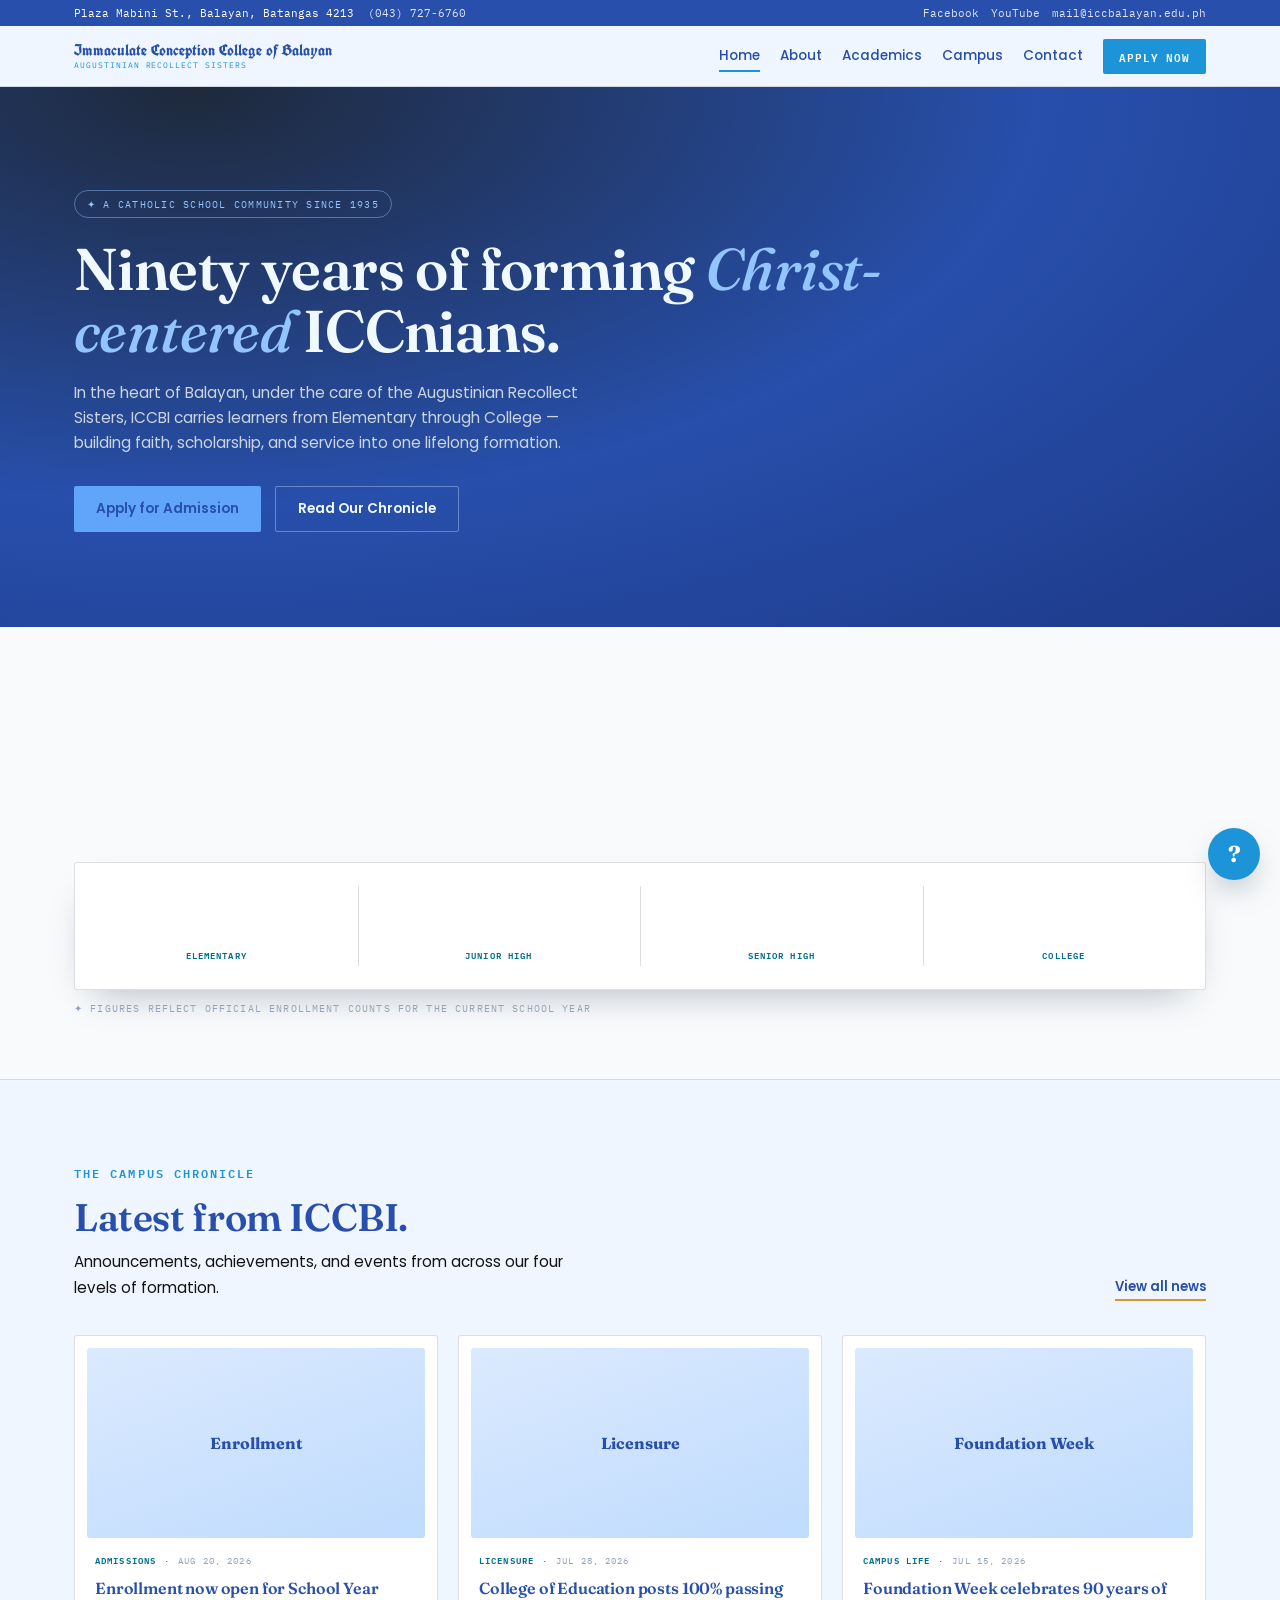
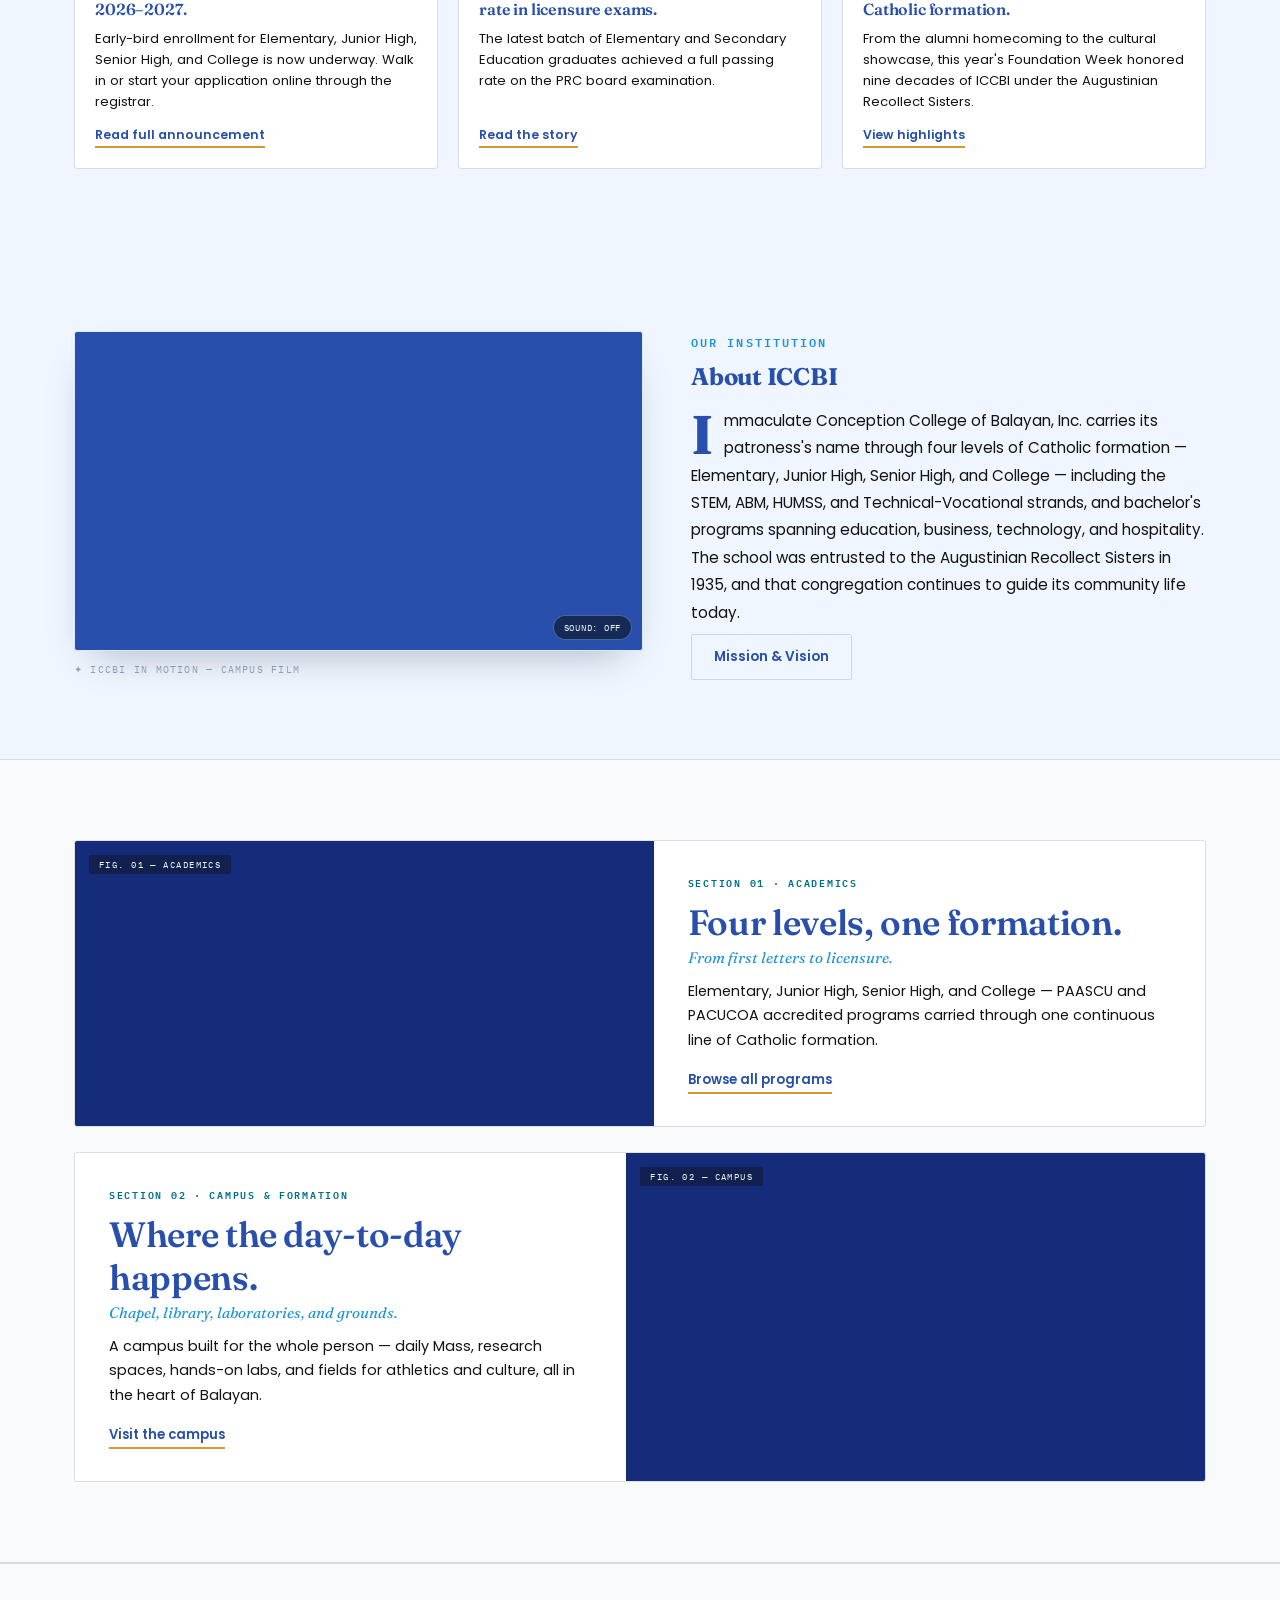
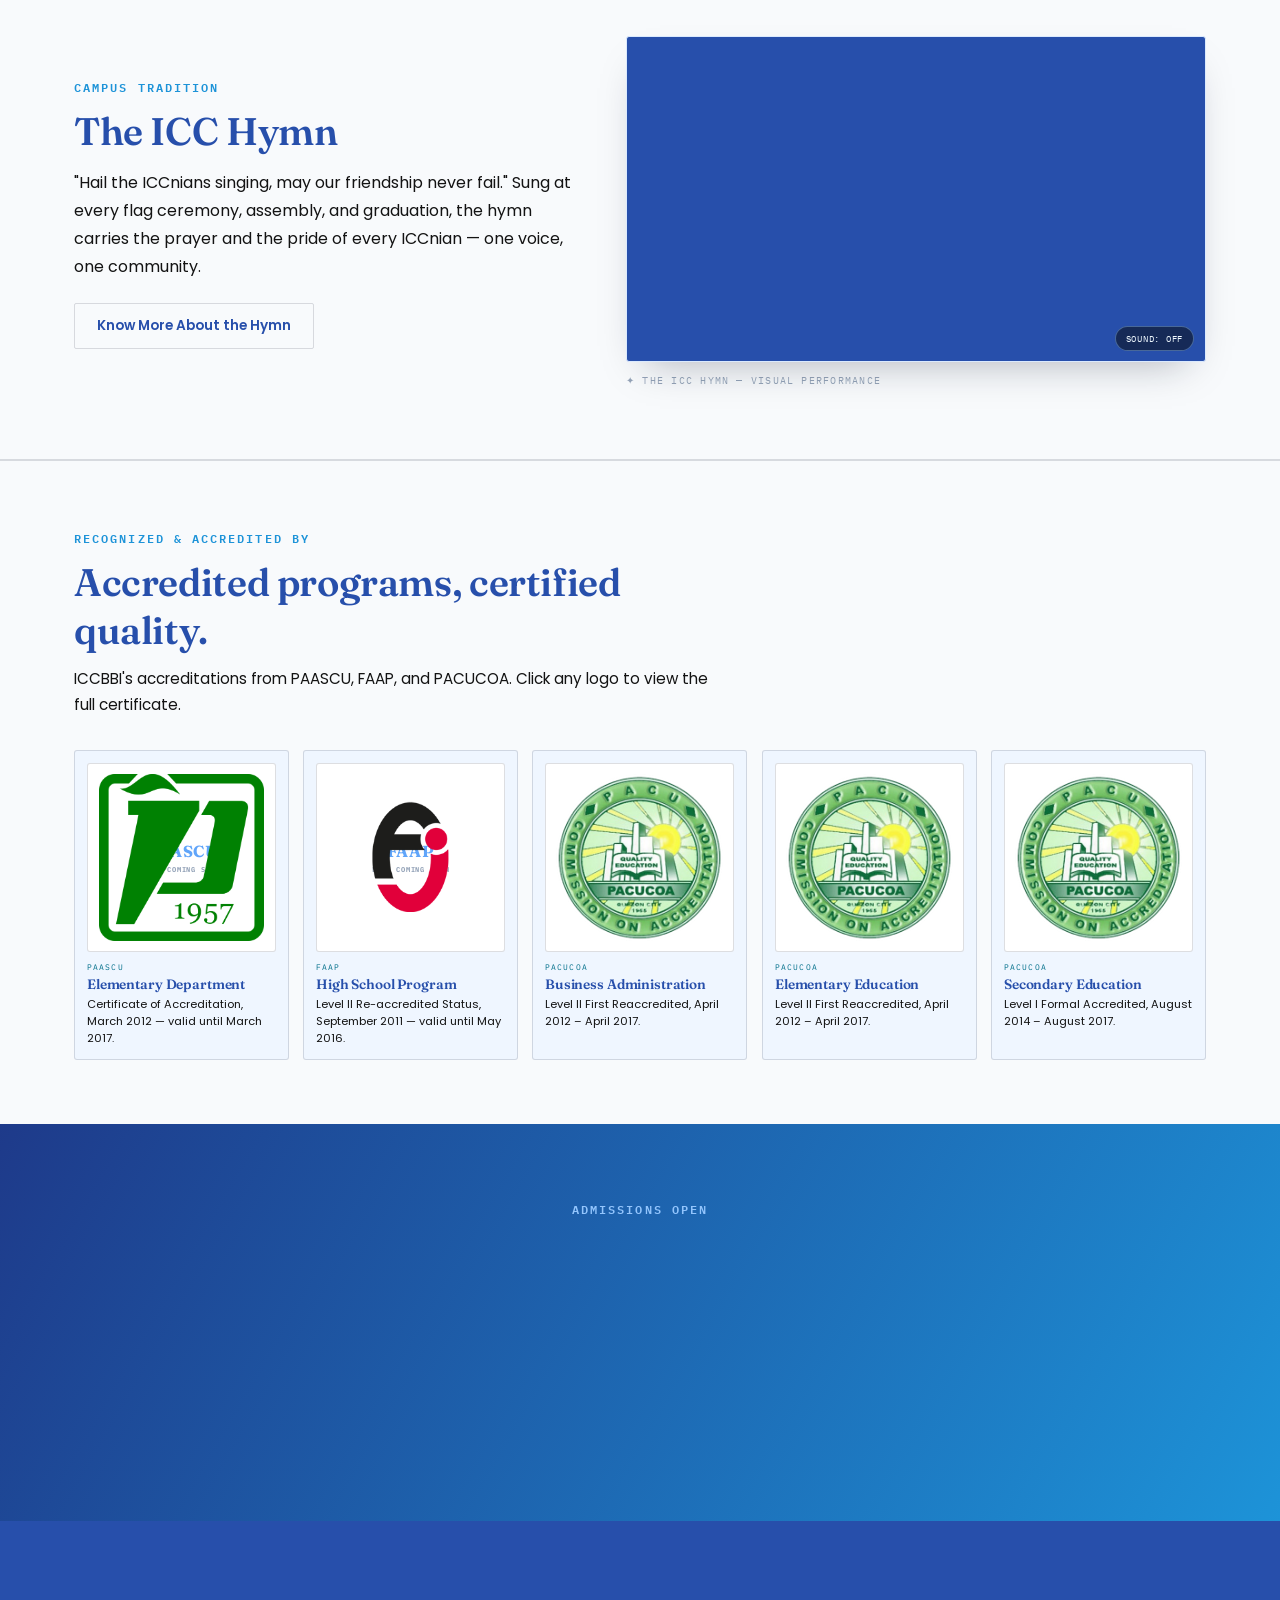
==== commit 817c3647: "Add files via upload" ====
--- a/index.html
+++ b/index.html
@@ -60,6 +60,16 @@
             min-height: 100dvh;
         }
 
+        /* body lock when menu open — applied by JS */
+        body.menu-open {
+            overflow: hidden !important;
+            height: 100% !important;
+            position: fixed !important;
+            width: 100% !important;
+            top: 0;
+            left: 0;
+        }
+
         img {
             max-width: 100%;
             display: block;
@@ -1723,12 +1733,13 @@
                 display: block;
             }
 
-            /* mobile nav */
+            /* mobile nav — full height with scroll */
             .nav-links {
                 position: fixed;
                 inset: 0 0 0 auto;
                 top: 0;
                 height: 100vh;
+                height: 100dvh;
                 width: 82%;
                 max-width: 340px;
                 background: var(--parchment);
@@ -1740,8 +1751,11 @@
                 transition: transform .35s cubic-bezier(.22, 1, .36, 1);
                 box-shadow: -10px 0 30px rgba(0, 0, 0, .15);
                 overflow-y: auto;
+                overflow-x: hidden;
                 z-index: 46;
                 border-left: 1px solid var(--rule);
+                -webkit-overflow-scrolling: touch;
+                /* smooth scroll on iOS */
             }
             .nav-links.open {
                 transform: translateX(0);
@@ -1750,6 +1764,7 @@
                 width: 100%;
                 border-bottom: 1px solid var(--rule);
                 padding: 0;
+                flex-shrink: 0;
             }
             .nav-links>li:last-child {
                 border-bottom: none;
@@ -1790,7 +1805,7 @@
                 transform: none;
             }
 
-            /* mobile submenu collapsed */
+            /* mobile submenu — scrollable inside nav */
             .sub-menu {
                 position: static;
                 transform: none;
@@ -1805,11 +1820,13 @@
                 margin: 0;
                 transition: max-height .4s cubic-bezier(.22, 1, .36, 1), padding .3s ease, opacity .3s ease;
                 opacity: 0;
+                /* no overflow hidden on content — will expand nav scroll */
             }
             .sub-menu.open {
-                max-height: 800px;
+                max-height: 1200px;
                 padding: 2px 0 10px 0;
                 opacity: 1;
+                overflow: visible;
             }
             .sub-menu .menu-head {
                 display: none;
@@ -2984,7 +3001,7 @@
             });
         }
 
-        // ===== MOBILE MENU =====
+        // ===== MOBILE MENU — with body lock & scroll =====
         var hamburger = document.getElementById('hamburger');
         var navLinks = document.getElementById('navLinks');
         var navOverlay = document.getElementById('navOverlay');
@@ -2992,12 +3009,21 @@
         var mobileSubmenuToggle = document.getElementById('mobileSubmenuToggle');
         var aboutLink = document.getElementById('aboutLink');
 
+        function lockBody() {
+            document.body.classList.add('menu-open');
+        }
+
+        function unlockBody() {
+            document.body.classList.remove('menu-open');
+        }
+
         function closeMobileMenu() {
             navLinks.classList.remove('open');
             hamburger.classList.remove('open');
             hamburger.setAttribute('aria-expanded', 'false');
             if (navOverlay) navOverlay.classList.remove('open');
-            document.body.style.overflow = '';
+            unlockBody();
+            // close submenu too
             subMenu.classList.remove('open');
             if (mobileSubmenuToggle) {
                 mobileSubmenuToggle.classList.remove('open');
@@ -3010,7 +3036,9 @@
             hamburger.classList.add('open');
             hamburger.setAttribute('aria-expanded', 'true');
             if (navOverlay) navOverlay.classList.add('open');
-            document.body.style.overflow = 'hidden';
+            lockBody();
+            // scroll to top of menu
+            navLinks.scrollTop = 0;
         }
 
         if (hamburger) {
@@ -3024,6 +3052,7 @@
             });
         }
 
+        // Submenu toggle on mobile
         if (mobileSubmenuToggle) {
             mobileSubmenuToggle.addEventListener('click', function(e) {
                 e.preventDefault();
@@ -3031,9 +3060,21 @@
                 var isOpen = subMenu.classList.toggle('open');
                 mobileSubmenuToggle.classList.toggle('open');
                 mobileSubmenuToggle.setAttribute('aria-expanded', isOpen);
+                // after submenu opens, ensure menu scrolls to show content
+                if (isOpen) {
+                    // small delay to let the height transition start
+                    setTimeout(function() {
+                        // ensure the nav-links scrolls to show the submenu
+                        var lastItem = subMenu.querySelector('.grid a:last-child');
+                        if (lastItem) {
+                            lastItem.scrollIntoView({ block: 'nearest', behavior: 'smooth' });
+                        }
+                    }, 100);
+                }
             });
         }
 
+        // About link on mobile toggles submenu
         if (aboutLink) {
             aboutLink.addEventListener('click', function(e) {
                 if (window.innerWidth <= 992) {
@@ -3043,10 +3084,12 @@
             });
         }
 
+        // Click overlay to close
         if (navOverlay) {
             navOverlay.addEventListener('click', closeMobileMenu);
         }
 
+        // Close menu when clicking any nav link (except submenu toggle and about link on mobile)
         navLinks.querySelectorAll('a:not(.mobile-submenu-toggle)').forEach(function(a) {
             a.addEventListener('click', function() {
                 if (window.innerWidth <= 992) {
@@ -3056,6 +3099,7 @@
             });
         });
 
+        // Escape key to close
         document.addEventListener('keydown', function(e) {
             if (e.key === 'Escape' && navLinks.classList.contains('open')) {
                 closeMobileMenu();
@@ -3063,6 +3107,7 @@
             }
         });
 
+        // Click outside submenu on mobile to close it (but not the whole menu)
         document.addEventListener('click', function(e) {
             if (window.innerWidth <= 992) {
                 if (subMenu.classList.contains('open') &&
@@ -3078,18 +3123,19 @@
             }
         });
 
+        // Reset on resize to desktop
         window.addEventListener('resize', function() {
             if (window.innerWidth > 992) {
-                navLinks.classList.remove('open');
-                hamburger.classList.remove('open');
-                hamburger.setAttribute('aria-expanded', 'false');
-                if (navOverlay) navOverlay.classList.remove('open');
-                document.body.style.overflow = '';
+                if (navLinks.classList.contains('open')) {
+                    closeMobileMenu();
+                }
+                // ensure submenu is closed
                 subMenu.classList.remove('open');
                 if (mobileSubmenuToggle) {
                     mobileSubmenuToggle.classList.remove('open');
                     mobileSubmenuToggle.setAttribute('aria-expanded', 'false');
                 }
+                unlockBody();
             }
         });
 
@@ -3138,6 +3184,11 @@
             }
         });
 
+        // ===== FIX: ensure body unlock on page unload =====
+        window.addEventListener('beforeunload', function() {
+            unlockBody();
+        });
+
     })();
 </script>
 
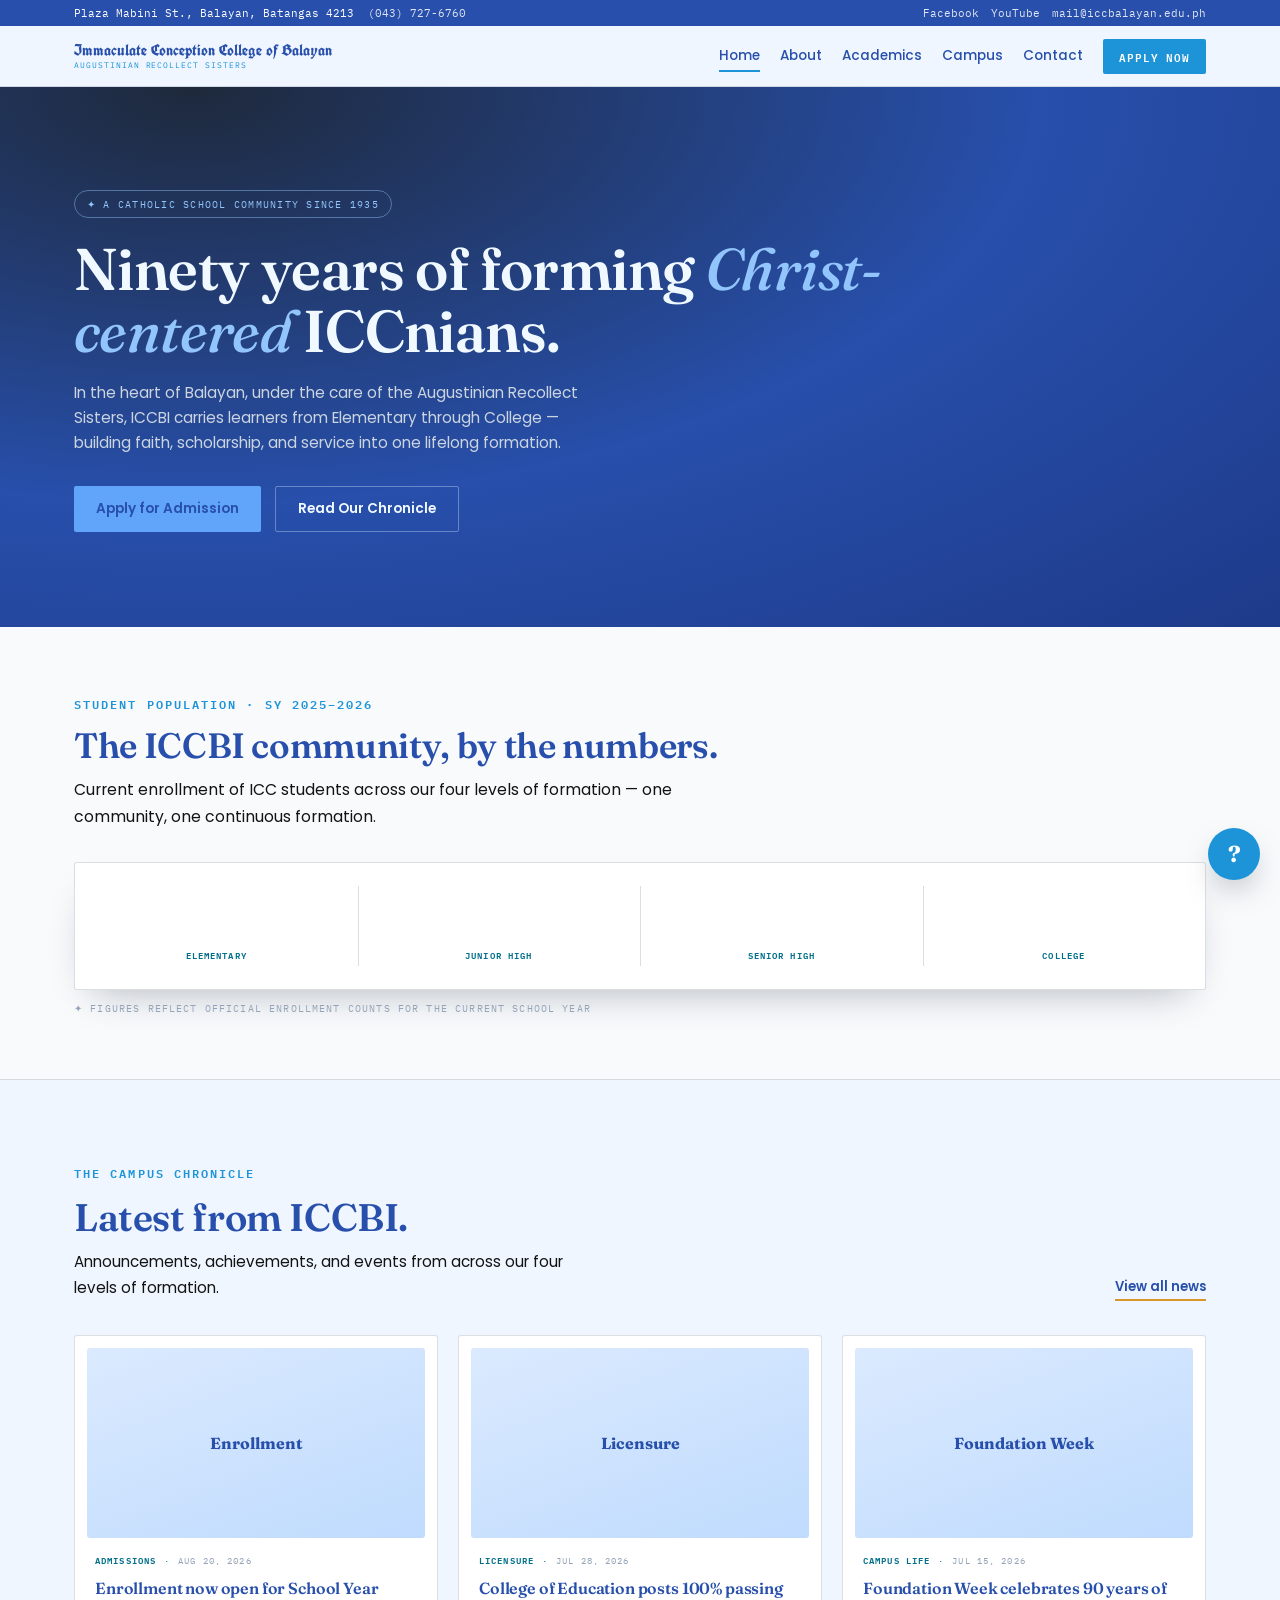
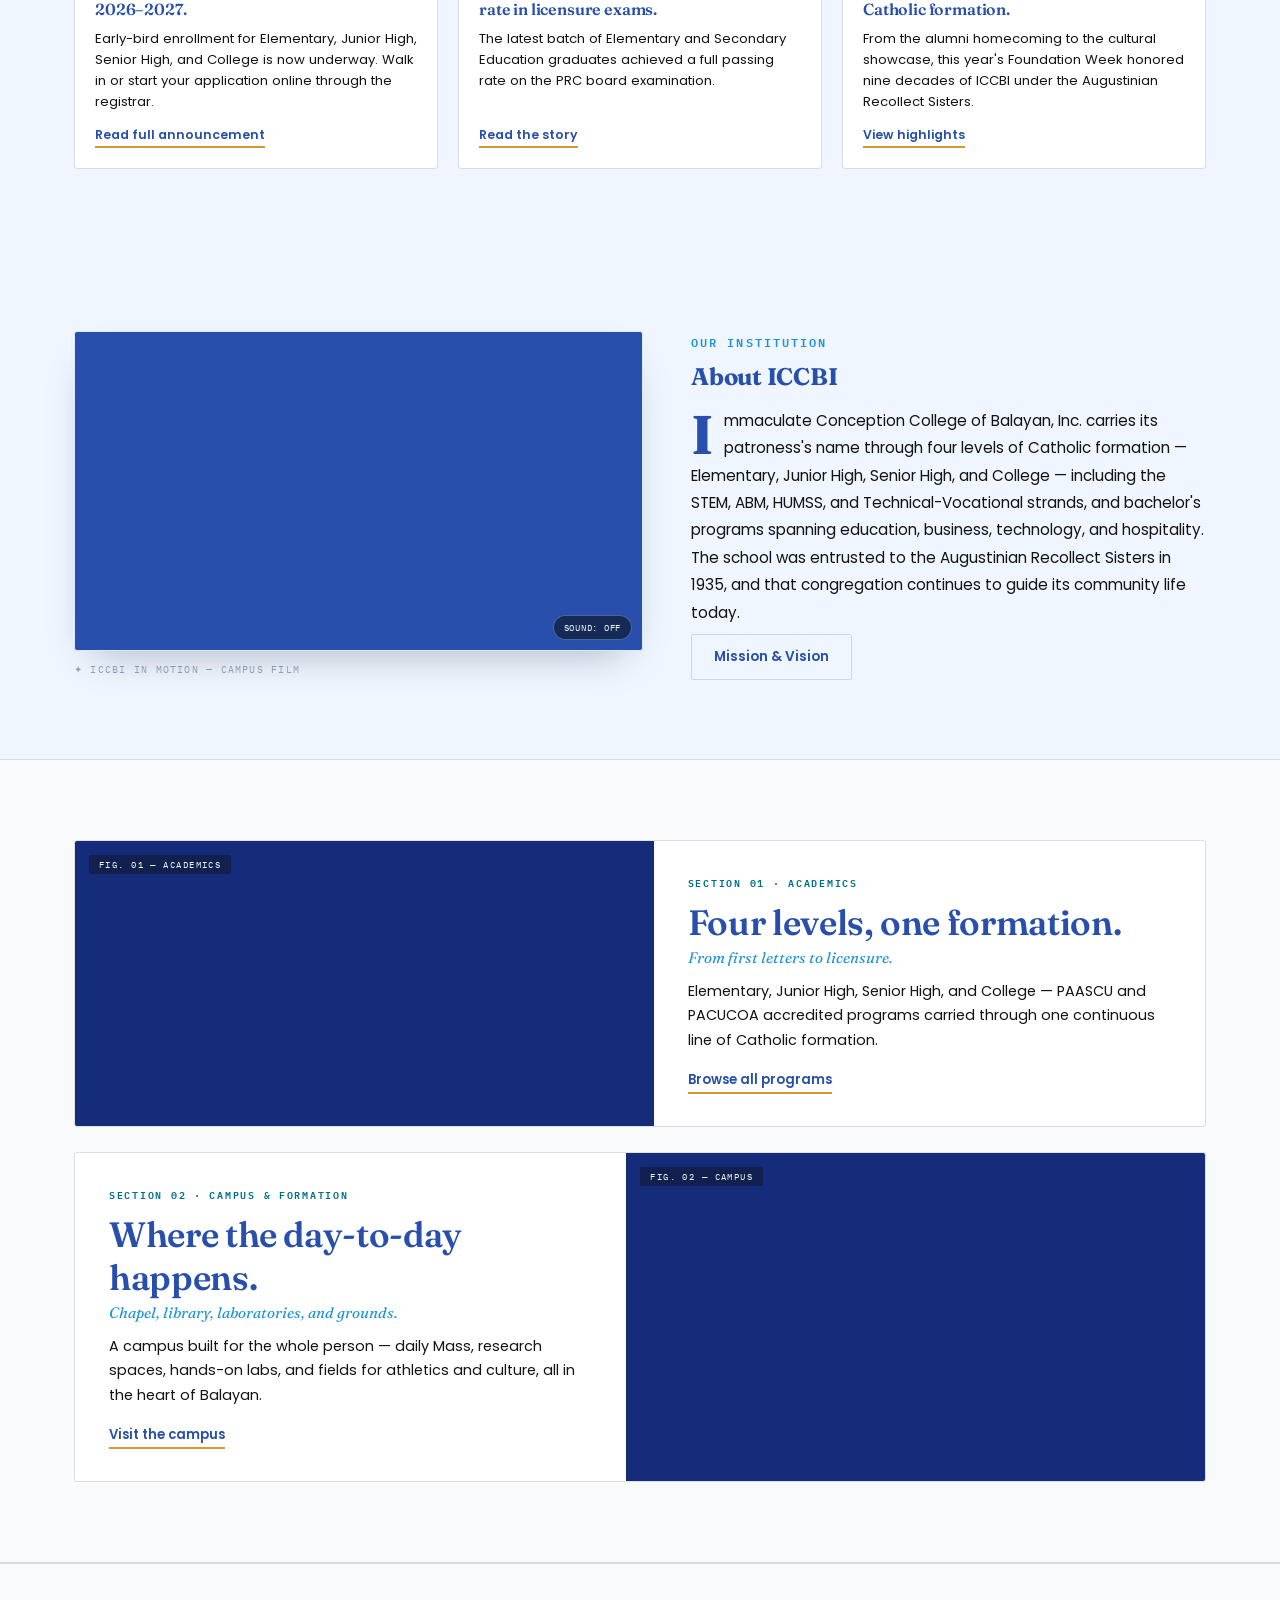
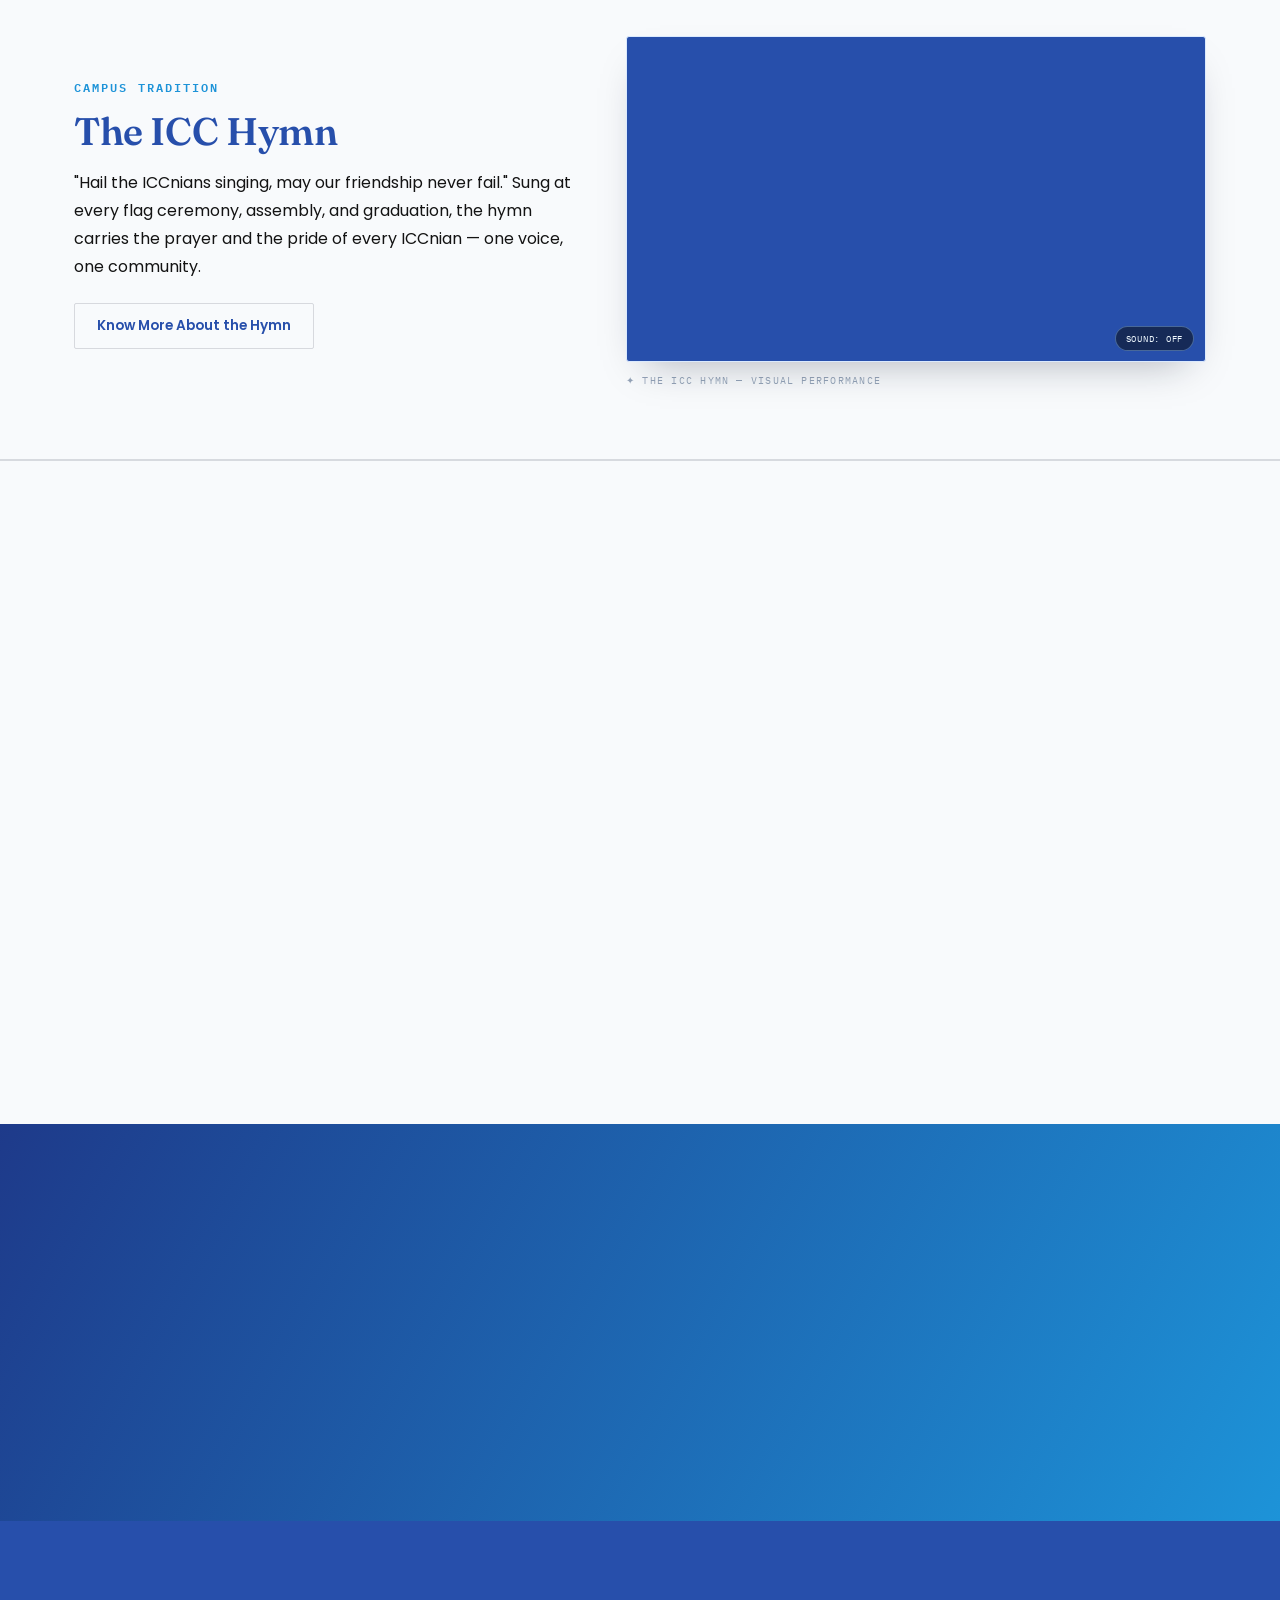
==== commit a9e809ce: "Add files via upload" ====
--- a/index.html
+++ b/index.html
@@ -2,7 +2,7 @@
 <html lang="en">
 <head>
     <meta charset="UTF-8">
-    <meta name="viewport" content="width=device-width, initial-scale=1.0, maximum-scale=1.0, user-scalable=yes, viewport-fit=cover">
+    <meta name="viewport" content="width=device-width, initial-scale=1.0, maximum-scale=1.0, minimum-scale=1.0, user-scalable=no, viewport-fit=cover">
     <title>Immaculate Conception College of Balayan, Inc. — Redesign Concept (Blue & White)</title>
     <link rel="preconnect" href="https://fonts.googleapis.com">
     <link rel="preconnect" href="https://fonts.gstatic.com" crossorigin>
@@ -45,6 +45,7 @@
             scroll-behavior: smooth;
             -webkit-text-size-adjust: 100%;
             -webkit-tap-highlight-color: transparent;
+            touch-action: manipulation;
         }
 
         body {
@@ -58,9 +59,11 @@
             width: 100%;
             min-height: 100vh;
             min-height: 100dvh;
-        }
-
-        /* body lock when menu open — applied by JS */
+            /* Prevent zoom via touch */
+            touch-action: pan-y pinch-zoom;
+        }
+
+        /* body lock when menu open */
         body.menu-open {
             overflow: hidden !important;
             height: 100% !important;
@@ -68,6 +71,7 @@
             width: 100% !important;
             top: 0;
             left: 0;
+            touch-action: none !important;
         }
 
         img {
@@ -656,6 +660,7 @@
             transition: transform .2s ease, background .2s ease, box-shadow .2s ease, border-color .2s ease;
             border: none;
             cursor: pointer;
+            touch-action: manipulation;
         }
         .btn-primary {
             background: var(--sky);
@@ -979,6 +984,7 @@
             background: rgba(15, 23, 42, .65);
             transition: background .2s ease;
             color: var(--frost);
+            touch-action: manipulation;
         }
         .video-sound:hover {
             background: var(--blue);
@@ -1173,6 +1179,7 @@
             padding: 12px;
             transition: transform .2s ease, box-shadow .2s ease, border-color .2s ease;
             cursor: pointer;
+            touch-action: manipulation;
         }
         .accred-card:hover {
             transform: translateY(-4px);
@@ -1455,6 +1462,7 @@
             align-items: center;
             justify-content: center;
             font-family: 'Poppins', sans-serif;
+            touch-action: manipulation;
         }
         .cert-close:hover {
             background: var(--blue);
@@ -1589,6 +1597,7 @@
             justify-content: center;
             transition: transform .2s ease, background .2s ease;
             color: var(--white);
+            touch-action: manipulation;
         }
         .guide-fab:hover {
             background: var(--blue-deep);
@@ -1640,6 +1649,7 @@
             padding: 2px 4px;
             margin-top: -2px;
             color: var(--ink-soft);
+            touch-action: manipulation;
         }
         .guide-list {
             list-style: none;
@@ -1723,12 +1733,9 @@
                 gap: 8px 12px;
             }
 
-            /* hamburger */
             .hamburger {
                 display: block;
             }
-
-            /* overlay */
             .nav-overlay {
                 display: block;
             }
@@ -1755,7 +1762,6 @@
                 z-index: 46;
                 border-left: 1px solid var(--rule);
                 -webkit-overflow-scrolling: touch;
-                /* smooth scroll on iOS */
             }
             .nav-links.open {
                 transform: translateX(0);
@@ -1786,7 +1792,6 @@
                 color: var(--blue);
             }
 
-            /* mobile submenu toggle */
             .mobile-submenu-toggle {
                 display: inline-flex;
                 margin-left: 6px;
@@ -1794,7 +1799,6 @@
                 padding: 2px 0 2px 6px;
             }
 
-            /* hide desktop submenu hover */
             .nav-links>li.has-sub::after {
                 display: none;
             }
@@ -1805,7 +1809,6 @@
                 transform: none;
             }
 
-            /* mobile submenu — scrollable inside nav */
             .sub-menu {
                 position: static;
                 transform: none;
@@ -1820,7 +1823,6 @@
                 margin: 0;
                 transition: max-height .4s cubic-bezier(.22, 1, .36, 1), padding .3s ease, opacity .3s ease;
                 opacity: 0;
-                /* no overflow hidden on content — will expand nav scroll */
             }
             .sub-menu.open {
                 max-height: 1200px;
@@ -1865,7 +1867,6 @@
                 line-height: 1.5;
             }
 
-            /* apply button in mobile */
             .nav-links .apply {
                 background: var(--blue);
                 padding: 10px 16px;
@@ -1879,7 +1880,6 @@
                 background: var(--blue-deep);
             }
 
-            /* hero */
             .hero {
                 padding: 56px 0 48px;
                 min-height: 50vh;
@@ -1889,7 +1889,6 @@
                 font-size: clamp(1.6rem, 4.5vw, 2.6rem);
             }
 
-            /* numbers */
             .num-grid {
                 grid-template-columns: repeat(2, 1fr);
             }
@@ -1900,18 +1899,13 @@
                 border-top: 1px solid var(--rule);
             }
 
-            /* news */
             .news-grid {
                 grid-template-columns: 1fr 1fr;
             }
-
-            /* about */
             .about-top {
                 grid-template-columns: 1fr;
                 gap: 32px;
             }
-
-            /* plates */
             .plate,
             .plate.flip {
                 grid-template-columns: 1fr;
@@ -1925,25 +1919,17 @@
             .plate-body {
                 padding: 24px 20px;
             }
-
-            /* hymn */
             .hymn-grid {
                 grid-template-columns: 1fr;
                 gap: 30px;
             }
-
-            /* accreditations */
             .accred-grid {
                 grid-template-columns: repeat(3, 1fr);
             }
-
-            /* footer */
             .footer-grid {
                 grid-template-columns: 1fr 1fr;
                 gap: 28px;
             }
-
-            /* sections */
             section {
                 padding: 56px 0;
             }
@@ -1997,7 +1983,6 @@
                 padding: 6px 14px;
                 min-height: 48px;
             }
-
             .news-grid {
                 grid-template-columns: 1fr;
             }
@@ -2330,6 +2315,13 @@
                 opacity: 1 !important;
                 transform: none !important;
                 animation: none !important;
+            }
+        }
+
+        /* ===== EXTRA: Prevent zoom via touch events ===== */
+        @supports (touch-action: none) {
+            body {
+                touch-action: pan-y;
             }
         }
     </style>
@@ -3023,7 +3015,6 @@
             hamburger.setAttribute('aria-expanded', 'false');
             if (navOverlay) navOverlay.classList.remove('open');
             unlockBody();
-            // close submenu too
             subMenu.classList.remove('open');
             if (mobileSubmenuToggle) {
                 mobileSubmenuToggle.classList.remove('open');
@@ -3037,7 +3028,6 @@
             hamburger.setAttribute('aria-expanded', 'true');
             if (navOverlay) navOverlay.classList.add('open');
             lockBody();
-            // scroll to top of menu
             navLinks.scrollTop = 0;
         }
 
@@ -3052,7 +3042,6 @@
             });
         }
 
-        // Submenu toggle on mobile
         if (mobileSubmenuToggle) {
             mobileSubmenuToggle.addEventListener('click', function(e) {
                 e.preventDefault();
@@ -3060,11 +3049,8 @@
                 var isOpen = subMenu.classList.toggle('open');
                 mobileSubmenuToggle.classList.toggle('open');
                 mobileSubmenuToggle.setAttribute('aria-expanded', isOpen);
-                // after submenu opens, ensure menu scrolls to show content
                 if (isOpen) {
-                    // small delay to let the height transition start
                     setTimeout(function() {
-                        // ensure the nav-links scrolls to show the submenu
                         var lastItem = subMenu.querySelector('.grid a:last-child');
                         if (lastItem) {
                             lastItem.scrollIntoView({ block: 'nearest', behavior: 'smooth' });
@@ -3074,7 +3060,6 @@
             });
         }
 
-        // About link on mobile toggles submenu
         if (aboutLink) {
             aboutLink.addEventListener('click', function(e) {
                 if (window.innerWidth <= 992) {
@@ -3084,12 +3069,10 @@
             });
         }
 
-        // Click overlay to close
         if (navOverlay) {
             navOverlay.addEventListener('click', closeMobileMenu);
         }
 
-        // Close menu when clicking any nav link (except submenu toggle and about link on mobile)
         navLinks.querySelectorAll('a:not(.mobile-submenu-toggle)').forEach(function(a) {
             a.addEventListener('click', function() {
                 if (window.innerWidth <= 992) {
@@ -3099,7 +3082,6 @@
             });
         });
 
-        // Escape key to close
         document.addEventListener('keydown', function(e) {
             if (e.key === 'Escape' && navLinks.classList.contains('open')) {
                 closeMobileMenu();
@@ -3107,7 +3089,6 @@
             }
         });
 
-        // Click outside submenu on mobile to close it (but not the whole menu)
         document.addEventListener('click', function(e) {
             if (window.innerWidth <= 992) {
                 if (subMenu.classList.contains('open') &&
@@ -3123,13 +3104,11 @@
             }
         });
 
-        // Reset on resize to desktop
         window.addEventListener('resize', function() {
             if (window.innerWidth > 992) {
                 if (navLinks.classList.contains('open')) {
                     closeMobileMenu();
                 }
-                // ensure submenu is closed
                 subMenu.classList.remove('open');
                 if (mobileSubmenuToggle) {
                     mobileSubmenuToggle.classList.remove('open');
@@ -3184,11 +3163,33 @@
             }
         });
 
-        // ===== FIX: ensure body unlock on page unload =====
         window.addEventListener('beforeunload', function() {
             unlockBody();
         });
 
+        // ===== EXTRA: prevent pinch zoom via touch events =====
+        document.addEventListener('gesturestart', function(e) {
+            e.preventDefault();
+        }, { passive: false });
+
+        document.addEventListener('gesturechange', function(e) {
+            e.preventDefault();
+        }, { passive: false });
+
+        document.addEventListener('gestureend', function(e) {
+            e.preventDefault();
+        }, { passive: false });
+
+        // Also prevent double-tap zoom on mobile
+        var lastTouchEnd = 0;
+        document.addEventListener('touchend', function(e) {
+            var now = Date.now();
+            if (now - lastTouchEnd <= 300) {
+                e.preventDefault();
+            }
+            lastTouchEnd = now;
+        }, { passive: false });
+
     })();
 </script>
 
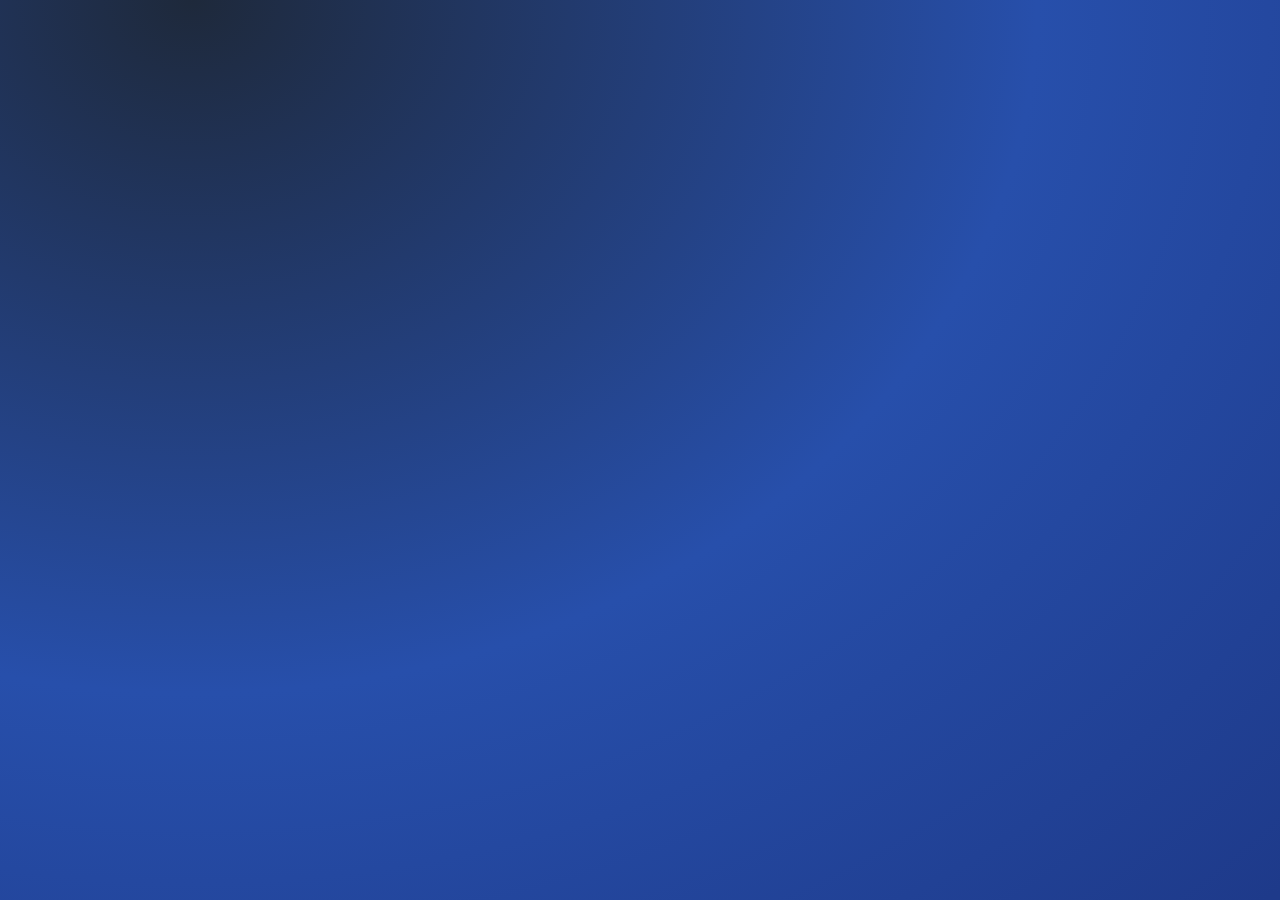
==== commit 949b3b1e: "Add files via upload" ====
--- a/index.html
+++ b/index.html
@@ -2,596 +2,38 @@
 <html lang="en">
 <head>
     <meta charset="UTF-8">
-    <meta name="viewport" content="width=device-width, initial-scale=1.0, maximum-scale=1.0, minimum-scale=1.0, user-scalable=no, viewport-fit=cover">
-    <title>Immaculate Conception College of Balayan, Inc. — Redesign Concept (Blue & White)</title>
-    <link rel="preconnect" href="https://fonts.googleapis.com">
-    <link rel="preconnect" href="https://fonts.gstatic.com" crossorigin>
-    <link href="https://fonts.googleapis.com/css2?family=Fraunces:ital,opsz,wght@0,9..144,300;0,9..144,500;0,9..144,600;0,9..144,700;0,9..144,900;1,9..144,500;1,9..144,600&family=Poppins:wght@400;500;600;700&family=UnifrakturCook:wght@700&family=IBM+Plex+Mono:wght@400;500;600&display=swap" rel="stylesheet">
+    <meta name="viewport" content="width=device-width, initial-scale=1.0">
+    <title>Welcome to ICCBI</title>
+    <link href="https://fonts.googleapis.com/css2?family=Fraunces:ital,opsz,wght@0,9..144,300;0,9..144,500;0,9..144,600;0,9..144,700;0,9..144,900;1,9..144,500;1,9..144,600&family=Poppins:wght@400;500;600;700&family=IBM+Plex+Mono:wght@400;500;600&display=swap" rel="stylesheet">
     <style>
-        /* ===== RESET & VARIABLES ===== */
-        :root {
-            --ink: #274fab;
-            --ink-2: #1E293B;
-            --ink-soft: #131313;
-            --parchment: #EFF6FF;
-            --parchment-deep: #DBEAFE;
-            --paper: #F8FAFC;
-            --blue: #1d93d8;
-            --blue-deep: #1E3A8A;
-            --sky: #60A5FA;
-            --sky-light: #93C5FD;
-            --teal: #006f8a;
-            --gold: #D9972B;
-            --rule: rgba(15, 23, 42, 0.14);
-            --shadow: 0 18px 40px -20px rgba(15, 23, 42, 0.35);
-            --white: #FFFFFF;
-            --frost: #F0F9FF;
-            --light-slate: #E2E8F0;
-            --slate: #CBD5E1;
-            --muted: #94A3B8;
-            --dark-muted: #64748B;
-            --soft-slate: #BFDBFE;
-            --header-h: 64px;
-        }
-
-        /* ===== GLOBAL RESET ===== */
         * {
             box-sizing: border-box;
             margin: 0;
             padding: 0;
         }
-
-        html {
-            scroll-behavior: smooth;
-            -webkit-text-size-adjust: 100%;
-            -webkit-tap-highlight-color: transparent;
-            touch-action: manipulation;
-        }
-
         body {
-            margin: 0;
-            padding: 0;
-            background: var(--parchment);
             font-family: 'Poppins', sans-serif;
-            -webkit-font-smoothing: antialiased;
-            -moz-osx-font-smoothing: grayscale;
-            overflow-x: hidden;
-            width: 100%;
-            min-height: 100vh;
-            min-height: 100dvh;
-            /* Prevent zoom via touch */
-            touch-action: pan-y pinch-zoom;
-        }
-
-        /* body lock when menu open */
-        body.menu-open {
-            overflow: hidden !important;
-            height: 100% !important;
-            position: fixed !important;
-            width: 100% !important;
-            top: 0;
-            left: 0;
-            touch-action: none !important;
-        }
-
-        img {
-            max-width: 100%;
-            display: block;
-        }
-        a {
-            color: inherit;
-            text-decoration: none;
-        }
-        h1,
-        h2,
-        h3,
-        h4 {
-            font-family: 'Fraunces', serif;
-            margin: 0;
-            letter-spacing: -0.01em;
-        }
-
-        .eyebrow {
-            font-family: 'IBM Plex Mono', monospace;
-            font-size: 0.72rem;
-            letter-spacing: 0.18em;
-            text-transform: uppercase;
-            font-weight: 600;
-        }
-
-        /* ===== WRAP ===== */
-        .wrap {
-            max-width: 1180px;
-            margin: 0 auto;
-            padding: 0 24px;
-            width: 100%;
-        }
-
-        :focus-visible {
-            outline: 2px solid var(--sky);
-            outline-offset: 3px;
-        }
-
-        /* ===== REVEAL ===== */
-        [data-reveal] {
-            opacity: 0;
-            transition: opacity .8s cubic-bezier(.22, 1, .36, 1), transform .8s cubic-bezier(.22, 1, .36, 1);
-            will-change: opacity, transform;
-        }
-        [data-reveal="fade-up"] {
-            transform: translateY(40px);
-        }
-        [data-reveal="fade-up"].revealed {
-            opacity: 1;
-            transform: translateY(0);
-        }
-        [data-reveal="slide-left"] {
-            transform: translateX(-60px);
-        }
-        [data-reveal="slide-left"].revealed {
-            opacity: 1;
-            transform: translateX(0);
-        }
-        [data-reveal="slide-right"] {
-            transform: translateX(60px);
-        }
-        [data-reveal="slide-right"].revealed {
-            opacity: 1;
-            transform: translateX(0);
-        }
-        [data-reveal-stagger]>[data-reveal]:nth-child(1) {
-            transition-delay: 0s;
-        }
-        [data-reveal-stagger]>[data-reveal]:nth-child(2) {
-            transition-delay: 0.1s;
-        }
-        [data-reveal-stagger]>[data-reveal]:nth-child(3) {
-            transition-delay: 0.2s;
-        }
-        [data-reveal-stagger]>[data-reveal]:nth-child(4) {
-            transition-delay: 0.3s;
-        }
-        [data-reveal-stagger]>[data-reveal]:nth-child(5) {
-            transition-delay: 0.4s;
-        }
-        [data-reveal-stagger]>[data-reveal]:nth-child(6) {
-            transition-delay: 0.5s;
-        }
-
-        /* ===== HERO ENTRY ===== */
-        .hero-enter {
-            opacity: 0;
-            transform: translateY(30px);
-            animation: heroEnter 1s cubic-bezier(.22, 1, .36, 1) forwards;
-        }
-        .hero-enter-delay-1 {
-            animation-delay: .2s;
-        }
-        .hero-enter-delay-2 {
-            animation-delay: .4s;
-        }
-        .hero-enter-delay-3 {
-            animation-delay: .6s;
-        }
-        .hero-enter-delay-4 {
-            animation-delay: .8s;
-        }
-        @keyframes heroEnter {
-            to {
-                opacity: 1;
-                transform: translateY(0);
-            }
-        }
-
-        .od-char {
-            display: inline-block;
             overflow: hidden;
-            height: 1.35em;
-        }
-        .od-char>span {
-            display: inline-block;
-            transform: translateY(120%);
-            transition: transform .7s cubic-bezier(.22, 1, .36, 1);
-            will-change: transform;
-        }
-
-        /* ===== UTILITY BAR ===== */
-        .utility-bar {
-            background: var(--ink);
-            font-family: 'IBM Plex Mono', monospace;
-            font-size: .7rem;
-            width: 100%;
+            background: radial-gradient(120% 140% at 15% 0%, #1E293B 0%, #274fab 55%, #1E3A8A 100%);
+            color: #FFFFFF;
+        }
+
+        .loader {
             position: relative;
-            z-index: 55;
-        }
-        .utility-bar .wrap {
-            display: flex;
-            justify-content: space-between;
-            align-items: center;
-            padding: 6px 24px;
-            flex-wrap: wrap;
-            gap: 4px 16px;
-        }
-        .utility-bar a {
-            text-decoration: none;
-            opacity: .85;
-            transition: opacity .2s ease;
-        }
-        .utility-bar a:hover {
-            opacity: 1;
-        }
-        .utility-left {
-            display: flex;
-            gap: 14px;
-            flex-wrap: wrap;
-            font-size: .68rem;
-        }
-        .utility-right {
-            display: flex;
-            gap: 12px;
-            flex-wrap: wrap;
-            font-size: .68rem;
-        }
-
-        /* ===== COLOR UTILITIES ===== */
-        .c-ink {
-            color: var(--ink);
-        }
-        .c-ink-2 {
-            color: var(--ink-2);
-        }
-        .c-ink-soft {
-            color: var(--ink-soft);
-        }
-        .c-blue {
-            color: var(--blue);
-        }
-        .c-blue-deep {
-            color: var(--blue-deep);
-        }
-        .c-sky {
-            color: var(--sky);
-        }
-        .c-sky-light {
-            color: var(--sky-light);
-        }
-        .c-teal {
-            color: var(--teal);
-        }
-        .c-white {
-            color: var(--white);
-        }
-        .c-frost {
-            color: var(--frost);
-        }
-        .c-slate {
-            color: var(--slate);
-        }
-        .c-muted {
-            color: var(--muted);
-        }
-        .c-dark-muted {
-            color: var(--dark-muted);
-        }
-        .c-soft-slate {
-            color: var(--soft-slate);
-        }
-
-        /* ===== HEADER ===== */
-        header.site {
-            position: sticky;
-            top: 0;
-            z-index: 50;
-            background: rgba(239, 246, 255, .98);
-            border-bottom: 1px solid var(--rule);
-            backdrop-filter: blur(8px);
-            -webkit-backdrop-filter: blur(8px);
-            width: 100%;
-        }
-        nav.main {
-            display: flex;
-            align-items: center;
-            justify-content: space-between;
-            gap: 16px;
-            padding: 10px 24px;
-            min-height: 60px;
-            width: 100%;
-        }
-        .brand {
-            display: flex;
-            align-items: center;
-            gap: 10px;
-            text-decoration: none;
-            flex-shrink: 0;
-        }
-        .brand img {
-            width: 44px;
-            height: 44px;
-            object-fit: contain;
-            flex-shrink: 0;
-        }
-        .brand-text {
-            line-height: 1.1;
+            inset: 0;
+            height: 100vh;
             display: flex;
             flex-direction: column;
             justify-content: center;
-        }
-        .brand-text .name {
-            font-family: 'UnifrakturCook', 'Fraunces', serif;
-            font-size: clamp(.7rem, 1.6vw, 1rem);
-            font-weight: 700;
-            display: block;
-            white-space: nowrap;
-            letter-spacing: 0;
-        }
-        .brand-text .sub {
-            font-family: 'IBM Plex Mono', monospace;
-            font-size: .5rem;
-            letter-spacing: .12em;
-            text-transform: uppercase;
-            display: block;
-            margin-top: 1px;
-        }
-
-        /* ===== DESKTOP NAV ===== */
-        .nav-links {
-            display: flex;
             align-items: center;
-            gap: 20px;
-            list-style: none;
-            margin: 0;
-            padding: 0;
-        }
-        .nav-links>li {
-            position: relative;
-        }
-        .nav-links>li>a {
-            text-decoration: none;
-            font-size: .85rem;
-            font-weight: 500;
-            padding: 6px 0;
-            position: relative;
-            white-space: nowrap;
-            display: flex;
-            align-items: center;
-            gap: 4px;
-        }
-        .nav-links>li>a::after {
-            content: "";
-            position: absolute;
-            left: 0;
-            right: 100%;
-            bottom: 0;
-            height: 2px;
-            background: var(--sky);
-            transition: right .25s ease;
-        }
-        .nav-links>li:hover>a::after {
-            right: 0;
-        }
-        .nav-links>li>a.active-page::after {
-            right: 0;
-            background: var(--blue);
-        }
-        .nav-links .apply {
-            background: var(--blue);
-            padding: 8px 16px;
-            border-radius: 2px;
-            font-family: 'IBM Plex Mono', monospace;
-            font-size: .68rem;
-            letter-spacing: .08em;
-            text-transform: uppercase;
-            font-weight: 600;
-            white-space: nowrap;
-            transition: background .2s ease, transform .2s ease;
-        }
-        .nav-links .apply::after {
-            display: none;
-        }
-        .nav-links .apply:hover {
-            background: var(--blue-deep);
-            transform: translateY(-1px);
-        }
-
-        /* ===== DESKTOP SUBMENU ===== */
-        .nav-links>li.has-sub::after {
-            content: "";
-            position: absolute;
-            top: 100%;
-            left: -14px;
-            right: -14px;
-            height: 18px;
-        }
-        .sub-menu {
-            position: fixed;
-            left: 0;
-            right: 0;
-            top: var(--header-h, 64px);
-            background: var(--paper);
-            border-bottom: 1px solid var(--rule);
-            box-shadow: 0 30px 50px -30px rgba(15, 23, 42, .35);
-            padding: 30px 0 36px;
-            opacity: 0;
-            pointer-events: none;
-            transform: translateY(-10px);
-            transition: opacity .28s ease, transform .28s ease;
-            z-index: 49;
-        }
-        .has-sub:hover .sub-menu,
-        .has-sub:focus-within .sub-menu {
-            opacity: 1;
-            pointer-events: auto;
-            transform: translateY(0);
-        }
-        .sub-menu .menu-head {
-            display: flex;
-            align-items: baseline;
-            justify-content: space-between;
-            gap: 16px;
-            margin-bottom: 20px;
-        }
-        .sub-menu .menu-head .note {
-            font-size: .78rem;
-            color: var(--muted);
-        }
-        .sub-menu .grid {
-            display: grid;
-            grid-template-columns: repeat(5, 1fr);
-            gap: 14px;
-        }
-        .sub-menu .grid a {
-            display: block;
-            padding: 16px 16px;
-            border-radius: 3px;
-            border: 1px solid var(--rule);
-            background: var(--white);
-            text-decoration: none;
-            opacity: 0;
-            transform: translateY(-8px);
-            transition: opacity .3s ease, transform .3s ease, border-color .2s ease, box-shadow .2s ease;
-        }
-        .sub-menu .grid a .t {
-            display: block;
-            font-family: 'Poppins', sans-serif;
-            font-weight: 600;
-            font-size: .9rem;
-            color: var(--ink);
-            margin-bottom: 4px;
-            position: relative;
-            padding-left: 0;
-            transition: padding-left .25s ease;
-        }
-        .sub-menu .grid a .t::before {
-            content: "";
-            position: absolute;
-            left: 0;
-            top: 50%;
-            width: 0;
-            height: 2px;
-            background: var(--sky);
-            transition: width .25s ease;
-            transform: translateY(-50%);
-        }
-        .sub-menu .grid a .d {
-            display: block;
-            font-family: 'Poppins', sans-serif;
-            font-size: .76rem;
-            line-height: 1.5;
-            color: var(--ink-soft);
-        }
-        .sub-menu .grid a:hover {
-            border-color: var(--sky);
-            box-shadow: var(--shadow);
-        }
-        .sub-menu .grid a:hover .t {
-            padding-left: 24px;
-        }
-        .sub-menu .grid a:hover .t::before {
-            width: 14px;
-        }
-        .has-sub:hover .sub-menu .grid a,
-        .has-sub:focus-within .sub-menu .grid a {
-            opacity: 1;
-            transform: translateY(0);
-        }
-        .has-sub:hover .sub-menu .grid a:nth-child(1),
-        .has-sub:focus-within .sub-menu .grid a:nth-child(1) {
-            transition-delay: .06s, .06s, 0s, 0s;
-        }
-        .has-sub:hover .sub-menu .grid a:nth-child(2),
-        .has-sub:focus-within .sub-menu .grid a:nth-child(2) {
-            transition-delay: .12s, .12s, 0s, 0s;
-        }
-        .has-sub:hover .sub-menu .grid a:nth-child(3),
-        .has-sub:focus-within .sub-menu .grid a:nth-child(3) {
-            transition-delay: .18s, .18s, 0s, 0s;
-        }
-        .has-sub:hover .sub-menu .grid a:nth-child(4),
-        .has-sub:focus-within .sub-menu .grid a:nth-child(4) {
-            transition-delay: .24s, .24s, 0s, 0s;
-        }
-        .has-sub:hover .sub-menu .grid a:nth-child(5),
-        .has-sub:focus-within .sub-menu .grid a:nth-child(5) {
-            transition-delay: .3s, .3s, 0s, 0s;
-        }
-
-        /* ===== MOBILE SUBMENU TOGGLE ===== */
-        .mobile-submenu-toggle {
-            display: none;
-            background: none;
-            border: none;
-            cursor: pointer;
-            padding: 0 0 0 6px;
-            font-size: .6rem;
-            color: var(--muted);
-            transition: transform .3s ease;
-            line-height: 1;
-            flex-shrink: 0;
-        }
-        .mobile-submenu-toggle.open {
-            transform: rotate(180deg);
-            color: var(--blue);
-        }
-
-        /* ===== HAMBURGER ===== */
-        .hamburger {
-            display: none;
-            background: none;
-            border: none;
-            cursor: pointer;
-            padding: 4px;
-            flex-shrink: 0;
-            z-index: 100;
-            border-radius: 4px;
-        }
-        .hamburger span {
-            display: block;
-            width: 24px;
-            height: 2.5px;
-            background: var(--ink);
-            margin: 4.5px 0;
-            transition: transform .3s ease, opacity .3s ease;
-            border-radius: 2px;
-        }
-        .hamburger.open span:nth-child(1) {
-            transform: translateY(7px) rotate(45deg);
-        }
-        .hamburger.open span:nth-child(2) {
-            opacity: 0;
-            transform: scaleX(0);
-        }
-        .hamburger.open span:nth-child(3) {
-            transform: translateY(-7px) rotate(-45deg);
-        }
-
-        /* ===== MOBILE OVERLAY ===== */
-        .nav-overlay {
-            display: none;
-            position: fixed;
-            inset: 0;
-            background: rgba(15, 23, 42, .5);
-            z-index: 45;
-            opacity: 0;
-            transition: opacity .3s ease;
-        }
-        .nav-overlay.open {
-            display: block;
-            opacity: 1;
-        }
-
-        /* ===== HERO ===== */
-        .hero {
-            position: relative;
-            background: radial-gradient(120% 140% at 15% 0%, var(--ink-2) 0%, var(--ink) 55%, var(--blue-deep) 100%);
+            text-align: center;
+            z-index: 9999;
+            transition: opacity 0.6s ease;
             overflow: hidden;
-            padding: 80px 0 72px;
-            width: 100%;
-            min-height: 60vh;
-            min-height: 60dvh;
-            display: flex;
-            align-items: center;
-        }
-        .hero::before {
+        }
+
+        /* Matches the Index Hero Background Image Overlay */
+        .loader::before {
             content: "";
             position: absolute;
             inset: 0;
@@ -604,15 +46,49 @@
             z-index: 0;
             pointer-events: none;
         }
-        .hero>.wrap {
+
+        .loader.hidden {
+            opacity: 0;
+            pointer-events: none;
+        }
+
+        /* Logo Section */
+        .logo {
+            font-family: 'UnifrakturCook', 'Fraunces', serif;
+            font-size: 3rem;
+            font-weight: 700;
+            margin-bottom: 30px;
+            opacity: 0;
+            animation: logoFadeIn 1s ease forwards;
+            text-shadow: 0 4px 12px rgba(0,0,0,0.4);
+            color: #F0F9FF;
             position: relative;
             z-index: 1;
-            width: 100%;
-        }
-        .hero .wrap>div {
+        }
+        .logo img {
+            max-width: 150px;
+            max-height: 150px;
+            object-fit: contain;
+        }
+
+        /* Text Sections */
+        .message {
+            position: relative;
+            z-index: 1;
+            opacity: 0;
+            pointer-events: none;
+            transition: opacity 0.8s ease;
             max-width: 820px;
-        }
-        .hero-plaque {
+            padding: 0 24px;
+        }
+
+        .message.show {
+            opacity: 1;
+            pointer-events: auto;
+        }
+
+        /* The Blue Capsule Badge */
+        .greeting-badge {
             display: inline-flex;
             align-items: center;
             gap: 10px;
@@ -623,2575 +99,126 @@
             font-size: .65rem;
             letter-spacing: .12em;
             text-transform: uppercase;
+            color: #93C5FD;
             margin-bottom: 20px;
         }
-        .hero h1 {
-            font-size: clamp(2rem, 4.6vw, 4rem);
+        .greeting-badge::before {
+            content: "✦";
+        }
+
+        /* The Large Hero Text */
+        .main-greeting {
+            font-family: 'Fraunces', serif;
+            font-size: clamp(2.5rem, 5vw, 4rem);
             font-weight: 600;
             line-height: 1.05;
-        }
-        .hero h1 em {
+            color: #F0F9FF;
+            margin-bottom: 18px;
+            text-shadow: 0 4px 15px rgba(0,0,0,0.3);
+        }
+        
+        .main-greeting em {
             font-style: italic;
-            font-weight: 500;
-        }
-        .hero p.lede {
-            font-size: clamp(.95rem, 1.2vw, 1.08rem);
-            line-height: 1.65;
-            max-width: 56ch;
-            margin: 18px 0 30px;
-        }
-        .hero-ctas {
-            display: flex;
-            gap: 14px;
-            flex-wrap: wrap;
-        }
-
-        /* ===== BUTTONS ===== */
-        .btn {
-            display: inline-flex;
-            align-items: center;
-            gap: 8px;
-            padding: 12px 22px;
-            text-decoration: none;
-            font-weight: 600;
-            font-size: .85rem;
-            border-radius: 2px;
-            font-family: 'Poppins', sans-serif;
-            transition: transform .2s ease, background .2s ease, box-shadow .2s ease, border-color .2s ease;
-            border: none;
-            cursor: pointer;
-            touch-action: manipulation;
-        }
-        .btn-primary {
-            background: var(--sky);
-            color: var(--ink);
-        }
-        .btn-primary:hover {
-            background: var(--sky-light);
-            transform: translateY(-1px);
-        }
-        .btn-ghost {
-            border: 1px solid rgba(224, 242, 254, .35);
-            background: transparent;
-            color: var(--frost);
-        }
-        .btn-ghost:hover {
-            border-color: var(--sky-light);
-            background: rgba(255, 255, 255, .05);
-        }
-        .btn-ghost.c-ink {
-            border-color: var(--rule);
-            color: var(--ink);
-        }
-        .btn-ghost.c-ink:hover {
-            border-color: var(--sky);
-            background: var(--parchment-deep);
-        }
-
-        /* ===== SECTIONS ===== */
-        section {
-            padding: 80px 0;
-            width: 100%;
-        }
-        .section-head {
-            max-width: 640px;
-            margin-bottom: 44px;
-        }
-        .section-head h2 {
-            font-size: clamp(1.6rem, 3vw, 2.4rem);
-            font-weight: 600;
-            margin-top: 8px;
-        }
-        .section-head p {
-            margin-top: 12px;
-            line-height: 1.7;
-            font-size: clamp(.95rem, 1.02vw, 1.02rem);
-        }
-
-        /* ===== NUMBERS ===== */
-        .numbers {
-            background: var(--paper);
-            border-bottom: 1px solid var(--rule);
-            padding: 64px 0;
-        }
-        .numbers-head {
-            max-width: 680px;
-            margin-bottom: 32px;
-        }
-        .numbers-head h2 {
-            font-size: clamp(1.5rem, 2.8vw, 2.2rem);
-            font-weight: 600;
-            margin-top: 8px;
-        }
-        .numbers-head p {
-            margin-top: 10px;
-            line-height: 1.7;
-            font-size: .98rem;
-        }
-        .num-grid {
-            display: grid;
-            grid-template-columns: repeat(4, 1fr);
-            background: var(--white);
-            border: 1px solid var(--rule);
-            border-radius: 3px;
-            overflow: hidden;
-            box-shadow: var(--shadow);
-        }
-        .num-cell {
-            text-align: center;
-            padding: 26px 10px;
-            position: relative;
-        }
-        .num-cell+.num-cell::before {
-            content: "";
-            position: absolute;
-            left: 0;
-            top: 18%;
-            bottom: 18%;
-            width: 1px;
-            background: var(--rule);
-        }
-        .num-cell .num {
-            display: flex;
-            justify-content: center;
-            align-items: flex-end;
-            height: 1.35em;
-            overflow: hidden;
-            font-family: 'Fraunces', serif;
-            font-weight: 700;
-            font-size: clamp(1.5rem, 3vw, 2.4rem);
-            font-variant-numeric: lining-nums;
-            color: var(--ink);
-        }
-        .num-grid.roll .od-char>span {
-            transform: translateY(0);
-        }
-        .num-cell .lbl {
-            font-family: 'IBM Plex Mono', monospace;
-            font-size: .58rem;
-            letter-spacing: .12em;
-            text-transform: uppercase;
-            display: block;
-            margin-top: 6px;
-            opacity: 0;
-            transform: translateY(8px);
-            transition: opacity .5s ease, transform .5s ease;
-            color: var(--teal);
-            font-weight: 600;
-        }
-        .num-grid.roll .lbl {
-            opacity: 1;
-            transform: translateY(0);
-        }
-        .num-cell:nth-child(1) .lbl {
-            transition-delay: .75s;
-        }
-        .num-cell:nth-child(2) .lbl {
-            transition-delay: .9s;
-        }
-        .num-cell:nth-child(3) .lbl {
-            transition-delay: 1.05s;
-        }
-        .num-cell:nth-child(4) .lbl {
-            transition-delay: 1.2s;
-        }
-        .numbers-note {
-            margin-top: 12px;
-            font-family: 'IBM Plex Mono', monospace;
-            font-size: .6rem;
-            letter-spacing: .12em;
-            text-transform: uppercase;
-            color: var(--muted);
-        }
-
-        /* ===== NEWS ===== */
-        .news {
-            background: var(--parchment);
-        }
-        .news .section-head {
-            display: flex;
-            align-items: flex-end;
-            justify-content: space-between;
-            gap: 20px;
-            flex-wrap: wrap;
-            max-width: none;
-            margin-bottom: 34px;
-        }
-        .news .section-head .sh-text {
-            max-width: 500px;
-        }
-        .news .section-head p {
-            margin-top: 8px;
-            line-height: 1.7;
-            font-size: clamp(.95rem, 1.02vw, 1.02rem);
-        }
-        .news .section-head .view-all {
-            font-family: 'Poppins', sans-serif;
-            font-weight: 600;
-            font-size: .82rem;
-            color: var(--ink);
-            border-bottom: 2px solid var(--gold);
-            padding-bottom: 2px;
-            white-space: nowrap;
-            transition: border-color .2s ease;
-        }
-        .news .section-head .view-all:hover {
-            border-color: var(--sky);
-        }
-        .news-grid {
-            display: grid;
-            grid-template-columns: repeat(3, 1fr);
-            gap: 20px;
-        }
-        .news-card {
-            background: var(--white);
-            border: 1px solid var(--rule);
-            border-radius: 3px;
-            padding: 12px 12px 20px;
-            display: flex;
-            flex-direction: column;
-            transition: transform .2s ease, box-shadow .2s ease, border-color .2s ease;
-            text-decoration: none;
-        }
-        .news-card:hover {
-            transform: translateY(-4px);
-            box-shadow: var(--shadow);
-            border-color: var(--sky);
-        }
-        .news-photo {
-            position: relative;
-            aspect-ratio: 16/9;
-            border-radius: 3px;
-            overflow: hidden;
-            margin-bottom: 14px;
-            background: linear-gradient(160deg, var(--parchment-deep), var(--soft-slate));
-        }
-        .news-photo img {
-            position: absolute;
-            inset: 0;
-            width: 100%;
-            height: 100%;
-            object-fit: cover;
-            transition: transform .4s ease;
-        }
-        .news-card:hover .news-photo img {
-            transform: scale(1.04);
-        }
-        .news-photo .np-fallback {
-            position: absolute;
-            inset: 0;
-            display: flex;
-            align-items: center;
-            justify-content: center;
-            font-family: 'Fraunces', serif;
-            font-weight: 700;
-            font-size: 1rem;
-            color: var(--ink);
-        }
-        .news-card .nc-body {
-            padding: 0 8px;
-            display: flex;
-            flex-direction: column;
-            flex: 1;
-        }
-        .news-card .nc-meta {
-            display: flex;
-            align-items: center;
-            gap: 8px;
-            margin-bottom: 10px;
-            font-family: 'IBM Plex Mono', monospace;
-            font-size: .58rem;
-            letter-spacing: .12em;
-            text-transform: uppercase;
-            color: var(--muted);
-            flex-wrap: wrap;
-        }
-        .news-card .nc-meta .dot {
-            color: var(--teal);
-        }
-        .news-card .nc-cat {
-            color: var(--teal);
-            font-weight: 600;
-        }
-        .news-card h4 {
-            font-family: 'Fraunces', serif;
-            font-size: clamp(1rem, 1.12vw, 1.1rem);
-            font-weight: 600;
-            color: var(--ink);
-            line-height: 1.3;
-            margin: 0 0 8px;
-            letter-spacing: -0.01em;
-        }
-        .news-card p {
-            font-size: .82rem;
-            line-height: 1.6;
-            color: var(--ink-soft);
-            margin: 0 0 14px;
-            flex: 1;
-        }
-        .news-card .read {
-            font-family: 'Poppins', sans-serif;
-            font-weight: 600;
-            font-size: .78rem;
-            color: var(--ink);
-            border-bottom: 2px solid var(--gold);
-            padding-bottom: 2px;
-            width: max-content;
-            transition: border-color .2s ease;
-        }
-        .news-card:hover .read {
-            border-color: var(--sky);
-        }
-
-        /* ===== ABOUT ===== */
-        .about {
-            background: var(--parchment);
-        }
-        .about-top {
-            display: grid;
-            grid-template-columns: 1.05fr .95fr;
-            gap: 48px;
-            align-items: center;
-        }
-        .video-frame {
-            position: relative;
-            aspect-ratio: 16/9;
-            background: var(--ink);
-            border: 1px solid var(--parchment-deep);
-            border-radius: 3px;
-            overflow: hidden;
-            box-shadow: var(--shadow);
-        }
-        .video-frame video {
-            width: 100%;
-            height: 100%;
-            object-fit: cover;
-            display: block;
-        }
-        .video-sound {
-            position: absolute;
-            right: 10px;
-            bottom: 10px;
-            font-family: 'IBM Plex Mono', monospace;
-            font-size: .58rem;
-            letter-spacing: .08em;
-            border: 1px solid rgba(147, 197, 253, .4);
-            padding: 5px 10px;
-            border-radius: 999px;
-            cursor: pointer;
-            backdrop-filter: blur(4px);
-            -webkit-backdrop-filter: blur(4px);
-            background: rgba(15, 23, 42, .65);
-            transition: background .2s ease;
-            color: var(--frost);
-            touch-action: manipulation;
-        }
-        .video-sound:hover {
-            background: var(--blue);
-        }
-        .video-caption {
-            font-family: 'IBM Plex Mono', monospace;
-            font-size: .64rem;
-            letter-spacing: .12em;
-            text-transform: uppercase;
-            margin: 12px 0 0;
-            color: var(--muted);
-        }
-        .about-copy p {
-            font-size: clamp(.95rem, 1.06vw, 1.06rem);
-            line-height: 1.8;
-        }
-        .about-copy p:first-of-type::first-letter {
-            font-family: 'Fraunces', serif;
-            font-size: 3.4rem;
-            font-weight: 700;
-            float: left;
-            line-height: .8;
-            padding-right: 10px;
-            padding-top: 6px;
-            color: var(--ink);
-        }
-
-        /* ===== PLATES ===== */
-        .plates {
-            background: var(--paper);
-            border-top: 1px solid var(--rule);
-            border-bottom: 1px solid var(--rule);
-        }
-        .plate-grid {
-            display: flex;
-            flex-direction: column;
-            gap: 24px;
-        }
-        .plate {
-            display: grid;
-            grid-template-columns: 1.05fr 1fr;
-            background: var(--white);
-            border: 1px solid var(--rule);
-            border-radius: 3px;
-            overflow: hidden;
-            text-decoration: none;
-            transition: transform .2s ease, box-shadow .2s ease, border-color .2s ease;
-        }
-        .plate:hover {
-            transform: translateY(-4px);
-            box-shadow: var(--shadow);
-            border-color: var(--sky);
-        }
-        .plate.flip {
-            grid-template-columns: 1fr 1.05fr;
-        }
-        .plate.flip .plate-photo {
-            order: 2;
-        }
-        .plate-photo {
-            position: relative;
-            min-height: 280px;
-            overflow: hidden;
-            background: var(--blue-deep);
-        }
-        .plate-photo img {
-            position: absolute;
-            inset: 0;
-            width: 100%;
-            height: 100%;
-            object-fit: cover;
-            filter: grayscale(1) brightness(.9);
-            transform: scale(1.01);
-            transition: filter .5s ease, transform .5s ease;
-        }
-        .plate-photo::after {
-            content: "";
-            position: absolute;
-            inset: 0;
-            background: rgba(39, 79, 171, .35);
-            mix-blend-mode: multiply;
-        }
-        .plate:hover .plate-photo img {
-            filter: grayscale(0) brightness(1);
-            transform: scale(1.05);
-        }
-        .plate-photo .fig {
-            position: absolute;
-            left: 14px;
-            top: 14px;
-            z-index: 1;
-            font-family: 'IBM Plex Mono', monospace;
-            font-size: .56rem;
-            letter-spacing: .16em;
-            text-transform: uppercase;
-            color: var(--frost);
-            background: rgba(15, 23, 42, .55);
-            padding: 4px 10px;
-            border-radius: 2px;
-        }
-        .plate-body {
-            padding: 32px 34px;
-            display: flex;
-            flex-direction: column;
-            justify-content: center;
-        }
-        .plate-body .kicker {
-            font-family: 'IBM Plex Mono', monospace;
-            font-size: .6rem;
-            letter-spacing: .18em;
-            text-transform: uppercase;
-            color: var(--teal);
-            font-weight: 600;
-            display: block;
-            margin-bottom: 10px;
-        }
-        .plate-body h2 {
-            font-size: clamp(1.5rem, 2.8vw, 2.2rem);
-            font-weight: 600;
-            color: var(--ink);
-        }
-        .plate-body .sub {
-            font-family: 'Fraunces', serif;
-            font-style: italic;
-            font-size: clamp(.95rem, 1.05vw, 1.05rem);
-            color: var(--blue);
-            margin: 4px 0 12px;
-        }
-        .plate-body p {
-            font-size: .9rem;
-            line-height: 1.7;
-            color: var(--ink-soft);
-            margin: 0 0 18px;
-        }
-        .plate-link {
-            font-family: 'Poppins', sans-serif;
-            font-weight: 600;
-            font-size: .82rem;
-            color: var(--ink);
-            border-bottom: 2px solid var(--gold);
-            padding-bottom: 2px;
-            width: max-content;
-            transition: border-color .2s ease;
-        }
-        .plate:hover .plate-link {
-            border-color: var(--sky);
-        }
-
-        /* ===== HYMN ===== */
-        .hymn-section {
-            background: var(--paper);
-            border-top: 1px solid var(--rule);
-            border-bottom: 1px solid var(--rule);
-            padding: 72px 0;
-        }
-        .hymn-grid {
-            display: grid;
-            grid-template-columns: 1fr 1.15fr;
-            gap: 48px;
-            align-items: center;
-        }
-        .hymn-copy h2 {
-            font-size: clamp(1.6rem, 3vw, 2.4rem);
-            font-weight: 600;
-            margin-top: 8px;
-        }
-        .hymn-copy p {
-            font-size: clamp(.95rem, 1rem, 1rem);
-            line-height: 1.75;
-            color: var(--ink-soft);
-            margin: 14px 0 22px;
-        }
-
-        /* ===== PARTNERS ===== */
-        .partners {
-            background: var(--paper);
-            border-top: 1px solid var(--rule);
-            padding: 64px 0;
-        }
-        .partners .section-head {
-            margin-bottom: 32px;
-        }
-        .accred-grid {
-            display: grid;
-            grid-template-columns: repeat(5, 1fr);
-            gap: 14px;
-        }
-        .accred-card {
-            background: var(--parchment);
-            border: 1px solid var(--rule);
-            border-radius: 3px;
-            padding: 12px;
-            transition: transform .2s ease, box-shadow .2s ease, border-color .2s ease;
-            cursor: pointer;
-            touch-action: manipulation;
-        }
-        .accred-card:hover {
-            transform: translateY(-4px);
-            box-shadow: var(--shadow);
-            border-color: var(--sky);
-        }
-        .accred-card[data-cert] {
-            cursor: zoom-in;
-        }
-        .accred-logo {
-            position: relative;
-            aspect-ratio: 1/1;
-            border-radius: 3px;
-            overflow: hidden;
-            background: var(--white);
-            border: 1px solid var(--rule);
-            margin-bottom: 10px;
-        }
-        .accred-logo img {
-            position: absolute;
-            inset: 0;
-            width: 100%;
-            height: 100%;
-            object-fit: contain;
-            padding: 10px;
-        }
-        .logo-fallback {
-            position: absolute;
-            inset: 0;
-            display: flex;
-            flex-direction: column;
-            gap: 4px;
-            align-items: center;
-            justify-content: center;
-            font-family: 'Fraunces', serif;
-            font-weight: 700;
-            font-size: 1rem;
-            letter-spacing: .05em;
-            color: var(--sky);
-        }
-        .logo-fallback small {
-            font-family: 'IBM Plex Mono', monospace;
-            font-size: .45rem;
-            letter-spacing: .12em;
-            text-transform: uppercase;
-            color: var(--muted);
-        }
-        .accred-logo::after {
-            content: "View Certificate";
-            position: absolute;
-            inset: 0;
-            display: flex;
-            align-items: center;
-            justify-content: center;
-            background: rgba(30, 58, 138, .6);
-            color: var(--frost);
-            font-family: 'IBM Plex Mono', monospace;
-            font-size: .5rem;
-            letter-spacing: .14em;
-            text-transform: uppercase;
-            opacity: 0;
-            transition: opacity .25s ease;
-        }
-        .accred-card[data-cert]:hover .accred-logo::after,
-        .accred-card[data-cert]:focus-visible .accred-logo::after {
-            opacity: 1;
-        }
-        .accred-card .body-tag {
-            font-family: 'IBM Plex Mono', monospace;
-            font-size: .5rem;
-            letter-spacing: .14em;
-            text-transform: uppercase;
-            color: var(--teal);
-            display: block;
-            margin-bottom: 4px;
-        }
-        .accred-card h4 {
-            font-size: .85rem;
-            font-weight: 600;
-            margin-bottom: 4px;
-            color: var(--ink);
-        }
-        .accred-card p {
-            font-size: .7rem;
-            line-height: 1.5;
-            margin: 0;
-            color: var(--ink-soft);
-        }
-
-        /* ===== CERT LIGHTBOX ===== */
-        .cert-lightbox {
-            position: fixed;
-            inset: 0;
-            z-index: 120;
-            display: flex;
-            align-items: center;
-            justify-content: center;
-            padding: 16px;
-        }
-        .cert-lightbox[hidden] {
-            display: none;
-        }
-        .cert-backdrop {
-            position: absolute;
-            inset: 0;
-            background: rgba(15, 23, 42, .86);
-            backdrop-filter: blur(4px);
-            -webkit-backdrop-filter: blur(4px);
-        }
-        .cert-frame {
-            position: relative;
-            background: var(--white);
-            border: 1px solid var(--rule);
-            border-radius: 4px;
-            box-shadow: 0 32px 64px -24px rgba(2, 6, 23, .6);
-            max-width: min(940px, 94vw);
-            width: 100%;
-            animation: certIn .3s cubic-bezier(.22, 1, .36, 1);
-            overflow: hidden;
-        }
-        @keyframes certIn {
-            from {
-                opacity: 0;
-                transform: translateY(12px) scale(.97);
-            }
-            to {
-                opacity: 1;
-                transform: none;
-            }
-        }
-        .cert-layout {
-            display: grid;
-            grid-template-columns: 1.05fr 1fr;
-        }
-        .cert-image {
-            background: var(--parchment);
-            display: flex;
-            align-items: center;
-            justify-content: center;
-            padding: 20px 18px;
-            border-right: 1px solid var(--rule);
-        }
-        .cert-image img {
-            max-width: 100%;
-            max-height: min(460px, 58vh);
-            object-fit: contain;
-            background: var(--white);
-            box-shadow: 0 10px 26px -10px rgba(2, 6, 23, .3);
-            border-radius: 2px;
-        }
-        .cert-empty {
-            display: none;
-            flex-direction: column;
-            align-items: center;
-            justify-content: center;
-            gap: 10px;
-            font-family: 'IBM Plex Mono', monospace;
-            font-size: .7rem;
-            color: var(--muted);
-            text-align: center;
-            padding: 16px;
-            line-height: 1.6;
-            letter-spacing: .05em;
-        }
-        .cert-empty svg {
-            width: 36px;
-            height: 36px;
-            opacity: .55;
-        }
-        .cert-info {
-            padding: 24px 24px 22px;
-            display: flex;
-            flex-direction: column;
-            gap: 12px;
-            max-height: min(520px, 80vh);
-            overflow-y: auto;
-            background: var(--white);
-        }
-        .cert-info>:first-child {
-            margin-top: auto;
-        }
-        .cert-info>:last-child {
-            margin-bottom: auto;
-        }
-        .cert-info::-webkit-scrollbar {
-            width: 5px;
-        }
-        .cert-info::-webkit-scrollbar-track {
-            background: transparent;
-        }
-        .cert-info::-webkit-scrollbar-thumb {
-            background: var(--slate);
-            border-radius: 3px;
-        }
-        .cert-info .cert-eyebrow {
-            color: var(--blue);
-            display: inline-flex;
-            align-items: center;
-            gap: 8px;
-        }
-        .cert-info .cert-eyebrow::before {
-            content: "";
-            display: inline-block;
-            width: 16px;
-            height: 1px;
-            background: var(--blue);
-        }
-        .cert-info h3 {
-            font-family: 'Fraunces', serif;
-            font-size: clamp(1.1rem, 1.8vw, 1.4rem);
-            font-weight: 600;
-            line-height: 1.3;
-            color: var(--ink);
-            margin: 0;
-        }
-        .cert-info .cert-desc {
-            font-family: 'Poppins', sans-serif;
-            font-size: .88rem;
-            line-height: 1.7;
-            color: var(--ink-soft);
-            margin: 0;
-            font-weight: 400;
-        }
-        .cert-info .cert-desc strong {
-            font-weight: 600;
-            color: var(--ink);
-        }
-        .cert-divider {
-            height: 1px;
-            background: var(--rule);
-        }
-        .cert-meta {
-            display: grid;
-            grid-template-columns: 1fr 1fr;
-            gap: 12px 16px;
-            padding: 14px 16px;
-            background: var(--parchment);
-            border-radius: 3px;
-            border: 1px solid var(--rule);
-            margin-top: 2px;
-        }
-        .cert-meta-item {
-            display: flex;
-            flex-direction: column;
-            gap: 4px;
-            min-width: 0;
-        }
-        .cert-meta-item span {
-            font-family: 'IBM Plex Mono', monospace;
-            font-size: .5rem;
-            letter-spacing: .14em;
-            text-transform: uppercase;
-            color: var(--muted);
-            font-weight: 500;
-        }
-        .cert-meta-item strong {
-            font-family: 'Poppins', sans-serif;
-            font-weight: 600;
-            font-size: .8rem;
-            color: var(--ink);
-            word-break: break-word;
-            line-height: 1.35;
-        }
-        .cert-close {
-            position: absolute;
-            top: 10px;
-            right: 10px;
-            width: 34px;
-            height: 34px;
-            border-radius: 50%;
-            background: var(--ink);
-            color: var(--white);
-            border: none;
-            cursor: pointer;
-            font-size: .9rem;
-            box-shadow: var(--shadow);
-            transition: background .2s ease, transform .2s ease;
-            z-index: 3;
-            display: flex;
-            align-items: center;
-            justify-content: center;
-            font-family: 'Poppins', sans-serif;
-            touch-action: manipulation;
-        }
-        .cert-close:hover {
-            background: var(--blue);
-            transform: scale(1.05);
-        }
-
-        /* ===== CTA BAND ===== */
-        .cta-band {
-            background: linear-gradient(120deg, var(--blue-deep), var(--blue));
-            text-align: center;
-            padding: 72px 0;
-        }
-        .cta-band h2 {
-            font-size: clamp(1.6rem, 3.6vw, 2.8rem);
-            color: var(--frost);
-            margin-top: 8px;
-        }
-        .cta-band p {
-            max-width: 52ch;
-            margin: 14px auto 28px;
-            line-height: 1.6;
-            color: var(--soft-slate);
-        }
-        .cta-band .hero-ctas {
-            justify-content: center;
-        }
-        .cta-band .btn-ghost {
-            border-color: rgba(240, 249, 255, .4);
-            color: var(--frost);
-        }
-        .cta-band .btn-ghost:hover {
-            border-color: var(--sky-light);
-            background: rgba(255, 255, 255, .08);
-        }
-
-        /* ===== FOOTER ===== */
-        footer {
-            background: var(--ink);
-            padding: 60px 0 24px;
-            width: 100%;
-        }
-        .footer-grid {
-            display: grid;
-            grid-template-columns: 1.4fr 1fr 1fr 1.2fr;
-            gap: 32px;
-            margin-bottom: 44px;
-        }
-        .footer-brand {
-            display: flex;
-            gap: 12px;
-            align-items: flex-start;
-        }
-        .footer-brand img {
-            width: 50px;
-            height: 50px;
-            object-fit: contain;
-            flex-shrink: 0;
-            filter: brightness(0) invert(1);
-        }
-        .footer-brand .name {
-            font-family: 'Fraunces', serif;
-            font-weight: 600;
-            color: var(--frost);
-            font-size: 1rem;
-        }
-        .footer-brand p {
-            font-size: .82rem;
-            line-height: 1.6;
-            margin-top: 8px;
-            max-width: 30ch;
-            color: var(--muted);
-        }
-        footer h5 {
-            font-family: 'IBM Plex Mono', monospace;
-            font-size: .68rem;
-            text-transform: uppercase;
-            letter-spacing: .1em;
-            margin-bottom: 14px;
-            color: var(--sky-light);
-        }
-        footer ul {
-            list-style: none;
-            margin: 0;
-            padding: 0;
-            display: flex;
-            flex-direction: column;
-            gap: 8px;
-        }
-        footer a {
-            text-decoration: none;
-            font-size: .84rem;
-            color: var(--muted);
-            transition: color .2s ease;
-        }
-        footer a:hover {
-            color: var(--sky-light);
-        }
-        footer ul li.c-muted {
-            color: var(--muted);
-            font-size: .84rem;
-        }
-        .footer-bottom {
-            border-top: 1px solid rgba(148, 163, 184, .18);
-            padding-top: 20px;
-            display: flex;
-            justify-content: space-between;
-            flex-wrap: wrap;
-            gap: 10px;
-            font-family: 'IBM Plex Mono', monospace;
-            font-size: .68rem;
-            color: var(--dark-muted);
-        }
-
-        /* ===== GUIDE FAB ===== */
-        .guide-fab {
-            position: fixed;
-            right: 20px;
-            bottom: 20px;
-            z-index: 90;
-            width: 52px;
-            height: 52px;
-            border-radius: 50%;
-            background: var(--blue);
-            border: none;
-            cursor: pointer;
-            font-family: 'Fraunces', serif;
-            font-size: 1.4rem;
-            font-weight: 700;
-            box-shadow: 0 14px 32px -12px rgba(15, 23, 42, .5);
-            display: flex;
-            align-items: center;
-            justify-content: center;
-            transition: transform .2s ease, background .2s ease;
-            color: var(--white);
-            touch-action: manipulation;
-        }
-        .guide-fab:hover {
-            background: var(--blue-deep);
-            transform: translateY(-2px);
-        }
-        .guide-fab.open {
-            background: var(--ink);
-        }
-        .guide-panel {
-            position: fixed;
-            right: 20px;
-            bottom: 84px;
-            z-index: 90;
-            width: 300px;
-            max-width: calc(100vw - 40px);
-            background: var(--paper);
-            border: 1px solid var(--rule);
-            border-radius: 10px;
-            box-shadow: var(--shadow);
-            padding: 20px;
-            transform: translateY(14px) scale(.98);
-            opacity: 0;
-            pointer-events: none;
-            transition: transform .25s ease, opacity .25s ease;
-        }
-        .guide-panel.open {
-            transform: translateY(0) scale(1);
-            opacity: 1;
-            pointer-events: auto;
-        }
-        .guide-panel-head {
-            display: flex;
-            align-items: flex-start;
-            justify-content: space-between;
-            gap: 10px;
-        }
-        .guide-panel h4 {
-            font-size: 1rem;
-            font-weight: 600;
-            margin-top: 4px;
-            color: var(--ink);
-        }
-        .guide-dismiss {
-            background: none;
-            border: none;
-            cursor: pointer;
-            font-size: 1rem;
-            line-height: 1;
-            padding: 2px 4px;
-            margin-top: -2px;
-            color: var(--ink-soft);
-            touch-action: manipulation;
-        }
-        .guide-list {
-            list-style: none;
-            margin: 14px 0 0;
-            padding: 0;
-            display: flex;
-            flex-direction: column;
-            gap: 11px;
-        }
-        .guide-list li {
-            display: flex;
-            gap: 8px;
-            align-items: flex-start;
-        }
-        .guide-list .gnum {
-            font-family: 'IBM Plex Mono', monospace;
-            font-size: .62rem;
-            border: 1px solid var(--sky);
-            border-radius: 50%;
-            width: 20px;
-            height: 20px;
-            flex-shrink: 0;
-            display: flex;
-            align-items: center;
-            justify-content: center;
-            margin-top: 1px;
-            color: var(--blue);
-        }
-        .guide-list p {
-            margin: 0;
-            font-size: .8rem;
-            line-height: 1.5;
-            color: var(--ink-soft);
-        }
-        .guide-panel .btn-primary {
-            width: 100%;
-            justify-content: center;
-            margin-top: 16px;
-            padding: 10px 18px;
-            font-size: .78rem;
-        }
-
-        /* ============================================================
-                   RESPONSIVE BREAKPOINTS
-                   ============================================================ */
-
-        /* ---- 1100px ---- */
-        @media (max-width:1100px) {
-            .nav-links {
-                gap: 14px;
-            }
-            .nav-links>li>a {
-                font-size: .8rem;
-            }
-            .brand-text .name {
-                font-size: clamp(.65rem, 1.4vw, .85rem);
-            }
-            .sub-menu .grid {
-                grid-template-columns: repeat(3, 1fr);
-            }
-        }
-
-        /* ---- 992px — MOBILE MENU ACTIVATES ---- */
-        @media (max-width:992px) {
-            .wrap {
-                padding: 0 16px;
-            }
-            nav.main {
-                padding: 8px 16px;
-                min-height: 52px;
-            }
-            .utility-bar .wrap {
-                padding: 4px 16px;
-                flex-direction: column;
-                align-items: flex-start;
-                gap: 2px;
-            }
-            .utility-left,
-            .utility-right {
-                font-size: .62rem;
-                gap: 8px 12px;
-            }
-
-            .hamburger {
-                display: block;
-            }
-            .nav-overlay {
-                display: block;
-            }
-
-            /* mobile nav — full height with scroll */
-            .nav-links {
-                position: fixed;
-                inset: 0 0 0 auto;
-                top: 0;
-                height: 100vh;
-                height: 100dvh;
-                width: 82%;
-                max-width: 340px;
-                background: var(--parchment);
-                flex-direction: column;
-                align-items: stretch;
-                padding: 72px 20px 20px;
-                gap: 0;
-                transform: translateX(100%);
-                transition: transform .35s cubic-bezier(.22, 1, .36, 1);
-                box-shadow: -10px 0 30px rgba(0, 0, 0, .15);
-                overflow-y: auto;
-                overflow-x: hidden;
-                z-index: 46;
-                border-left: 1px solid var(--rule);
-                -webkit-overflow-scrolling: touch;
-            }
-            .nav-links.open {
-                transform: translateX(0);
-            }
-            .nav-links>li {
-                width: 100%;
-                border-bottom: 1px solid var(--rule);
-                padding: 0;
-                flex-shrink: 0;
-            }
-            .nav-links>li:last-child {
-                border-bottom: none;
-            }
-            .nav-links>li>a {
-                font-size: 1rem;
-                font-weight: 600;
-                display: flex;
-                align-items: center;
-                justify-content: space-between;
-                width: 100%;
-                padding: 14px 0;
-                white-space: normal;
-            }
-            .nav-links>li>a::after {
-                display: none;
-            }
-            .nav-links>li>a.active-page {
-                color: var(--blue);
-            }
-
-            .mobile-submenu-toggle {
-                display: inline-flex;
-                margin-left: 6px;
-                font-size: .65rem;
-                padding: 2px 0 2px 6px;
-            }
-
-            .nav-links>li.has-sub::after {
-                display: none;
-            }
-            .has-sub:hover .sub-menu,
-            .has-sub:focus-within .sub-menu {
-                opacity: 1;
-                pointer-events: auto;
-                transform: none;
-            }
-
-            .sub-menu {
-                position: static;
-                transform: none;
-                opacity: 1;
-                pointer-events: auto;
-                max-height: 0;
-                overflow: hidden;
-                background: transparent;
-                border: none;
-                box-shadow: none;
-                padding: 0;
-                margin: 0;
-                transition: max-height .4s cubic-bezier(.22, 1, .36, 1), padding .3s ease, opacity .3s ease;
-                opacity: 0;
-            }
-            .sub-menu.open {
-                max-height: 1200px;
-                padding: 2px 0 10px 0;
-                opacity: 1;
-                overflow: visible;
-            }
-            .sub-menu .menu-head {
-                display: none;
-            }
-            .sub-menu .grid {
-                grid-template-columns: 1fr;
-                gap: 6px;
-                padding: 0;
-            }
-            .sub-menu .grid a {
-                opacity: 1;
-                transform: none;
-                border: none;
-                background: var(--white);
-                padding: 12px 14px;
-                box-shadow: 0 2px 8px rgba(0, 0, 0, .06);
-                border-radius: 4px;
-                transition: background .2s ease, box-shadow .2s ease;
-                border: 1px solid transparent;
-            }
-            .sub-menu .grid a .t {
-                font-size: .9rem;
-                margin-bottom: 2px;
-                padding-left: 0 !important;
-            }
-            .sub-menu .grid a .t::before {
-                display: none;
-            }
-            .sub-menu .grid a:hover {
-                background: var(--parchment-deep);
-                box-shadow: 0 4px 12px rgba(0, 0, 0, .08);
-                border-color: var(--sky);
-            }
-            .sub-menu .grid a .d {
-                font-size: .74rem;
-                line-height: 1.5;
-            }
-
-            .nav-links .apply {
-                background: var(--blue);
-                padding: 10px 16px;
-                font-size: .7rem;
-                text-align: center;
-                justify-content: center;
-                margin-top: 6px;
-                width: 100%;
-            }
-            .nav-links .apply:hover {
-                background: var(--blue-deep);
-            }
-
-            .hero {
-                padding: 56px 0 48px;
-                min-height: 50vh;
-                min-height: 50dvh;
-            }
-            .hero h1 {
-                font-size: clamp(1.6rem, 4.5vw, 2.6rem);
-            }
-
-            .num-grid {
-                grid-template-columns: repeat(2, 1fr);
-            }
-            .num-cell:nth-child(3)::before {
-                display: none;
-            }
-            .num-cell:nth-child(n+3) {
-                border-top: 1px solid var(--rule);
-            }
-
-            .news-grid {
-                grid-template-columns: 1fr 1fr;
-            }
-            .about-top {
-                grid-template-columns: 1fr;
-                gap: 32px;
-            }
-            .plate,
-            .plate.flip {
-                grid-template-columns: 1fr;
-            }
-            .plate.flip .plate-photo {
-                order: 0;
-            }
-            .plate-photo {
-                min-height: 200px;
-            }
-            .plate-body {
-                padding: 24px 20px;
-            }
-            .hymn-grid {
-                grid-template-columns: 1fr;
-                gap: 30px;
-            }
-            .accred-grid {
-                grid-template-columns: repeat(3, 1fr);
-            }
-            .footer-grid {
-                grid-template-columns: 1fr 1fr;
-                gap: 28px;
-            }
-            section {
-                padding: 56px 0;
-            }
-        }
-
-        /* ---- 820px ---- */
-        @media (max-width:820px) {
-            .cert-layout {
-                grid-template-columns: 1fr;
-            }
-            .cert-image {
-                border-right: none;
-                border-bottom: 1px solid var(--rule);
-                padding: 16px 14px;
-            }
-            .cert-image img {
-                max-height: min(360px, 50vh);
-            }
-            .cert-info {
-                padding: 20px 16px;
-                max-height: none;
-            }
-            .cert-info>:first-child {
-                margin-top: 0;
-            }
-            .cert-info>:last-child {
-                margin-bottom: 0;
-            }
-            .cert-close {
-                top: 8px;
-                right: 8px;
-                width: 32px;
-                height: 32px;
-                font-size: .8rem;
-            }
-            .cert-meta {
-                grid-template-columns: 1fr 1fr;
-                gap: 10px;
-            }
-        }
-
-        /* ---- 720px ---- */
-        @media (max-width:720px) {
-            section {
-                padding: 44px 0;
-            }
-            .wrap {
-                padding: 0 14px;
-            }
-            nav.main {
-                padding: 6px 14px;
-                min-height: 48px;
-            }
-            .news-grid {
-                grid-template-columns: 1fr;
-            }
-            .accred-grid {
-                grid-template-columns: repeat(2, 1fr);
-            }
-            .footer-grid {
-                grid-template-columns: 1fr;
-                gap: 24px;
-            }
-            .footer-bottom {
-                flex-direction: column;
-                text-align: center;
-            }
-            .hero {
-                padding: 40px 0 36px;
-                min-height: auto;
-            }
-            .hero h1 {
-                font-size: clamp(1.4rem, 4vw, 2rem);
-            }
-            .hero-ctas .btn {
-                width: 100%;
-                justify-content: center;
-            }
-            .hero-ctas {
-                flex-direction: column;
-                gap: 10px;
-            }
-            .section-head {
-                margin-bottom: 28px;
-            }
-            .section-head h2 {
-                font-size: clamp(1.3rem, 3.5vw, 1.7rem);
-            }
-            .numbers {
-                padding: 40px 0;
-            }
-            .num-grid {
-                grid-template-columns: 1fr 1fr;
-            }
-            .num-cell {
-                padding: 16px 8px;
-            }
-            .num-cell .num {
-                font-size: clamp(1.2rem, 3.5vw, 1.6rem);
-            }
-            .hymn-section {
-                padding: 44px 0;
-            }
-            .cta-band {
-                padding: 44px 0;
-            }
-            .cta-band .hero-ctas .btn {
-                width: 100%;
-                justify-content: center;
-            }
-            .plate-body {
-                padding: 18px 16px;
-            }
-            .plate-body h2 {
-                font-size: clamp(1.2rem, 3.5vw, 1.5rem);
-            }
-            .guide-panel {
-                right: 10px;
-                bottom: 72px;
-                width: calc(100vw - 20px);
-                padding: 16px;
-            }
-            .guide-fab {
-                right: 14px;
-                bottom: 14px;
-                width: 44px;
-                height: 44px;
-                font-size: 1.2rem;
-            }
-            .utility-bar .wrap {
-                padding: 4px 14px;
-            }
-            .utility-left,
-            .utility-right {
-                font-size: .58rem;
-                gap: 6px 10px;
-            }
-            .brand-text .name {
-                font-size: .65rem;
-                white-space: normal;
-                line-height: 1.15;
-            }
-            .brand-text .sub {
-                font-size: .42rem;
-            }
-            .brand img {
-                width: 36px;
-                height: 36px;
-            }
-            .nav-links {
-                padding: 64px 16px 16px;
-                width: 85%;
-                max-width: 300px;
-            }
-            .nav-links>li>a {
-                font-size: .92rem;
-                padding: 12px 0;
-            }
-            .sub-menu .grid a {
-                padding: 10px 12px;
-            }
-            .sub-menu .grid a .t {
-                font-size: .84rem;
-            }
-            .sub-menu .grid a .d {
-                font-size: .7rem;
-            }
-        }
-
-        /* ---- 560px ---- */
-        @media (max-width:560px) {
-            .accred-grid {
-                grid-template-columns: 1fr 1fr;
-            }
-            .cert-meta {
-                grid-template-columns: 1fr 1fr;
-                gap: 8px;
-            }
-            .hero-plaque {
-                font-size: .58rem;
-                padding: 4px 10px;
-                margin-bottom: 14px;
-            }
-            .hero p.lede {
-                font-size: .88rem;
-                margin: 12px 0 20px;
-            }
-            .news-card {
-                padding: 10px 10px 16px;
-            }
-            .news-card .nc-body {
-                padding: 0 4px;
-            }
-            .news-card h4 {
-                font-size: .95rem;
-            }
-            .plate-photo {
-                min-height: 160px;
-            }
-            .cert-image img {
-                max-height: 280px;
-            }
-            .cert-info {
-                padding: 16px 14px;
-            }
-            .cert-info h3 {
-                font-size: 1rem;
-            }
-            .cert-meta-item strong {
-                font-size: .74rem;
-            }
-            .footer-brand .name {
-                font-size: .9rem;
-            }
-            .footer-brand p {
-                font-size: .76rem;
-            }
-            footer h5 {
-                font-size: .62rem;
-            }
-            footer a,
-            footer ul li.c-muted {
-                font-size: .78rem;
-            }
-            .guide-panel {
-                padding: 14px;
-                bottom: 64px;
-            }
-            .guide-fab {
-                width: 40px;
-                height: 40px;
-                font-size: 1rem;
-                right: 12px;
-                bottom: 12px;
-            }
-            .guide-list p {
-                font-size: .74rem;
-            }
-            .btn {
-                padding: 10px 16px;
-                font-size: .8rem;
-            }
-        }
-
-        /* ---- 420px ---- */
-        @media (max-width:420px) {
-            .cert-meta {
-                grid-template-columns: 1fr;
-            }
-            .num-grid {
-                grid-template-columns: 1fr;
-            }
-            .num-cell+.num-cell::before {
-                display: none;
-            }
-            .num-cell {
-                border-bottom: 1px solid var(--rule);
-            }
-            .num-cell:last-child {
-                border-bottom: none;
-            }
-            .accred-grid {
-                grid-template-columns: 1fr;
-            }
-            .wrap {
-                padding: 0 12px;
-            }
-            nav.main {
-                padding: 4px 12px;
-                min-height: 44px;
-            }
-            .brand-text .name {
-                font-size: .58rem;
-            }
-            .brand-text .sub {
-                font-size: .38rem;
-            }
-            .brand img {
-                width: 30px;
-                height: 30px;
-            }
-            .hero {
-                padding: 32px 0 28px;
-            }
-            .hero h1 {
-                font-size: clamp(1.2rem, 4.5vw, 1.6rem);
-            }
-            .hero p.lede {
-                font-size: .82rem;
-            }
-            .section-head h2 {
-                font-size: 1.2rem;
-            }
-            .plate-body {
-                padding: 14px 12px;
-            }
-            .plate-body h2 {
-                font-size: 1.1rem;
-            }
-            .plate-body .sub {
-                font-size: .8rem;
-            }
-            .plate-body p {
-                font-size: .78rem;
-            }
-            .nav-links {
-                padding: 56px 12px 12px;
-                width: 88%;
-                max-width: 280px;
-            }
-            .nav-links>li>a {
-                font-size: .85rem;
-                padding: 10px 0;
-            }
-            .sub-menu .grid a {
-                padding: 8px 10px;
-            }
-            .sub-menu .grid a .t {
-                font-size: .78rem;
-            }
-            .sub-menu .grid a .d {
-                font-size: .66rem;
-            }
-            .cert-image {
-                padding: 10px 8px;
-            }
-            .cert-image img {
-                max-height: 220px;
-            }
-            .cert-info {
-                padding: 14px 12px;
-            }
-            .cert-info h3 {
-                font-size: .9rem;
-            }
-            .cert-meta-item strong {
-                font-size: .7rem;
-            }
-            .guide-panel {
-                padding: 12px;
-                bottom: 56px;
-                width: calc(100vw - 16px);
-                right: 8px;
-            }
-            .guide-fab {
-                width: 36px;
-                height: 36px;
-                font-size: .9rem;
-                right: 10px;
-                bottom: 10px;
-            }
-            .footer-bottom {
-                font-size: .6rem;
-            }
-        }
-
-        /* ===== REDUCED MOTION ===== */
-        @media (prefers-reduced-motion: reduce) {
-            *,
-            *::before,
-            *::after {
-                animation-duration: 0.01ms !important;
-                animation-iteration-count: 1 !important;
-                transition-duration: 0.01ms !important;
-                scroll-behavior: auto !important;
-            }
-            [data-reveal] {
-                opacity: 1 !important;
-                transform: none !important;
-            }
-            .od-char>span {
-                transform: translateY(0) !important;
-            }
-            .num-grid .lbl {
-                opacity: 1 !important;
-                transform: translateY(0) !important;
-            }
-            .sub-menu .grid a {
-                opacity: 1 !important;
-                transform: none !important;
-            }
-            .hero-enter {
-                opacity: 1 !important;
-                transform: none !important;
-                animation: none !important;
-            }
-        }
-
-        /* ===== EXTRA: Prevent zoom via touch events ===== */
-        @supports (touch-action: none) {
-            body {
-                touch-action: pan-y;
-            }
+            color: #93C5FD;
+        }
+
+        /* Fade animations */
+        @keyframes logoFadeIn {
+            from { opacity: 0; transform: translateY(-10px); }
+            to { opacity: 1; transform: translateY(0); }
+        }
+
+        @keyframes logoFadeOut {
+            from { opacity: 1; }
+            to { opacity: 0; }
         }
     </style>
 </head>
 <body>
 
-    <!-- ===== UTILITY BAR ===== -->
-    <div class="utility-bar">
-        <div class="wrap">
-            <div class="utility-left">
-                <span class="c-white">Plaza Mabini St., Balayan, Batangas 4213</span>
-                <a href="tel:0437276760" class="c-white">(043) 727-6760</a>
-            </div>
-            <div class="utility-right">
-                <a href="https://www.facebook.com/ICCBalayanIncOfficial" class="c-white">Facebook</a>
-                <a href="https://www.youtube.com/@immaculateconceptioncolleg7709" class="c-white">YouTube</a>
-                <a href="mailto:mail@iccbalayan.edu.ph" class="c-white">mail@iccbalayan.edu.ph</a>
-            </div>
+    <div class="loader" id="loader">
+        <div class="logo" id="logo">
+            <!-- Replace text below with your actual logo image code -->
+            ICCBI
+            <!-- <img src="assets/images/logo.png" alt="ICCBI Logo"> -->
+        </div>
+        
+        <div class="message" id="message">
+            <!-- The Blue Capsule Badge with the time-based greeting -->
+            <div class="greeting-badge" id="greetingBadge">Hello, Good morning!</div>
+            
+            <!-- The Large Hero Text 1 -->
+            <h1 class="main-greeting">The God in Me greets the God in You, <em>Godbless You!</em></h1>
+        </div>
+
+        <div class="message" id="message2">
+            <!-- The Large Hero Text 2 -->
+            <h1 class="main-greeting">Welcome to <em>ICCBI!</em></h1>
         </div>
     </div>
 
-    <!-- ===== HEADER ===== -->
-    <header class="site" id="siteHeader">
-        <nav class="main wrap">
-            <a href="index.html" class="brand">
-                <!-- REAL LOGO: uncomment when ready -->
-                <!-- <img src="assets/images/logo.png" alt="ICCBI Logo"> -->
-                <span class="brand-text">
-                    <span class="name c-ink">Immaculate Conception College of Balayan</span>
-                    <span class="sub c-blue">Augustinian Recollect Sisters</span>
-                </span>
-            </a>
-
-            <button class="hamburger" id="hamburger" aria-label="Toggle navigation menu" aria-expanded="false">
-                <span></span><span></span><span></span>
-            </button>
-
-            <ul class="nav-links" id="navLinks" role="navigation">
-                <li><a href="index.html" class="c-ink active-page">Home</a></li>
-
-                <li class="has-sub" id="aboutMenuItem">
-                    <a href="#about" class="c-ink" id="aboutLink">
-                        About
-                        <button class="mobile-submenu-toggle" id="mobileSubmenuToggle" aria-label="Toggle about submenu" aria-expanded="false">▼</button>
-                    </a>
-                    <div class="sub-menu" id="subMenu">
-                        <div class="wrap">
-                            <div class="menu-head">
-                                <span class="eyebrow c-blue">About ICCBI</span>
-                                <span class="note">Ninety years of Catholic formation in Balayan.</span>
-                            </div>
-                            <div class="grid">
-                                <a href="chronicles.html">
-                                    <span class="t">Our Chronicle</span>
-                                    <span class="d">The full 90-year history of ICCBI — from the old convent to the modern campus.</span>
-                                </a>
-                                <a href="school-seal.html">
-                                    <span class="t">School Seal</span>
-                                    <span class="d">The meaning behind the shield, the cross, the rosary, and the motto of the college.</span>
-                                </a>
-                                <a href="mission-vision.html">
-                                    <span class="t">Mission &amp; Vision</span>
-                                    <span class="d">The purpose and the four commitments that guide every ICCnian formation.</span>
-                                </a>
-                                <a href="core-values.html">
-                                    <span class="t">Core Values</span>
-                                    <span class="d">Integrity, Collaboration, Compassion, Benevolence, Innovation — the ICCnian standard.</span>
-                                </a>
-                                <a href="school-hymn.html">
-                                    <span class="t">School Hymn</span>
-                                    <span class="d">"Hail the ICCnians singing" — the song behind every assembly and graduation.</span>
-                                </a>
-                            </div>
-                        </div>
-                    </div>
-                </li>
-
-                <li><a href="academics.html" class="c-ink">Academics</a></li>
-                <li><a href="campus.html" class="c-ink">Campus</a></li>
-                <li><a href="contact.html" class="c-ink">Contact</a></li>
-                <li><a class="apply c-white" href="https://iccbalayan.edu.ph/registration-forms/">Apply Now</a></li>
-            </ul>
-        </nav>
-    </header>
-
-    <!-- ===== MOBILE OVERLAY ===== -->
-    <div class="nav-overlay" id="navOverlay"></div>
-
-    <!-- ===== HERO ===== -->
-    <section class="hero">
-        <div class="wrap">
-            <div>
-                <div class="hero-plaque c-sky-light hero-enter hero-enter-delay-1">✦ A Catholic school community since 1935</div>
-                <h1 class="c-frost hero-enter hero-enter-delay-2">Ninety years of forming <em class="c-sky-light">Christ-centered</em> ICCnians.</h1>
-                <p class="lede c-slate hero-enter hero-enter-delay-3">In the heart of Balayan, under the care of the Augustinian Recollect Sisters, ICCBI carries learners from Elementary through College — building faith, scholarship, and service into one lifelong formation.</p>
-                <div class="hero-ctas hero-enter hero-enter-delay-4">
-                    <a class="btn btn-primary c-ink" href="https://iccbalayan.edu.ph/registration-forms/">Apply for Admission</a>
-                    <a class="btn btn-ghost c-frost" href="chronicles.html">Read Our Chronicle</a>
-                </div>
-            </div>
-        </div>
-    </section>
-
-    <!-- ===== NUMBERS ===== -->
-    <section class="numbers">
-        <div class="wrap">
-            <div class="numbers-head" data-reveal="fade-up">
-                <span class="eyebrow c-blue">Student Population · SY 2025–2026</span>
-                <h2 class="c-ink">The ICCBI community, by the numbers.</h2>
-                <p class="c-ink-soft">Current enrollment of ICC students across our four levels of formation — one community, one continuous formation.</p>
-            </div>
-            <div class="num-grid" data-reveal="fade-up">
-                <div class="num-cell"><span class="num" data-odometer="700+">700+</span><span class="lbl">Elementary</span></div>
-                <div class="num-cell"><span class="num" data-odometer="422+">422+</span><span class="lbl">Junior High</span></div>
-                <div class="num-cell"><span class="num" data-odometer="260+">260+</span><span class="lbl">Senior High</span></div>
-                <div class="num-cell"><span class="num" data-odometer="850+">850+</span><span class="lbl">College</span></div>
-            </div>
-            <p class="numbers-note" data-reveal="fade-up">✦ Figures reflect official enrollment counts for the current school year</p>
-        </div>
-    </section>
-
-    <!-- ===== NEWS ===== -->
-    <section class="news">
-        <div class="wrap">
-            <div class="section-head">
-                <div class="sh-text">
-                    <span class="eyebrow c-blue" data-reveal="fade-up">The Campus Chronicle</span>
-                    <h2 class="c-ink" data-reveal="fade-up">Latest from ICCBI.</h2>
-                    <p class="c-ink-soft" data-reveal="fade-up">Announcements, achievements, and events from across our four levels of formation.</p>
-                </div>
-                <a class="view-all" href="https://www.facebook.com/ICCBalayanIncOfficial" data-reveal="fade-up">View all news</a>
-            </div>
-
-            <div class="news-grid" data-reveal-stagger>
-
-                <a class="news-card" href="https://www.facebook.com/ICCBalayanIncOfficial" data-reveal="fade-up">
-                    <div class="news-photo">
-                        <span class="np-fallback" aria-hidden="true">Enrollment</span>
-                        <img src="assets/images/news/enrollment.jpg" alt="Enrollment at ICCBI" loading="lazy" onerror="this.style.display='none'">
-                    </div>
-                    <div class="nc-body">
-                        <div class="nc-meta">
-                            <span class="nc-cat">Admissions</span>
-                            <span class="dot">·</span>
-                            <span class="nc-date">Aug 20, 2026</span>
-                        </div>
-                        <h4>Enrollment now open for School Year 2026–2027.</h4>
-                        <p>Early-bird enrollment for Elementary, Junior High, Senior High, and College is now underway. Walk in or start your application online through the registrar.</p>
-                        <span class="read">Read full announcement</span>
-                    </div>
-                </a>
-
-                <a class="news-card" href="https://www.facebook.com/ICCBalayanIncOfficial" data-reveal="fade-up">
-                    <div class="news-photo">
-                        <span class="np-fallback" aria-hidden="true">Licensure</span>
-                        <img src="assets/images/news/licensure.jpg" alt="Licensure passers" loading="lazy" onerror="this.style.display='none'">
-                    </div>
-                    <div class="nc-body">
-                        <div class="nc-meta">
-                            <span class="nc-cat">Licensure</span>
-                            <span class="dot">·</span>
-                            <span class="nc-date">Jul 28, 2026</span>
-                        </div>
-                        <h4>College of Education posts 100% passing rate in licensure exams.</h4>
-                        <p>The latest batch of Elementary and Secondary Education graduates achieved a full passing rate on the PRC board examination.</p>
-                        <span class="read">Read the story</span>
-                    </div>
-                </a>
-
-                <a class="news-card" href="https://www.facebook.com/ICCBalayanIncOfficial" data-reveal="fade-up">
-                    <div class="news-photo">
-                        <span class="np-fallback" aria-hidden="true">Foundation Week</span>
-                        <img src="assets/images/news/foundation-week.jpg" alt="Foundation Week celebration" loading="lazy" onerror="this.style.display='none'">
-                    </div>
-                    <div class="nc-body">
-                        <div class="nc-meta">
-                            <span class="nc-cat">Campus Life</span>
-                            <span class="dot">·</span>
-                            <span class="nc-date">Jul 15, 2026</span>
-                        </div>
-                        <h4>Foundation Week celebrates 90 years of Catholic formation.</h4>
-                        <p>From the alumni homecoming to the cultural showcase, this year's Foundation Week honored nine decades of ICCBI under the Augustinian Recollect Sisters.</p>
-                        <span class="read">View highlights</span>
-                    </div>
-                </a>
-
-            </div>
-        </div>
-    </section>
-
-    <!-- ===== ABOUT ===== -->
-    <section class="about" id="about">
-        <div class="wrap">
-            <div class="about-top">
-                <div data-reveal="slide-left">
-                    <div class="video-frame">
-                        <video id="aboutVideo" muted loop playsinline preload="auto">
-                            <source src="assets/video/Rooted in the word of God.mp4" type="video/mp4">
-                            Your browser does not support the video tag.
-                        </video>
-                        <button class="video-sound c-frost" id="videoSound" aria-label="Turn sound on">SOUND: OFF</button>
-                    </div>
-                    <p class="video-caption c-ink-soft">✦ ICCBI in motion — campus film</p>
-                </div>
-                <div>
-                    <span class="eyebrow c-blue" data-reveal="fade-up">Our Institution</span>
-                    <h2 style="margin-top:8px;" class="c-ink" data-reveal="fade-up">About ICCBI</h2>
-                    <div class="about-copy" style="margin-top:16px;" data-reveal="fade-up">
-                        <p class="c-ink-soft">Immaculate Conception College of Balayan, Inc. carries its patroness's name through four levels of Catholic formation — Elementary, Junior High, Senior High, and College — including the STEM, ABM, HUMSS, and Technical-Vocational strands, and bachelor's programs spanning education, business, technology, and hospitality.</p>
-                        <p class="c-ink-soft">The school was entrusted to the Augustinian Recollect Sisters in 1935, and that congregation continues to guide its community life today.</p>
-                        <a class="btn btn-ghost c-ink" style="border-color:var(--rule);margin-top:8px;" href="mission-vision.html">Mission &amp; Vision</a>
-                    </div>
-                </div>
-            </div>
-        </div>
-    </section>
-
-    <!-- ===== PLATES ===== -->
-    <section class="plates" id="academics">
-        <div class="wrap">
-            <div class="plate-grid">
-
-                <a class="plate" href="academics.html" data-reveal="fade-up">
-                    <div class="plate-photo">
-                        <span class="fig">Fig. 01 — Academics</span>
-                        <img src="assets/images/academics-card.jpg" alt="ICCBI learners in class" loading="lazy" onerror="this.style.display='none'">
-                    </div>
-                    <div class="plate-body">
-                        <span class="kicker">Section 01 · Academics</span>
-                        <h2>Four levels, one formation.</h2>
-                        <div class="sub">From first letters to licensure.</div>
-                        <p>Elementary, Junior High, Senior High, and College — PAASCU and PACUCOA accredited programs carried through one continuous line of Catholic formation.</p>
-                        <span class="plate-link">Browse all programs</span>
-                    </div>
-                </a>
-
-                <a class="plate flip" href="campus.html" data-reveal="fade-up">
-                    <div class="plate-photo">
-                        <span class="fig">Fig. 02 — Campus</span>
-                        <img src="assets/images/campus-card.jpg" alt="ICCBI campus" loading="lazy" onerror="this.style.display='none'">
-                    </div>
-                    <div class="plate-body">
-                        <span class="kicker">Section 02 · Campus &amp; Formation</span>
-                        <h2>Where the day-to-day happens.</h2>
-                        <div class="sub">Chapel, library, laboratories, and grounds.</div>
-                        <p>A campus built for the whole person — daily Mass, research spaces, hands-on labs, and fields for athletics and culture, all in the heart of Balayan.</p>
-                        <span class="plate-link">Visit the campus</span>
-                    </div>
-                </a>
-
-            </div>
-        </div>
-    </section>
-
-    <!-- ===== HYMN ===== -->
-    <section class="hymn-section" id="hymn">
-        <div class="wrap">
-            <div class="hymn-grid">
-                <div class="hymn-copy" data-reveal="slide-left">
-                    <span class="eyebrow c-blue">Campus Tradition</span>
-                    <h2 class="c-ink">The ICC Hymn</h2>
-                    <p>"Hail the ICCnians singing, may our friendship never fail." Sung at every flag ceremony, assembly, and graduation, the hymn carries the prayer and the pride of every ICCnian — one voice, one community.</p>
-                    <a class="btn btn-ghost c-ink" href="school-hymn.html">Know More About the Hymn</a>
-                </div>
-                <div data-reveal="slide-right">
-                    <div class="video-frame">
-                        <video id="hymnVideo" muted loop playsinline preload="auto">
-                            <source src="assets/video/iccbi-hymn.mp4" type="video/mp4">
-                            Your browser does not support the video tag.
-                        </video>
-                        <button class="video-sound c-frost" id="hymnSound" aria-label="Turn sound on">SOUND: OFF</button>
-                    </div>
-                    <p class="video-caption c-ink-soft">✦ The ICC Hymn — visual performance</p>
-                </div>
-            </div>
-        </div>
-    </section>
-
-    <!-- ===== ACCREDITATIONS ===== -->
-    <section class="partners">
-        <div class="wrap">
-            <div class="section-head">
-                <span class="eyebrow c-blue" data-reveal="fade-up">Recognized &amp; Accredited By</span>
-                <h2 class="c-ink" data-reveal="fade-up">Accredited programs, certified quality.</h2>
-                <p class="c-ink-soft" data-reveal="fade-up">ICCBBI's accreditations from PAASCU, FAAP, and PACUCOA. Click any logo to view the full certificate.</p>
-            </div>
-            <div class="accred-grid" data-reveal-stagger>
-
-                <div class="accred-card" data-reveal="fade-up"
-                data-cert="assets/images/certificate/PAASCU-Elementary-Department.jpg"
-                data-cert-title="PAASCU — Certificate of Accreditation, Elementary Department (2012–2017)">
-                <div class="accred-logo">
-                    <span class="logo-fallback" aria-hidden="true">PAASCU<small>logo coming soon</small></span>
-                    <img src="assets/images/logo/Logo_of_the_PAASCU.svg.webp" alt="PAASCU logo" loading="lazy" onerror="this.style.display='none'">
-                </div>
-                <span class="body-tag">PAASCU</span>
-                <h4 class="c-ink">Elementary Department</h4>
-                <p class="c-ink-soft">Certificate of Accreditation, March 2012 — valid until March 2017.</p>
-            </div>
-
-            <div class="accred-card" data-reveal="fade-up"
-            data-cert="assets/images/certificate/FAAP-High-School-Department1.jpg"
-            data-cert-title="FAAP — Level II Re-accredited Status, High School Program (2011–2016)">
-            <div class="accred-logo">
-                <span class="logo-fallback" aria-hidden="true">FAAP<small>logo coming soon</small></span>
-                <img src="assets/images/logo/faap-logo.png" alt="FAAP logo" loading="lazy" onerror="this.style.display='none'">
-            </div>
-            <span class="body-tag">FAAP</span>
-            <h4 class="c-ink">High School Program</h4>
-            <p class="c-ink-soft">Level II Re-accredited Status, September 2011 — valid until May 2016.</p>
-        </div>
-
-        <div class="accred-card" data-reveal="fade-up"
-        data-cert="assets/images/certificate/PACUCOA-college-business-administration.jpg"
-        data-cert-title="PACUCOA — Business Administration Program, Level II First Reaccredited (2012–2017)">
-        <div class="accred-logo">
-            <span class="logo-fallback" aria-hidden="true">PACUCOA<small>logo coming soon</small></span>
-            <img src="assets/images/logo/pacucoa-logo.png" alt="PACUCOA logo" loading="lazy" onerror="this.style.display='none'">
-        </div>
-        <span class="body-tag">PACUCOA</span>
-        <h4 class="c-ink">Business Administration</h4>
-        <p class="c-ink-soft">Level II First Reaccredited, April 2012 – April 2017.</p>
-    </div>
-
-    <div class="accred-card" data-reveal="fade-up"
-    data-cert="assets/images/certificate/PACUCOA-College-Elementary-Education.jpg"
-    data-cert-title="PACUCOA — Bachelor of Elementary Education, Level II First Reaccredited (2012–2017)">
-    <div class="accred-logo">
-        <span class="logo-fallback" aria-hidden="true">PACUCOA<small>logo coming soon</small></span>
-        <img src="assets/images/logo/pacucoa-logo.png" alt="PACUCOA logo" loading="lazy" onerror="this.style.display='none'">
-    </div>
-    <span class="body-tag">PACUCOA</span>
-    <h4 class="c-ink">Elementary Education</h4>
-    <p class="c-ink-soft">Level II First Reaccredited, April 2012 – April 2017.</p>
-</div>
-
-<div class="accred-card" data-reveal="fade-up"
-data-cert="assets/images/certificate/PACUCOA-College-Secondary-Education-2.jpg"
-data-cert-title="PACUCOA — Bachelor of Secondary Education, Level I Formal Accredited (2014–2017)">
-<div class="accred-logo">
-    <span class="logo-fallback" aria-hidden="true">PACUCOA<small>logo coming soon</small></span>
-    <img src="assets/images/logo/pacucoa-logo.png" alt="PACUCOA logo" loading="lazy" onerror="this.style.display='none'">
-</div>
-<span class="body-tag">PACUCOA</span>
-<h4 class="c-ink">Secondary Education</h4>
-<p class="c-ink-soft">Level I Formal Accredited, August 2014 – August 2017.</p>
-</div>
-
-</div>
-</div>
-</section>
-
-<!-- ===== CTA BAND ===== -->
-<section class="cta-band">
-    <div class="wrap">
-        <span class="eyebrow c-sky-light" data-reveal="fade-up">Admissions Open</span>
-        <h2 style="margin-top:8px;" class="c-frost" data-reveal="fade-up">Begin your ICCnian story.</h2>
-        <p class="c-soft-slate" data-reveal="fade-up">Enrollment runs across Elementary, Junior High, Senior High, and College. Visit the campus on Plaza Mabini St. or start your application online.</p>
-        <div class="hero-ctas" data-reveal="fade-up">
-            <a class="btn btn-primary c-ink" href="https://iccbalayan.edu.ph/registration-forms/">Apply for Admission</a>
-            <a class="btn btn-ghost c-frost" href="contact.html">Visit the Campus</a>
-        </div>
-    </div>
-</section>
-
-<!-- ===== FOOTER ===== -->
-<footer>
-    <div class="wrap">
-        <div class="footer-grid" data-reveal-stagger>
-            <div class="footer-brand" data-reveal="slide-left">
-                <!-- REAL LOGO (footer): uncomment when ready -->
-                <!-- <img src="assets/images/logo.png" alt="ICCBI Logo"> -->
-                <div>
-                    <span class="name c-frost">Immaculate Conception College of Balayan, Inc.</span>
-                    <p class="c-muted">Plaza Mabini St., Balayan, Batangas 4213, Philippines</p>
-                </div>
-            </div>
-            <div data-reveal="fade-up">
-                <h5 class="c-sky-light">About</h5>
-                <ul>
-                    <li><a href="chronicles.html" class="c-muted">History of ICC</a></li>
-                    <li><a href="mission-vision.html" class="c-muted">Mission &amp; Vision</a></li>
-                    <li><a href="core-values.html" class="c-muted">Core Values</a></li>
-                    <li><a href="school-hymn.html" class="c-muted">School Hymn</a></li>
-                    <li><a href="academics.html" class="c-muted">Academics</a></li>
-                    <li><a href="https://iccbalayan.edu.ph/accreditations/" class="c-muted">Accreditations</a></li>
-                </ul>
-            </div>
-            <div data-reveal="fade-up">
-                <h5 class="c-sky-light">Inside ICCBI</h5>
-                <ul>
-                    <li><a href="https://iccbalayan.edu.ph/board-of-trustees/" class="c-muted">Board of Trustees</a></li>
-                    <li><a href="https://iccbalayan.edu.ph/administrative-board/" class="c-muted">Administrative Board</a></li>
-                    <li><a href="https://iccbalayan.edu.ph/directory/" class="c-muted">Directory</a></li>
-                </ul>
-            </div>
-            <div data-reveal="slide-right">
-                <h5 class="c-sky-light">Contact</h5>
-                <ul>
-                    <li class="c-muted">Directress' Office: (043) 727-6760</li>
-                    <li class="c-muted">Telefax: (043) 407-1034</li>
-                    <li><a href="mailto:mail@iccbalayan.edu.ph" class="c-muted">mail@iccbalayan.edu.ph</a></li>
-                    <li><a href="https://iccbalayan.edu.ph/alumni-directory/" class="c-muted">Alumni Directory</a></li>
-                </ul>
-            </div>
-        </div>
-        <div class="footer-bottom" data-reveal="fade">
-            <span>© 2026 Immaculate Conception College of Balayan, Inc. · Redesign Concept</span>
-            <span>Design direction: The Chronicle — Blue &amp; White</span>
-        </div>
-    </div>
-</footer>
-
-<!-- ===== CERT LIGHTBOX ===== -->
-<div class="cert-lightbox" id="certLightbox" role="dialog" aria-modal="true" aria-label="Accreditation certificate" hidden>
-    <div class="cert-backdrop" data-close></div>
-    <div class="cert-frame">
-        <button class="cert-close" data-close aria-label="Close certificate">✕</button>
-        <div class="cert-layout">
-            <div class="cert-image">
-                <img id="certImage" src="" alt="">
-                <div class="cert-empty" id="certEmpty">
-                    <svg viewBox="0 0 24 24" fill="none" stroke="currentColor" stroke-width="1.3" stroke-linecap="round" stroke-linejoin="round">
-                        <rect x="4" y="4" width="16" height="16" rx="1"/>
-                        <path d="M8 8h8M8 12h8M8 16h5"/>
-                    </svg>
-                    Certificate scan<br>coming soon
-                </div>
-            </div>
-            <div class="cert-info">
-                <span class="eyebrow cert-eyebrow">Accreditation Certificate</span>
-                <h3 id="certTitle"></h3>
-                <p class="cert-desc" id="certDesc"></p>
-                <div class="cert-divider"></div>
-                <div class="cert-meta">
-                    <div class="cert-meta-item">
-                        <span>Accrediting Body</span>
-                        <strong id="certBody"></strong>
-                    </div>
-                    <div class="cert-meta-item">
-                        <span>Program</span>
-                        <strong id="certProgram"></strong>
-                    </div>
-                    <div class="cert-meta-item">
-                        <span>Accreditation Level</span>
-                        <strong id="certLevel"></strong>
-                    </div>
-                    <div class="cert-meta-item">
-                        <span>Valid Period</span>
-                        <strong id="certPeriod"></strong>
-                    </div>
-                </div>
-            </div>
-        </div>
-    </div>
-</div>
-
-<!-- ===== GUIDE FAB ===== -->
-<button class="guide-fab c-white" id="guideToggle" aria-haspopup="true" aria-expanded="false" aria-controls="guidePanel" aria-label="Open site guide">?</button>
-<div class="guide-panel" id="guidePanel" role="dialog" aria-label="Site guide">
-    <div class="guide-panel-head">
-        <div>
-            <span class="eyebrow c-blue">Site Guide</span>
-            <h4 class="c-ink">Getting around ICCBI</h4>
-        </div>
-        <button class="guide-dismiss c-ink-soft" id="guideDismiss" aria-label="Close guide">✕</button>
-    </div>
-    <ul class="guide-list">
-        <li><span class="gnum c-blue">1</span><p class="c-ink-soft">Use the top menu to jump straight to Academics or Campus.</p></li>
-        <li><span class="gnum c-blue">2</span><p class="c-ink-soft">On mobile, tap "About" to expand the submenu with Our Chronicle, School Seal, Mission &amp; Vision, and Core Values.</p></li>
-        <li><span class="gnum c-blue">3</span><p class="c-ink-soft">In Accreditations, click any logo card to view the full certificate.</p></li>
-        <li><span class="gnum c-blue">4</span><p class="c-ink-soft">Ready to enroll? Tap Apply for Admission anytime — it's always one click away.</p></li>
-    </ul>
-    <a class="btn btn-primary c-ink" href="https://iccbalayan.edu.ph/registration-forms/">Apply for Admission</a>
-</div>
-
-<!-- ============================================================
-JAVASCRIPT
-============================================================ -->
-<script>
-    (function() {
-        'use strict';
-
-        // ===== HEADER HEIGHT =====
-        const siteHeader = document.querySelector('header.site');
-        if (siteHeader) {
-            function setHeaderBottom() {
-                const r = siteHeader.getBoundingClientRect();
-                document.documentElement.style.setProperty('--header-h', Math.max(r.bottom, 0) + 'px');
+    <script>
+        (function() {
+            // 1. Get time and determine greeting
+            const today = new Date();
+            const hour = today.getHours();
+            let greeting = "";
+
+            if (hour >= 5 && hour < 12) {
+                greeting = "Hello, Good morning!";
+            } else if (hour >= 12 && hour < 18) {
+                greeting = "Hello, Good afternoon!";
+            } else {
+                greeting = "Hello, Good evening!";
             }
-            setHeaderBottom();
-            window.addEventListener('resize', setHeaderBottom);
-            window.addEventListener('scroll', setHeaderBottom, { passive: true });
-        }
-
-        // ===== CERT LIGHTBOX =====
-        function parseCertTitle(title) {
-            const emParts = title.split(/\s*—\s*/);
-            const body = emParts[0]?.trim() || '';
-            const rest = emParts.slice(1).join(' — ').trim();
-            const periodMatch = rest.match(/\(([^)]+)\)\s*$/);
-            const period = periodMatch ? periodMatch[1].trim() : '';
-            const desc = rest.replace(/\s*\([^)]+\)\s*$/, '').trim();
-            const commaParts = desc.split(/\s*,\s*/);
-            const levelRegex = /Level\s+[IVXL]+[a-z]*/i;
-            let program = '';
-            let level = '';
-            const levelPart = commaParts.find(p => levelRegex.test(p));
-            if (levelPart) {
-                level = levelRegex.exec(levelPart)[0];
-                program = commaParts.find(p => !levelRegex.test(p)) || '';
-            } else {
-                program = commaParts[commaParts.length - 1] || '';
-                if (/Formal Accredited/i.test(desc)) level = 'Level I';
-                else if (/Certificate of Accreditation/i.test(desc)) level = 'Accredited';
-                else level = 'Accredited';
-            }
-            return { body, program, period, level, fullDesc: desc };
-        }
-
-        const certLightbox = document.getElementById('certLightbox');
-        const certImage = document.getElementById('certImage');
-        const certEmpty = document.getElementById('certEmpty');
-        const certTitle = document.getElementById('certTitle');
-        const certDesc = document.getElementById('certDesc');
-        const certBody = document.getElementById('certBody');
-        const certProgram = document.getElementById('certProgram');
-        const certLevel = document.getElementById('certLevel');
-        const certPeriod = document.getElementById('certPeriod');
-        let certLastFocus = null;
-
-        function openCert(card) {
-            const src = card.getAttribute('data-cert');
-            if (!src) return;
-            certLastFocus = document.activeElement;
-            const title = card.getAttribute('data-cert-title') || 'Accreditation certificate';
-            const parsed = parseCertTitle(title);
-            certImage.style.display = '';
-            certEmpty.style.display = 'none';
-            certImage.onload = function() {
-                certEmpty.style.display = 'none';
-            };
-            certImage.onerror = function() {
-                certImage.style.display = 'none';
-                certEmpty.style.display = 'flex';
-            };
-            certImage.src = src;
-            certImage.alt = title;
-            const article = /^[aeiou]/i.test(parsed.level) ? 'an' : 'a';
-            certTitle.textContent = parsed.fullDesc || title;
-            certDesc.innerHTML = '<strong>' + parsed.body + '</strong> awarded ICCBI\'s <strong>' + (parsed
-                    .program || 'program') + '</strong> ' + article + ' <strong>' + parsed.level +
-                '</strong> accreditation — recognizing the school\'s commitment to academic standards, institutional quality, and Catholic formation.';
-            certBody.textContent = parsed.body || '—';
-            certProgram.textContent = parsed.program || '—';
-            certLevel.textContent = parsed.level || 'Accredited';
-            certPeriod.textContent = parsed.period || '—';
-            certLightbox.hidden = false;
-            document.body.style.overflow = 'hidden';
-            const closeBtn = certLightbox.querySelector('.cert-close');
-            if (closeBtn) closeBtn.focus();
-        }
-
-        function closeCert() {
-            certLightbox.hidden = true;
-            certImage.src = '';
-            document.body.style.overflow = '';
-            if (certLastFocus) certLastFocus.focus();
-        }
-
-        document.querySelectorAll('.accred-card[data-cert]').forEach(function(card) {
-            card.setAttribute('tabindex', '0');
-            card.setAttribute('role', 'button');
-            card.setAttribute('aria-label', 'View certificate: ' + (card.getAttribute('data-cert-title') || ''));
-            card.addEventListener('click', function() { openCert(card); });
-            card.addEventListener('keydown', function(e) {
-                if (e.key === 'Enter' || e.key === ' ') {
-                    e.preventDefault();
-                    openCert(card);
-                }
-            });
-        });
-
-        certLightbox.querySelectorAll('[data-close]').forEach(function(el) {
-            el.addEventListener('click', closeCert);
-        });
-
-        document.addEventListener('keydown', function(e) {
-            if (e.key === 'Escape' && !certLightbox.hidden) closeCert();
-        });
-
-        // ===== ODOMETER =====
-        document.querySelectorAll('[data-odometer]').forEach(function(el) {
-            var text = el.getAttribute('data-odometer');
-            el.textContent = '';
-            for (var i = 0; i < text.length; i++) {
-                var wrap = document.createElement('span');
-                wrap.className = 'od-char';
-                var inner = document.createElement('span');
-                inner.textContent = text[i];
-                inner.style.transitionDelay = (0.25 + i * 0.15) + 's';
-                wrap.appendChild(inner);
-                el.appendChild(wrap);
-            }
-        });
-
-        // ===== REVEAL OBSERVER =====
-        var revealElements = document.querySelectorAll('[data-reveal]');
-        var revealObserver = new IntersectionObserver(function(entries) {
-            entries.forEach(function(entry) {
-                if (entry.isIntersecting) {
-                    entry.target.classList.add('revealed');
-                    if (entry.target.classList.contains('num-grid')) entry.target.classList.add('roll');
-                } else {
-                    entry.target.classList.remove('revealed');
-                    if (entry.target.classList.contains('num-grid')) entry.target.classList.remove('roll');
-                }
-            });
-        }, { threshold: 0.15, rootMargin: '0px 0px -50px 0px' });
-        revealElements.forEach(function(el) { revealObserver.observe(el); });
-
-        // ===== ABOUT VIDEO =====
-        var aboutVideo = document.getElementById('aboutVideo');
-        var videoSound = document.getElementById('videoSound');
-        var prefersReduced = window.matchMedia('(prefers-reduced-motion: reduce)').matches;
-
-        if (aboutVideo) {
-            var videoObserver = new IntersectionObserver(function(entries) {
-                entries.forEach(function(entry) {
-                    if (entry.isIntersecting && !prefersReduced) {
-                        var p = aboutVideo.play();
-                        if (p) p.catch(function() {});
-                    } else {
-                        aboutVideo.pause();
-                    }
-                });
-            }, { threshold: 0.35 });
-            videoObserver.observe(aboutVideo);
-        }
-        if (videoSound && aboutVideo) {
-            videoSound.addEventListener('click', function() {
-                aboutVideo.muted = !aboutVideo.muted;
-                videoSound.textContent = aboutVideo.muted ? 'SOUND: OFF' : 'SOUND: ON';
-                videoSound.setAttribute('aria-label', aboutVideo.muted ? 'Turn sound on' : 'Turn sound off');
-            });
-        }
-
-        // ===== HYMN VIDEO =====
-        var hymnVideo = document.getElementById('hymnVideo');
-        var hymnSound = document.getElementById('hymnSound');
-        if (hymnVideo) {
-            var hymnObserver = new IntersectionObserver(function(entries) {
-                entries.forEach(function(entry) {
-                    if (entry.isIntersecting && !prefersReduced) {
-                        var p = hymnVideo.play();
-                        if (p) p.catch(function() {});
-                    } else {
-                        hymnVideo.pause();
-                    }
-                });
-            }, { threshold: 0.35 });
-            hymnObserver.observe(hymnVideo);
-        }
-        if (hymnSound && hymnVideo) {
-            hymnSound.addEventListener('click', function() {
-                hymnVideo.muted = !hymnVideo.muted;
-                hymnSound.textContent = hymnVideo.muted ? 'SOUND: OFF' : 'SOUND: ON';
-                hymnSound.setAttribute('aria-label', hymnVideo.muted ? 'Turn sound on' : 'Turn sound off');
-            });
-        }
-
-        // ===== MOBILE MENU — with body lock & scroll =====
-        var hamburger = document.getElementById('hamburger');
-        var navLinks = document.getElementById('navLinks');
-        var navOverlay = document.getElementById('navOverlay');
-        var subMenu = document.getElementById('subMenu');
-        var mobileSubmenuToggle = document.getElementById('mobileSubmenuToggle');
-        var aboutLink = document.getElementById('aboutLink');
-
-        function lockBody() {
-            document.body.classList.add('menu-open');
-        }
-
-        function unlockBody() {
-            document.body.classList.remove('menu-open');
-        }
-
-        function closeMobileMenu() {
-            navLinks.classList.remove('open');
-            hamburger.classList.remove('open');
-            hamburger.setAttribute('aria-expanded', 'false');
-            if (navOverlay) navOverlay.classList.remove('open');
-            unlockBody();
-            subMenu.classList.remove('open');
-            if (mobileSubmenuToggle) {
-                mobileSubmenuToggle.classList.remove('open');
-                mobileSubmenuToggle.setAttribute('aria-expanded', 'false');
-            }
-        }
-
-        function openMobileMenu() {
-            navLinks.classList.add('open');
-            hamburger.classList.add('open');
-            hamburger.setAttribute('aria-expanded', 'true');
-            if (navOverlay) navOverlay.classList.add('open');
-            lockBody();
-            navLinks.scrollTop = 0;
-        }
-
-        if (hamburger) {
-            hamburger.addEventListener('click', function(e) {
-                e.stopPropagation();
-                if (navLinks.classList.contains('open')) {
-                    closeMobileMenu();
-                } else {
-                    openMobileMenu();
-                }
-            });
-        }
-
-        if (mobileSubmenuToggle) {
-            mobileSubmenuToggle.addEventListener('click', function(e) {
-                e.preventDefault();
-                e.stopPropagation();
-                var isOpen = subMenu.classList.toggle('open');
-                mobileSubmenuToggle.classList.toggle('open');
-                mobileSubmenuToggle.setAttribute('aria-expanded', isOpen);
-                if (isOpen) {
-                    setTimeout(function() {
-                        var lastItem = subMenu.querySelector('.grid a:last-child');
-                        if (lastItem) {
-                            lastItem.scrollIntoView({ block: 'nearest', behavior: 'smooth' });
-                        }
-                    }, 100);
-                }
-            });
-        }
-
-        if (aboutLink) {
-            aboutLink.addEventListener('click', function(e) {
-                if (window.innerWidth <= 992) {
-                    e.preventDefault();
-                    if (mobileSubmenuToggle) mobileSubmenuToggle.click();
-                }
-            });
-        }
-
-        if (navOverlay) {
-            navOverlay.addEventListener('click', closeMobileMenu);
-        }
-
-        navLinks.querySelectorAll('a:not(.mobile-submenu-toggle)').forEach(function(a) {
-            a.addEventListener('click', function() {
-                if (window.innerWidth <= 992) {
-                    if (a.id === 'aboutLink') return;
-                    closeMobileMenu();
-                }
-            });
-        });
-
-        document.addEventListener('keydown', function(e) {
-            if (e.key === 'Escape' && navLinks.classList.contains('open')) {
-                closeMobileMenu();
-                if (hamburger) hamburger.focus();
-            }
-        });
-
-        document.addEventListener('click', function(e) {
-            if (window.innerWidth <= 992) {
-                if (subMenu.classList.contains('open') &&
-                    !subMenu.contains(e.target) &&
-                    !aboutLink.contains(e.target) &&
-                    !mobileSubmenuToggle.contains(e.target)) {
-                    subMenu.classList.remove('open');
-                    if (mobileSubmenuToggle) {
-                        mobileSubmenuToggle.classList.remove('open');
-                        mobileSubmenuToggle.setAttribute('aria-expanded', 'false');
-                    }
-                }
-            }
-        });
-
-        window.addEventListener('resize', function() {
-            if (window.innerWidth > 992) {
-                if (navLinks.classList.contains('open')) {
-                    closeMobileMenu();
-                }
-                subMenu.classList.remove('open');
-                if (mobileSubmenuToggle) {
-                    mobileSubmenuToggle.classList.remove('open');
-                    mobileSubmenuToggle.setAttribute('aria-expanded', 'false');
-                }
-                unlockBody();
-            }
-        });
-
-        // ===== GUIDE FAB =====
-        var guideToggle = document.getElementById('guideToggle');
-        var guidePanel = document.getElementById('guidePanel');
-        var guideDismiss = document.getElementById('guideDismiss');
-
-        function openGuide() {
-            if (guidePanel) guidePanel.classList.add('open');
-            if (guideToggle) {
-                guideToggle.classList.add('open');
-                guideToggle.textContent = '✕';
-                guideToggle.setAttribute('aria-expanded', 'true');
-            }
-        }
-
-        function closeGuide() {
-            if (guidePanel) guidePanel.classList.remove('open');
-            if (guideToggle) {
-                guideToggle.classList.remove('open');
-                guideToggle.textContent = '?';
-                guideToggle.setAttribute('aria-expanded', 'false');
-            }
-        }
-
-        if (guideToggle) {
-            guideToggle.addEventListener('click', function() {
-                guidePanel.classList.contains('open') ? closeGuide() : openGuide();
-            });
-        }
-        if (guideDismiss) {
-            guideDismiss.addEventListener('click', closeGuide);
-        }
-
-        document.addEventListener('click', function(e) {
-            if (guidePanel && guidePanel.classList.contains('open') &&
-                !guidePanel.contains(e.target) && !guideToggle.contains(e.target)) {
-                closeGuide();
-            }
-        });
-
-        document.addEventListener('keydown', function(e) {
-            if (e.key === 'Escape' && guidePanel && guidePanel.classList.contains('open')) {
-                closeGuide();
-            }
-        });
-
-        window.addEventListener('beforeunload', function() {
-            unlockBody();
-        });
-
-        // ===== EXTRA: prevent pinch zoom via touch events =====
-        document.addEventListener('gesturestart', function(e) {
-            e.preventDefault();
-        }, { passive: false });
-
-        document.addEventListener('gesturechange', function(e) {
-            e.preventDefault();
-        }, { passive: false });
-
-        document.addEventListener('gestureend', function(e) {
-            e.preventDefault();
-        }, { passive: false });
-
-        // Also prevent double-tap zoom on mobile
-        var lastTouchEnd = 0;
-        document.addEventListener('touchend', function(e) {
-            var now = Date.now();
-            if (now - lastTouchEnd <= 300) {
-                e.preventDefault();
-            }
-            lastTouchEnd = now;
-        }, { passive: false });
-
-    })();
-</script>
+
+            // 2. Set the greeting badge text
+            document.getElementById('greetingBadge').textContent = greeting;
+
+            const logo = document.getElementById('logo');
+            const message1 = document.getElementById('message');
+            const message2 = document.getElementById('message2');
+
+            // 3. Animation sequence
+            setTimeout(() => {
+                // Logo fades out suddenly
+                logo.style.animation = 'logoFadeOut 0.3s ease forwards';
+            }, 2000); // Show logo for 2 seconds
+
+            setTimeout(() => {
+                // Hide logo entirely and show first text
+                logo.style.display = 'none';
+                message1.classList.add('show');
+            }, 2400); 
+
+            setTimeout(() => {
+                // Fade out first text
+                message1.classList.remove('show');
+            }, 6000); // Show text 1 for 3.6 seconds
+
+            setTimeout(() => {
+                // Show second text ("Welcome to ICCBI!")
+                message2.classList.add('show');
+            }, 6800);
+
+            setTimeout(() => {
+                // Fade out second text
+                message2.classList.remove('show');
+            }, 9500);
+
+            setTimeout(() => {
+                // Full screen fades out and redirects
+                const loader = document.getElementById('loader');
+                loader.classList.add('hidden');
+            }, 10300);
+
+            setTimeout(() => {
+                // Redirect to main page
+                // (IMPORTANT: Rename your main index to 'home.html' to avoid a loop, or change this to 'index.html')
+                window.location.href = 'home.html'; 
+            }, 11000);
+        })();
+    </script>
 
 </body>
 </html>
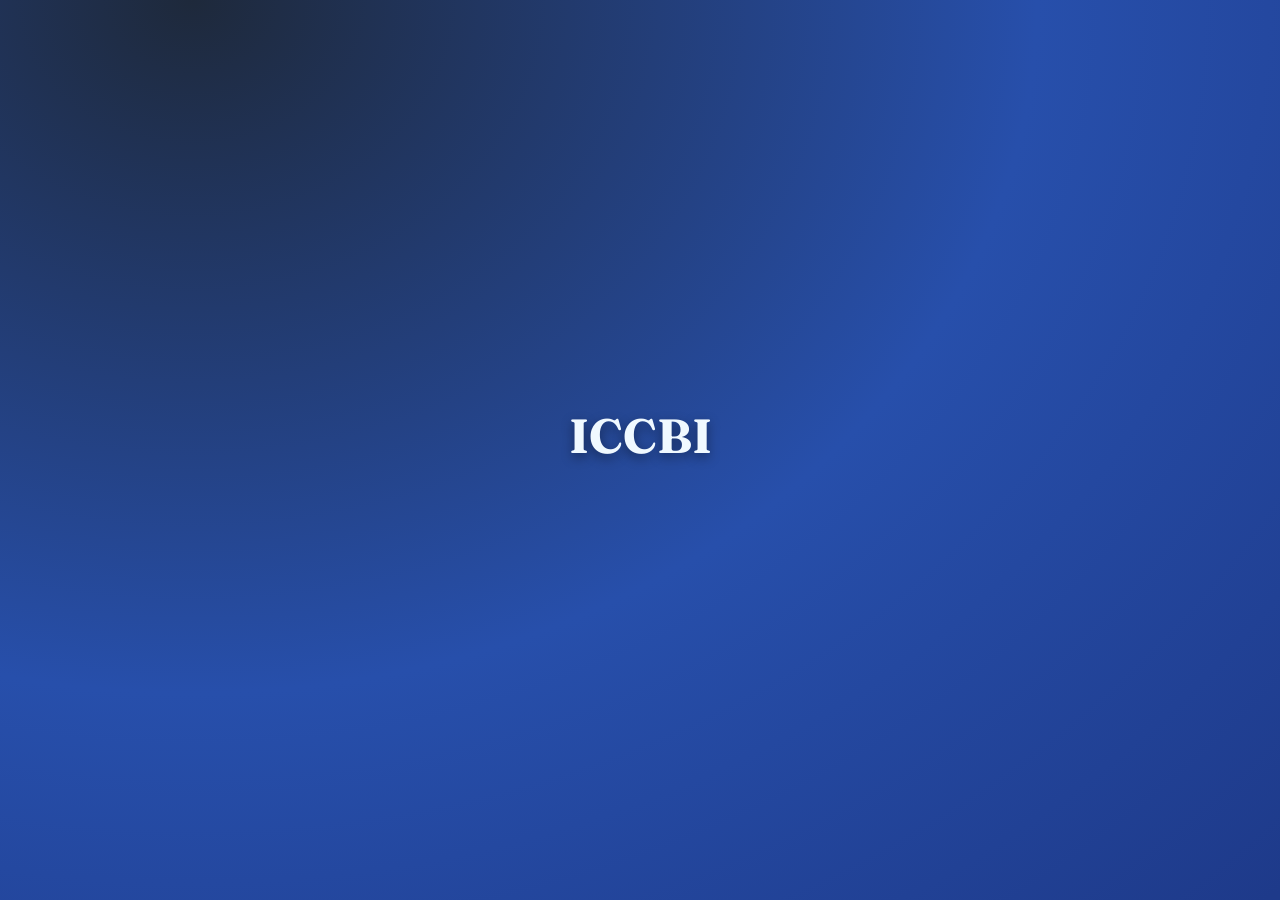
==== commit 04d1fa9a: "Add files via upload" ====
--- a/index.html
+++ b/index.html
@@ -71,15 +71,20 @@
             object-fit: contain;
         }
 
-        /* Text Sections */
+        /* Text Sections - FIXED TO PERFECTLY CENTER OVERLAP */
         .message {
-            position: relative;
+            position: absolute; /* Overlaps perfectly */
+            top: 50%;
+            left: 50%;
+            transform: translate(-50%, -50%);
             z-index: 1;
+            width: 100%;
+            max-width: 820px;
+            padding: 0 24px;
             opacity: 0;
             pointer-events: none;
             transition: opacity 0.8s ease;
-            max-width: 820px;
-            padding: 0 24px;
+            text-align: center;
         }
 
         .message.show {
